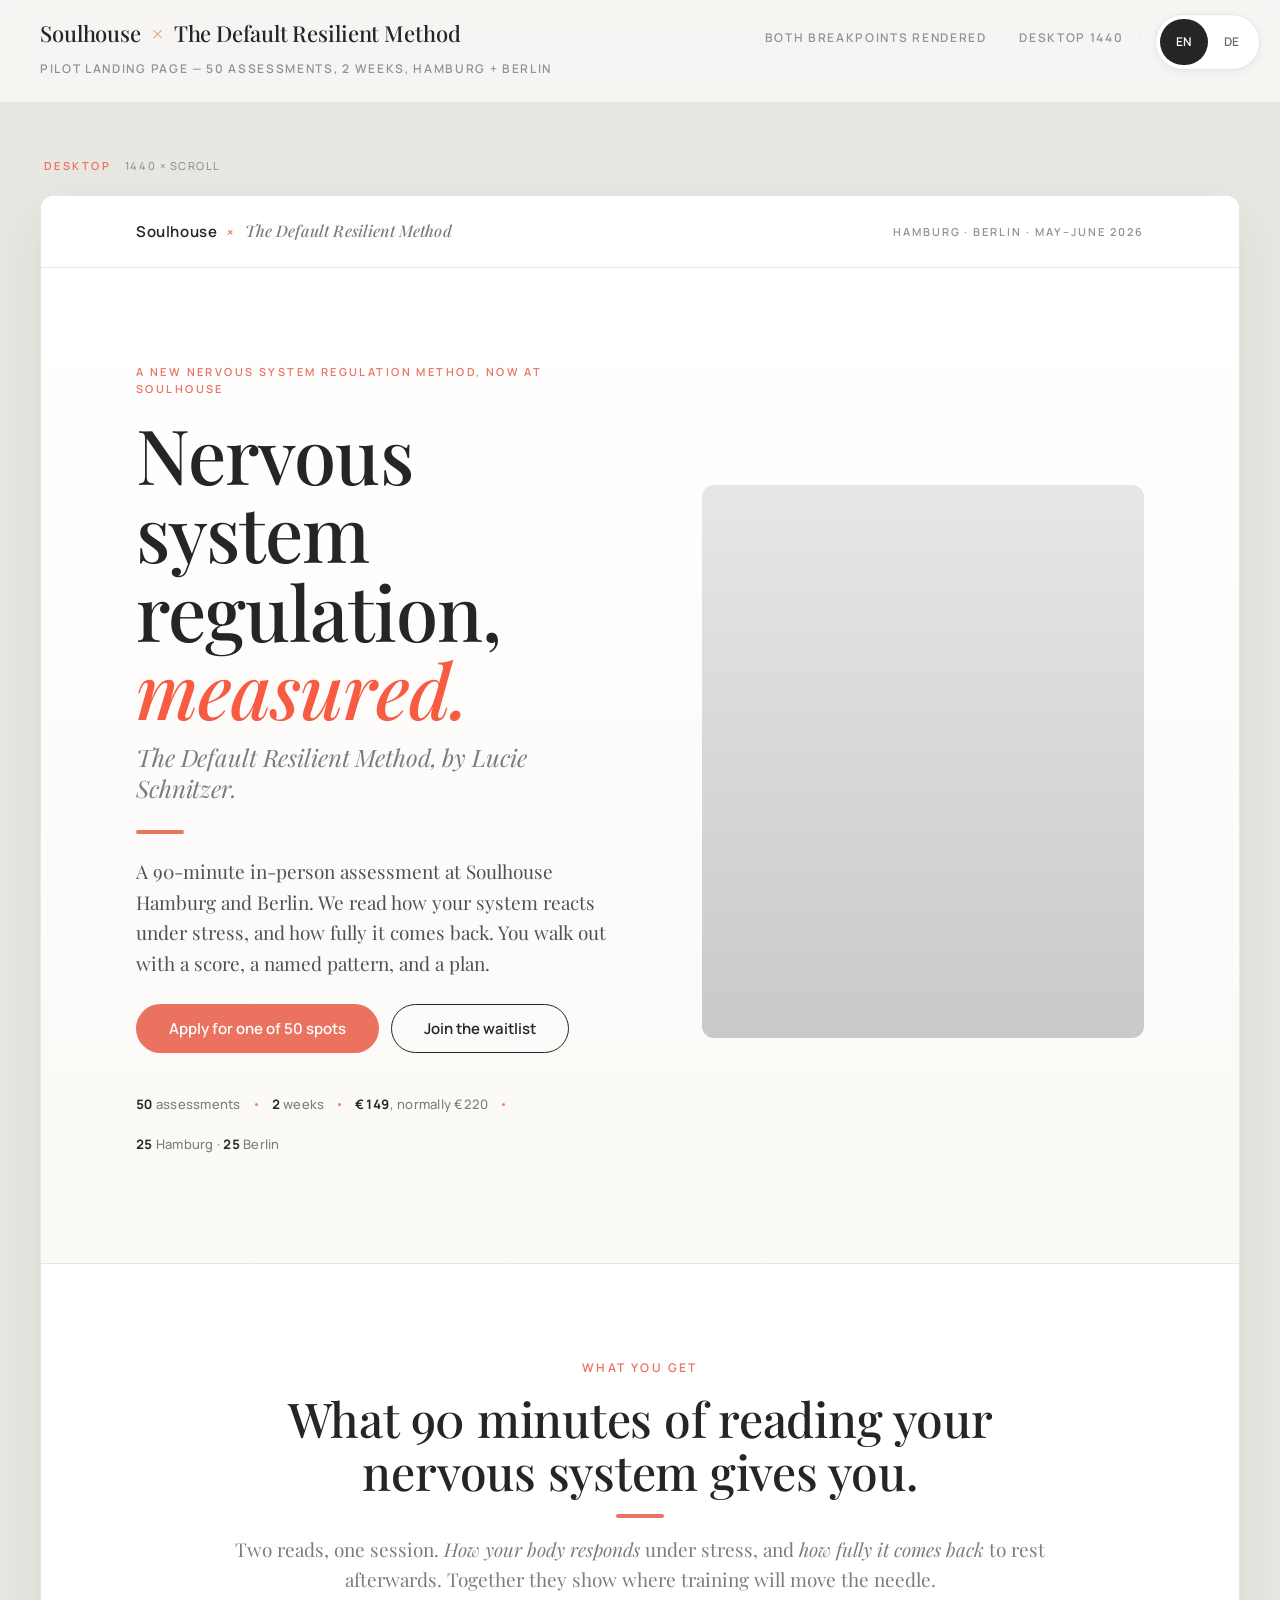
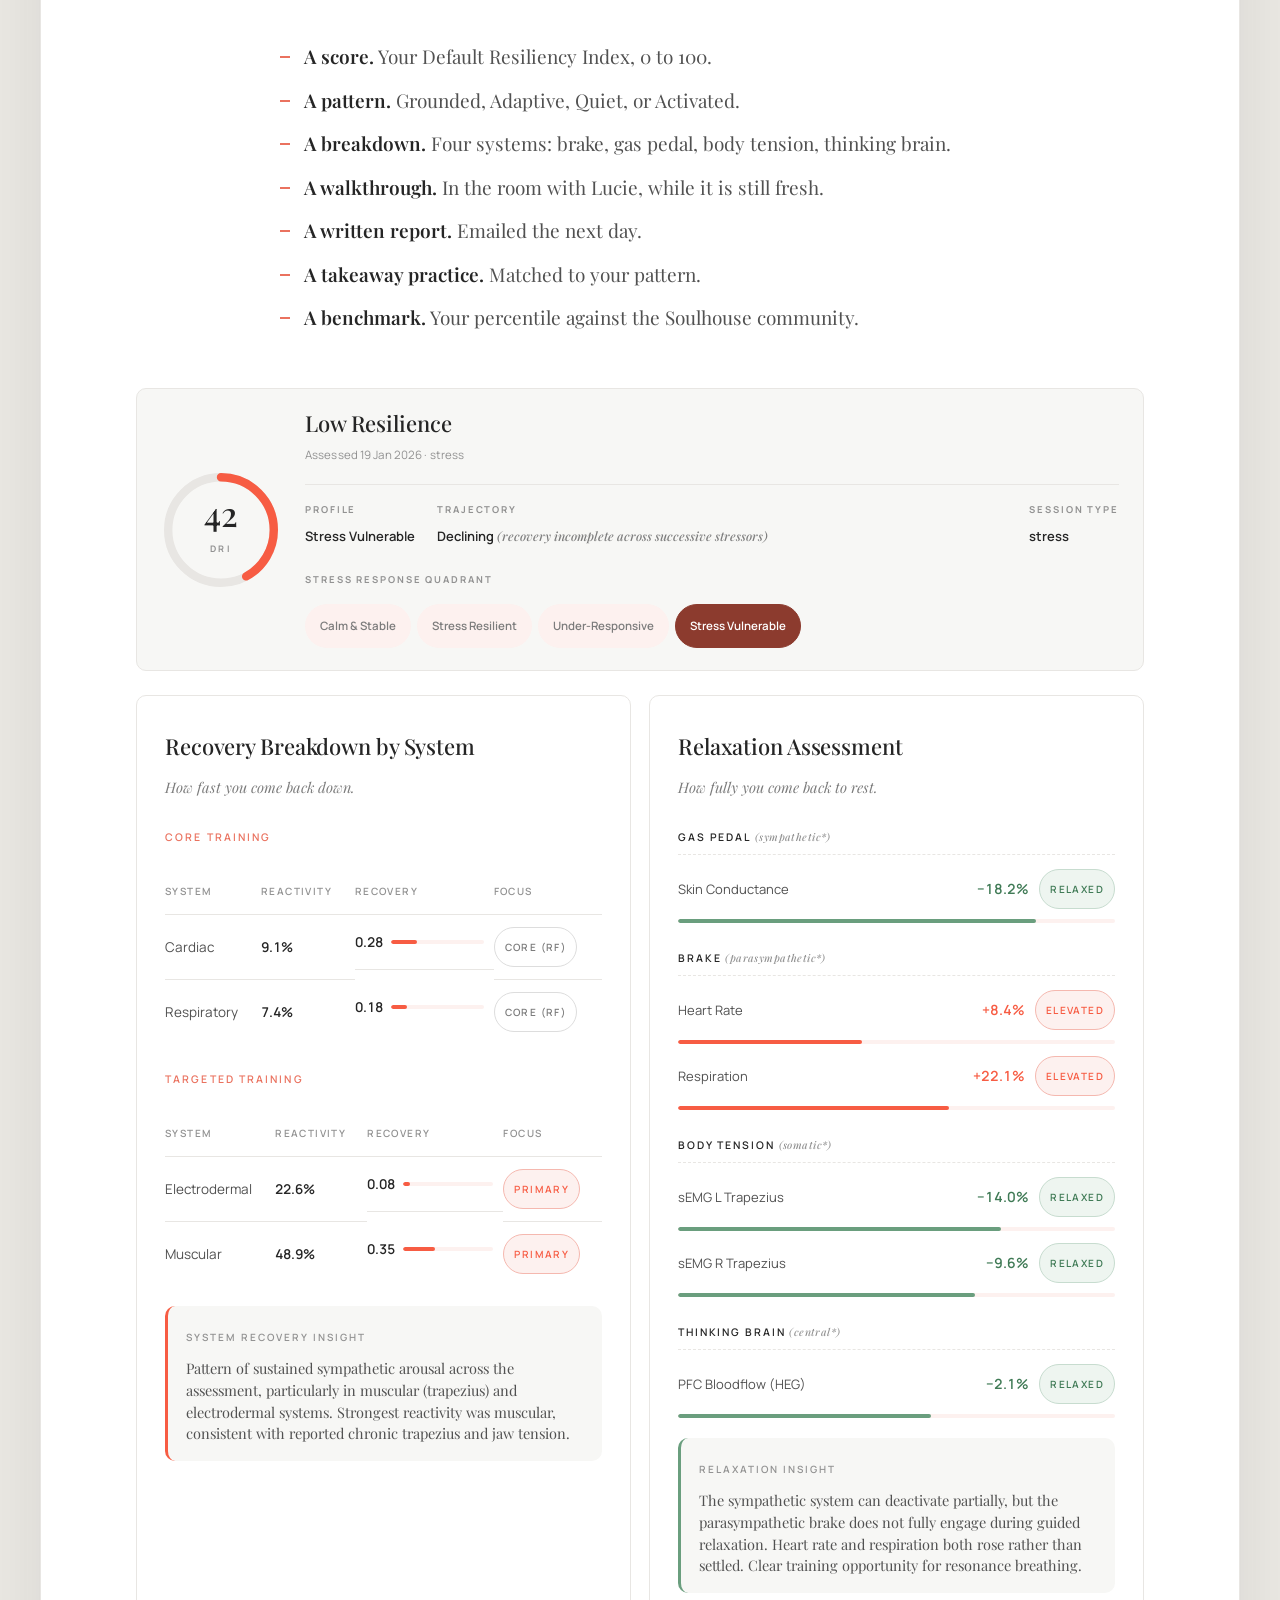
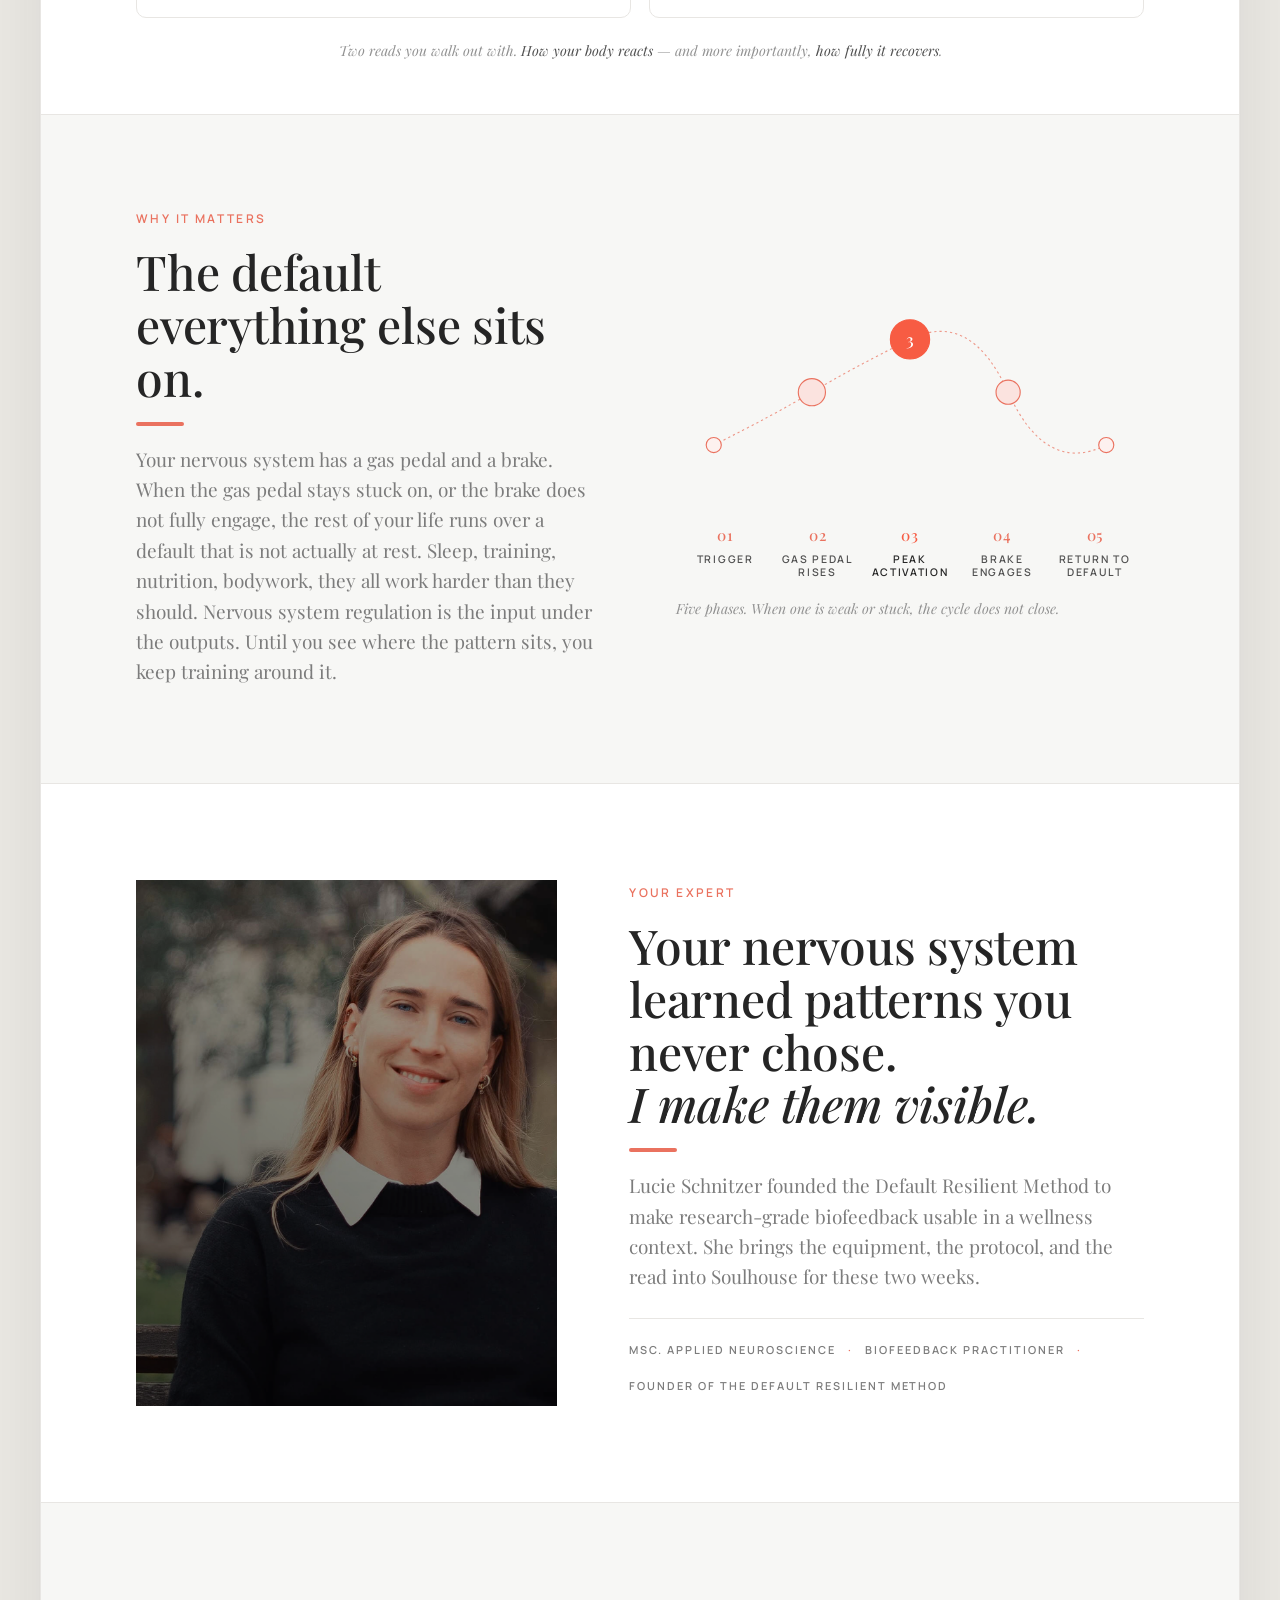
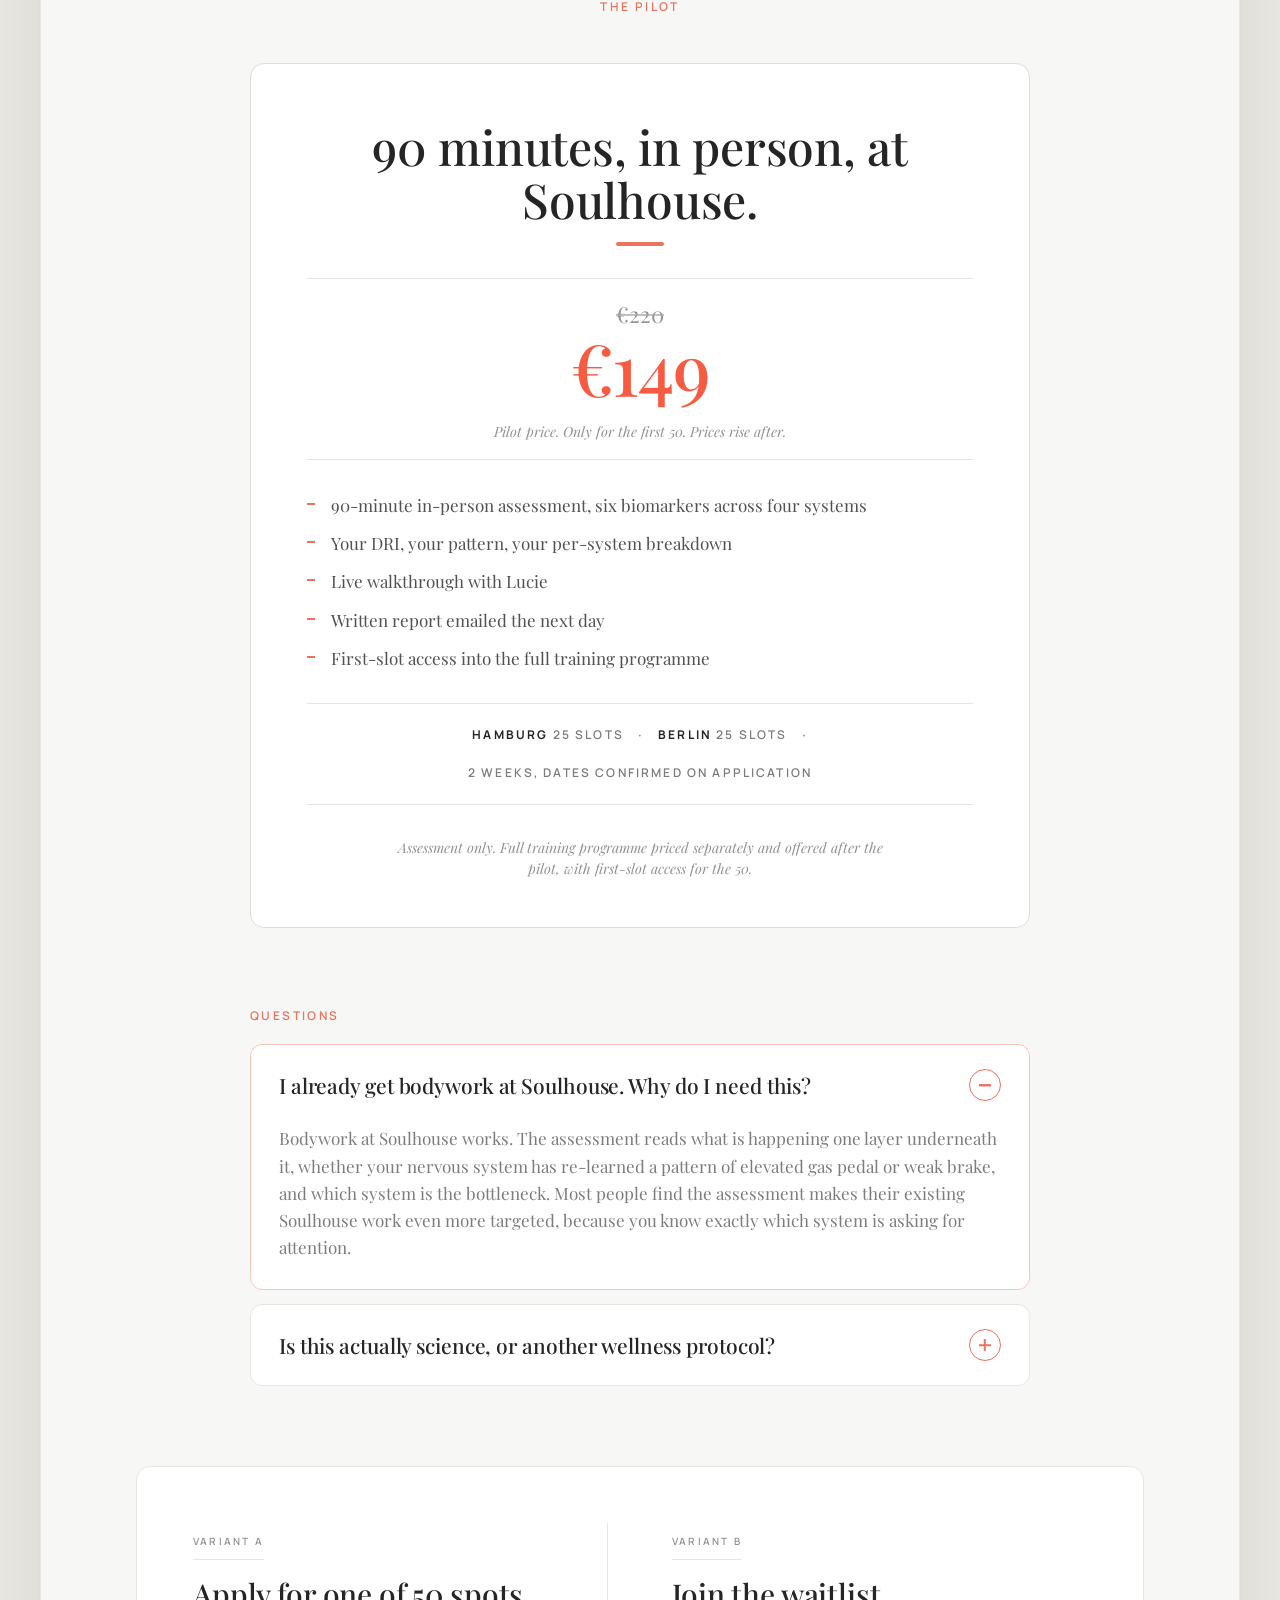
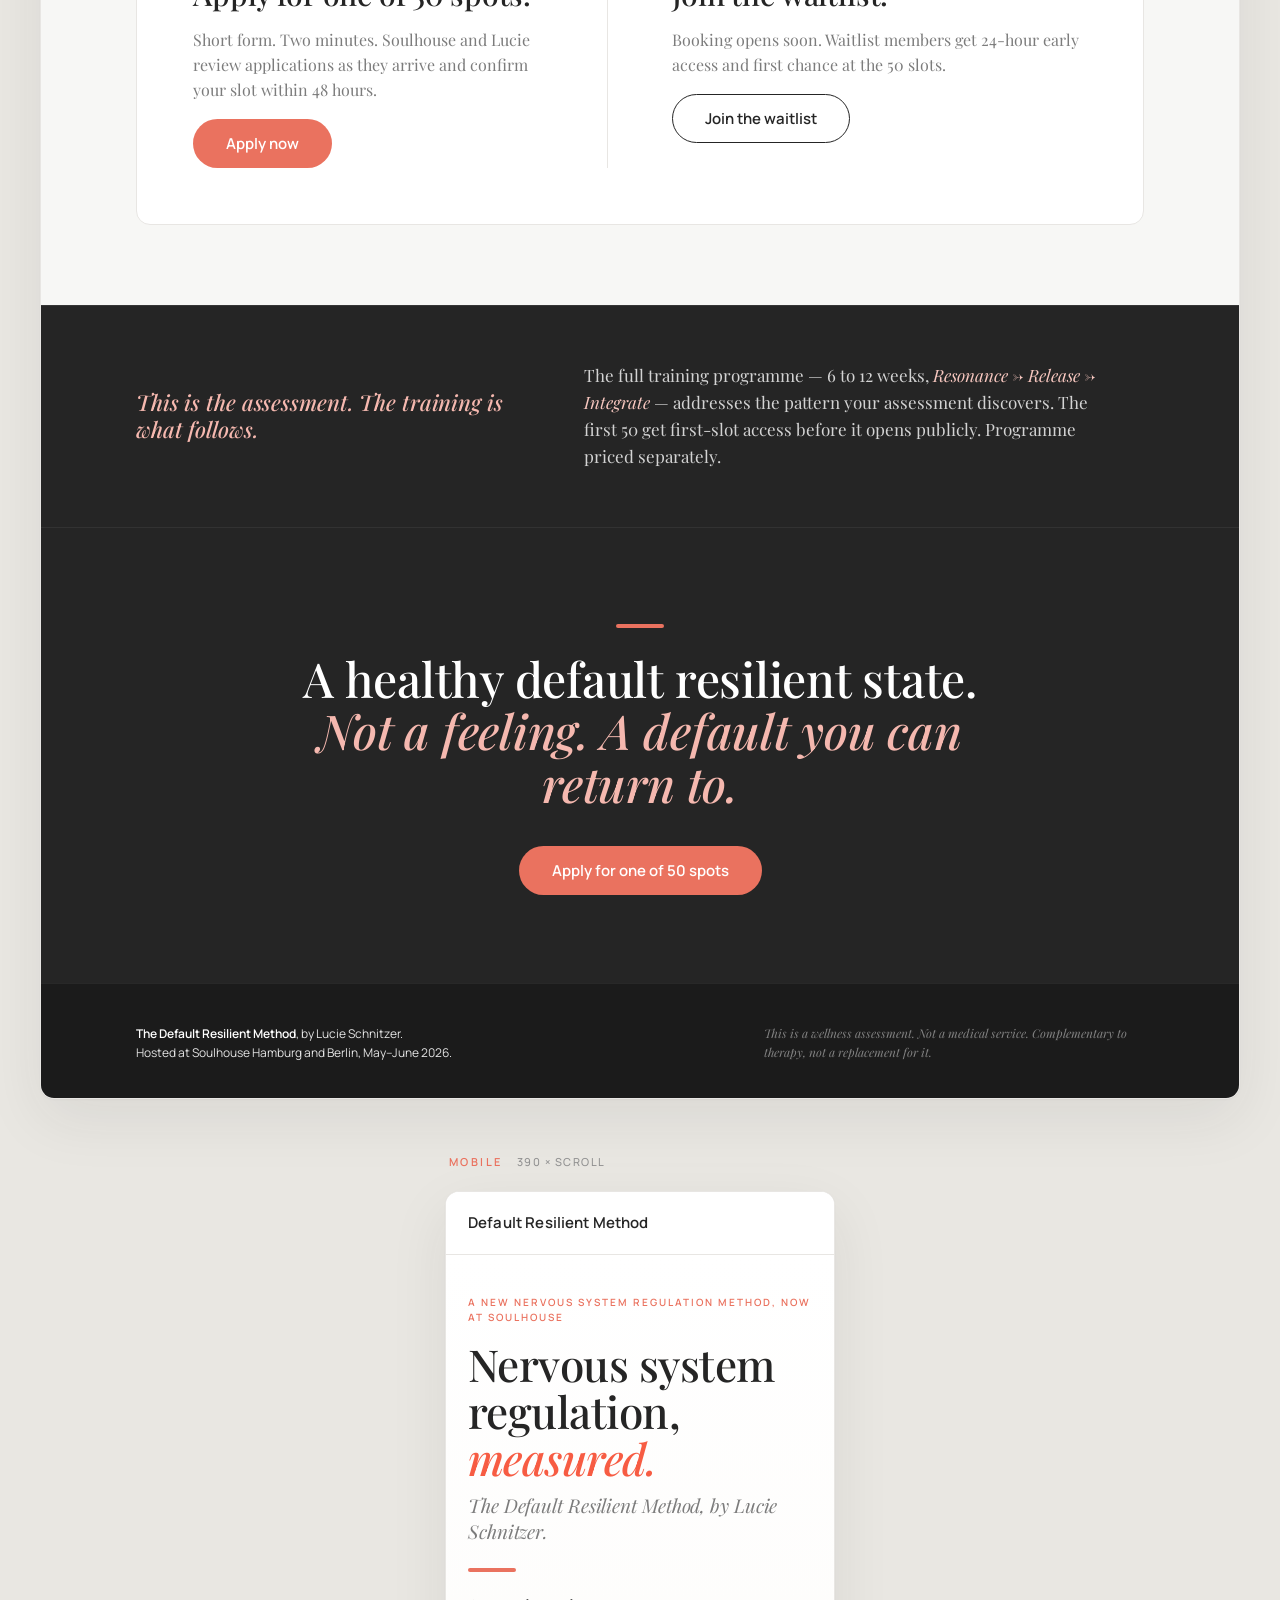
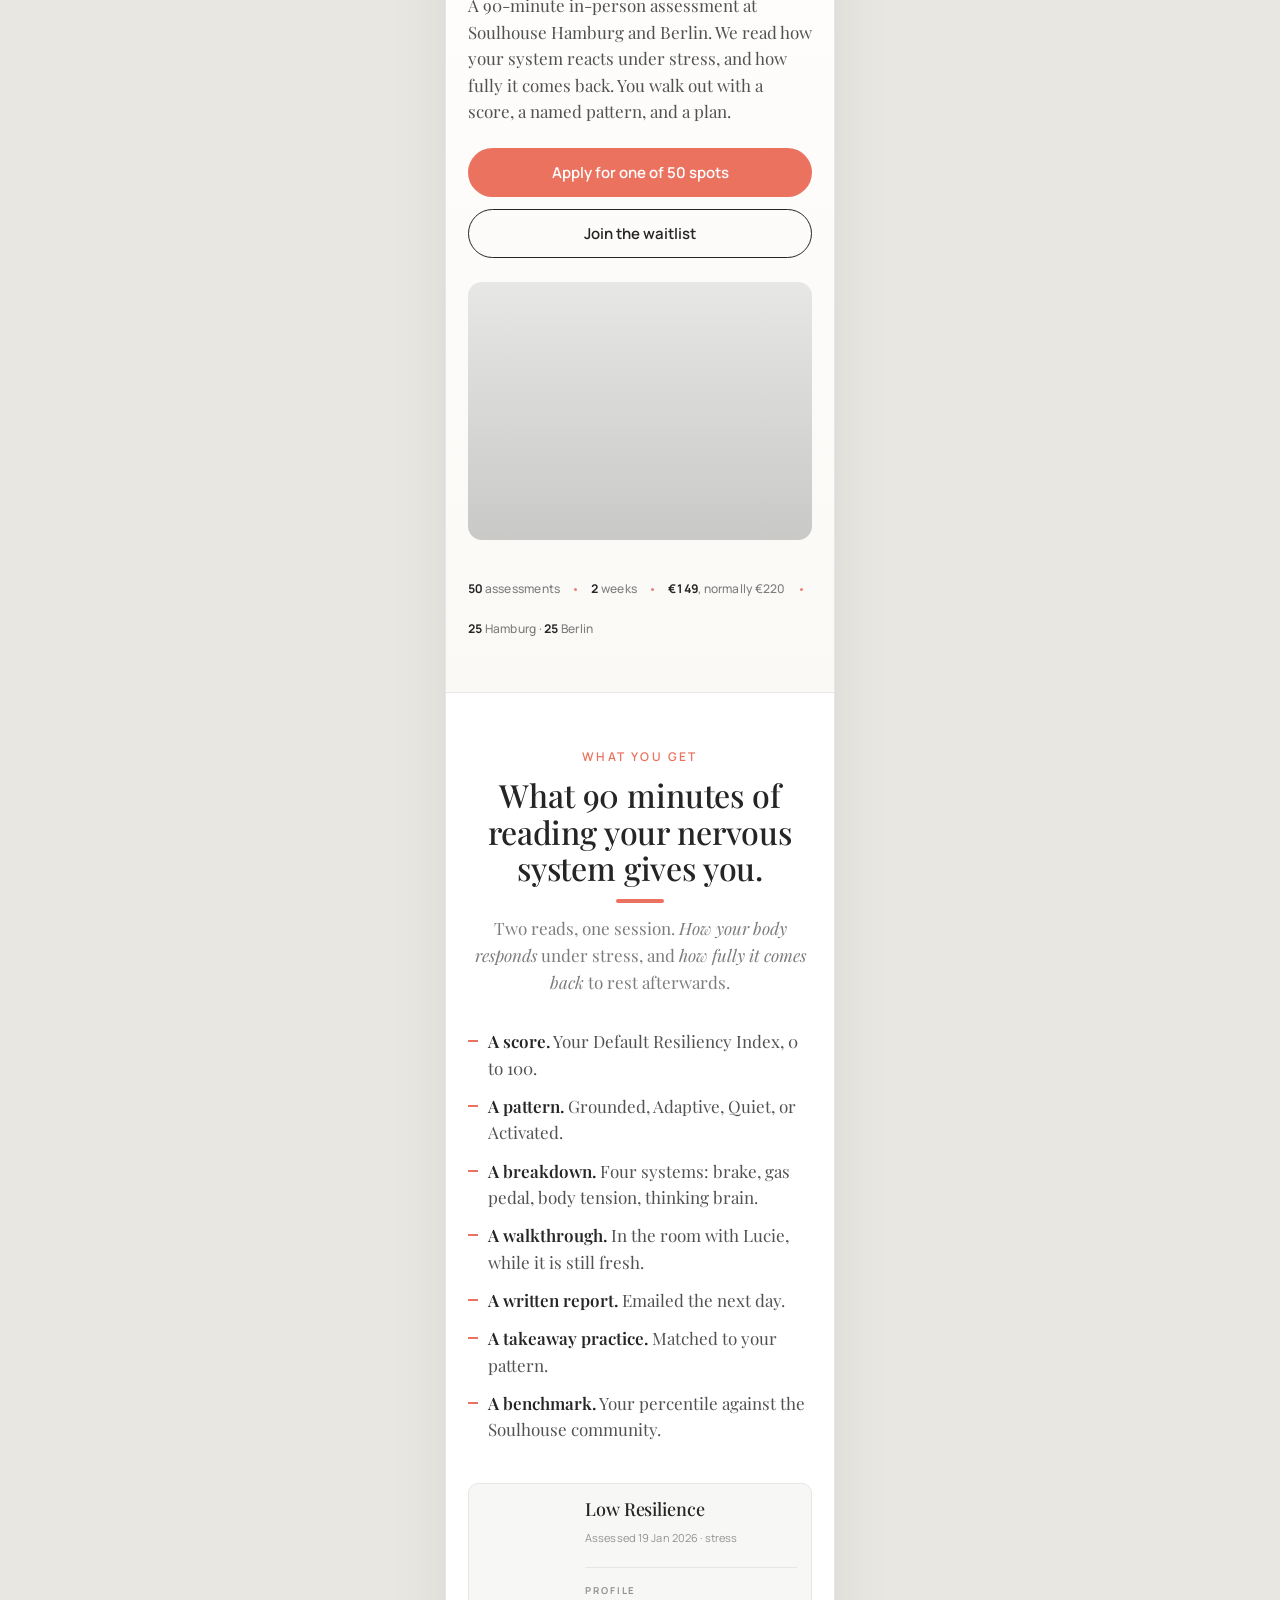
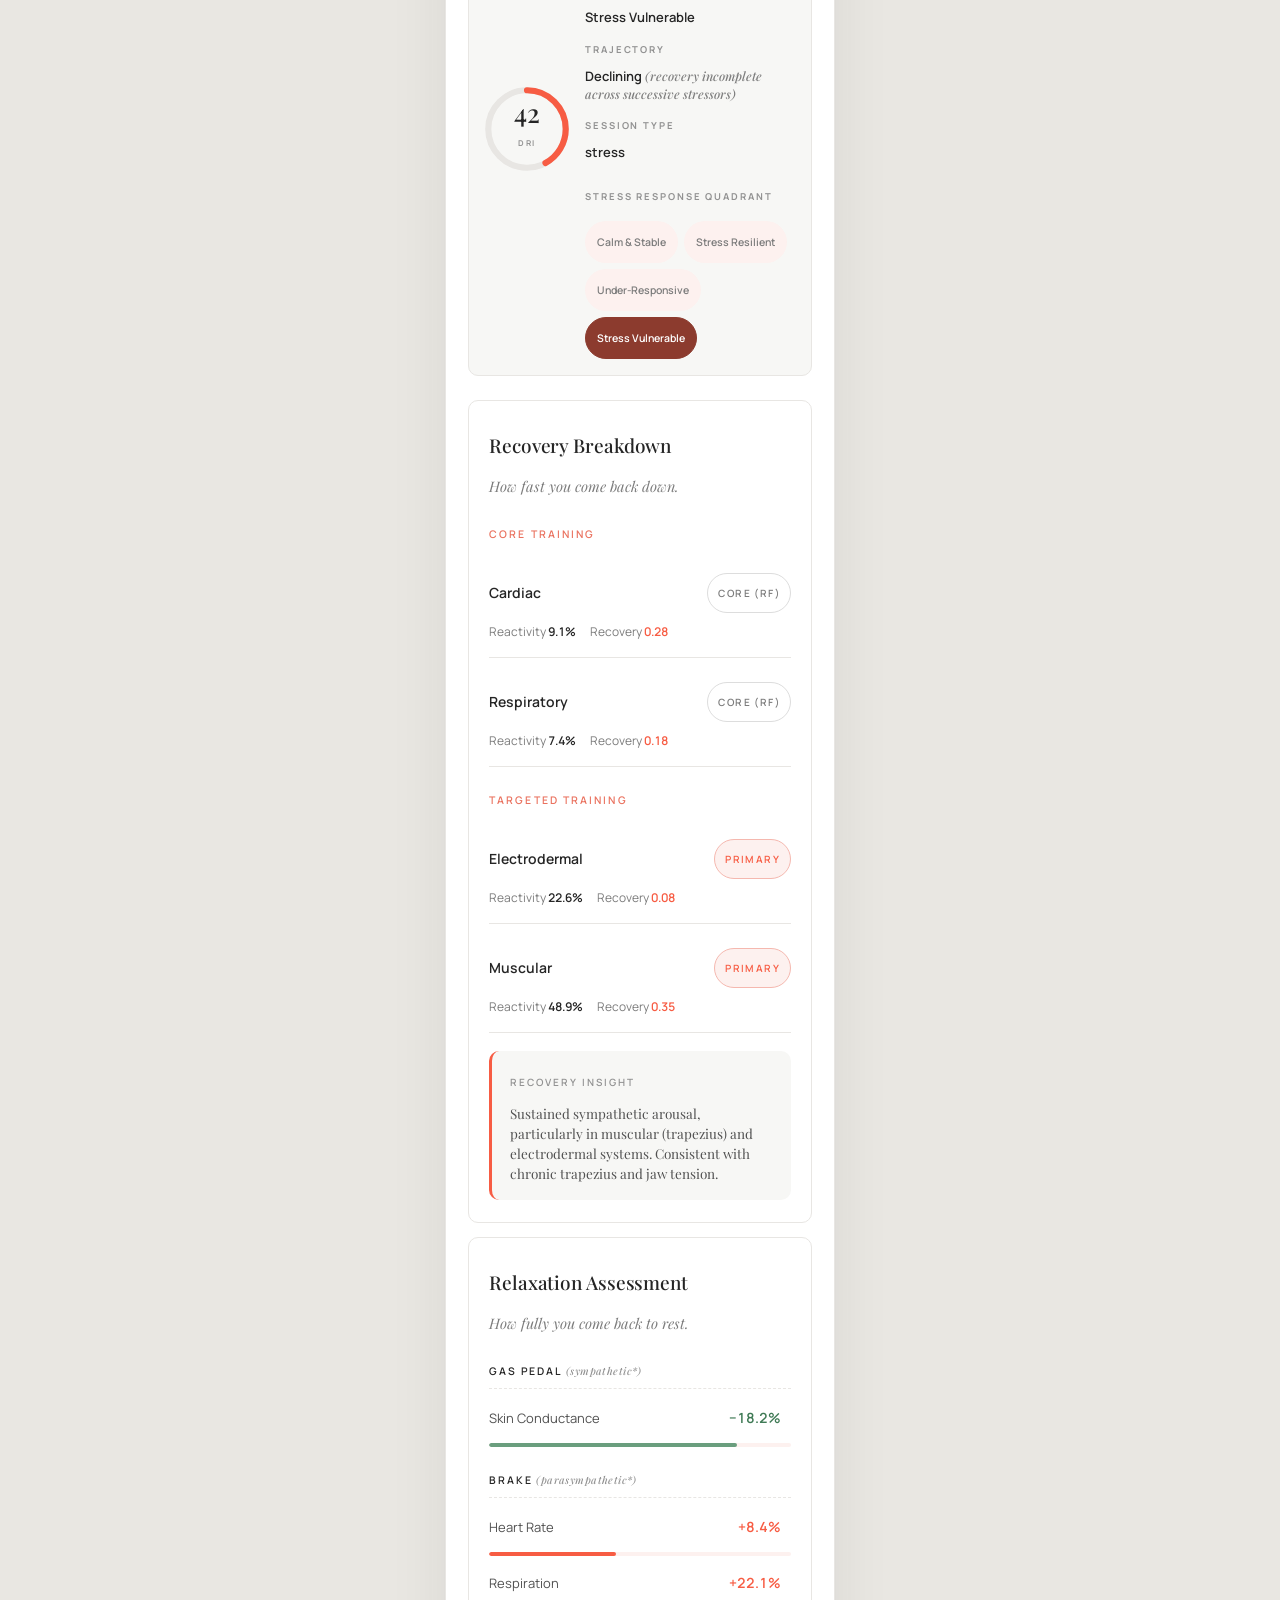
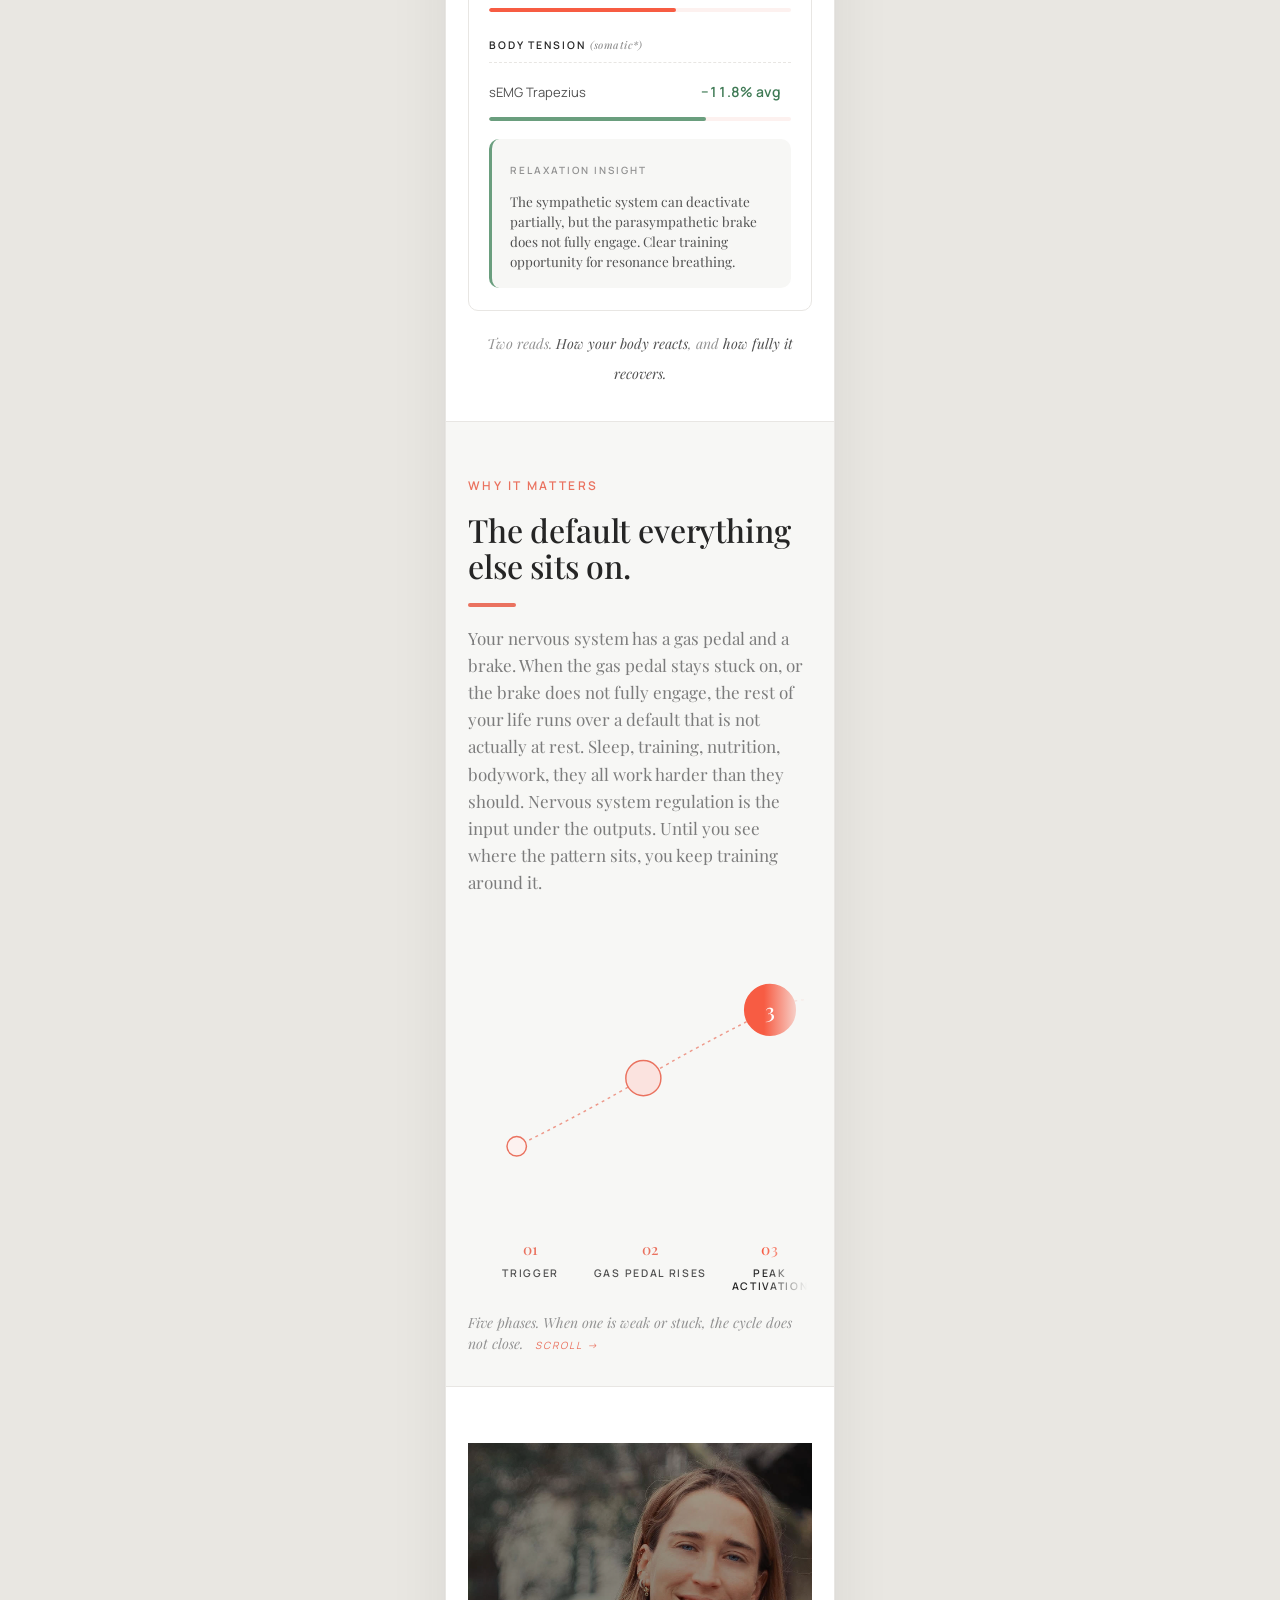
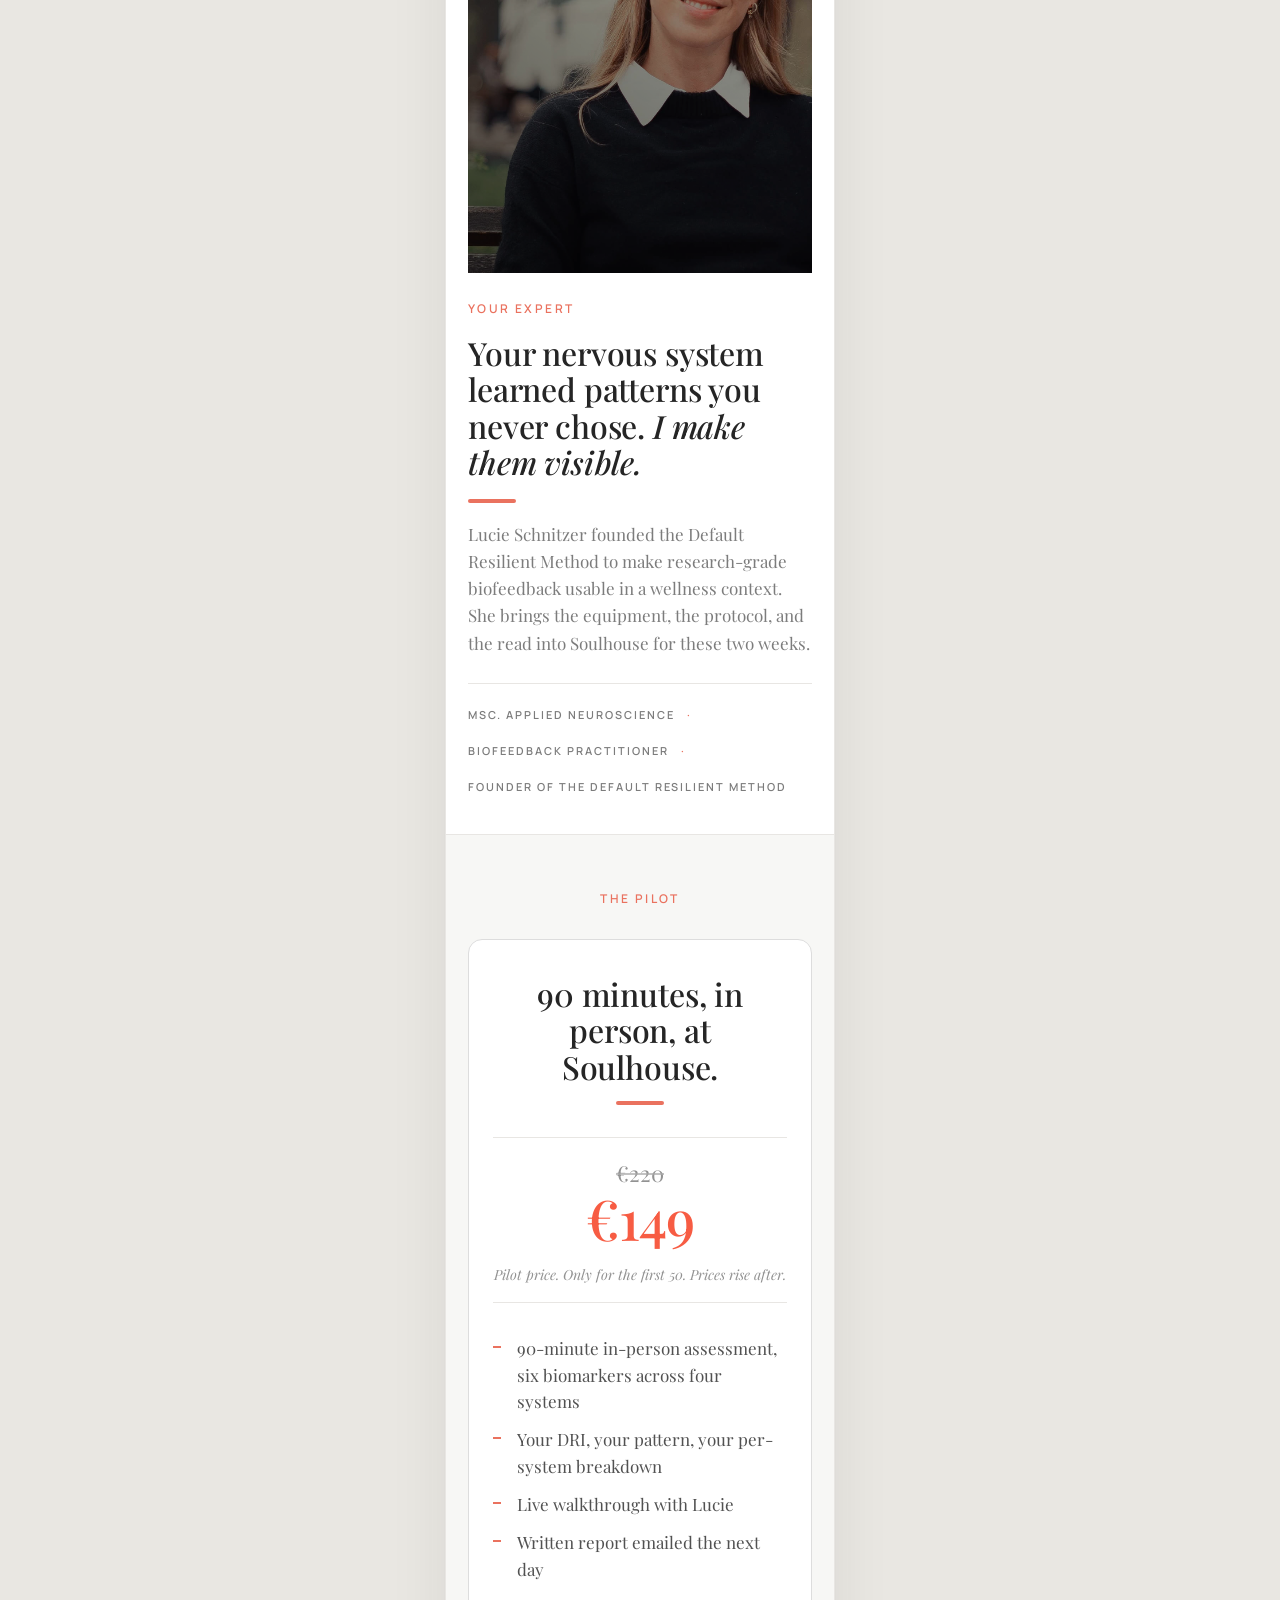
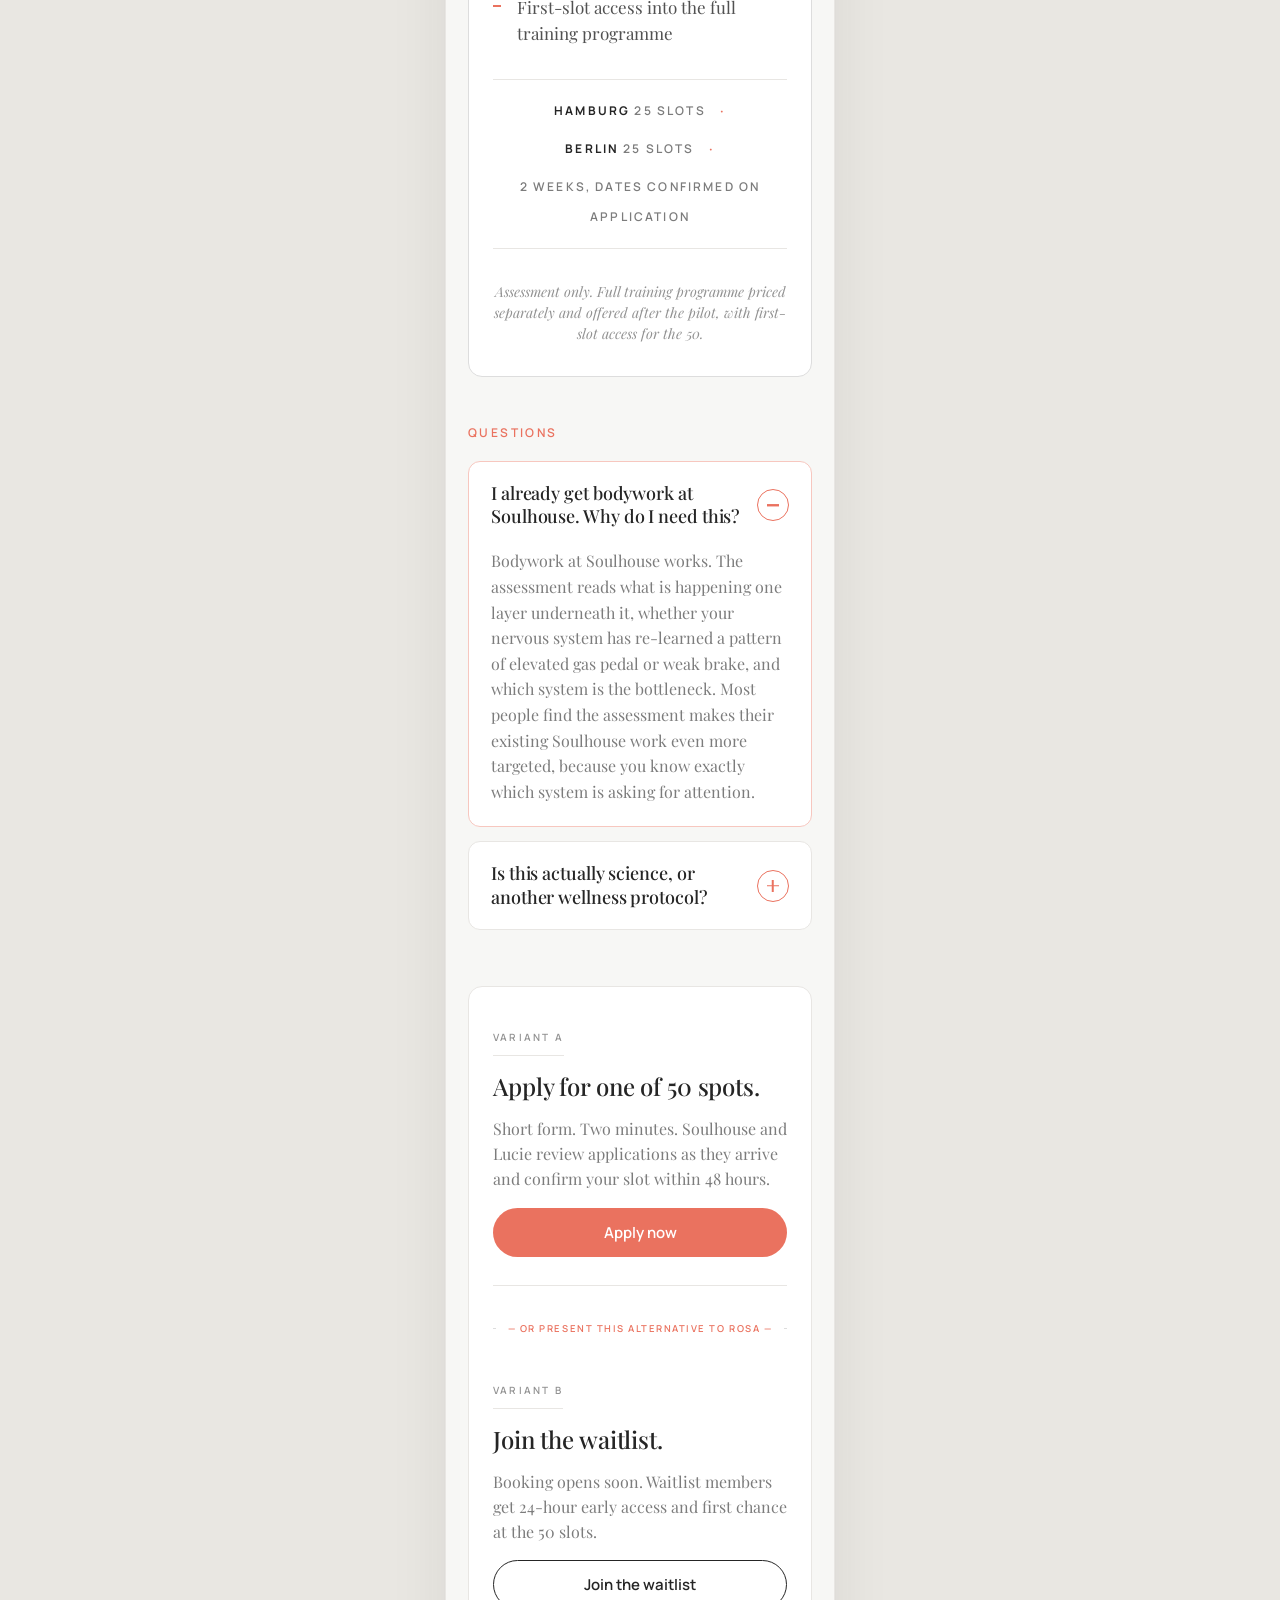
==== index.html @ 7f006f0c "Initial commit: Soulhouse pilot landing page (EN + DE) Static site exported from Claude Design. EN a" ====
<!DOCTYPE html>
<html lang="en">
<head>
<meta charset="UTF-8" />
<meta name="viewport" content="width=device-width, initial-scale=1.0" />
<title>Soulhouse × Default Resilient Method — Pilot</title>
<link rel="stylesheet" href="assets/colors_and_type.css" />
<link rel="stylesheet" href="assets/_base.css" />
<link rel="stylesheet" href="sh.css" />
<link rel="stylesheet" href="sh-additions.css" />
</head>
<body class="reviewer">
<div style="position:fixed;top:14px;right:20px;z-index:100;background:#fff;border:1px solid #E8E6E3;border-radius:53px;padding:4px;display:inline-flex;font-family:'Manrope',sans-serif;font-size:12px;font-weight:600;letter-spacing:0.02em;box-shadow:0 2px 8px rgba(0,0,0,0.06)">
<a href="./" style="padding:8px 16px;border-radius:53px;background:#252525;color:#fff;text-decoration:none">EN</a>
<a href="./de.html" style="padding:8px 16px;border-radius:53px;color:#6B6B6B;text-decoration:none">DE</a>
</div>

<!-- Reviewer chrome — just a scaffold so Rosa can see both views at once. Not part of the page. -->
  <header class="rv-top">
    <div class="rv-top-inner">
      <div class="rv-title">
        <div class="rv-mark">Soulhouse<span> × </span>The Default Resilient Method</div>
        <div class="rv-sub">Pilot landing page — 50 assessments, 2 weeks, Hamburg + Berlin</div>
      </div>
      <div class="rv-legend">
        <span>Both breakpoints rendered</span>
        <span class="rv-dot">·</span>
        <span>Desktop 1440</span>
        <span class="rv-dot">·</span>
        <span>Mobile 390</span>
      </div>
    </div>
  </header>

  <!-- "What you get" tweak strip — three visual versions -->
  <div class="rv-tweakbar" style="display:none">
    <div class="rv-tweakbar-inner">
      <span class="rv-tweakbar-label">What you get — visual</span>
      <div class="rv-tweakbar-opts" role="tablist" aria-label="What you get versions">
        <button class="rv-tab is-active" data-whatyouget="v1">V1 · Two cards: Recovery + Relaxation</button>
        <button class="rv-tab" data-whatyouget="v2">V2 · Quadrant map</button>
        <button class="rv-tab" data-whatyouget="v3">V3 · Recovery trajectory table</button>
      </div>
    </div>
  </div>

  <div class="rv-stage">

    <!-- ================= DESKTOP FRAME ================= -->
    <section class="rv-frame rv-frame--desktop">
      <div class="rv-frame-label">
        <span class="rv-frame-label-kind">Desktop</span>
        <span class="rv-frame-label-size">1440 × scroll</span>
      </div>
      <div class="rv-frame-body rv-frame-body--desktop">
        <div class="sh sh--desktop">

          <div class="sh-topbar">
            <div class="sh-topbar-inner">
              <div class="sh-cobrand">
                <span class="sh-cobrand-soul">Soulhouse</span>
                <span class="sh-cobrand-x">×</span>
                <span class="sh-cobrand-drm">The Default Resilient Method</span>
              </div>
              <div class="sh-topbar-meta">Hamburg · Berlin · May–June 2026</div>
            </div>
          </div>

          <!-- ==================== HERO ==================== -->
          <section class="sh-hero">
            <div class="sh-hero-inner">
              <div class="sh-hero-copy">
                <div class="sh-anchor">A new nervous system regulation method, now at Soulhouse</div>
                <h1 class="sh-h1">Nervous system regulation,<br/><em>measured.</em></h1>
                <div class="sh-brandline">The Default Resilient Method, by Lucie Schnitzer.</div>
                <span class="dr-rule sh-rule"></span>
                <p class="sh-sub">A 90-minute in-person assessment at Soulhouse Hamburg and Berlin. We read how your system reacts under stress, and how fully it comes back. You walk out with a score, a named pattern, and a plan.</p>
                <div class="sh-cta-row">
                  <button class="dr-btn dr-btn-primary">Apply for one of 50 spots</button>
                  <button class="dr-btn dr-btn-secondary">Join the waitlist</button>
                </div>
                <div class="sh-framing-strip">
                  <span class="sh-framing-item"><b>50</b> assessments</span>
                  <span class="sh-framing-sep"></span>
                  <span class="sh-framing-item"><b>2</b> weeks</span>
                  <span class="sh-framing-sep"></span>
                  <span class="sh-framing-item"><b>€149</b>, normally €220</span>
                  <span class="sh-framing-sep"></span>
                  <span class="sh-framing-item"><b>25</b> Hamburg · <b>25</b> Berlin</span>
                </div>
              </div>
              <figure class="sh-hero-image">
                <video class="sh-hero-video" src="assets/hero-video.mp4" autoplay muted loop playsinline preload="auto"></video>
                <div class="sh-hero-video-tint"></div>
              </figure>
            </div>
          </section>

          <!-- ================ WHAT YOU GET ================ -->
          <section class="sh-walkout">
            <div class="sh-container">
              <div class="sh-sec-head sh-sec-head--center">
                <span class="dr-section-label">What you get</span>
                <h2 class="sh-h2">What 90 minutes of reading your nervous system gives you.</h2>
                <span class="dr-rule"></span>
                <p class="sh-body sh-walkout-lede">
                  Two reads, one session. <em>How your body responds</em> under stress, and <em>how fully it comes back</em> to rest afterwards. Together they show where training will move the needle.
                </p>
              </div>

              <ul class="sh-deliverables">
                <li><b>A score.</b> Your Default Resiliency Index, 0 to 100.</li>
                <li><b>A pattern.</b> Grounded, Adaptive, Quiet, or Activated.</li>
                <li><b>A breakdown.</b> Four systems: brake, gas pedal, body tension, thinking brain.</li>
                <li><b>A walkthrough.</b> In the room with Lucie, while it is still fresh.</li>
                <li><b>A written report.</b> Emailed the next day.</li>
                <li><b>A takeaway practice.</b> Matched to your pattern.</li>
                <li><b>A benchmark.</b> Your percentile against the Soulhouse community.</li>
              </ul>

              <!-- =========== VERSION 1 — RECOVERY + RELAXATION CARDS =========== -->
              <div class="sh-whatyouget sh-whatyouget--v1 is-active">
                <!-- DRI summary strip — lifted from PatternSense dashboard -->
                <div class="sh-dristrip">
                  <div class="sh-dristrip-ring" aria-hidden="true">
                    <svg viewBox="0 0 100 100" class="sh-dristrip-svg">
                      <circle cx="50" cy="50" r="44" fill="none" stroke="var(--border)" stroke-width="7"/>
                      <circle cx="50" cy="50" r="44" fill="none" stroke="var(--accent-strong)" stroke-width="7" stroke-linecap="round" stroke-dasharray="276.46" stroke-dashoffset="160.35" transform="rotate(-90 50 50)"/>
                    </svg>
                    <div class="sh-dristrip-ring-text">
                      <span class="sh-dristrip-ring-num">42</span>
                      <span class="sh-dristrip-ring-lbl">DRI</span>
                    </div>
                  </div>
                  <div class="sh-dristrip-body">
                    <div class="sh-dristrip-title">Low Resilience</div>
                    <div class="sh-dristrip-meta">Assessed 19 Jan 2026 · stress</div>
                    <div class="sh-dristrip-grid">
                      <div class="sh-dristrip-cell">
                        <div class="sh-dristrip-cell-lbl">Profile</div>
                        <div class="sh-dristrip-cell-val">Stress Vulnerable</div>
                      </div>
                      <div class="sh-dristrip-cell">
                        <div class="sh-dristrip-cell-lbl">Trajectory</div>
                        <div class="sh-dristrip-cell-val">Declining <span class="muted">(recovery incomplete across successive stressors)</span></div>
                      </div>
                      <div class="sh-dristrip-cell">
                        <div class="sh-dristrip-cell-lbl">Session type</div>
                        <div class="sh-dristrip-cell-val">stress</div>
                      </div>
                    </div>
                    <div class="sh-dristrip-quadrow">
                      <div class="sh-dristrip-cell-lbl">Stress response quadrant</div>
                      <div class="sh-dristrip-chips">
                        <span class="sh-dristrip-chip">Calm &amp; Stable</span>
                        <span class="sh-dristrip-chip">Stress Resilient</span>
                        <span class="sh-dristrip-chip">Under-Responsive</span>
                        <span class="sh-dristrip-chip is-active">Stress Vulnerable</span>
                      </div>
                    </div>
                  </div>
                </div>

                <div class="sh-wyg-grid">

                  <!-- Recovery Breakdown -->
                  <div class="sh-wyg-card">
                    <div class="sh-wyg-card-head">
                      <h3 class="sh-wyg-title">Recovery Breakdown by System</h3>
                      <span class="sh-wyg-kicker">How fast you come back down.</span>
                    </div>

                    <div class="sh-wyg-subhead">Core training</div>
                    <table class="sh-wyg-table">
                      <thead><tr><th>System</th><th>Reactivity</th><th>Recovery</th><th>Focus</th></tr></thead>
                      <tbody>
                        <tr>
                          <td>Cardiac</td>
                          <td class="num">9.1%</td>
                          <td class="num recov"><span>0.28</span><span class="bar"><span class="bar-fill" style="width:28%"></span></span></td>
                          <td><span class="sh-tag sh-tag--neutral">Core (RF)</span></td>
                        </tr>
                        <tr>
                          <td>Respiratory</td>
                          <td class="num">7.4%</td>
                          <td class="num recov"><span>0.18</span><span class="bar"><span class="bar-fill" style="width:18%"></span></span></td>
                          <td><span class="sh-tag sh-tag--neutral">Core (RF)</span></td>
                        </tr>
                      </tbody>
                    </table>

                    <div class="sh-wyg-subhead">Targeted training</div>
                    <table class="sh-wyg-table">
                      <thead><tr><th>System</th><th>Reactivity</th><th>Recovery</th><th>Focus</th></tr></thead>
                      <tbody>
                        <tr>
                          <td>Electrodermal</td>
                          <td class="num">22.6%</td>
                          <td class="num recov"><span>0.08</span><span class="bar"><span class="bar-fill" style="width:8%"></span></span></td>
                          <td><span class="sh-tag sh-tag--primary">Primary</span></td>
                        </tr>
                        <tr>
                          <td>Muscular</td>
                          <td class="num">48.9%</td>
                          <td class="num recov"><span>0.35</span><span class="bar"><span class="bar-fill" style="width:35%"></span></span></td>
                          <td><span class="sh-tag sh-tag--primary">Primary</span></td>
                        </tr>
                      </tbody>
                    </table>

                    <div class="sh-insight sh-insight--warn">
                      <span class="sh-insight-label">System recovery insight</span>
                      <p>Pattern of sustained sympathetic arousal across the assessment, particularly in muscular (trapezius) and electrodermal systems. Strongest reactivity was muscular, consistent with reported chronic trapezius and jaw tension.</p>
                    </div>
                  </div>

                  <!-- Relaxation Assessment -->
                  <div class="sh-wyg-card">
                    <div class="sh-wyg-card-head">
                      <h3 class="sh-wyg-title">Relaxation Assessment</h3>
                      <span class="sh-wyg-kicker">How fully you come back to rest.</span>
                    </div>

                    <div class="sh-relax-group">
                      <div class="sh-relax-label">Gas pedal <span class="muted">(sympathetic*)</span></div>
                      <div class="sh-relax-row">
                        <div class="sh-relax-metric">Skin Conductance</div>
                        <div class="sh-relax-val sh-relax-val--good">−18.2%</div>
                        <span class="sh-tag sh-tag--good">Relaxed</span>
                      </div>
                      <div class="sh-relax-bar"><span class="sh-relax-bar-fill good" style="width:82%"></span></div>
                    </div>

                    <div class="sh-relax-group">
                      <div class="sh-relax-label">Brake <span class="muted">(parasympathetic*)</span></div>
                      <div class="sh-relax-row">
                        <div class="sh-relax-metric">Heart Rate</div>
                        <div class="sh-relax-val sh-relax-val--warn">+8.4%</div>
                        <span class="sh-tag sh-tag--warn">Elevated</span>
                      </div>
                      <div class="sh-relax-bar"><span class="sh-relax-bar-fill warn" style="width:42%"></span></div>

                      <div class="sh-relax-row">
                        <div class="sh-relax-metric">Respiration</div>
                        <div class="sh-relax-val sh-relax-val--warn">+22.1%</div>
                        <span class="sh-tag sh-tag--warn">Elevated</span>
                      </div>
                      <div class="sh-relax-bar"><span class="sh-relax-bar-fill warn" style="width:62%"></span></div>
                    </div>

                    <div class="sh-relax-group">
                      <div class="sh-relax-label">Body tension <span class="muted">(somatic*)</span></div>
                      <div class="sh-relax-row">
                        <div class="sh-relax-metric">sEMG L Trapezius</div>
                        <div class="sh-relax-val sh-relax-val--good">−14.0%</div>
                        <span class="sh-tag sh-tag--good">Relaxed</span>
                      </div>
                      <div class="sh-relax-bar"><span class="sh-relax-bar-fill good" style="width:74%"></span></div>

                      <div class="sh-relax-row">
                        <div class="sh-relax-metric">sEMG R Trapezius</div>
                        <div class="sh-relax-val sh-relax-val--good">−9.6%</div>
                        <span class="sh-tag sh-tag--good">Relaxed</span>
                      </div>
                      <div class="sh-relax-bar"><span class="sh-relax-bar-fill good" style="width:68%"></span></div>
                    </div>

                    <div class="sh-relax-group">
                      <div class="sh-relax-label">Thinking brain <span class="muted">(central*)</span></div>
                      <div class="sh-relax-row">
                        <div class="sh-relax-metric">PFC Bloodflow (HEG)</div>
                        <div class="sh-relax-val sh-relax-val--good">−2.1%</div>
                        <span class="sh-tag sh-tag--good">Relaxed</span>
                      </div>
                      <div class="sh-relax-bar"><span class="sh-relax-bar-fill good" style="width:58%"></span></div>
                    </div>

                    <div class="sh-insight sh-insight--good">
                      <span class="sh-insight-label">Relaxation insight</span>
                      <p>The sympathetic system can deactivate partially, but the parasympathetic brake does not fully engage during guided relaxation. Heart rate and respiration both rose rather than settled. Clear training opportunity for resonance breathing.</p>
                    </div>
                  </div>
                </div>

                <div class="sh-wyg-caption">
                  Two reads you walk out with. <em>How your body reacts</em> — and more importantly, <em>how fully it recovers</em>.
                </div>
              </div>

              <!-- =========== VERSION 2 — QUADRANT MAP =========== -->
              <div class="sh-whatyouget sh-whatyouget--v2">
                <div class="sh-quadrant">
                  <div class="sh-quadrant-head">
                    <h3 class="sh-wyg-title">Your Stress-Recovery Quadrant</h3>
                    <p class="sh-wyg-kicker">Two axes. One position. One named pattern. Four maps for training.</p>
                  </div>

                  <div class="sh-quadrant-frame">
                    <!-- Y axis label -->
                    <div class="sh-quad-axis sh-quad-axis--y"><span>Recovery · high</span><span>Recovery · low</span></div>

                    <div class="sh-quad-grid">
                      <div class="sh-quad-cell sh-quad-q1">
                        <span class="sh-quad-name">Grounded</span>
                        <span class="sh-quad-desc">Low reactivity, fast recovery.</span>
                      </div>
                      <div class="sh-quad-cell sh-quad-q2 is-you">
                        <span class="sh-quad-badge">You</span>
                        <span class="sh-quad-name">Adaptive</span>
                        <span class="sh-quad-desc">High reactivity, but the brake engages.</span>
                      </div>
                      <div class="sh-quad-cell sh-quad-q3">
                        <span class="sh-quad-name">Quiet</span>
                        <span class="sh-quad-desc">Low reactivity, slow return.</span>
                      </div>
                      <div class="sh-quad-cell sh-quad-q4">
                        <span class="sh-quad-name">Activated</span>
                        <span class="sh-quad-desc">High reactivity, slow return.</span>
                      </div>
                      <!-- crosshair -->
                      <div class="sh-quad-cross" aria-hidden="true"></div>
                      <!-- your dot position (upper right: Adaptive) -->
                      <div class="sh-quad-dot" aria-hidden="true"></div>
                    </div>

                    <!-- X axis label -->
                    <div class="sh-quad-axis sh-quad-axis--x"><span>Reactivity · low</span><span>Reactivity · high</span></div>
                  </div>

                  <div class="sh-quad-legend">
                    <div class="sh-quad-legend-item">
                      <span class="sh-quad-legend-dot"></span>
                      <div>
                        <b>Your position: Adaptive.</b>
                        <span>Your system responds strongly, and your brake engages when it should. Training focus is tuning response size, not teaching recovery.</span>
                      </div>
                    </div>
                  </div>
                </div>
              </div>

              <!-- =========== VERSION 3 — TRAJECTORY TABLE =========== -->
              <div class="sh-whatyouget sh-whatyouget--v3">
                <div class="sh-wyg-card sh-wyg-card--full">
                  <div class="sh-wyg-card-head">
                    <h3 class="sh-wyg-title">Recovery Trajectory Across the Session</h3>
                    <p class="sh-wyg-kicker">Five stressors. Five recovery curves. The shape tells the story.</p>
                  </div>

                  <table class="sh-wyg-table sh-wyg-table--wide">
                    <thead>
                      <tr>
                        <th style="width:42px">#</th>
                        <th>Stressor</th>
                        <th>Type</th>
                        <th>Reactivity</th>
                        <th>Recovery</th>
                        <th>Trend</th>
                      </tr>
                    </thead>
                    <tbody>
                      <tr>
                        <td class="num">1</td>
                        <td>Stroop Color Word</td>
                        <td>Cognitive</td>
                        <td class="num">72.4%</td>
                        <td class="num recov"><span>0.15</span><span class="bar"><span class="bar-fill" style="width:15%"></span></span></td>
                        <td class="trend">—</td>
                      </tr>
                      <tr>
                        <td class="num">2</td>
                        <td>Mental Arithmetic</td>
                        <td>Cognitive</td>
                        <td class="num">38.2%</td>
                        <td class="num recov"><span>0.21</span><span class="bar"><span class="bar-fill" style="width:21%"></span></span></td>
                        <td class="trend trend--up">↑ Improving</td>
                      </tr>
                      <tr>
                        <td class="num">3</td>
                        <td>Rapid Decision Making</td>
                        <td>Social evaluative</td>
                        <td class="num">28.7%</td>
                        <td class="num recov"><span>0.12</span><span class="bar"><span class="bar-fill" style="width:12%"></span></span></td>
                        <td class="trend trend--down">↓ Declining</td>
                      </tr>
                      <tr>
                        <td class="num">4</td>
                        <td>Positive Memory</td>
                        <td>Emotional</td>
                        <td class="num">18.5%</td>
                        <td class="num recov"><span>0.30</span><span class="bar"><span class="bar-fill" style="width:30%"></span></span></td>
                        <td class="trend trend--up">↑ Improving</td>
                      </tr>
                      <tr>
                        <td class="num">5</td>
                        <td>Negative Memory</td>
                        <td>Emotional</td>
                        <td class="num">12.1%</td>
                        <td class="num recov"><span>0.18</span><span class="bar"><span class="bar-fill" style="width:18%"></span></span></td>
                        <td class="trend trend--down">↓ Declining</td>
                      </tr>
                    </tbody>
                  </table>

                  <div class="sh-insight sh-insight--warn">
                    <span class="sh-insight-label">Stressor-type insight</span>
                    <p>Reactivity builds across the session rather than attenuating. Cognitive and social-evaluative stressors produce progressively poorer recovery. Suggests depleted autonomic flexibility and anticipatory load.</p>
                  </div>
                </div>
              </div>
            </div>
          </section>

          <!-- ============ WHY IT MATTERS + DIAGRAM ============ -->
          <section class="sh-why">
            <div class="sh-container sh-why-inner">
              <div class="sh-why-copy">
                <span class="dr-section-label">Why it matters</span>
                <h2 class="sh-h2">The default everything else sits on.</h2>
                <span class="dr-rule"></span>
                <p class="sh-body">
                  Your nervous system has a gas pedal and a brake. When the gas pedal stays stuck on, or the brake does not fully engage, the rest of your life runs over a default that is not actually at rest. Sleep, training, nutrition, bodywork, they all work harder than they should. Nervous system regulation is the input under the outputs. Until you see where the pattern sits, you keep training around it.
                </p>
              </div>

              <figure class="sh-cycle">
                <svg viewBox="0 0 620 300" class="sh-cycle-svg" aria-hidden="true">
                  <path d="M 50 220 Q 130 180, 180 150 T 310 80 T 440 150 T 570 220"
                        fill="none" stroke="#EA725F" stroke-width="1.5" stroke-dasharray="3 4" opacity="0.7"/>
                  <circle cx="50"  cy="220" r="10" fill="#FDF1EF" stroke="#EA725F" stroke-width="1.5"/>
                  <circle cx="180" cy="150" r="18" fill="#FBE3DF" stroke="#EA725F" stroke-width="1.5"/>
                  <circle cx="310" cy="80"  r="26" fill="#F75C43" stroke="#F75C43" stroke-width="1.5"/>
                  <circle cx="440" cy="150" r="16" fill="#FBE3DF" stroke="#EA725F" stroke-width="1.5"/>
                  <circle cx="570" cy="220" r="10" fill="#FDF1EF" stroke="#EA725F" stroke-width="1.5"/>
                  <text x="310" y="80" text-anchor="middle" dominant-baseline="central"
                        font-family="Playfair Display" font-size="22" font-weight="500" fill="#fff">3</text>
                </svg>
                <div class="sh-cycle-labels">
                  <div class="sh-cycle-step"><div class="sh-cycle-n">01</div><div class="sh-cycle-t">Trigger</div></div>
                  <div class="sh-cycle-step"><div class="sh-cycle-n">02</div><div class="sh-cycle-t">Gas pedal rises</div></div>
                  <div class="sh-cycle-step sh-cycle-step--peak"><div class="sh-cycle-n">03</div><div class="sh-cycle-t">Peak activation</div></div>
                  <div class="sh-cycle-step"><div class="sh-cycle-n">04</div><div class="sh-cycle-t">Brake engages</div></div>
                  <div class="sh-cycle-step"><div class="sh-cycle-n">05</div><div class="sh-cycle-t">Return to default</div></div>
                </div>
                <figcaption class="sh-cycle-caption">Five phases. When one is weak or stuck, the cycle does not close.</figcaption>
              </figure>
            </div>
          </section>

          <!-- ================= YOUR EXPERT ================= -->
          <section class="sh-expert">
            <div class="sh-container sh-expert-inner">
              <figure class="sh-expert-portrait">
                <img src="assets/lucie-portrait.png" alt="Lucie Schnitzer" />
              </figure>
              <div class="sh-expert-copy">
                <span class="dr-section-label">Your expert</span>
                <h2 class="sh-h2">Your nervous system learned patterns you never chose.<br/><em>I make them visible.</em></h2>
                <span class="dr-rule"></span>
                <p class="sh-body">
                  Lucie Schnitzer founded the Default Resilient Method to make research-grade biofeedback usable in a wellness context. She brings the equipment, the protocol, and the read into Soulhouse for these two weeks.
                </p>
                <div class="sh-cred">
                  <span>MSc. Applied Neuroscience</span>
                  <span class="sh-cred-dot">·</span>
                  <span>Biofeedback Practitioner</span>
                  <span class="sh-cred-dot">·</span>
                  <span>Founder of the Default Resilient Method</span>
                </div>
              </div>
            </div>
          </section>

          <!-- =============== PILOT + FAQ + CLOSE =============== -->
          <section class="sh-pilot">
            <div class="sh-container">

              <div class="sh-sec-head sh-sec-head--center">
                <span class="dr-section-label">The pilot</span>
              </div>

              <div class="sh-panel">
                <div class="sh-panel-head">
                  <h2 class="sh-h2 sh-h2--center">90 minutes, in person, at Soulhouse.</h2>
                  <span class="dr-rule sh-rule--center"></span>
                </div>

                <div class="sh-price">
                  <div class="sh-price-was">€220</div>
                  <div class="sh-price-now">€149</div>
                  <div class="sh-price-note">Pilot price. Only for the first 50. Prices rise after.</div>
                </div>

                <ul class="sh-recap">
                  <li>90-minute in-person assessment, six biomarkers across four systems</li>
                  <li>Your DRI, your pattern, your per-system breakdown</li>
                  <li>Live walkthrough with Lucie</li>
                  <li>Written report emailed the next day</li>
                  <li>First-slot access into the full training programme</li>
                </ul>

                <div class="sh-locstrip">
                  <span><b>Hamburg</b> 25 slots</span>
                  <span class="sh-locstrip-dot">·</span>
                  <span><b>Berlin</b> 25 slots</span>
                  <span class="sh-locstrip-dot">·</span>
                  <span>2 weeks, dates confirmed on application</span>
                </div>

                <div class="sh-panel-footnote">
                  Assessment only. Full training programme priced separately and offered after the pilot, with first-slot access for the 50.
                </div>
              </div>

              <!-- FAQ -->
              <div class="sh-faq">
                <span class="dr-section-label">Questions</span>

                <details class="sh-faq-item" open>
                  <summary>
                    <span class="sh-faq-q">I already get bodywork at Soulhouse. Why do I need this?</span>
                    <span class="sh-faq-icon" aria-hidden="true"></span>
                  </summary>
                  <div class="sh-faq-a">
                    Bodywork at Soulhouse works. The assessment reads what is happening one layer underneath it, whether your nervous system has re-learned a pattern of elevated gas pedal or weak brake, and which system is the bottleneck. Most people find the assessment makes their existing Soulhouse work even more targeted, because you know exactly which system is asking for attention.
                  </div>
                </details>

                <details class="sh-faq-item">
                  <summary>
                    <span class="sh-faq-q">Is this actually science, or another wellness protocol?</span>
                    <span class="sh-faq-icon" aria-hidden="true"></span>
                  </summary>
                  <div class="sh-faq-a">
                    The method uses research-grade biofeedback equipment reading six biomarkers across four physiological systems: cardiac, respiratory, electrodermal, muscular, and prefrontal. The Default Resiliency Index is a composite score built from those readings. It is a wellness application of tools that sit on peer-reviewed physiological research. Complementary to therapy, not a replacement for it. Does not diagnose or treat any medical condition.
                  </div>
                </details>
              </div>

              <!-- Dual CTA -->
              <div class="sh-dualcta">
                <div class="sh-dualcta-col">
                  <span class="sh-dualcta-tag">Variant A</span>
                  <h3 class="sh-h3">Apply for one of 50 spots.</h3>
                  <p class="sh-body-sm">Short form. Two minutes. Soulhouse and Lucie review applications as they arrive and confirm your slot within 48 hours.</p>
                  <button class="dr-btn dr-btn-primary">Apply now</button>
                </div>

                

                <div class="sh-dualcta-col">
                  <span class="sh-dualcta-tag">Variant B</span>
                  <h3 class="sh-h3">Join the waitlist.</h3>
                  <p class="sh-body-sm">Booking opens soon. Waitlist members get 24-hour early access and first chance at the 50 slots.</p>
                  <button class="dr-btn dr-btn-secondary">Join the waitlist</button>
                </div>
              </div>
            </div>

            <!-- "This is the assessment. The training is what follows." — moved here, just before the close -->
            <div class="sh-followstrip">
              <div class="sh-container sh-followstrip-inner">
                <span class="dr-section-label sh-followstrip-label">This is the assessment. The training is what follows.</span>
                <p class="sh-followstrip-body">
                  The full training programme — 6 to 12 weeks, <em>Resonance → Release → Integrate</em> — addresses the pattern your assessment discovers. The first 50 get first-slot access before it opens publicly. Programme priced separately.
                </p>
              </div>
            </div>

            <!-- Closing band -->
            <div class="sh-close">
              <div class="sh-container sh-close-inner">
                <span class="dr-rule sh-rule--center"></span>
                <h2 class="sh-h2 sh-h2--close">A healthy default resilient state.<br/><em>Not a feeling. A default you can return to.</em></h2>
                <button class="dr-btn dr-btn-primary sh-close-btn">Apply for one of 50 spots</button>
              </div>
            </div>

            <!-- Footer -->
            <footer class="sh-foot">
              <div class="sh-container sh-foot-inner">
                <div class="sh-foot-brand">
                  <b>The Default Resilient Method</b>, by Lucie Schnitzer.<br/>
                  Hosted at Soulhouse Hamburg and Berlin, May–June 2026.
                </div>
                <div class="sh-foot-small">
                  This is a wellness assessment. Not a medical service. Complementary to therapy, not a replacement for it.
                </div>
              </div>
            </footer>
          </section>
        </div>
      </div>
    </section>


    <!-- ================= MOBILE FRAME ================= -->
    <section class="rv-frame rv-frame--mobile">
      <div class="rv-frame-label">
        <span class="rv-frame-label-kind">Mobile</span>
        <span class="rv-frame-label-size">390 × scroll</span>
      </div>
      <div class="rv-frame-body rv-frame-body--mobile">
        <div class="sh sh--mobile">

          <div class="sh-topbar">
            <div class="sh-topbar-inner">
              <div class="sh-cobrand sh-cobrand--mobile">
                <span class="sh-cobrand-drm sh-cobrand-drm--solo">Default Resilient Method</span>
              </div>
            </div>
          </div>

          <!-- HERO -->
          <section class="sh-hero">
            <div class="sh-hero-inner">
              <div class="sh-hero-copy">
                <div class="sh-anchor">A new nervous system regulation method, now at Soulhouse</div>
                <h1 class="sh-h1">Nervous system regulation, <em>measured.</em></h1>
                <div class="sh-brandline">The Default Resilient Method, by Lucie Schnitzer.</div>
                <span class="dr-rule sh-rule"></span>
                <p class="sh-sub">A 90-minute in-person assessment at Soulhouse Hamburg and Berlin. We read how your system reacts under stress, and how fully it comes back. You walk out with a score, a named pattern, and a plan.</p>
                <div class="sh-cta-row">
                  <button class="dr-btn dr-btn-primary">Apply for one of 50 spots</button>
                  <button class="dr-btn dr-btn-secondary">Join the waitlist</button>
                </div>
                <figure class="sh-hero-image">
                  <video class="sh-hero-video" src="assets/hero-video.mp4" autoplay muted loop playsinline preload="auto"></video>
                  <div class="sh-hero-video-tint"></div>
                </figure>
                <div class="sh-framing-strip">
                  <span class="sh-framing-item"><b>50</b> assessments</span>
                  <span class="sh-framing-sep"></span>
                  <span class="sh-framing-item"><b>2</b> weeks</span>
                  <span class="sh-framing-sep"></span>
                  <span class="sh-framing-item"><b>€149</b>, normally €220</span>
                  <span class="sh-framing-sep"></span>
                  <span class="sh-framing-item"><b>25</b> Hamburg · <b>25</b> Berlin</span>
                </div>
              </div>
            </div>
          </section>

          <!-- WHAT YOU GET -->
          <section class="sh-walkout">
            <div class="sh-container">
              <div class="sh-sec-head sh-sec-head--center">
                <span class="dr-section-label">What you get</span>
                <h2 class="sh-h2">What 90 minutes of reading your nervous system gives you.</h2>
                <span class="dr-rule"></span>
                <p class="sh-body sh-walkout-lede">
                  Two reads, one session. <em>How your body responds</em> under stress, and <em>how fully it comes back</em> to rest afterwards.
                </p>
              </div>

              <ul class="sh-deliverables">
                <li><b>A score.</b> Your Default Resiliency Index, 0 to 100.</li>
                <li><b>A pattern.</b> Grounded, Adaptive, Quiet, or Activated.</li>
                <li><b>A breakdown.</b> Four systems: brake, gas pedal, body tension, thinking brain.</li>
                <li><b>A walkthrough.</b> In the room with Lucie, while it is still fresh.</li>
                <li><b>A written report.</b> Emailed the next day.</li>
                <li><b>A takeaway practice.</b> Matched to your pattern.</li>
                <li><b>A benchmark.</b> Your percentile against the Soulhouse community.</li>
              </ul>

              <!-- V1 on mobile -->
              <div class="sh-whatyouget sh-whatyouget--v1 is-active">
                <!-- DRI summary strip — lifted from PatternSense dashboard -->
                <div class="sh-dristrip">
                  <div class="sh-dristrip-ring" aria-hidden="true">
                    <svg viewBox="0 0 100 100" class="sh-dristrip-svg">
                      <circle cx="50" cy="50" r="44" fill="none" stroke="var(--border)" stroke-width="7"/>
                      <circle cx="50" cy="50" r="44" fill="none" stroke="var(--accent-strong)" stroke-width="7" stroke-linecap="round" stroke-dasharray="276.46" stroke-dashoffset="160.35" transform="rotate(-90 50 50)"/>
                    </svg>
                    <div class="sh-dristrip-ring-text">
                      <span class="sh-dristrip-ring-num">42</span>
                      <span class="sh-dristrip-ring-lbl">DRI</span>
                    </div>
                  </div>
                  <div class="sh-dristrip-body">
                    <div class="sh-dristrip-title">Low Resilience</div>
                    <div class="sh-dristrip-meta">Assessed 19 Jan 2026 · stress</div>
                    <div class="sh-dristrip-grid">
                      <div class="sh-dristrip-cell">
                        <div class="sh-dristrip-cell-lbl">Profile</div>
                        <div class="sh-dristrip-cell-val">Stress Vulnerable</div>
                      </div>
                      <div class="sh-dristrip-cell">
                        <div class="sh-dristrip-cell-lbl">Trajectory</div>
                        <div class="sh-dristrip-cell-val">Declining <span class="muted">(recovery incomplete across successive stressors)</span></div>
                      </div>
                      <div class="sh-dristrip-cell">
                        <div class="sh-dristrip-cell-lbl">Session type</div>
                        <div class="sh-dristrip-cell-val">stress</div>
                      </div>
                    </div>
                    <div class="sh-dristrip-quadrow">
                      <div class="sh-dristrip-cell-lbl">Stress response quadrant</div>
                      <div class="sh-dristrip-chips">
                        <span class="sh-dristrip-chip">Calm &amp; Stable</span>
                        <span class="sh-dristrip-chip">Stress Resilient</span>
                        <span class="sh-dristrip-chip">Under-Responsive</span>
                        <span class="sh-dristrip-chip is-active">Stress Vulnerable</span>
                      </div>
                    </div>
                  </div>
                </div>

                <div class="sh-wyg-grid sh-wyg-grid--mobile">

                  <div class="sh-wyg-card">
                    <div class="sh-wyg-card-head">
                      <h3 class="sh-wyg-title">Recovery Breakdown</h3>
                      <span class="sh-wyg-kicker">How fast you come back down.</span>
                    </div>
                    <div class="sh-wyg-subhead">Core training</div>
                    <div class="sh-wyg-row">
                      <div class="sh-wyg-row-main"><span class="sh-wyg-row-name">Cardiac</span><span class="sh-tag sh-tag--neutral">Core (RF)</span></div>
                      <div class="sh-wyg-row-nums"><span>Reactivity <b>9.1%</b></span><span class="recov">Recovery <b>0.28</b></span></div>
                    </div>
                    <div class="sh-wyg-row">
                      <div class="sh-wyg-row-main"><span class="sh-wyg-row-name">Respiratory</span><span class="sh-tag sh-tag--neutral">Core (RF)</span></div>
                      <div class="sh-wyg-row-nums"><span>Reactivity <b>7.4%</b></span><span class="recov">Recovery <b>0.18</b></span></div>
                    </div>

                    <div class="sh-wyg-subhead">Targeted training</div>
                    <div class="sh-wyg-row">
                      <div class="sh-wyg-row-main"><span class="sh-wyg-row-name">Electrodermal</span><span class="sh-tag sh-tag--primary">Primary</span></div>
                      <div class="sh-wyg-row-nums"><span>Reactivity <b>22.6%</b></span><span class="recov">Recovery <b>0.08</b></span></div>
                    </div>
                    <div class="sh-wyg-row">
                      <div class="sh-wyg-row-main"><span class="sh-wyg-row-name">Muscular</span><span class="sh-tag sh-tag--primary">Primary</span></div>
                      <div class="sh-wyg-row-nums"><span>Reactivity <b>48.9%</b></span><span class="recov">Recovery <b>0.35</b></span></div>
                    </div>

                    <div class="sh-insight sh-insight--warn">
                      <span class="sh-insight-label">Recovery insight</span>
                      <p>Sustained sympathetic arousal, particularly in muscular (trapezius) and electrodermal systems. Consistent with chronic trapezius and jaw tension.</p>
                    </div>
                  </div>

                  <div class="sh-wyg-card">
                    <div class="sh-wyg-card-head">
                      <h3 class="sh-wyg-title">Relaxation Assessment</h3>
                      <span class="sh-wyg-kicker">How fully you come back to rest.</span>
                    </div>

                    <div class="sh-relax-group">
                      <div class="sh-relax-label">Gas pedal <span class="muted">(sympathetic*)</span></div>
                      <div class="sh-relax-row">
                        <div class="sh-relax-metric">Skin Conductance</div>
                        <div class="sh-relax-val sh-relax-val--good">−18.2%</div>
                      </div>
                      <div class="sh-relax-bar"><span class="sh-relax-bar-fill good" style="width:82%"></span></div>
                    </div>
                    <div class="sh-relax-group">
                      <div class="sh-relax-label">Brake <span class="muted">(parasympathetic*)</span></div>
                      <div class="sh-relax-row">
                        <div class="sh-relax-metric">Heart Rate</div>
                        <div class="sh-relax-val sh-relax-val--warn">+8.4%</div>
                      </div>
                      <div class="sh-relax-bar"><span class="sh-relax-bar-fill warn" style="width:42%"></span></div>
                      <div class="sh-relax-row">
                        <div class="sh-relax-metric">Respiration</div>
                        <div class="sh-relax-val sh-relax-val--warn">+22.1%</div>
                      </div>
                      <div class="sh-relax-bar"><span class="sh-relax-bar-fill warn" style="width:62%"></span></div>
                    </div>
                    <div class="sh-relax-group">
                      <div class="sh-relax-label">Body tension <span class="muted">(somatic*)</span></div>
                      <div class="sh-relax-row">
                        <div class="sh-relax-metric">sEMG Trapezius</div>
                        <div class="sh-relax-val sh-relax-val--good">−11.8% avg</div>
                      </div>
                      <div class="sh-relax-bar"><span class="sh-relax-bar-fill good" style="width:72%"></span></div>
                    </div>
                    <div class="sh-insight sh-insight--good">
                      <span class="sh-insight-label">Relaxation insight</span>
                      <p>The sympathetic system can deactivate partially, but the parasympathetic brake does not fully engage. Clear training opportunity for resonance breathing.</p>
                    </div>
                  </div>
                </div>
                <div class="sh-wyg-caption">
                  Two reads. <em>How your body reacts</em>, and <em>how fully it recovers.</em>
                </div>
              </div>

              <!-- V2 on mobile — quadrant -->
              <div class="sh-whatyouget sh-whatyouget--v2">
                <div class="sh-quadrant">
                  <div class="sh-quadrant-head">
                    <h3 class="sh-wyg-title">Your Stress-Recovery Quadrant</h3>
                    <p class="sh-wyg-kicker">Two axes. One position. Four named patterns.</p>
                  </div>

                  <div class="sh-quadrant-frame">
                    <div class="sh-quad-axis sh-quad-axis--y"><span>Recovery · high</span><span>Recovery · low</span></div>
                    <div class="sh-quad-grid">
                      <div class="sh-quad-cell sh-quad-q1">
                        <span class="sh-quad-name">Grounded</span>
                        <span class="sh-quad-desc">Low reactivity, fast recovery.</span>
                      </div>
                      <div class="sh-quad-cell sh-quad-q2 is-you">
                        <span class="sh-quad-badge">You</span>
                        <span class="sh-quad-name">Adaptive</span>
                        <span class="sh-quad-desc">High reactivity, brake engages.</span>
                      </div>
                      <div class="sh-quad-cell sh-quad-q3">
                        <span class="sh-quad-name">Quiet</span>
                        <span class="sh-quad-desc">Low reactivity, slow return.</span>
                      </div>
                      <div class="sh-quad-cell sh-quad-q4">
                        <span class="sh-quad-name">Activated</span>
                        <span class="sh-quad-desc">High reactivity, slow return.</span>
                      </div>
                      <div class="sh-quad-cross" aria-hidden="true"></div>
                      <div class="sh-quad-dot" aria-hidden="true"></div>
                    </div>
                    <div class="sh-quad-axis sh-quad-axis--x"><span>Reactivity · low</span><span>Reactivity · high</span></div>
                  </div>

                  <div class="sh-quad-legend">
                    <div class="sh-quad-legend-item">
                      <span class="sh-quad-legend-dot"></span>
                      <div>
                        <b>Your position: Adaptive.</b>
                        <span>Training focus is tuning response size, not teaching recovery.</span>
                      </div>
                    </div>
                  </div>
                </div>
              </div>

              <!-- V3 on mobile — trajectory -->
              <div class="sh-whatyouget sh-whatyouget--v3">
                <div class="sh-wyg-card">
                  <div class="sh-wyg-card-head">
                    <h3 class="sh-wyg-title">Recovery Trajectory</h3>
                    <p class="sh-wyg-kicker">Five stressors. Five recovery curves.</p>
                  </div>

                  <ul class="sh-traj-list">
                    <li>
                      <div class="sh-traj-head"><span class="sh-traj-n">1</span><span class="sh-traj-name">Stroop Color Word</span><span class="sh-traj-type">Cognitive</span></div>
                      <div class="sh-traj-meta"><span>Reactivity <b>72.4%</b></span><span class="recov">Recovery <b>0.15</b></span></div>
                    </li>
                    <li>
                      <div class="sh-traj-head"><span class="sh-traj-n">2</span><span class="sh-traj-name">Mental Arithmetic</span><span class="sh-traj-type">Cognitive</span></div>
                      <div class="sh-traj-meta"><span>Reactivity <b>38.2%</b></span><span class="recov">Recovery <b>0.21</b></span><span class="trend trend--up">↑ Improving</span></div>
                    </li>
                    <li>
                      <div class="sh-traj-head"><span class="sh-traj-n">3</span><span class="sh-traj-name">Rapid Decision Making</span><span class="sh-traj-type">Social evaluative</span></div>
                      <div class="sh-traj-meta"><span>Reactivity <b>28.7%</b></span><span class="recov">Recovery <b>0.12</b></span><span class="trend trend--down">↓ Declining</span></div>
                    </li>
                    <li>
                      <div class="sh-traj-head"><span class="sh-traj-n">4</span><span class="sh-traj-name">Positive Memory</span><span class="sh-traj-type">Emotional</span></div>
                      <div class="sh-traj-meta"><span>Reactivity <b>18.5%</b></span><span class="recov">Recovery <b>0.30</b></span><span class="trend trend--up">↑ Improving</span></div>
                    </li>
                    <li>
                      <div class="sh-traj-head"><span class="sh-traj-n">5</span><span class="sh-traj-name">Negative Memory</span><span class="sh-traj-type">Emotional</span></div>
                      <div class="sh-traj-meta"><span>Reactivity <b>12.1%</b></span><span class="recov">Recovery <b>0.18</b></span><span class="trend trend--down">↓ Declining</span></div>
                    </li>
                  </ul>
                  <div class="sh-insight sh-insight--warn">
                    <span class="sh-insight-label">Stressor-type insight</span>
                    <p>Reactivity builds rather than attenuates across the session. Suggests depleted autonomic flexibility and anticipatory load.</p>
                  </div>
                </div>
              </div>
            </div>
          </section>

          <!-- WHY IT MATTERS -->
          <section class="sh-why">
            <div class="sh-container sh-why-inner">
              <div class="sh-why-copy">
                <span class="dr-section-label">Why it matters</span>
                <h2 class="sh-h2">The default everything else sits on.</h2>
                <span class="dr-rule"></span>
                <p class="sh-body">
                  Your nervous system has a gas pedal and a brake. When the gas pedal stays stuck on, or the brake does not fully engage, the rest of your life runs over a default that is not actually at rest. Sleep, training, nutrition, bodywork, they all work harder than they should. Nervous system regulation is the input under the outputs. Until you see where the pattern sits, you keep training around it.
                </p>
              </div>

              <figure class="sh-cycle sh-cycle--mobile">
                <div class="sh-cycle-scroll">
                  <div class="sh-cycle-scroll-inner">
                    <svg viewBox="0 0 620 300" class="sh-cycle-svg" aria-hidden="true" preserveAspectRatio="xMidYMid meet">
                      <path d="M 50 220 Q 130 180, 180 150 T 310 80 T 440 150 T 570 220"
                            fill="none" stroke="#EA725F" stroke-width="1.5" stroke-dasharray="3 4" opacity="0.7"/>
                      <circle cx="50"  cy="220" r="10" fill="#FDF1EF" stroke="#EA725F" stroke-width="1.5"/>
                      <circle cx="180" cy="150" r="18" fill="#FBE3DF" stroke="#EA725F" stroke-width="1.5"/>
                      <circle cx="310" cy="80"  r="26" fill="#F75C43" stroke="#F75C43" stroke-width="1.5"/>
                      <circle cx="440" cy="150" r="16" fill="#FBE3DF" stroke="#EA725F" stroke-width="1.5"/>
                      <circle cx="570" cy="220" r="10" fill="#FDF1EF" stroke="#EA725F" stroke-width="1.5"/>
                      <text x="310" y="80" text-anchor="middle" dominant-baseline="central"
                            font-family="Playfair Display" font-size="22" font-weight="500" fill="#fff">3</text>
                    </svg>
                    <div class="sh-cycle-labels">
                      <div class="sh-cycle-step"><div class="sh-cycle-n">01</div><div class="sh-cycle-t">Trigger</div></div>
                      <div class="sh-cycle-step"><div class="sh-cycle-n">02</div><div class="sh-cycle-t">Gas pedal rises</div></div>
                      <div class="sh-cycle-step sh-cycle-step--peak"><div class="sh-cycle-n">03</div><div class="sh-cycle-t">Peak activation</div></div>
                      <div class="sh-cycle-step"><div class="sh-cycle-n">04</div><div class="sh-cycle-t">Brake engages</div></div>
                      <div class="sh-cycle-step"><div class="sh-cycle-n">05</div><div class="sh-cycle-t">Return to default</div></div>
                    </div>
                  </div>
                </div>
                <div class="sh-cycle-fade sh-cycle-fade--right" aria-hidden="true"></div>
                <figcaption class="sh-cycle-caption">Five phases. When one is weak or stuck, the cycle does not close. <span class="sh-cycle-scroll-hint">Scroll →</span></figcaption>
              </figure>
            </div>
          </section>

          <!-- YOUR EXPERT -->
          <section class="sh-expert">
            <div class="sh-container sh-expert-inner">
              <figure class="sh-expert-portrait">
                <img src="assets/lucie-portrait.png" alt="Lucie Schnitzer" />
              </figure>
              <div class="sh-expert-copy">
                <span class="dr-section-label">Your expert</span>
                <h2 class="sh-h2">Your nervous system learned patterns you never chose. <em>I make them visible.</em></h2>
                <span class="dr-rule"></span>
                <p class="sh-body">
                  Lucie Schnitzer founded the Default Resilient Method to make research-grade biofeedback usable in a wellness context. She brings the equipment, the protocol, and the read into Soulhouse for these two weeks.
                </p>
                <div class="sh-cred">
                  <span>MSc. Applied Neuroscience</span>
                  <span class="sh-cred-dot">·</span>
                  <span>Biofeedback Practitioner</span>
                  <span class="sh-cred-dot">·</span>
                  <span>Founder of the Default Resilient Method</span>
                </div>
              </div>
            </div>
          </section>

          <!-- PILOT + FAQ + CLOSE -->
          <section class="sh-pilot">
            <div class="sh-container">
              <div class="sh-sec-head sh-sec-head--center">
                <span class="dr-section-label">The pilot</span>
              </div>

              <div class="sh-panel">
                <div class="sh-panel-head">
                  <h2 class="sh-h2 sh-h2--center">90 minutes, in person, at Soulhouse.</h2>
                  <span class="dr-rule sh-rule--center"></span>
                </div>
                <div class="sh-price">
                  <div class="sh-price-was">€220</div>
                  <div class="sh-price-now">€149</div>
                  <div class="sh-price-note">Pilot price. Only for the first 50. Prices rise after.</div>
                </div>
                <ul class="sh-recap">
                  <li>90-minute in-person assessment, six biomarkers across four systems</li>
                  <li>Your DRI, your pattern, your per-system breakdown</li>
                  <li>Live walkthrough with Lucie</li>
                  <li>Written report emailed the next day</li>
                  <li>First-slot access into the full training programme</li>
                </ul>
                <div class="sh-locstrip">
                  <span><b>Hamburg</b> 25 slots</span>
                  <span class="sh-locstrip-dot">·</span>
                  <span><b>Berlin</b> 25 slots</span>
                  <span class="sh-locstrip-dot">·</span>
                  <span>2 weeks, dates confirmed on application</span>
                </div>
                <div class="sh-panel-footnote">
                  Assessment only. Full training programme priced separately and offered after the pilot, with first-slot access for the 50.
                </div>
              </div>

              <div class="sh-faq">
                <span class="dr-section-label">Questions</span>
                <details class="sh-faq-item" open>
                  <summary>
                    <span class="sh-faq-q">I already get bodywork at Soulhouse. Why do I need this?</span>
                    <span class="sh-faq-icon" aria-hidden="true"></span>
                  </summary>
                  <div class="sh-faq-a">
                    Bodywork at Soulhouse works. The assessment reads what is happening one layer underneath it, whether your nervous system has re-learned a pattern of elevated gas pedal or weak brake, and which system is the bottleneck. Most people find the assessment makes their existing Soulhouse work even more targeted, because you know exactly which system is asking for attention.
                  </div>
                </details>
                <details class="sh-faq-item">
                  <summary>
                    <span class="sh-faq-q">Is this actually science, or another wellness protocol?</span>
                    <span class="sh-faq-icon" aria-hidden="true"></span>
                  </summary>
                  <div class="sh-faq-a">
                    The method uses research-grade biofeedback equipment reading six biomarkers across four physiological systems: cardiac, respiratory, electrodermal, muscular, and prefrontal. The Default Resiliency Index is a composite score built from those readings. It is a wellness application of tools that sit on peer-reviewed physiological research. Complementary to therapy, not a replacement for it. Does not diagnose or treat any medical condition.
                  </div>
                </details>
              </div>

              <div class="sh-dualcta sh-dualcta--mobile">
                <div class="sh-dualcta-col">
                  <span class="sh-dualcta-tag">Variant A</span>
                  <h3 class="sh-h3">Apply for one of 50 spots.</h3>
                  <p class="sh-body-sm">Short form. Two minutes. Soulhouse and Lucie review applications as they arrive and confirm your slot within 48 hours.</p>
                  <button class="dr-btn dr-btn-primary">Apply now</button>
                </div>
                <div class="sh-dualcta-divider sh-dualcta-divider--mobile">
                  <span class="sh-dualcta-divider-line"></span>
                  <span class="sh-dualcta-divider-label">— or present this alternative to Rosa —</span>
                  <span class="sh-dualcta-divider-line"></span>
                </div>
                <div class="sh-dualcta-col">
                  <span class="sh-dualcta-tag">Variant B</span>
                  <h3 class="sh-h3">Join the waitlist.</h3>
                  <p class="sh-body-sm">Booking opens soon. Waitlist members get 24-hour early access and first chance at the 50 slots.</p>
                  <button class="dr-btn dr-btn-secondary">Join the waitlist</button>
                </div>
              </div>
            </div>

            <!-- "This is the assessment. The training is what follows." — moved to just before the close -->
            <div class="sh-followstrip">
              <div class="sh-container sh-followstrip-inner">
                <span class="dr-section-label sh-followstrip-label">This is the assessment. The training is what follows.</span>
                <p class="sh-followstrip-body">
                  The full training programme — 6 to 12 weeks, <em>Resonance → Release → Integrate</em> — addresses the pattern your assessment discovers. The first 50 get first-slot access before it opens publicly. Programme priced separately.
                </p>
              </div>
            </div>

            <div class="sh-close">
              <div class="sh-container sh-close-inner">
                <span class="dr-rule sh-rule--center"></span>
                <h2 class="sh-h2 sh-h2--close">A healthy default resilient state. <em>Not a feeling. A default you can return to.</em></h2>
                <button class="dr-btn dr-btn-primary sh-close-btn">Apply for one of 50 spots</button>
              </div>
            </div>

            <footer class="sh-foot">
              <div class="sh-container sh-foot-inner">
                <div class="sh-foot-brand">
                  <b>The Default Resilient Method</b>, by Lucie Schnitzer.<br/>
                  Hosted at Soulhouse Hamburg and Berlin, May–June 2026.
                </div>
                <div class="sh-foot-small">
                  This is a wellness assessment. Not a medical service. Complementary to therapy, not a replacement for it.
                </div>
              </div>
            </footer>
          </section>
        </div>
      </div>
    </section>

  </div>

  <script>
    // Tab switch — swaps version across ALL frames in sync.
    document.querySelectorAll('.rv-tab').forEach(btn => {
      btn.addEventListener('click', () => {
        const v = btn.dataset.whatyouget;
        document.querySelectorAll('.rv-tab').forEach(b => b.classList.toggle('is-active', b.dataset.whatyouget === v));
        document.querySelectorAll('.sh-whatyouget').forEach(el => {
          el.classList.toggle('is-active', el.classList.contains('sh-whatyouget--' + v));
        });
      });
    });
  </script>
</body>
</html>
---- assets/colors_and_type.css ----
/* ============================================================
   THE DEFAULT RESILIENT METHOD — design tokens
   by Lucie Schnitzer

   Fonts: Playfair Display (display/body-serif) + Manrope (UI/body-sans)
   Palette: coral primary, warm greys, soft paper neutrals
   ============================================================ */

/* --- Fonts from Google Fonts (matches brand spec) ------------ */
@import url('https://fonts.googleapis.com/css2?family=Playfair+Display:ital,wght@0,400;0,500;0,600;0,700;0,800;0,900;1,400;1,500&family=Manrope:wght@200;300;400;500;600;700;800&display=swap');

:root {
  /* ---------- Colour: Primary (coral) scale ---------- */
  --primary-10: #FDF1EF;   /* softest tint, section bg */
  --primary-20: #FBE3DF;
  --primary-30: #F7C7BF;
  --primary-40: #F5B8AF;
  --primary-60: #EE8E7F;
  --primary-80: #EA725F;   /* MAIN — use for CTAs, accents, section labels */
  --primary-100: #F75C43;  /* deepest coral, active / pressed */

  /* ---------- Colour: Text / Neutrals (warm grey) ---------- */
  --text-5:   #E9E9E9;    /* borders in dark surfaces */
  --text-10:  #D3D3D3;    /* disabled, hairline */
  --text-20:  #A8A8A8;    /* meta, caption */
  --text-40:  #929292;    /* tertiary copy */
  --text-60:  #7C7C7C;    /* secondary copy */
  --text-80:  #515151;    /* body default */
  --text-100: #252525;    /* headings, high emphasis, dark surfaces */

  /* ---------- Colour: Backgrounds ---------- */
  --bg-white: #FFFFFF;    /* pure canvas */
  --bg-paper: #F7F7F5;    /* warm neutral — section alternation */
  --bg-dark:  #252525;    /* inverse surface — testimonials, footer */

  /* ---------- Semantic aliases ---------- */
  --fg-1: var(--text-100);     /* headline, highest emphasis */
  --fg-2: var(--text-80);      /* body copy */
  --fg-3: var(--text-60);      /* secondary body (often serif on light) */
  --fg-4: var(--text-40);      /* muted / meta */
  --fg-5: var(--text-20);      /* placeholder, footnote */
  --fg-on-dark: #FFFFFF;
  --fg-on-dark-2: rgba(255, 255, 255, 0.7);
  --fg-on-dark-3: rgba(255, 255, 255, 0.45);

  --accent: var(--primary-80);          /* default coral accent */
  --accent-strong: var(--primary-100);  /* active, deep accent (step numbers) */
  --accent-soft:   var(--primary-10);   /* tinted bg panels */

  --surface: var(--bg-white);
  --surface-alt: var(--bg-paper);
  --surface-inverse: var(--bg-dark);

  --border: #E8E6E3;          /* hairline on paper */
  --border-strong: #DDDDDD;   /* inputs, dividers */
  --border-inverse: rgba(255, 255, 255, 0.15);

  /* ---------- Type: families ---------- */
  --font-display: 'Playfair Display', 'Times New Roman', Georgia, serif;
  --font-serif:   'Playfair Display', 'Times New Roman', Georgia, serif;
  --font-sans:    'Manrope', -apple-system, BlinkMacSystemFont, 'Segoe UI', sans-serif;

  /* ---------- Type: scale (desktop defaults) ----------
     Spec lives in Typography_Lucie_S.png.
     Headings use Playfair Display Medium.
     Body copy uses Playfair Display Regular (long-form) OR Manrope (UI/nav/buttons).
  -----------------------------------------------------*/
  --fs-h1: 74px;   --lh-h1: 88px;    --fw-h1: 500;   /* Playfair 500 */
  --fs-h2: 58px;   --lh-h2: 68px;    --fw-h2: 500;
  --fs-h3: 36px;   --lh-h3: 44px;    --fw-h3: 700;
  --fs-h4: 28px;   --lh-h4: 36px;    --fw-h4: 700;
  --fs-h5: 22px;   --lh-h5: 28px;    --fw-h5: 700;
  --fs-h6: 18px;   --lh-h6: 24px;    --fw-h6: 700;
  --fs-h7: 16px;   --lh-h7: 20px;    --fw-h7: 700;

  --fs-body-lg:      22px;  --lh-body-lg:      34px;   /* Playfair regular — hero lede */
  --fs-body-md:      20px;  --lh-body-md:      30px;   /* Playfair regular — long-form */
  --fs-body-default: 18px;  --lh-body-default: 30px;   /* Playfair regular — default */
  --fs-body-sm:      16px;  --lh-body-sm:      26px;
  --fs-body-xs:      13px;  --lh-body-xs:      24px;

  --fs-btn-lg: 15px;   --lh-btn-lg: 20px;   --fw-btn: 600;   /* Manrope semi */
  --fs-btn-sm: 13px;   --lh-btn-sm: 18px;
  --fs-label:  12px;   --lh-label:  16px;                    /* uppercase section label */
  --ls-label:  0.2em;

  /* ---------- Radius / shadows / elevation ---------- */
  --radius-sm: 6px;
  --radius-md: 10px;
  --radius-lg: 12px;
  --radius-pill: 999px;      /* buttons are capsule-shaped */

  --shadow-none: none;
  --shadow-subtle: 0 1px 2px rgba(37, 37, 37, 0.04);
  --shadow-card:   0 4px 12px rgba(37, 37, 37, 0.06);

  /* ---------- Spacing (8-pt base) ---------- */
  --space-1: 4px;
  --space-2: 8px;
  --space-3: 12px;
  --space-4: 16px;
  --space-5: 20px;
  --space-6: 24px;
  --space-8: 32px;
  --space-10: 40px;
  --space-12: 48px;
  --space-14: 56px;
  --space-16: 64px;
  --space-20: 80px;
  --space-24: 96px;   /* section rhythm */

  /* ---------- Motion ---------- */
  --ease-standard: cubic-bezier(0.22, 0.61, 0.36, 1);
  --dur-fast: 150ms;
  --dur-base: 240ms;
  --dur-slow: 480ms;
}

/* =============== Base reset + typography ====================== */
*, *::before, *::after { box-sizing: border-box; }
html { -webkit-text-size-adjust: 100%; }

body {
  margin: 0;
  background: var(--surface);
  color: var(--fg-2);
  font-family: var(--font-sans);
  font-size: var(--fs-body-default);
  line-height: var(--lh-body-default);
  font-weight: 400;
  -webkit-font-smoothing: antialiased;
  -moz-osx-font-smoothing: grayscale;
}

/* Headings use Playfair Display — the editorial serif spine of the brand */
h1, h2, h3, h4, h5, h6 {
  font-family: var(--font-display);
  color: var(--fg-1);
  margin: 0;
}
h1 { font-size: var(--fs-h1); line-height: var(--lh-h1); font-weight: var(--fw-h1); letter-spacing: -0.01em; }
h2 { font-size: var(--fs-h2); line-height: var(--lh-h2); font-weight: var(--fw-h2); letter-spacing: -0.005em; }
h3 { font-size: var(--fs-h3); line-height: var(--lh-h3); font-weight: var(--fw-h3); }
h4 { font-size: var(--fs-h4); line-height: var(--lh-h4); font-weight: var(--fw-h4); }
h5 { font-size: var(--fs-h5); line-height: var(--lh-h5); font-weight: var(--fw-h5); }
h6 { font-size: var(--fs-h6); line-height: var(--lh-h6); font-weight: var(--fw-h6); }

p { margin: 0 0 1em; text-wrap: pretty; }
strong { color: var(--fg-1); font-weight: 600; }
a { color: inherit; text-decoration-thickness: 1px; text-underline-offset: 3px; }

/* =============== Semantic utility classes ==================== */

/* Section label — uppercase tracked, coral. Used above every H2 unit. */
.dr-section-label {
  font-family: var(--font-sans);
  font-size: var(--fs-label);
  line-height: var(--lh-label);
  font-weight: 600;
  letter-spacing: var(--ls-label);
  text-transform: uppercase;
  color: var(--accent);
}

/* Long-form body set in Playfair — the "editorial" voice */
.dr-body-lg  { font-family: var(--font-serif); font-size: var(--fs-body-lg); line-height: var(--lh-body-lg); color: var(--fg-3); }
.dr-body-md  { font-family: var(--font-serif); font-size: var(--fs-body-md); line-height: var(--lh-body-md); color: var(--fg-3); }
.dr-body     { font-family: var(--font-serif); font-size: var(--fs-body-default); line-height: var(--lh-body-default); color: var(--fg-3); }

/* UI text — Manrope. Used in buttons, nav, meta, small labels. */
.dr-ui       { font-family: var(--font-sans); font-size: var(--fs-body-sm); line-height: var(--lh-body-sm); color: var(--fg-2); }
.dr-ui-sm    { font-family: var(--font-sans); font-size: var(--fs-body-xs); line-height: var(--lh-body-xs); color: var(--fg-4); }

/* Coral accent underline rule — a 48×4 rule used under eyebrow + H1 on editorial pages */
.dr-coral-rule {
  display: block;
  width: 48px;
  height: 4px;
  background: var(--accent);
  border-radius: 2px;
}
---- assets/_base.css ----
/* Shared UI kit base — imports tokens + sets up viewport */
@import url('./colors_and_type.css');
html, body { margin: 0; }
body { background: var(--surface); color: var(--fg-2); font-family: var(--font-serif); font-size: 18px; line-height: 30px; }

/* ---- Shared primitives used across every kit ---- */
.dr-btn { display: inline-flex; align-items: center; justify-content: center; gap: 8px; font-family: var(--font-sans); font-weight: 600; font-size: 15px; line-height: 1; padding: 16px 32px; border-radius: 999px; border: 1.5px solid transparent; cursor: pointer; transition: all 240ms var(--ease-standard); text-decoration: none; white-space: nowrap; }
.dr-btn-primary { background: var(--accent); color: #fff; }
.dr-btn-primary:hover { background: var(--accent-strong); }
.dr-btn-primary:active { transform: scale(0.98); }
.dr-btn-secondary { background: transparent; color: var(--fg-1); border-color: var(--fg-1); }
.dr-btn-secondary:hover { border-width: 2.5px; padding: 14.5px 30.5px; }
.dr-btn-inverse { background: #fff; color: var(--fg-1); }
.dr-btn-ghost { background: transparent; color: var(--fg-1); padding: 16px 4px; border-radius: 0; border-bottom: 1.5px solid var(--fg-1); }

.dr-input { font-family: var(--font-sans); font-size: 15px; color: var(--fg-1); padding: 16px 26px; border: 1.5px solid var(--border-strong); border-radius: 999px; background: #fff; outline: none; width: 100%; box-sizing: border-box; transition: all 180ms var(--ease-standard); }
.dr-input:focus { border-color: var(--accent); box-shadow: 0 0 0 3px rgba(234,114,95,0.15); }
.dr-input::placeholder { color: var(--fg-5); }

.dr-eyebrow { font-family: var(--font-sans); font-size: 12px; font-weight: 600; text-transform: uppercase; letter-spacing: 0.2em; color: var(--accent); }
.dr-rule { display: block; width: 48px; height: 4px; background: var(--accent); border-radius: 2px; }

/* Container */
.dr-container { max-width: 1200px; margin: 0 auto; padding: 0 40px; }
.dr-measure { max-width: 820px; }

/* Section rhythm */
.dr-section { padding: 96px 0; }
.dr-section-sm { padding: 64px 0; }
.dr-section--paper { background: var(--surface-alt); }
.dr-section--dark { background: var(--surface-inverse); color: #fff; }
.dr-section--dark h1, .dr-section--dark h2, .dr-section--dark h3 { color: #fff; }

/* Shared nav */
.dr-nav { display: flex; align-items: center; justify-content: space-between; padding: 22px 40px; border-bottom: 1px solid var(--border); background: var(--surface); }
.dr-nav-mark { font-family: var(--font-sans); font-weight: 600; font-size: 18px; color: var(--fg-1); letter-spacing: -0.005em; text-decoration: none; }
.dr-nav-mark em { font-style: normal; color: var(--accent); }
.dr-nav-links { display: flex; gap: 28px; }
.dr-nav-links a { font-family: var(--font-sans); font-size: 14px; color: var(--fg-2); text-decoration: none; font-weight: 500; transition: color 180ms var(--ease-standard); cursor: pointer; white-space: nowrap; }
.dr-nav-links a:hover { color: var(--accent); }
.dr-nav-links a.active { color: var(--accent); }

/* Footer */
.dr-footer { background: var(--surface-inverse); color: rgba(255,255,255,.7); padding: 56px 40px 32px; font-family: var(--font-sans); }
.dr-footer-grid { max-width: 1200px; margin: 0 auto; display: grid; grid-template-columns: 2fr 1fr 1fr 1fr; gap: 40px; padding-bottom: 40px; border-bottom: 1px solid rgba(255,255,255,0.1); }
.dr-footer h5 { font-family: var(--font-sans); font-size: 11px; letter-spacing: 0.2em; text-transform: uppercase; color: rgba(255,255,255,.5); margin-bottom: 16px; font-weight: 600; }
.dr-footer a { display: block; color: rgba(255,255,255,.8); text-decoration: none; padding: 6px 0; font-size: 14px; }
.dr-footer a:hover { color: var(--accent); }
.dr-footer-bottom { max-width: 1200px; margin: 24px auto 0; display: flex; justify-content: space-between; font-size: 12px; color: rgba(255,255,255,.4); }
---- sh.css ----
/* ============================================================
   SOULHOUSE PILOT LANDING — page-specific styles
   Built on colors_and_type.css + _base.css (design system)
   Both desktop and mobile views rendered in one document.
============================================================ */

/* ---------- Reviewer scaffold (not part of page) ---------- */
body.reviewer {
  margin: 0;
  background: #E9E7E2;
  font-family: var(--font-sans);
  color: var(--fg-2);
}

.rv-top { position: sticky; top: 0; z-index: 50; background: rgba(247,247,245,0.92); backdrop-filter: blur(8px); border-bottom: 1px solid var(--border); }
.rv-top-inner { max-width: 1760px; margin: 0 auto; padding: 18px 40px; display: flex; align-items: baseline; justify-content: space-between; gap: 40px; }
.rv-mark { font-family: var(--font-serif); font-size: 22px; font-weight: 500; color: var(--fg-1); letter-spacing: -0.005em; }
.rv-mark span { color: var(--accent); margin: 0 6px; }
.rv-sub { font-family: var(--font-sans); font-size: 12px; letter-spacing: 0.14em; text-transform: uppercase; color: var(--fg-4); margin-top: 6px; font-weight: 600; }
.rv-legend { font-family: var(--font-sans); font-size: 12px; letter-spacing: 0.14em; text-transform: uppercase; color: var(--fg-4); font-weight: 600; display: flex; gap: 14px; align-items: center; }
.rv-legend .rv-dot { color: var(--border-strong); }

.rv-stage {
  display: grid;
  grid-template-columns: 1fr 430px;
  gap: 48px;
  max-width: 1920px;
  margin: 0 auto;
  padding: 48px 40px 96px;
  align-items: flex-start;
}
@media (max-width: 1500px) {
  .rv-stage { grid-template-columns: 1fr; }
}

.rv-frame { display: flex; flex-direction: column; gap: 14px; }
.rv-frame-label { display: flex; align-items: baseline; gap: 14px; padding-left: 4px; }
.rv-frame-label-kind { font-family: var(--font-sans); font-size: 11px; font-weight: 600; letter-spacing: 0.22em; text-transform: uppercase; color: var(--accent); }
.rv-frame-label-size { font-family: var(--font-sans); font-size: 11px; letter-spacing: 0.14em; color: var(--fg-4); text-transform: uppercase; font-weight: 500; }

.rv-frame-body { background: #fff; border: 1px solid var(--border); border-radius: 14px; overflow: hidden; box-shadow: 0 1px 2px rgba(37,37,37,0.03), 0 20px 60px rgba(37,37,37,0.08); }
.rv-frame-body--desktop { width: 100%; max-width: 1440px; }
.rv-frame-body--mobile { width: 390px; }

@media (max-width: 1500px) {
  .rv-frame--mobile { justify-self: center; }
}

/* ---------- Page root ---------- */
.sh { background: var(--surface); color: var(--fg-2); }
.sh--desktop { font-size: 17px; }
.sh--mobile { font-size: 16px; }

.sh-container { max-width: 1120px; margin: 0 auto; padding: 0 56px; }
.sh--mobile .sh-container { padding: 0 22px; }

/* ---------- Topbar ---------- */
.sh-topbar { border-bottom: 1px solid var(--border); background: #fff; }
.sh-topbar-inner { max-width: 1120px; margin: 0 auto; padding: 20px 56px; display: flex; justify-content: space-between; align-items: center; }
.sh--mobile .sh-topbar-inner { padding: 16px 22px; }
.sh-cobrand { display: inline-flex; align-items: baseline; gap: 10px; font-family: var(--font-sans); font-size: 15px; font-weight: 600; color: var(--fg-1); letter-spacing: 0.01em; }
.sh-cobrand-soul { letter-spacing: 0.04em; }
.sh-cobrand-x { color: var(--accent); font-size: 13px; }
.sh-cobrand-drm { color: var(--fg-3); font-weight: 500; font-family: var(--font-serif); font-size: 16px; font-style: italic; }
.sh-topbar-meta { font-family: var(--font-sans); font-size: 11px; font-weight: 600; letter-spacing: 0.18em; text-transform: uppercase; color: var(--fg-4); }
.sh--mobile .sh-topbar-meta { display: none; }

/* ============================================================
   HEADING TYPE — tuned per breakpoint for dense landing
============================================================ */
.sh-h1 {
  font-family: var(--font-serif);
  font-weight: 500;
  color: var(--fg-1);
  letter-spacing: -0.012em;
  margin: 0;
}
.sh-h1 em { font-style: italic; color: var(--accent-strong); }

.sh--desktop .sh-h1 { font-size: 76px; line-height: 1.03; }
.sh--mobile .sh-h1 { font-size: 44px; line-height: 1.06; }

.sh-h2 {
  font-family: var(--font-serif);
  font-weight: 500;
  color: var(--fg-1);
  letter-spacing: -0.005em;
  margin: 0;
}
.sh-h2 em { font-style: italic; color: var(--fg-1); }
.sh-h2--center { text-align: center; }
.sh-h2--close em { color: var(--accent-strong); }

.sh--desktop .sh-h2 { font-size: 48px; line-height: 1.1; }
.sh--mobile .sh-h2 { font-size: 32px; line-height: 1.14; }

.sh-h3 {
  font-family: var(--font-serif); font-weight: 500; color: var(--fg-1);
  margin: 0; letter-spacing: -0.005em;
}
.sh--desktop .sh-h3 { font-size: 30px; line-height: 1.2; }
.sh--mobile .sh-h3 { font-size: 24px; line-height: 1.22; }

.sh-body {
  font-family: var(--font-serif); color: var(--fg-3); margin: 0;
}
.sh--desktop .sh-body { font-size: 19px; line-height: 1.6; }
.sh--mobile .sh-body { font-size: 17px; line-height: 1.6; }

.sh-body-sm {
  font-family: var(--font-serif); color: var(--fg-3); margin: 0;
  font-size: 16px; line-height: 1.55;
}

/* ---------- Section rhythm ---------- */
.sh--desktop .sh-hero,
.sh--desktop .sh-walkout,
.sh--desktop .sh-why,
.sh--desktop .sh-expert,
.sh--desktop .sh-pilot { padding: 0; }

.sh--desktop .sh-walkout > .sh-container { padding-top: 96px; padding-bottom: 48px; }
.sh--desktop .sh-why-inner { padding-top: 96px; padding-bottom: 96px; }
.sh--desktop .sh-expert-inner { padding-top: 96px; padding-bottom: 96px; }
.sh--desktop .sh-pilot > .sh-container { padding-top: 96px; padding-bottom: 48px; }

.sh--mobile .sh-walkout > .sh-container,
.sh--mobile .sh-why-inner,
.sh--mobile .sh-expert-inner,
.sh--mobile .sh-pilot > .sh-container { padding-top: 56px; padding-bottom: 32px; }

/* Section head centered */
.sh-sec-head { display: flex; flex-direction: column; gap: 16px; max-width: 820px; margin: 0 auto 48px; }
.sh-sec-head--center { align-items: center; text-align: center; }
.sh--mobile .sh-sec-head { margin-bottom: 32px; gap: 12px; }

.sh-rule { margin: 8px 0 4px; }
.sh-rule--center { margin: 0 auto; }

/* ============================================================
   HERO
============================================================ */
.sh-hero {
  background: linear-gradient(180deg, #fff 0%, #FBF9F6 100%);
  border-bottom: 1px solid var(--border);
}
.sh--desktop .sh-hero-inner {
  max-width: 1120px;
  margin: 0 auto;
  padding: 96px 56px 104px;
  display: grid;
  grid-template-columns: minmax(0, 1.1fr) minmax(0, 1fr);
  gap: 80px;
  align-items: center;
}
.sh--mobile .sh-hero-inner {
  padding: 40px 22px 48px;
}

.sh-hero-copy { display: flex; flex-direction: column; gap: 18px; align-items: flex-start; }
.sh--mobile .sh-hero-copy { gap: 16px; }

.sh-anchor {
  font-family: var(--font-sans);
  font-size: 11px;
  font-weight: 600;
  letter-spacing: 0.22em;
  text-transform: uppercase;
  color: var(--accent);
  line-height: 1.5;
  max-width: 520px;
}
.sh--mobile .sh-anchor { font-size: 10px; letter-spacing: 0.2em; }

.sh-brandline {
  font-family: var(--font-serif);
  font-style: italic;
  font-weight: 400;
  color: var(--fg-3);
  letter-spacing: -0.005em;
  margin-top: -4px;
}
.sh--desktop .sh-brandline { font-size: 24px; line-height: 1.3; }
.sh--mobile .sh-brandline { font-size: 19px; line-height: 1.35; }

.sh-sub {
  font-family: var(--font-serif);
  color: var(--fg-2);
  margin: 0;
  max-width: 62ch;
}
.sh--desktop .sh-sub { font-size: 19px; line-height: 1.6; }
.sh--mobile .sh-sub { font-size: 17px; line-height: 1.55; }

.sh-cta-row { display: flex; gap: 12px; flex-wrap: wrap; margin-top: 8px; }
.sh--mobile .sh-cta-row { width: 100%; flex-direction: column; }
.sh--mobile .sh-cta-row .dr-btn { width: 100%; }

.sh-framing-strip {
  margin-top: 18px;
  display: flex;
  flex-wrap: wrap;
  align-items: center;
  gap: 10px 14px;
  font-family: var(--font-sans);
  font-size: 13px;
  color: var(--fg-3);
  letter-spacing: 0.02em;
}
.sh-framing-item { font-weight: 500; }
.sh-framing-item b { color: var(--fg-1); font-weight: 700; font-feature-settings: 'tnum'; }
.sh-framing-sep {
  width: 3px; height: 3px; border-radius: 50%;
  background: var(--accent); opacity: 0.9;
  display: inline-block;
}
.sh--mobile .sh-framing-strip { font-size: 12px; }

/* Hero image placeholder */
.sh-hero-image {
  margin: 0;
  aspect-ratio: 4 / 5;
  border-radius: 12px;
  position: relative;
}
.sh--mobile .sh-hero-image { aspect-ratio: 4/3; width: 100%; margin-top: 8px; }

/* ============================================================
   IMAGE PLACEHOLDERS — editorial, no AI slop, clearly labelled
============================================================ */
.sh-placeholder {
  background:
    linear-gradient(135deg, rgba(234,114,95,0.10) 0%, rgba(234,114,95,0.03) 60%, rgba(37,37,37,0.04) 100%),
    repeating-linear-gradient(-35deg, transparent 0 22px, rgba(37,37,37,0.04) 22px 23px),
    var(--surface-alt);
  border: 1px dashed rgba(37,37,37,0.22);
  border-radius: 12px;
  position: relative;
  overflow: hidden;
  display: flex;
  align-items: flex-end;
  padding: 22px;
}
.sh-placeholder::before {
  content: ""; position: absolute; top: 22px; right: 22px;
  width: 42px; height: 42px; border-radius: 50%;
  border: 1px solid rgba(37,37,37,0.22);
  background:
    radial-gradient(circle at 32% 32%, rgba(234,114,95,0.35) 0 6px, transparent 7px),
    radial-gradient(circle at 64% 58%, rgba(37,37,37,0.15) 0 4px, transparent 5px);
}
.sh-placeholder-tag {
  position: absolute; top: 22px; left: 22px;
  font-family: var(--font-sans); font-size: 10px;
  letter-spacing: 0.22em; text-transform: uppercase;
  color: var(--fg-4); font-weight: 600;
  background: rgba(255,255,255,0.86);
  padding: 4px 10px; border-radius: 999px;
  border: 1px solid var(--border);
}
.sh-placeholder-body {
  display: flex; flex-direction: column; gap: 6px;
  background: rgba(255,255,255,0.88);
  padding: 16px 18px;
  border-radius: 8px;
  max-width: 340px;
  backdrop-filter: blur(3px);
}
.sh-placeholder-kind {
  font-family: var(--font-serif); font-size: 20px; font-weight: 500; color: var(--fg-1);
  letter-spacing: -0.005em; line-height: 1.2;
}
.sh-placeholder-desc {
  font-family: var(--font-sans); font-size: 12px; line-height: 1.5; color: var(--fg-3);
}

/* ============================================================
   SECTION 1 — WHAT YOU GET
============================================================ */
.sh-walkout { background: #fff; border-bottom: 1px solid var(--border); }

.sh-deliverables {
  list-style: none; padding: 0; margin: 0 auto 56px;
  max-width: 720px;
  display: flex; flex-direction: column;
  gap: 14px;
  font-family: var(--font-serif);
}
.sh--mobile .sh-deliverables { margin-bottom: 40px; gap: 12px; }

.sh-deliverables li {
  position: relative;
  padding-left: 24px;
  color: var(--fg-2);
  font-size: 19px;
  line-height: 1.55;
  text-align: left;
}
.sh--mobile .sh-deliverables li { font-size: 17px; padding-left: 20px; }
.sh-deliverables li::before {
  content: "";
  position: absolute;
  left: 0; top: 14px;
  width: 10px; height: 2px;
  background: var(--accent);
}
.sh--mobile .sh-deliverables li::before { top: 12px; }
.sh-deliverables li b { color: var(--fg-1); font-weight: 600; font-family: var(--font-serif); }

/* Visual strip */
.sh-visual-strip {
  display: grid;
  grid-template-columns: minmax(0, 1fr) minmax(0, 1.2fr) minmax(0, 1fr);
  gap: 28px;
  padding: 36px;
  background: var(--surface-alt);
  border: 1px solid var(--border);
  border-radius: 14px;
  max-width: 980px;
  margin: 0 auto;
  align-items: center;
}
.sh-visual-strip--mobile {
  grid-template-columns: 1fr;
  padding: 24px 20px;
  gap: 28px;
}

.sh-viz { display: flex; flex-direction: column; align-items: center; gap: 14px; text-align: center; }
.sh-viz-tag {
  font-family: var(--font-sans); font-size: 10px; letter-spacing: 0.22em;
  text-transform: uppercase; color: var(--fg-4); font-weight: 600;
}

/* DRI ring */
.sh-dri-ring { display: block; }

/* Meter */
.sh-meter {
  display: grid; grid-template-columns: repeat(4, 1fr); gap: 10px;
  align-items: end;
  width: 100%;
  max-width: 320px;
}
.sh-meter-col { display: flex; flex-direction: column; gap: 6px; align-items: center; }
.sh-meter-track {
  width: 100%; height: 110px;
  background: rgba(234,114,95,0.1);
  border-radius: 6px;
  position: relative;
  display: flex; align-items: flex-end;
  overflow: hidden;
}
.sh-meter-fill {
  width: 100%; display: block;
  background: var(--accent-strong);
  border-radius: 6px 6px 4px 4px;
  min-height: 8px;
}
.sh-meter-fill--warn { background: var(--primary-60); }
.sh-meter-val {
  font-family: var(--font-serif); font-size: 18px; font-weight: 500; color: var(--fg-1);
  font-feature-settings: 'tnum';
  line-height: 1;
}
.sh-meter-key {
  font-family: var(--font-sans); font-size: 9.5px; font-weight: 600;
  letter-spacing: 0.14em; text-transform: uppercase; color: var(--fg-3);
  line-height: 1.3;
  min-height: 2.6em;
}

/* Chips */
.sh-chips { display: flex; gap: 8px; flex-wrap: wrap; justify-content: center; }
.sh-chips--2x2 { max-width: 240px; }
.sh-chips-caption {
  font-family: var(--font-sans); font-size: 11px; color: var(--fg-4);
  letter-spacing: 0.1em; text-transform: uppercase; font-weight: 500;
  margin-top: 4px;
}
.sh-chip {
  display: inline-flex; align-items: center;
  padding: 7px 14px;
  border-radius: 999px;
  background: #fff;
  border: 1px solid var(--border-strong);
  font-family: var(--font-sans);
  font-size: 12px; font-weight: 600;
  letter-spacing: 0.14em; text-transform: uppercase;
  color: var(--fg-2);
}
.sh-chip--adaptive { border-color: var(--primary-40); color: var(--accent-strong); background: var(--primary-10); }
.sh-chip--active { background: var(--accent); color: #fff; border-color: var(--accent); }

.sh-visual-caption {
  margin: 20px auto 0;
  max-width: 720px;
  text-align: center;
  font-family: var(--font-serif);
  font-style: italic;
  font-size: 15px;
  color: var(--fg-4);
  line-height: 1.5;
}

/* Followstrip — assessment vs training */
.sh-followstrip {
  margin-top: 64px;
  background: var(--surface-inverse);
  color: #fff;
  border-top: 1px solid rgba(255,255,255,0.08);
}
.sh--mobile .sh-followstrip { margin-top: 40px; }
.sh-followstrip-inner {
  padding: 56px 56px;
  display: grid;
  grid-template-columns: minmax(0, 1fr) minmax(0, 1.4fr);
  gap: 48px;
  align-items: center;
}
.sh--mobile .sh-followstrip-inner {
  grid-template-columns: 1fr;
  padding: 40px 22px;
  gap: 16px;
}
.sh-followstrip-label {
  color: var(--primary-40) !important;
  font-family: var(--font-serif) !important;
  font-style: italic;
  font-size: 22px !important;
  font-weight: 500 !important;
  letter-spacing: -0.005em !important;
  text-transform: none !important;
  line-height: 1.25 !important;
}
.sh--mobile .sh-followstrip-label { font-size: 19px !important; }
.sh-followstrip-body {
  font-family: var(--font-serif);
  font-size: 17px;
  line-height: 1.6;
  color: rgba(255,255,255,0.8);
  margin: 0;
}
.sh-followstrip-body em { color: var(--primary-30); font-style: italic; }

/* ============================================================
   SECTION 2 — WHY IT MATTERS + 5-PHASE DIAGRAM
============================================================ */
.sh-why { background: var(--surface-alt); border-bottom: 1px solid var(--border); }
.sh-why-inner {
  display: grid;
  grid-template-columns: minmax(0, 1fr) minmax(0, 1fr);
  gap: 72px;
  align-items: center;
}
.sh--mobile .sh-why-inner {
  grid-template-columns: 1fr;
  gap: 36px;
}
.sh-why-copy { display: flex; flex-direction: column; gap: 18px; align-items: flex-start; }

.sh-cycle { margin: 0; display: flex; flex-direction: column; gap: 14px; }
.sh-cycle-svg { width: 100%; height: auto; max-width: 620px; }
.sh-cycle-labels {
  display: grid; grid-template-columns: repeat(5, 1fr);
  gap: 6px;
  padding: 0 6px;
}
.sh-cycle-step {
  display: flex; flex-direction: column; gap: 3px; align-items: center; text-align: center;
}
.sh-cycle-n {
  font-family: var(--font-serif);
  font-size: 15px; font-weight: 500;
  color: var(--accent);
  font-feature-settings: 'tnum';
  letter-spacing: 0.04em;
}
.sh-cycle-step--peak .sh-cycle-n { color: var(--accent-strong); }
.sh-cycle-t {
  font-family: var(--font-sans);
  font-size: 10.5px; font-weight: 600;
  letter-spacing: 0.16em; text-transform: uppercase;
  color: var(--fg-2);
  line-height: 1.3;
}
.sh-cycle-step--peak .sh-cycle-t { color: var(--fg-1); }

.sh-cycle-caption {
  font-family: var(--font-serif); font-style: italic;
  font-size: 14px; color: var(--fg-4); line-height: 1.5;
  margin-top: 4px;
}

/* Mobile: horizontal scroll with fade edge */
.sh-cycle--mobile { position: relative; min-width: 0; max-width: 100%; overflow: hidden; }
.sh--mobile .sh-why-inner > * { min-width: 0; }
.sh-cycle-scroll {
  overflow-x: auto; overflow-y: hidden;
  -webkit-overflow-scrolling: touch;
  scrollbar-width: thin;
}
.sh-cycle-scroll-inner { width: 620px; padding-right: 16px; }
.sh-cycle-fade--right {
  position: absolute; top: 0; right: 0; bottom: 40px;
  width: 48px;
  background: linear-gradient(90deg, rgba(247,247,245,0) 0%, var(--surface-alt) 90%);
  pointer-events: none;
}
.sh-cycle-scroll-hint {
  font-family: var(--font-sans); font-size: 10px; letter-spacing: 0.2em;
  text-transform: uppercase; color: var(--accent);
  margin-left: 8px;
}

/* ============================================================
   SECTION 3 — YOUR EXPERT
============================================================ */
.sh-expert { background: #fff; border-bottom: 1px solid var(--border); }
.sh-expert-inner {
  display: grid;
  grid-template-columns: minmax(0, 0.9fr) minmax(0, 1.1fr);
  gap: 72px;
  align-items: center;
}
.sh--mobile .sh-expert-inner {
  grid-template-columns: 1fr;
  gap: 28px;
}

.sh-expert-portrait {
  margin: 0;
  aspect-ratio: 4/5;
  min-height: 440px;
  border-radius: 12px;
}
.sh--mobile .sh-expert-portrait { min-height: 0; aspect-ratio: 4/5; }

.sh-expert-copy { display: flex; flex-direction: column; gap: 18px; align-items: flex-start; }

.sh-cred {
  display: flex; flex-wrap: wrap; align-items: center;
  gap: 6px 12px;
  margin-top: 8px;
  font-family: var(--font-sans);
  font-size: 11px; font-weight: 600;
  letter-spacing: 0.18em; text-transform: uppercase;
  color: var(--fg-3);
  padding-top: 16px;
  border-top: 1px solid var(--border);
  width: 100%;
}
.sh-cred-dot { color: var(--accent); }

/* ============================================================
   SECTION 4 — PILOT PANEL + FAQ + CTA + CLOSE
============================================================ */
.sh-pilot { background: var(--surface-alt); }
.sh--desktop .sh-pilot > .sh-container { padding-bottom: 0; }

/* Bordered panel */
.sh-panel {
  max-width: 780px;
  margin: 0 auto 80px;
  background: #fff;
  border: 1.5px solid var(--border-strong);
  border-radius: 14px;
  padding: 56px 56px 48px;
  display: flex; flex-direction: column; gap: 32px;
  position: relative;
}
.sh--mobile .sh-panel { padding: 36px 24px 32px; margin-bottom: 48px; }

.sh-panel-head { display: flex; flex-direction: column; align-items: center; gap: 16px; text-align: center; }

.sh-price {
  display: flex; flex-direction: column; align-items: center; gap: 4px;
  padding: 24px 0 12px;
  border-top: 1px solid var(--border);
  border-bottom: 1px solid var(--border);
}
.sh-price-was {
  font-family: var(--font-serif);
  font-size: 22px;
  color: var(--fg-4);
  text-decoration: line-through;
  text-decoration-color: rgba(168,168,168,0.7);
  text-decoration-thickness: 1.5px;
  font-feature-settings: 'tnum';
  line-height: 1;
}
.sh-price-now {
  font-family: var(--font-serif);
  font-size: 72px; font-weight: 500;
  color: var(--accent-strong);
  line-height: 1;
  letter-spacing: -0.02em;
  font-feature-settings: 'tnum';
  margin-top: 2px;
}
.sh--mobile .sh-price-now { font-size: 56px; }
.sh-price-note {
  font-family: var(--font-serif); font-style: italic;
  font-size: 14px; color: var(--fg-4);
  margin-top: 10px;
  text-align: center;
}

.sh-recap {
  list-style: none; padding: 0; margin: 0;
  display: flex; flex-direction: column; gap: 12px;
  font-family: var(--font-serif);
}
.sh-recap li {
  position: relative;
  padding-left: 24px;
  font-size: 17px;
  line-height: 1.55;
  color: var(--fg-2);
}
.sh-recap li::before {
  content: "";
  position: absolute; left: 0; top: 11px;
  width: 8px; height: 2px;
  background: var(--accent);
}

.sh-locstrip {
  display: flex; flex-wrap: wrap; justify-content: center; align-items: center;
  gap: 8px 14px;
  font-family: var(--font-sans);
  font-size: 12px; font-weight: 600;
  letter-spacing: 0.18em; text-transform: uppercase;
  color: var(--fg-3);
  padding: 16px 0;
  border-top: 1px solid var(--border);
  border-bottom: 1px solid var(--border);
  text-align: center;
}
.sh-locstrip b { color: var(--fg-1); }
.sh-locstrip-dot { color: var(--accent); font-size: 14px; }

.sh-panel-footnote {
  font-family: var(--font-serif); font-style: italic;
  font-size: 14px; color: var(--fg-4); line-height: 1.5;
  text-align: center;
  max-width: 520px;
  margin: 0 auto;
}

/* FAQ */
.sh-faq {
  max-width: 780px;
  margin: 0 auto 80px;
  display: flex; flex-direction: column; gap: 14px;
}
.sh--mobile .sh-faq { margin-bottom: 56px; }

.sh-faq > .dr-section-label { margin-bottom: 6px; }

.sh-faq-item {
  background: #fff;
  border: 1px solid var(--border);
  border-radius: 12px;
  overflow: hidden;
  transition: border-color 240ms var(--ease-standard);
}
.sh-faq-item[open] { border-color: var(--primary-30); }
.sh-faq-item summary {
  list-style: none;
  cursor: pointer;
  padding: 24px 28px;
  display: flex; align-items: center; justify-content: space-between;
  gap: 20px;
}
.sh-faq-item summary::-webkit-details-marker { display: none; }
.sh-faq-q {
  font-family: var(--font-serif);
  font-size: 21px; line-height: 1.3; font-weight: 500;
  color: var(--fg-1);
  letter-spacing: -0.005em;
}
.sh--mobile .sh-faq-q { font-size: 18px; }

.sh-faq-icon {
  flex-shrink: 0;
  width: 32px; height: 32px;
  border-radius: 50%;
  border: 1.5px solid var(--accent);
  position: relative;
  transition: all 240ms var(--ease-standard);
}
.sh-faq-icon::before,
.sh-faq-icon::after {
  content: "";
  position: absolute; top: 50%; left: 50%;
  width: 12px; height: 1.5px;
  background: var(--accent);
  transform: translate(-50%, -50%);
  transition: transform 240ms var(--ease-standard);
}
.sh-faq-icon::after { transform: translate(-50%, -50%) rotate(90deg); }
.sh-faq-item[open] .sh-faq-icon::after { transform: translate(-50%, -50%) rotate(0); }

.sh-faq-a {
  padding: 0 28px 28px;
  font-family: var(--font-serif);
  font-size: 17px; line-height: 1.6;
  color: var(--fg-3);
}
.sh--mobile .sh-faq-item summary { padding: 20px 22px; gap: 14px; }
.sh--mobile .sh-faq-a { padding: 0 22px 22px; font-size: 16px; }

/* Dual CTA band */
.sh-dualcta {
  max-width: 1080px;
  margin: 0 auto 80px;
  background: #fff;
  border: 1px solid var(--border);
  border-radius: 14px;
  padding: 56px;
  display: grid;
  grid-template-columns: minmax(0, 1fr) minmax(0, 1fr);
  gap: 64px;
  align-items: stretch;
}
.sh-dualcta > .sh-dualcta-col:first-of-type {
  padding-right: 64px;
  border-right: 1px solid var(--border);
}
.sh--mobile .sh-dualcta > .sh-dualcta-col:first-of-type {
  padding-right: 0;
  border-right: 0;
  border-bottom: 1px solid var(--border);
  padding-bottom: 28px;
}
.sh-dualcta--mobile {
  grid-template-columns: 1fr;
  padding: 32px 24px;
  gap: 28px;
  margin-bottom: 56px;
}

.sh-dualcta-col {
  display: flex; flex-direction: column; gap: 16px; align-items: flex-start;
}
.sh-dualcta-tag {
  font-family: var(--font-sans);
  font-size: 10px; font-weight: 600;
  letter-spacing: 0.22em; text-transform: uppercase;
  color: var(--fg-4);
  padding: 3px 0;
  border-bottom: 1px solid var(--border);
  align-self: flex-start;
}

.sh-dualcta-divider {
  display: flex; flex-direction: column; align-items: center; gap: 14px;
  min-width: 80px;
}
.sh-dualcta-divider-line {
  flex: 1; width: 1px; min-height: 60px;
  background: var(--border-strong);
  display: block;
}
.sh-dualcta-divider-label {
  font-family: var(--font-sans);
  font-size: 10px; font-weight: 600;
  letter-spacing: 0.18em; text-transform: uppercase;
  color: var(--accent);
  writing-mode: vertical-rl;
  transform: rotate(180deg);
  white-space: nowrap;
}
.sh-dualcta-divider--mobile { flex-direction: row; min-width: 0; gap: 12px; }
.sh-dualcta-divider--mobile .sh-dualcta-divider-line { width: auto; height: 1px; min-height: 0; flex: 1; }
.sh-dualcta-divider--mobile .sh-dualcta-divider-label { writing-mode: horizontal-tb; transform: none; font-size: 9.5px; letter-spacing: 0.16em; }

.sh--mobile .sh-dualcta .dr-btn { width: 100%; }

/* Closing band — dark, quiet, one CTA */
.sh-close {
  background: var(--surface-inverse);
  color: #fff;
  border-top: 1px solid rgba(255,255,255,0.06);
}
.sh-close-inner {
  padding: 96px 56px 88px;
  display: flex; flex-direction: column; align-items: center; gap: 24px; text-align: center;
}
.sh--mobile .sh-close-inner { padding: 56px 22px 48px; gap: 18px; }

.sh-h2--close {
  color: #fff;
  max-width: 780px;
}
.sh-h2--close em { color: var(--primary-40); }

.sh-close-btn { margin-top: 12px; }

/* Footer */
.sh-foot {
  background: #1b1b1b;
  color: rgba(255,255,255,0.7);
  padding: 40px 0 36px;
  border-top: 1px solid rgba(255,255,255,0.06);
}
.sh-foot-inner {
  display: flex; justify-content: space-between; gap: 40px; flex-wrap: wrap;
  font-family: var(--font-sans);
  font-size: 12px;
  line-height: 1.6;
}
.sh-foot-brand { color: rgba(255,255,255,0.88); max-width: 420px; }
.sh-foot-brand b { color: #fff; font-weight: 600; }
.sh-foot-small {
  color: rgba(255,255,255,0.45);
  font-style: italic;
  font-family: var(--font-serif);
  max-width: 380px;
}
.sh--mobile .sh-foot-inner { flex-direction: column; gap: 16px; }

/* ---------- Button sizing tweak on mobile to ensure hit target ---------- */
.sh--mobile .dr-btn { padding: 16px 28px; min-height: 48px; }
---- sh-additions.css ----
/* ============================================================
   SOULHOUSE — additional styles for hero video, tweak bar,
   "What You Get" V1/V2/V3, quadrant, trajectory, insight, tags
============================================================ */

/* ---------- Reviewer tweak bar ---------- */
.rv-tweakbar {
  position: sticky;
  top: 72px;
  z-index: 40;
  background: rgba(255,255,255,0.94);
  backdrop-filter: blur(8px);
  border-bottom: 1px solid var(--border);
}
.rv-tweakbar-inner {
  max-width: 1760px;
  margin: 0 auto;
  padding: 14px 40px;
  display: flex;
  align-items: center;
  gap: 18px;
  flex-wrap: wrap;
}
.rv-tweakbar-label {
  font-family: var(--font-sans);
  font-size: 11px;
  font-weight: 600;
  letter-spacing: 0.2em;
  text-transform: uppercase;
  color: var(--accent);
}
.rv-tweakbar-opts {
  display: inline-flex;
  gap: 0;
  background: var(--surface-alt);
  border: 1px solid var(--border);
  border-radius: 53px;
  padding: 4px;
}
.rv-tab {
  appearance: none;
  border: 0;
  background: transparent;
  font-family: var(--font-sans);
  font-size: 12px;
  font-weight: 600;
  letter-spacing: 0.02em;
  color: var(--fg-3);
  padding: 9px 18px;
  border-radius: 53px;
  cursor: pointer;
  transition: all 180ms cubic-bezier(0.22, 0.61, 0.36, 1);
}
.rv-tab:hover { color: var(--fg-1); }
.rv-tab.is-active {
  background: var(--fg-1);
  color: #fff;
  box-shadow: 0 1px 2px rgba(37,37,37,0.15);
}

/* ---------- Hero video ---------- */
.sh-hero-image {
  overflow: hidden;
  position: relative;
}
.sh-hero-video {
  width: 100%;
  height: 100%;
  position: absolute;
  inset: 0;
  object-fit: cover;
  display: block;
  background: var(--surface-alt);
}
.sh-hero-video-tint {
  position: absolute;
  inset: 0;
  background: linear-gradient(180deg, rgba(37,37,37,0.08) 0%, rgba(37,37,37,0.22) 100%);
  pointer-events: none;
}
.sh--mobile .sh-hero-image { border-radius: 14px; }

/* ---------- Expert portrait (img) ---------- */
.sh-expert-portrait img {
  width: 100%;
  height: 100%;
  object-fit: cover;
  object-position: 50% 5%;
  display: block;
}

/* ============================================================
   "WHAT YOU GET" — three versions
============================================================ */
.sh-whatyouget { display: none; margin-top: 44px; }
.sh-whatyouget.is-active { display: block; }
.sh--mobile .sh-whatyouget { margin-top: 28px; }

/* ---- Shared card ---- */
.sh-wyg-grid {
  display: grid;
  grid-template-columns: 1fr 1fr;
  gap: 18px;
}
.sh-wyg-grid--mobile { grid-template-columns: 1fr; gap: 14px; }

.sh-wyg-card {
  background: #fff;
  border: 1px solid var(--border);
  border-radius: 10px;
  padding: 28px 28px 24px;
  display: flex;
  flex-direction: column;
  gap: 16px;
}
.sh-wyg-card--full { grid-column: 1 / -1; }
.sh--mobile .sh-wyg-card { padding: 22px 20px; gap: 14px; }

.sh-wyg-card-head { display: flex; flex-direction: column; gap: 4px; }
.sh-wyg-title {
  font-family: var(--font-serif);
  font-size: 22px;
  font-weight: 500;
  color: var(--fg-1);
  margin: 0;
  letter-spacing: -0.005em;
}
.sh--mobile .sh-wyg-title { font-size: 19px; }
.sh-wyg-kicker {
  font-family: var(--font-serif);
  font-style: italic;
  font-size: 14.5px;
  color: var(--fg-3);
}
.sh-wyg-subhead {
  font-family: var(--font-sans);
  font-size: 10.5px;
  font-weight: 600;
  letter-spacing: 0.2em;
  text-transform: uppercase;
  color: var(--accent);
  padding-top: 4px;
}

.sh-wyg-caption {
  margin-top: 18px;
  text-align: center;
  font-family: var(--font-serif);
  font-size: 14px;
  color: var(--fg-4);
  font-style: italic;
}
.sh-wyg-caption em { color: var(--fg-2); font-style: italic; }

/* ---- Table ---- */
.sh-wyg-table {
  width: 100%;
  border-collapse: collapse;
  font-family: var(--font-sans);
  font-size: 13.5px;
}
.sh-wyg-table thead th {
  text-align: left;
  font-size: 10px;
  font-weight: 600;
  letter-spacing: 0.14em;
  text-transform: uppercase;
  color: var(--fg-4);
  padding: 8px 10px 8px 0;
  border-bottom: 1px solid var(--border);
}
.sh-wyg-table tbody td {
  padding: 12px 10px 12px 0;
  border-bottom: 1px solid var(--border);
  color: var(--fg-2);
  vertical-align: middle;
}
.sh-wyg-table tbody tr:last-child td { border-bottom: 0; }
.sh-wyg-table td.num {
  font-feature-settings: 'tnum';
  font-variant-numeric: tabular-nums;
  color: var(--fg-1);
  font-weight: 600;
  white-space: nowrap;
}
.sh-wyg-table td.recov {
  display: flex;
  align-items: center;
  gap: 8px;
  min-width: 120px;
}
.sh-wyg-table td.recov .bar {
  flex: 1;
  height: 4px;
  background: var(--primary-10);
  border-radius: 2px;
  overflow: hidden;
  min-width: 50px;
}
.sh-wyg-table td.recov .bar-fill {
  display: block;
  height: 100%;
  background: var(--accent-strong);
  border-radius: 2px;
}

.sh-wyg-table--wide tbody td { font-size: 14px; }

.trend {
  font-family: var(--font-sans);
  font-size: 11.5px;
  font-weight: 600;
  letter-spacing: 0.04em;
  color: var(--fg-4);
  white-space: nowrap;
}
.trend--up { color: #3f7a55; }
.trend--down { color: var(--accent-strong); }

/* ---- Tag ---- */
.sh-tag {
  display: inline-flex;
  align-items: center;
  font-family: var(--font-sans);
  font-size: 10px;
  font-weight: 600;
  letter-spacing: 0.14em;
  text-transform: uppercase;
  padding: 4px 10px;
  border-radius: 53px;
  border: 1px solid var(--border);
  background: #fff;
  white-space: nowrap;
}
.sh-tag--neutral { color: var(--fg-3); border-color: var(--border-strong); }
.sh-tag--primary { color: var(--accent-strong); border-color: var(--primary-40); background: var(--primary-10); }
.sh-tag--good    { color: #3f7a55; border-color: #c7dccf; background: #eef5f0; }
.sh-tag--warn    { color: var(--accent-strong); border-color: var(--primary-40); background: var(--primary-10); }

/* ---- Insight callout ---- */
.sh-insight {
  margin-top: 4px;
  padding: 16px 18px;
  border-radius: 10px;
  background: var(--surface-alt);
  border-left: 3px solid var(--accent);
  display: flex;
  flex-direction: column;
  gap: 6px;
}
.sh-insight--warn { border-left-color: var(--accent-strong); }
.sh-insight--good { border-left-color: #6a9e7e; }
.sh-insight-label {
  font-family: var(--font-sans);
  font-size: 10px;
  font-weight: 600;
  letter-spacing: 0.2em;
  text-transform: uppercase;
  color: var(--fg-4);
}
.sh-insight p {
  margin: 0;
  font-family: var(--font-serif);
  font-size: 14.5px;
  line-height: 1.5;
  color: var(--fg-2);
}
.sh--mobile .sh-insight p { font-size: 13.5px; }

/* ---- Relaxation rows ---- */
.sh-relax-group { display: flex; flex-direction: column; gap: 6px; padding-top: 4px; }
.sh-relax-label {
  font-family: var(--font-sans);
  font-size: 10.5px;
  font-weight: 600;
  letter-spacing: 0.18em;
  text-transform: uppercase;
  color: var(--fg-1);
  padding-bottom: 2px;
  border-bottom: 1px dashed var(--border);
  margin-bottom: 2px;
}
.sh-relax-label .muted {
  font-weight: 500;
  letter-spacing: 0.04em;
  text-transform: none;
  color: var(--fg-4);
  font-family: var(--font-serif);
  font-style: italic;
}
.sh-relax-row {
  display: grid;
  grid-template-columns: 1fr auto auto;
  gap: 10px;
  align-items: center;
  padding-top: 6px;
}
.sh-relax-metric {
  font-family: var(--font-sans);
  font-size: 13px;
  color: var(--fg-2);
}
.sh-relax-val {
  font-family: var(--font-sans);
  font-size: 14px;
  font-weight: 600;
  font-variant-numeric: tabular-nums;
  font-feature-settings: 'tnum';
}
.sh-relax-val--good { color: #3f7a55; }
.sh-relax-val--warn { color: var(--accent-strong); }

.sh-relax-bar {
  height: 4px;
  background: var(--primary-10);
  border-radius: 2px;
  overflow: hidden;
  margin-top: 4px;
}
.sh-relax-bar-fill {
  display: block;
  height: 100%;
  border-radius: 2px;
}
.sh-relax-bar-fill.good { background: #6a9e7e; }
.sh-relax-bar-fill.warn { background: var(--accent-strong); }

/* ---- Mobile row format for V1 ---- */
.sh-wyg-row {
  display: flex;
  flex-direction: column;
  gap: 4px;
  padding: 10px 0;
  border-bottom: 1px solid var(--border);
}
.sh-wyg-row:last-of-type { border-bottom: 0; }
.sh-wyg-row-main {
  display: flex;
  align-items: center;
  gap: 10px;
  justify-content: space-between;
}
.sh-wyg-row-name {
  font-family: var(--font-sans);
  font-size: 14px;
  font-weight: 600;
  color: var(--fg-1);
}
.sh-wyg-row-nums {
  display: flex;
  gap: 14px;
  font-family: var(--font-sans);
  font-size: 12px;
  color: var(--fg-3);
}
.sh-wyg-row-nums b {
  color: var(--fg-1);
  font-weight: 600;
  font-variant-numeric: tabular-nums;
}
.sh-wyg-row-nums .recov b { color: var(--accent-strong); }

/* ============================================================
   V2 — QUADRANT
============================================================ */
.sh-quadrant {
  background: #fff;
  border: 1px solid var(--border);
  border-radius: 10px;
  padding: 32px 32px 28px;
  display: flex;
  flex-direction: column;
  gap: 20px;
}
.sh--mobile .sh-quadrant { padding: 22px 18px 22px; }

.sh-quadrant-head { display: flex; flex-direction: column; gap: 4px; align-items: flex-start; }

.sh-quadrant-frame {
  display: grid;
  grid-template-columns: 40px 1fr;
  grid-template-rows: 1fr 40px;
  gap: 8px;
}
.sh--mobile .sh-quadrant-frame { grid-template-columns: 28px 1fr; }

.sh-quad-axis {
  display: flex;
  font-family: var(--font-sans);
  font-size: 10px;
  font-weight: 600;
  letter-spacing: 0.16em;
  text-transform: uppercase;
  color: var(--fg-4);
  justify-content: space-between;
}
.sh-quad-axis--y {
  flex-direction: column;
  writing-mode: vertical-rl;
  transform: rotate(180deg);
  align-items: center;
  padding: 8px 0;
  grid-row: 1;
  grid-column: 1;
}
.sh-quad-axis--x {
  grid-row: 2;
  grid-column: 2;
  padding: 12px 4px 0;
  align-items: baseline;
}

.sh-quad-grid {
  grid-row: 1;
  grid-column: 2;
  position: relative;
  display: grid;
  grid-template-columns: 1fr 1fr;
  grid-template-rows: 1fr 1fr;
  gap: 0;
  aspect-ratio: 16/11;
  border: 1px solid var(--border);
  border-radius: 6px;
  overflow: hidden;
  background: var(--surface-alt);
}
.sh--mobile .sh-quad-grid { aspect-ratio: 1/1; }

.sh-quad-cell {
  position: relative;
  padding: 16px 18px;
  display: flex;
  flex-direction: column;
  justify-content: flex-end;
  gap: 4px;
  border-right: 1px dashed var(--border-strong);
  border-bottom: 1px dashed var(--border-strong);
  background: #fff;
}
.sh--mobile .sh-quad-cell { padding: 12px; }
.sh-quad-cell:nth-child(2), .sh-quad-cell:nth-child(4) { border-right: 0; }
.sh-quad-cell:nth-child(3), .sh-quad-cell:nth-child(4) { border-bottom: 0; }

/* Q1 grounded top-left, Q2 adaptive top-right, Q3 quiet bottom-left, Q4 activated bottom-right */
.sh-quad-q2.is-you {
  background: var(--primary-10);
}

.sh-quad-badge {
  position: absolute;
  top: 10px;
  right: 10px;
  font-family: var(--font-sans);
  font-size: 9.5px;
  font-weight: 700;
  letter-spacing: 0.2em;
  text-transform: uppercase;
  color: #fff;
  background: var(--accent-strong);
  padding: 3px 10px;
  border-radius: 53px;
}
.sh-quad-name {
  font-family: var(--font-serif);
  font-size: 20px;
  font-weight: 500;
  color: var(--fg-1);
  letter-spacing: -0.005em;
}
.sh--mobile .sh-quad-name { font-size: 17px; }
.sh-quad-desc {
  font-family: var(--font-serif);
  font-style: italic;
  font-size: 13px;
  color: var(--fg-3);
  line-height: 1.4;
}
.sh--mobile .sh-quad-desc { font-size: 12px; }

.sh-quad-cross {
  position: absolute;
  inset: 0;
  pointer-events: none;
}
.sh-quad-cross::before, .sh-quad-cross::after {
  content: '';
  position: absolute;
  background: var(--border-strong);
}
.sh-quad-cross::before { left: 0; right: 0; top: 50%; height: 1px; }
.sh-quad-cross::after { top: 0; bottom: 0; left: 50%; width: 1px; }

.sh-quad-dot {
  position: absolute;
  top: 26%;
  left: 74%;
  width: 14px;
  height: 14px;
  border-radius: 50%;
  background: var(--accent-strong);
  box-shadow: 0 0 0 4px rgba(247,92,67,0.18), 0 0 0 10px rgba(247,92,67,0.08);
  transform: translate(-50%, -50%);
  z-index: 2;
}

.sh-quad-legend {
  padding: 16px 18px;
  background: var(--surface-alt);
  border-radius: 10px;
  border-left: 3px solid var(--accent-strong);
}
.sh-quad-legend-item {
  display: flex;
  gap: 12px;
  align-items: flex-start;
  font-family: var(--font-serif);
  font-size: 14.5px;
  line-height: 1.5;
  color: var(--fg-2);
}
.sh-quad-legend-item b { color: var(--fg-1); font-weight: 600; display: block; margin-bottom: 2px; }
.sh-quad-legend-item span { display: block; font-style: italic; color: var(--fg-3); }
.sh-quad-legend-dot {
  flex-shrink: 0;
  width: 12px;
  height: 12px;
  border-radius: 50%;
  margin-top: 6px;
  background: var(--accent-strong);
  box-shadow: 0 0 0 3px rgba(247,92,67,0.18);
}

/* ============================================================
   V3 — TRAJECTORY MOBILE LIST
============================================================ */
.sh-traj-list { list-style: none; padding: 0; margin: 0; display: flex; flex-direction: column; gap: 0; }
.sh-traj-list li {
  padding: 12px 0;
  border-bottom: 1px solid var(--border);
  display: flex;
  flex-direction: column;
  gap: 6px;
}
.sh-traj-list li:last-child { border-bottom: 0; }
.sh-traj-head {
  display: flex;
  align-items: center;
  gap: 10px;
  flex-wrap: wrap;
}
.sh-traj-n {
  display: inline-flex;
  align-items: center;
  justify-content: center;
  width: 22px;
  height: 22px;
  border-radius: 50%;
  background: var(--primary-10);
  color: var(--accent-strong);
  font-family: var(--font-serif);
  font-size: 13px;
  font-weight: 500;
}
.sh-traj-name {
  font-family: var(--font-sans);
  font-size: 14px;
  font-weight: 600;
  color: var(--fg-1);
  flex: 1;
}
.sh-traj-type {
  font-family: var(--font-sans);
  font-size: 10px;
  font-weight: 600;
  letter-spacing: 0.14em;
  text-transform: uppercase;
  color: var(--fg-4);
}
.sh-traj-meta {
  display: flex;
  gap: 14px;
  font-family: var(--font-sans);
  font-size: 12px;
  color: var(--fg-3);
  flex-wrap: wrap;
}
.sh-traj-meta b {
  color: var(--fg-1);
  font-weight: 600;
  font-variant-numeric: tabular-nums;
}
.sh-traj-meta .recov b { color: var(--accent-strong); }


/* ============================================================
   DRI SUMMARY STRIP — above V1 "What You Get"
   Lifted from PatternSense dashboard header
============================================================ */
.sh-dristrip {
  background: var(--surface-alt);
  border: 1px solid var(--border);
  border-radius: 10px;
  padding: 22px 24px;
  display: grid;
  grid-template-columns: 120px 1fr;
  gap: 24px;
  align-items: center;
  margin-bottom: 24px;
}
.sh--mobile .sh-dristrip {
  grid-template-columns: 88px 1fr;
  gap: 14px;
  padding: 16px 14px;
}

.sh-dristrip-ring {
  position: relative;
  width: 120px;
  height: 120px;
}
.sh--mobile .sh-dristrip-ring { width: 88px; height: 88px; }
.sh-dristrip-svg { width: 100%; height: 100%; display: block; }
.sh-dristrip-ring-text {
  position: absolute;
  inset: 0;
  display: flex;
  flex-direction: column;
  align-items: center;
  justify-content: center;
  gap: 0;
}
.sh-dristrip-ring-num {
  font-family: var(--font-serif);
  font-size: 34px;
  font-weight: 500;
  color: var(--fg-1);
  line-height: 1;
  letter-spacing: -0.01em;
  font-variant-numeric: tabular-nums;
}
.sh--mobile .sh-dristrip-ring-num { font-size: 26px; }
.sh-dristrip-ring-lbl {
  font-family: var(--font-sans);
  font-size: 9px;
  font-weight: 700;
  letter-spacing: 0.24em;
  text-transform: uppercase;
  color: var(--fg-4);
  margin-top: 4px;
}
.sh--mobile .sh-dristrip-ring-lbl { font-size: 8px; margin-top: 2px; }

.sh-dristrip-body {
  display: flex;
  flex-direction: column;
  gap: 10px;
}
.sh-dristrip-title {
  font-family: var(--font-serif);
  font-size: 22px;
  font-weight: 500;
  color: var(--fg-1);
  line-height: 1.1;
  letter-spacing: -0.005em;
}
.sh--mobile .sh-dristrip-title { font-size: 18px; }
.sh-dristrip-meta {
  font-family: var(--font-sans);
  font-size: 11.5px;
  color: var(--fg-4);
  letter-spacing: 0.01em;
  margin-top: -6px;
}
.sh--mobile .sh-dristrip-meta { font-size: 11px; }

.sh-dristrip-grid {
  display: grid;
  grid-template-columns: auto 1fr auto;
  gap: 22px;
  padding: 6px 0 2px;
  border-top: 1px solid var(--border);
  margin-top: 4px;
  padding-top: 10px;
}
.sh--mobile .sh-dristrip-grid {
  grid-template-columns: 1fr;
  gap: 8px;
  padding-top: 8px;
}
.sh-dristrip-cell-lbl {
  font-family: var(--font-sans);
  font-size: 9.5px;
  font-weight: 700;
  letter-spacing: 0.2em;
  text-transform: uppercase;
  color: var(--fg-4);
  margin-bottom: 3px;
}
.sh-dristrip-cell-val {
  font-family: var(--font-sans);
  font-size: 13px;
  font-weight: 600;
  color: var(--fg-1);
  line-height: 1.35;
}
.sh-dristrip-cell-val .muted {
  color: var(--fg-3);
  font-weight: 500;
  font-family: var(--font-serif);
  font-style: italic;
  font-size: 12.5px;
}

.sh-dristrip-quadrow {
  padding-top: 8px;
  display: flex;
  flex-direction: column;
  gap: 6px;
}
.sh-dristrip-chips {
  display: flex;
  flex-wrap: wrap;
  gap: 6px;
}
.sh-dristrip-chip {
  font-family: var(--font-sans);
  font-size: 11.5px;
  font-weight: 600;
  color: var(--fg-3);
  background: var(--primary-10);
  border: 1px solid transparent;
  padding: 6px 14px;
  border-radius: 53px;
  white-space: nowrap;
}
.sh-dristrip-chip.is-active {
  background: #8C3B2E;
  color: #fff;
  border-color: #8C3B2E;
}
.sh--mobile .sh-dristrip-chip { font-size: 10.5px; padding: 5px 11px; }


/* ---------- Mobile-only cobrand (Default Resilient Method, solo) ---------- */
.sh-cobrand-drm--solo {
  color: var(--fg-1) !important;
  font-family: var(--font-sans) !important;
  font-style: normal !important;
  font-weight: 600 !important;
  font-size: 15px !important;
  letter-spacing: 0.01em;
}
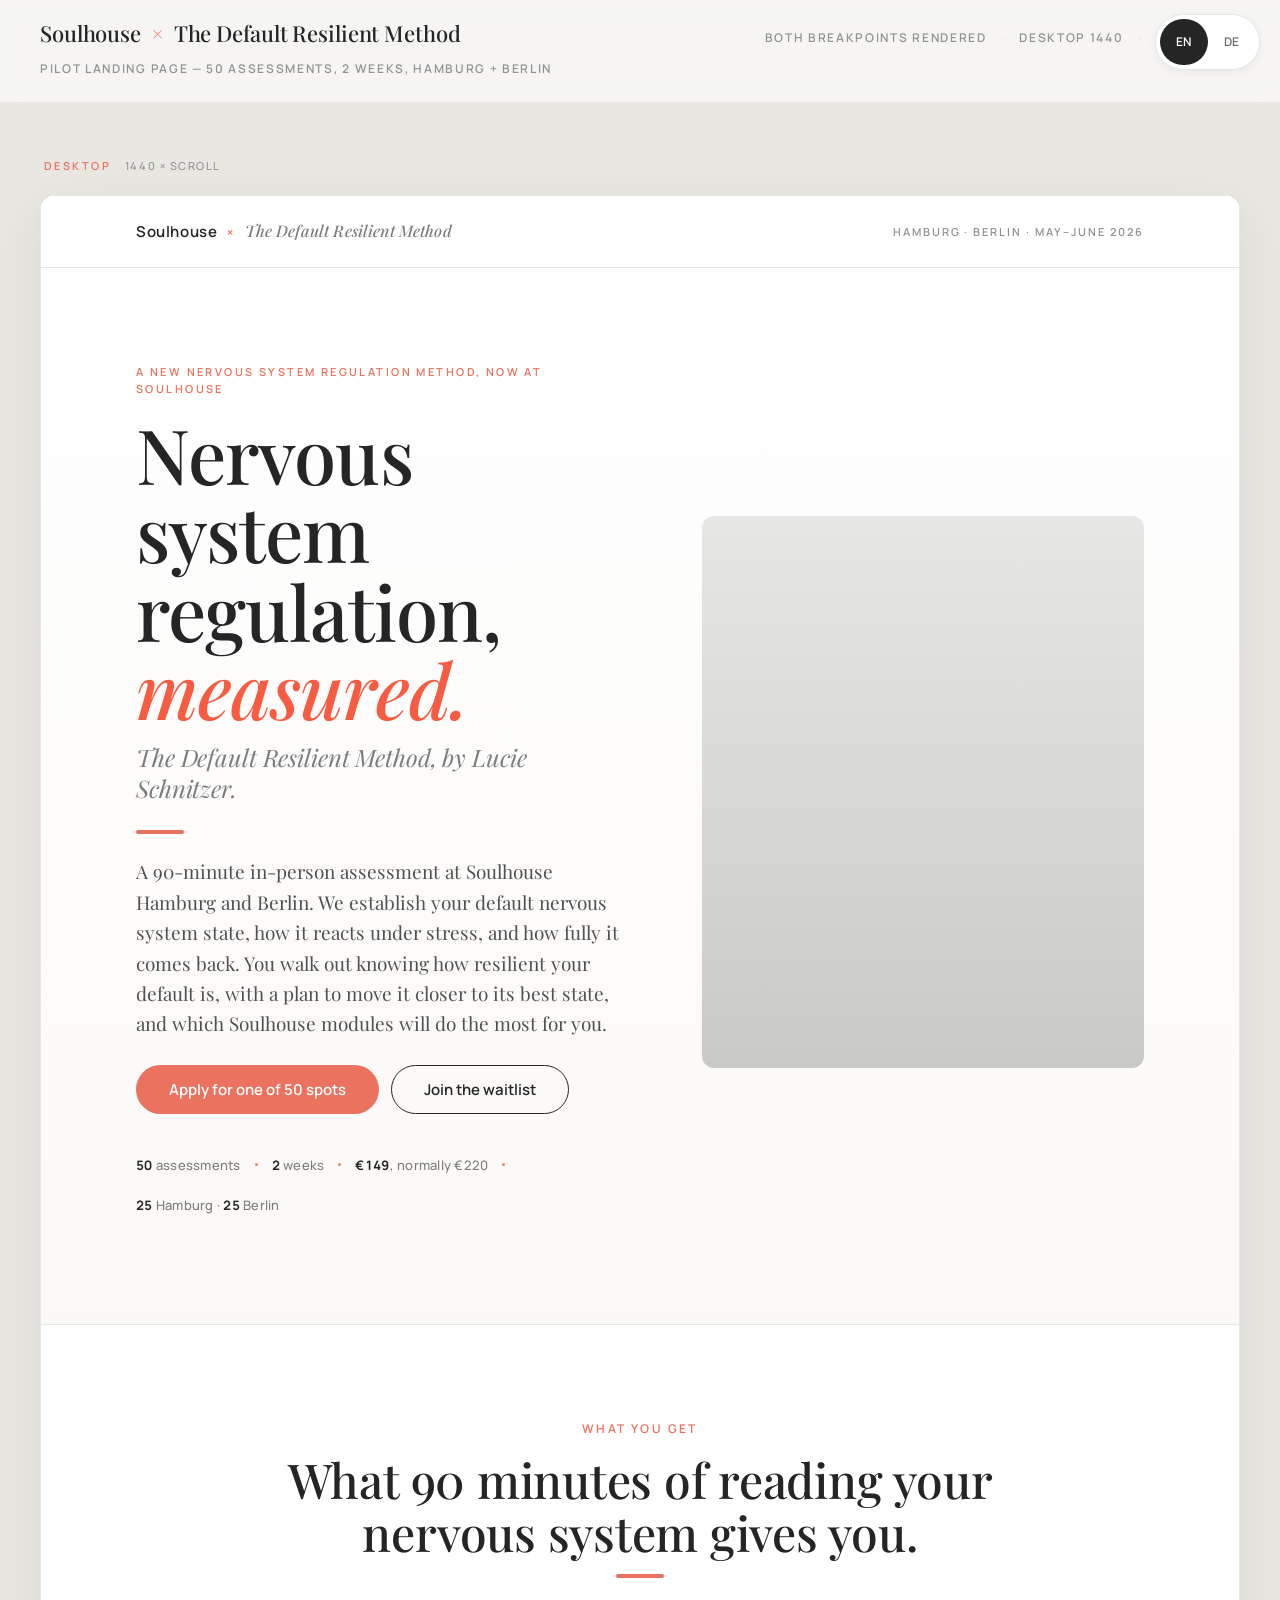
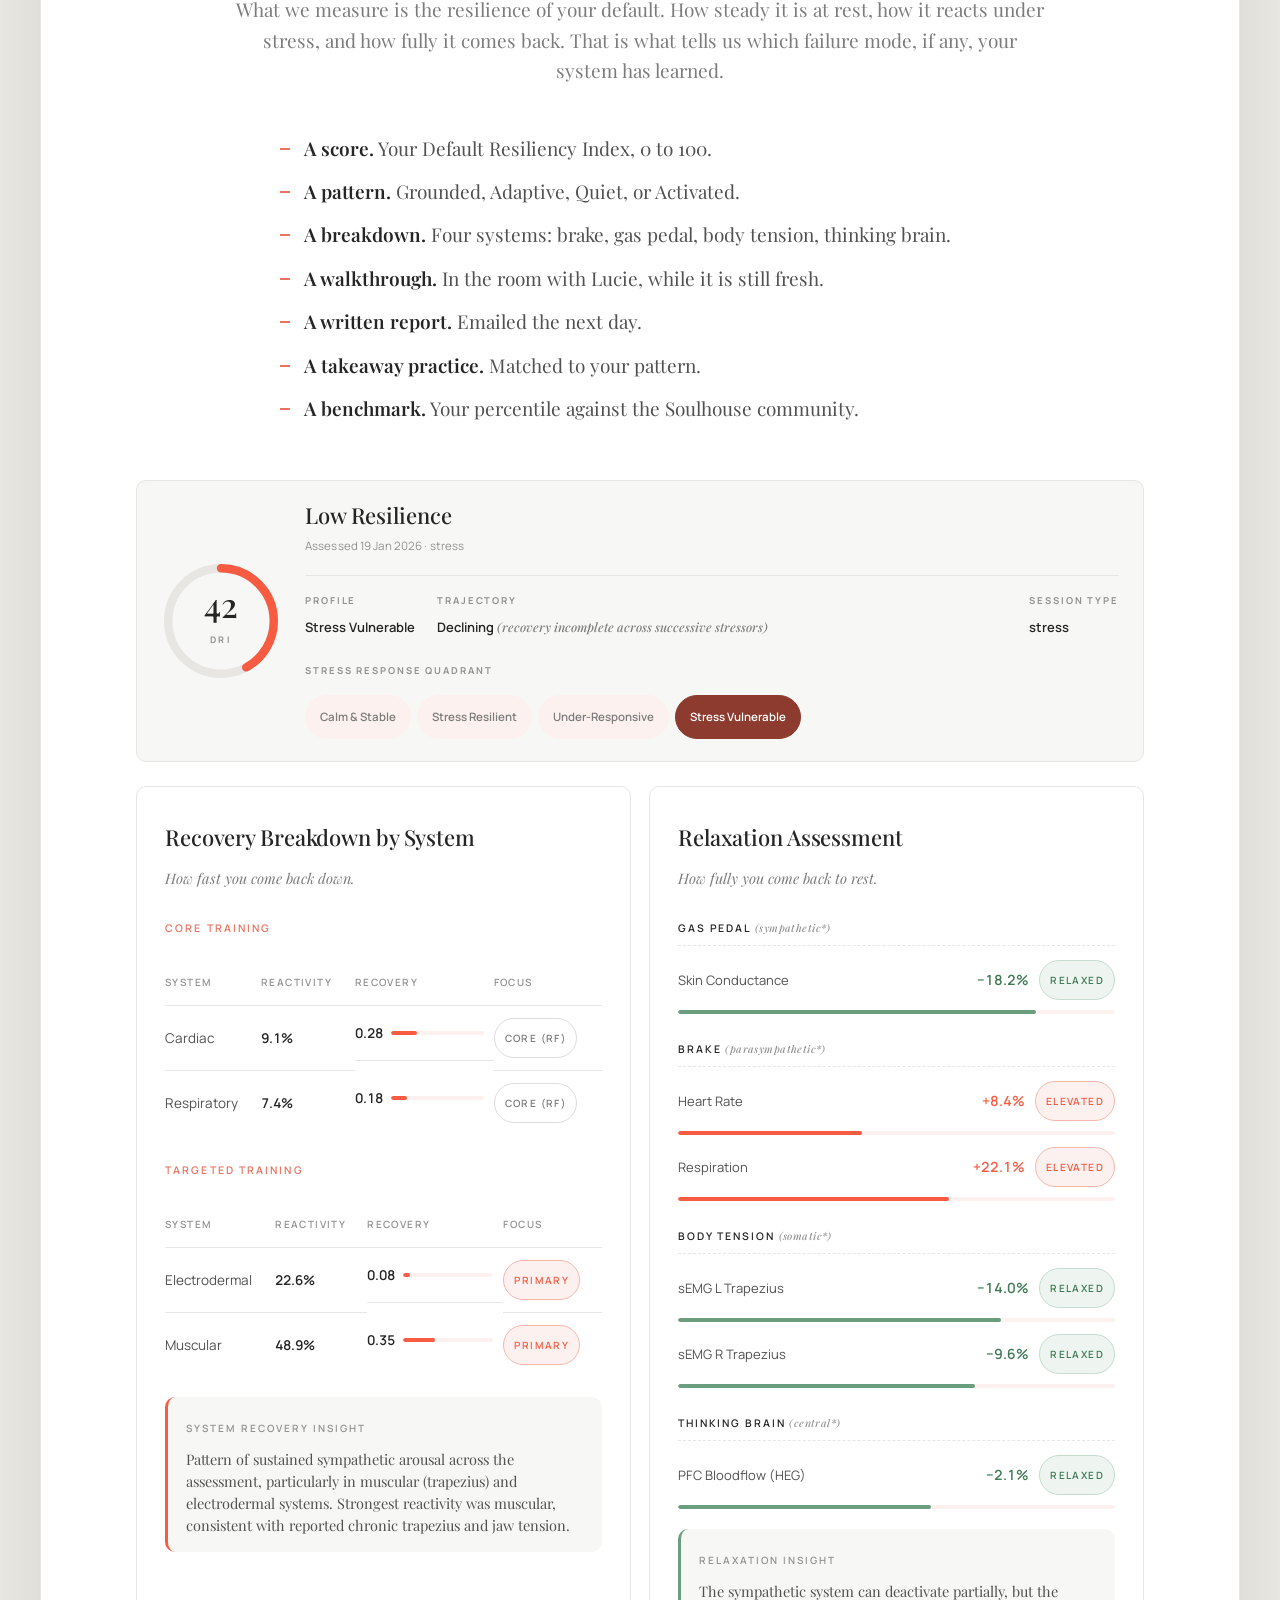
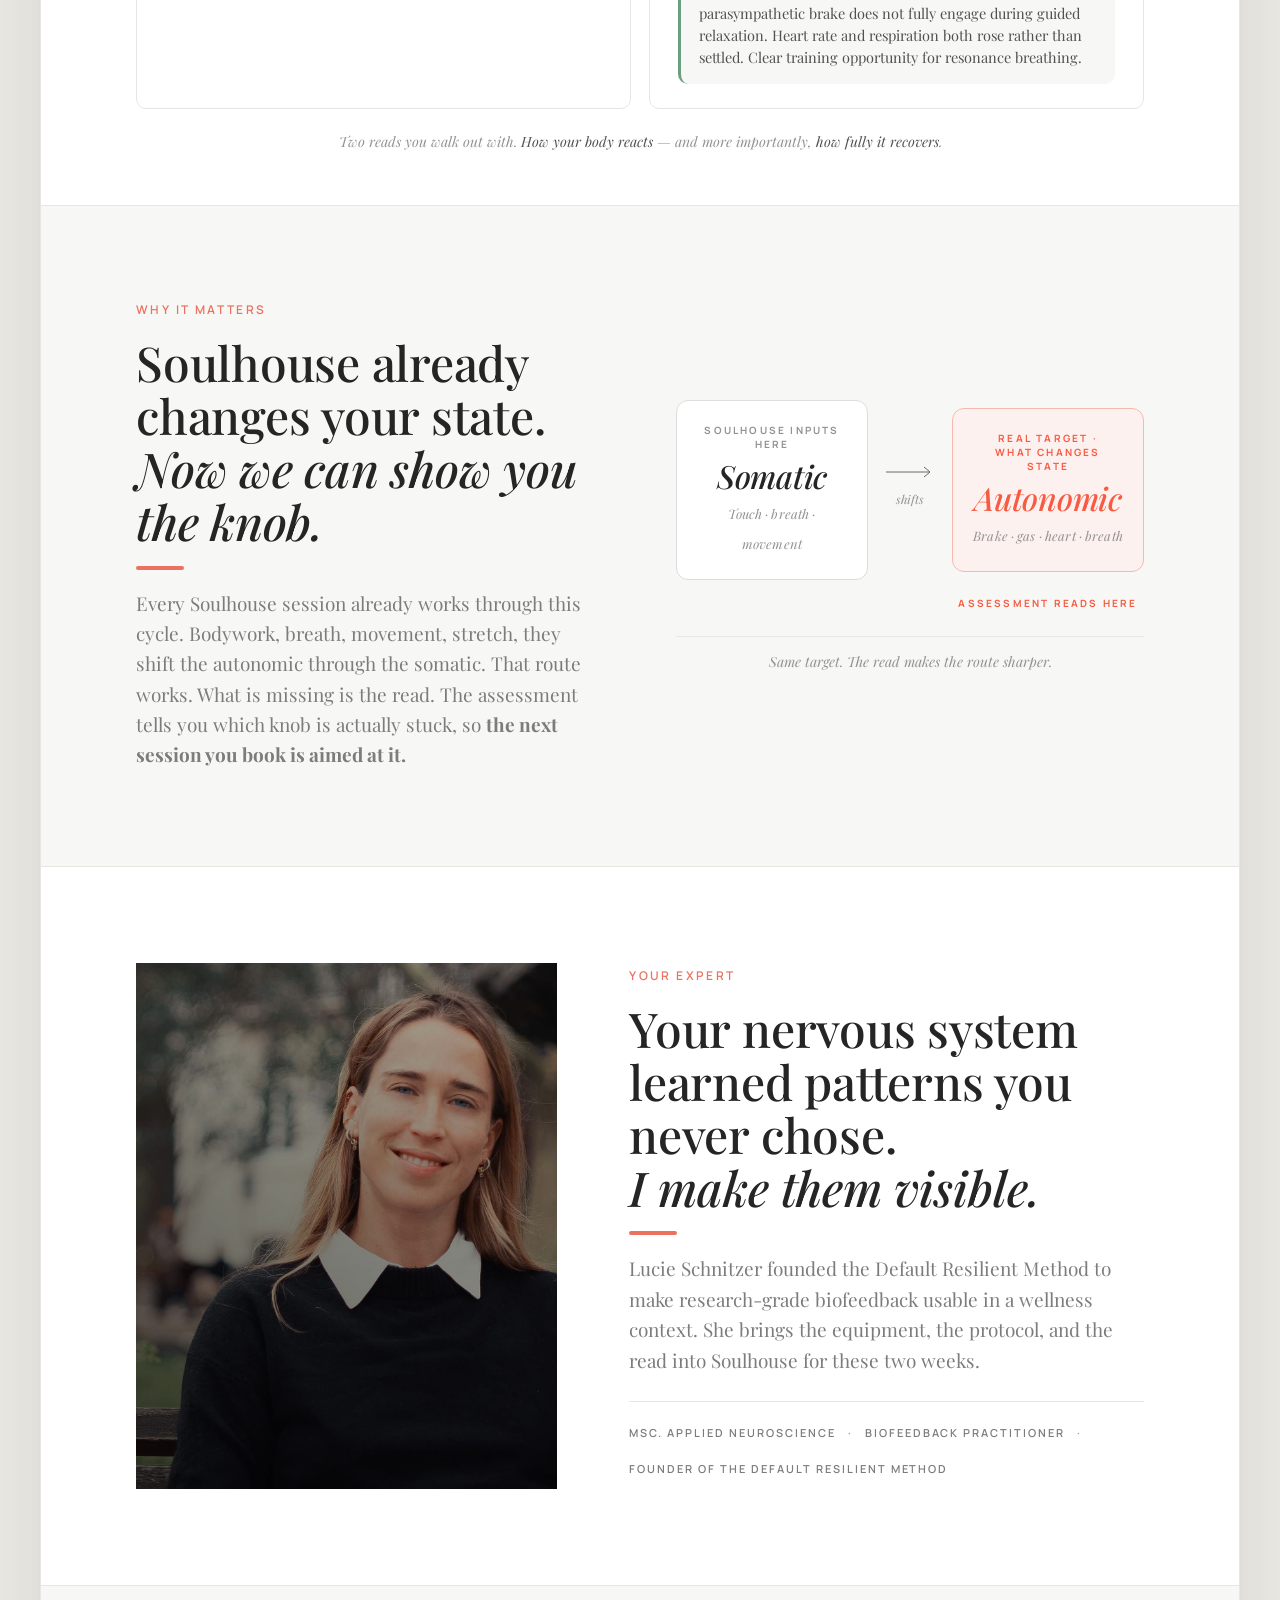
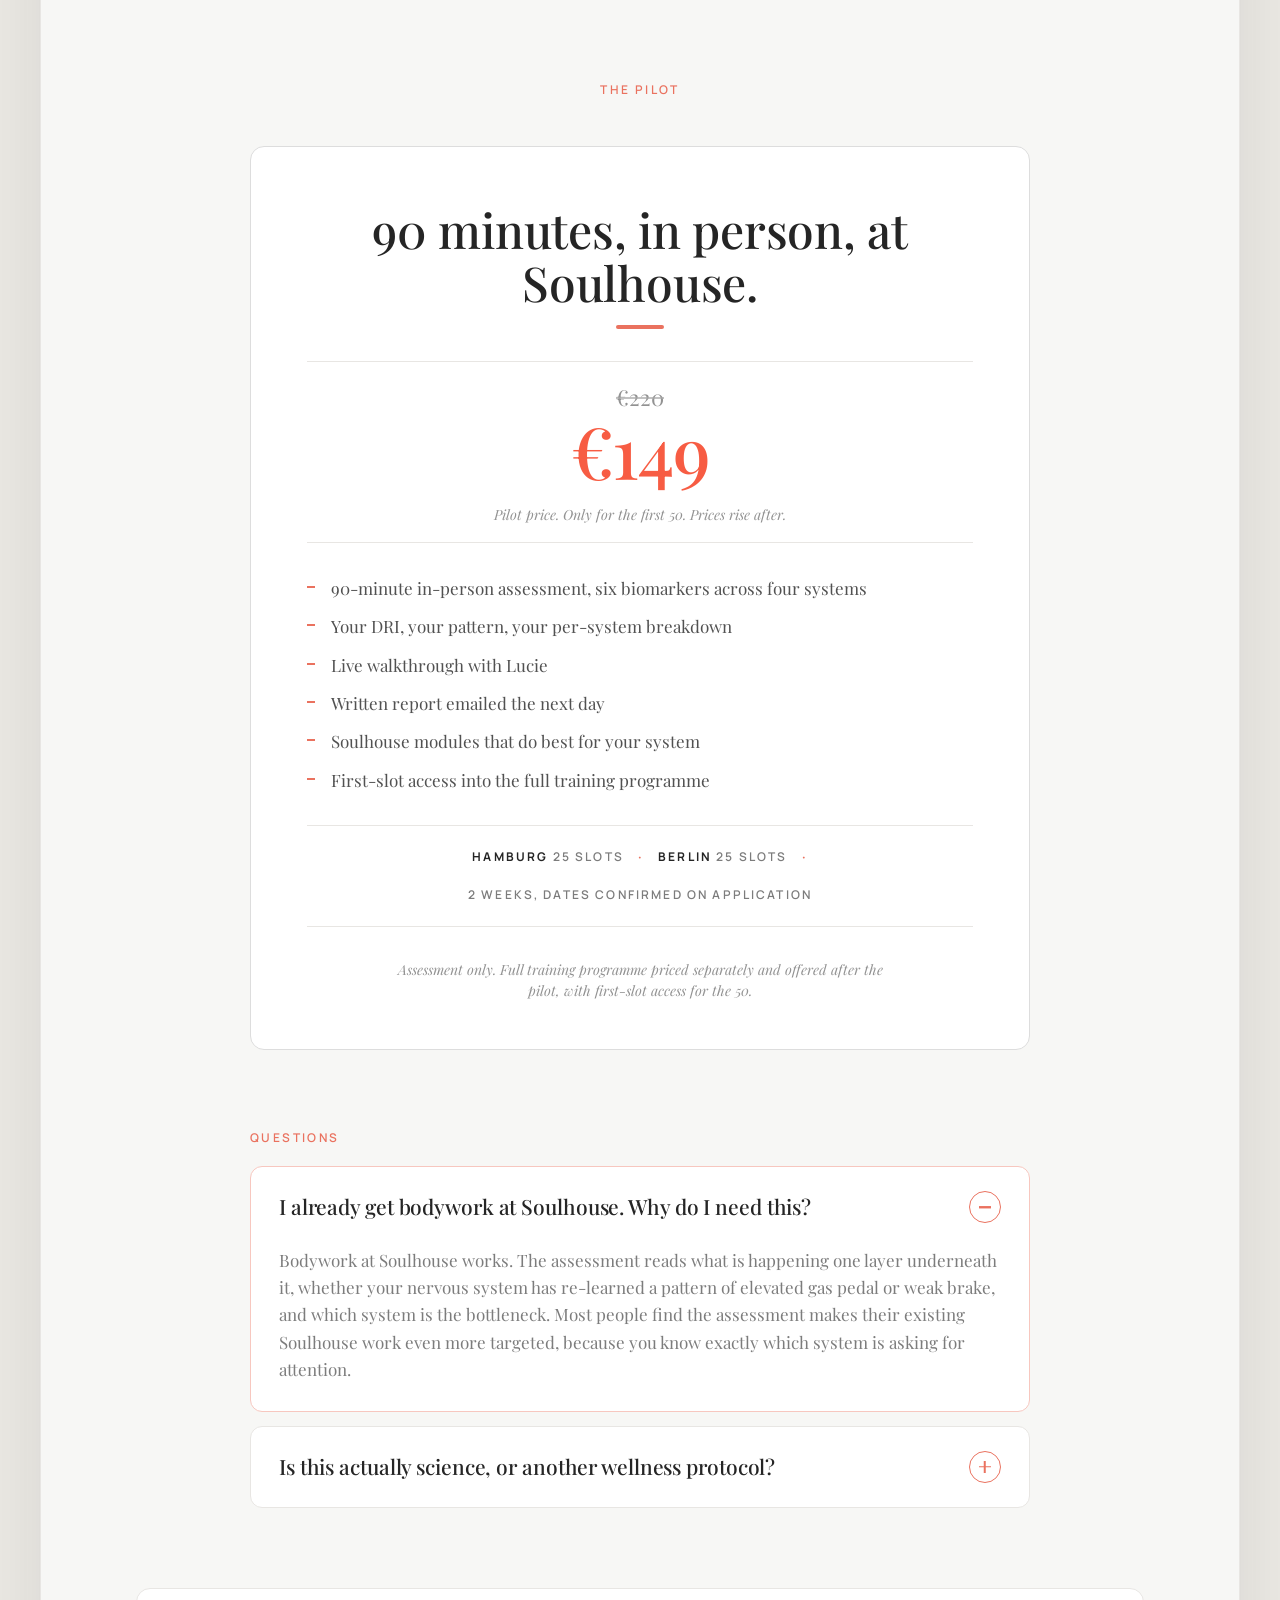
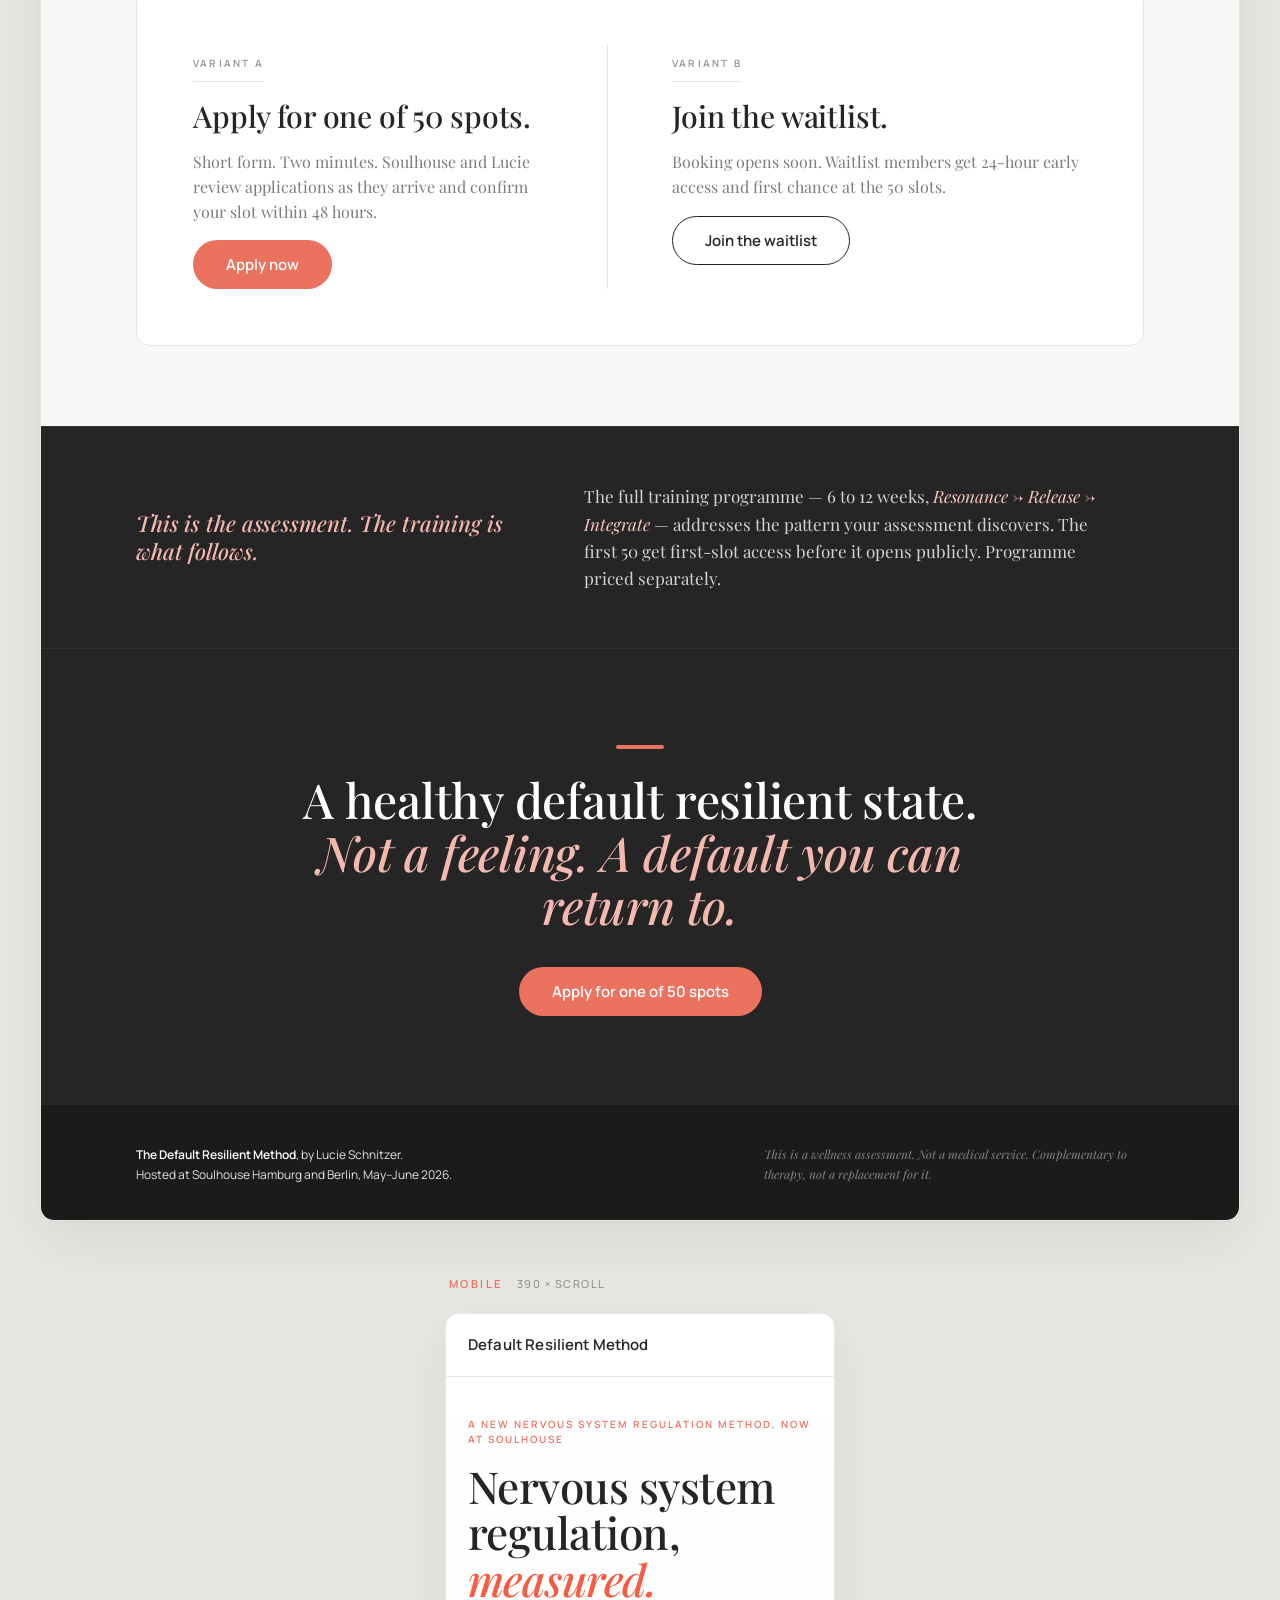
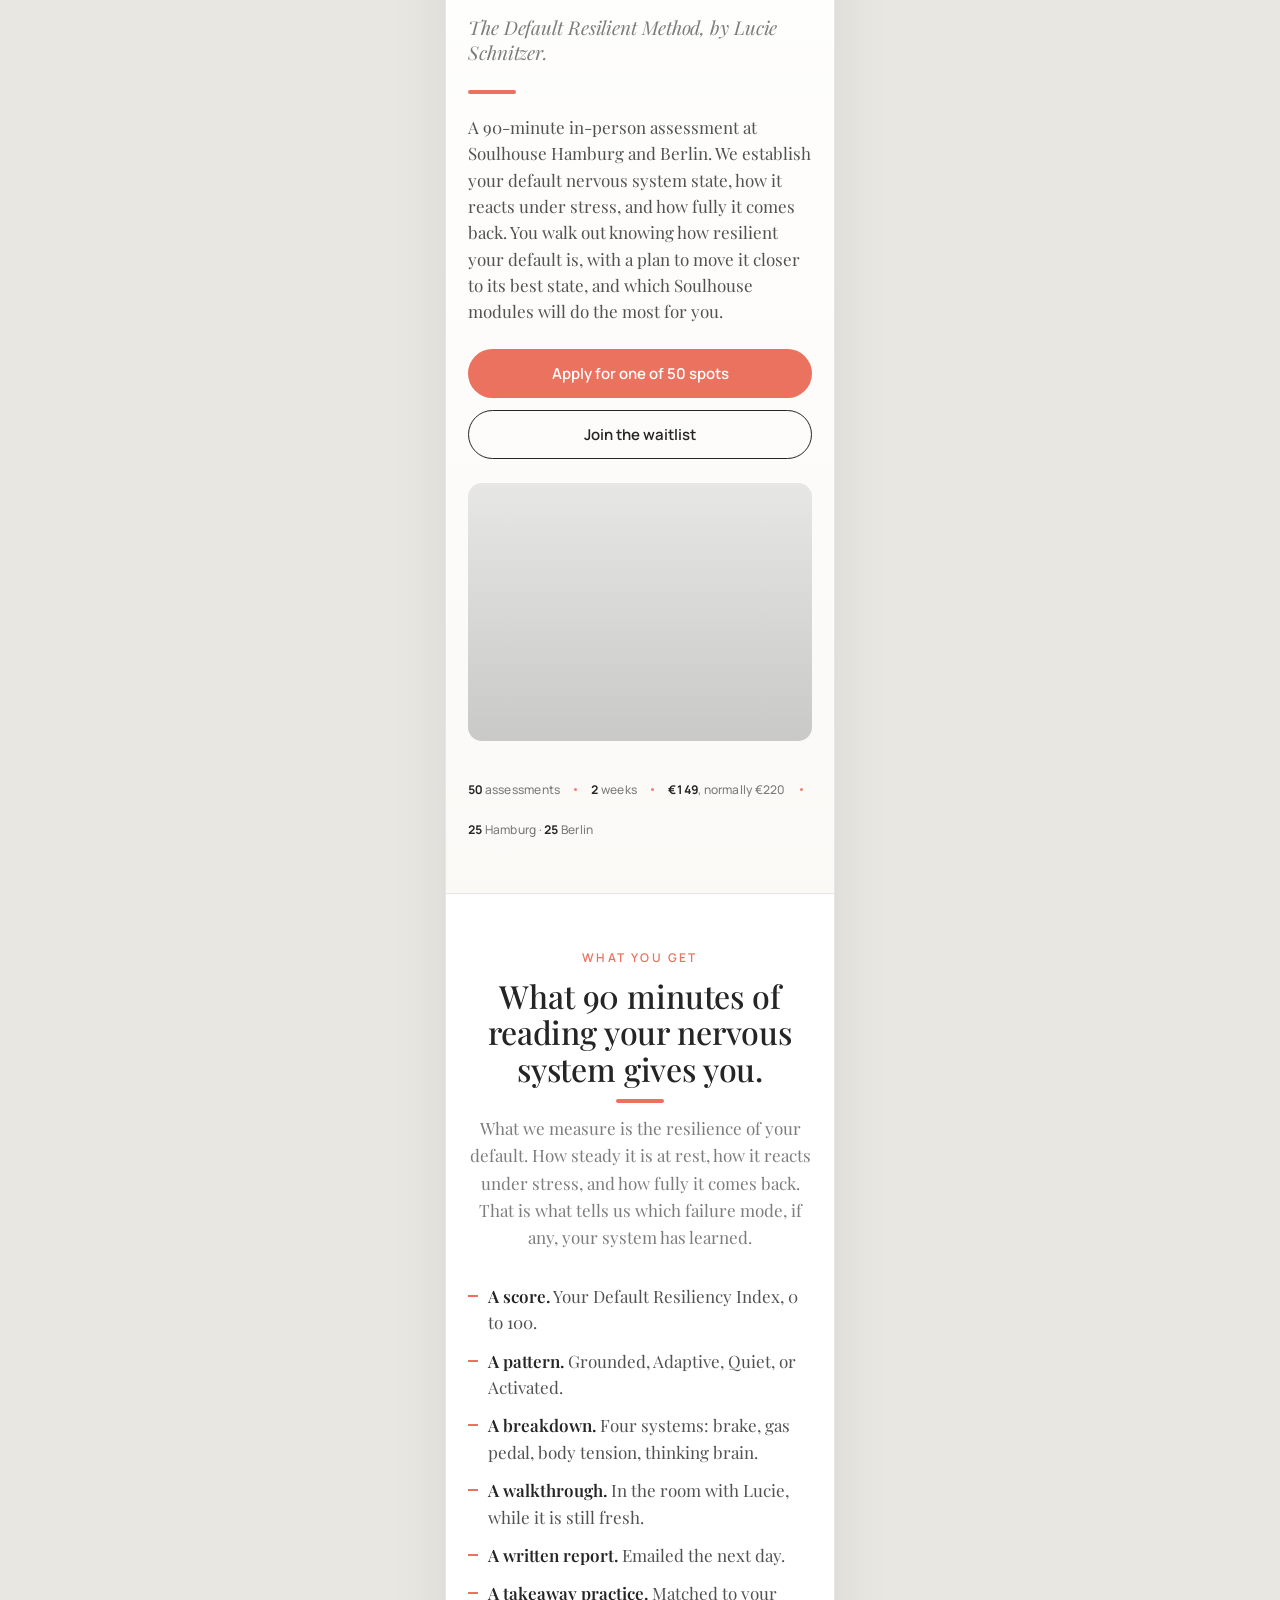
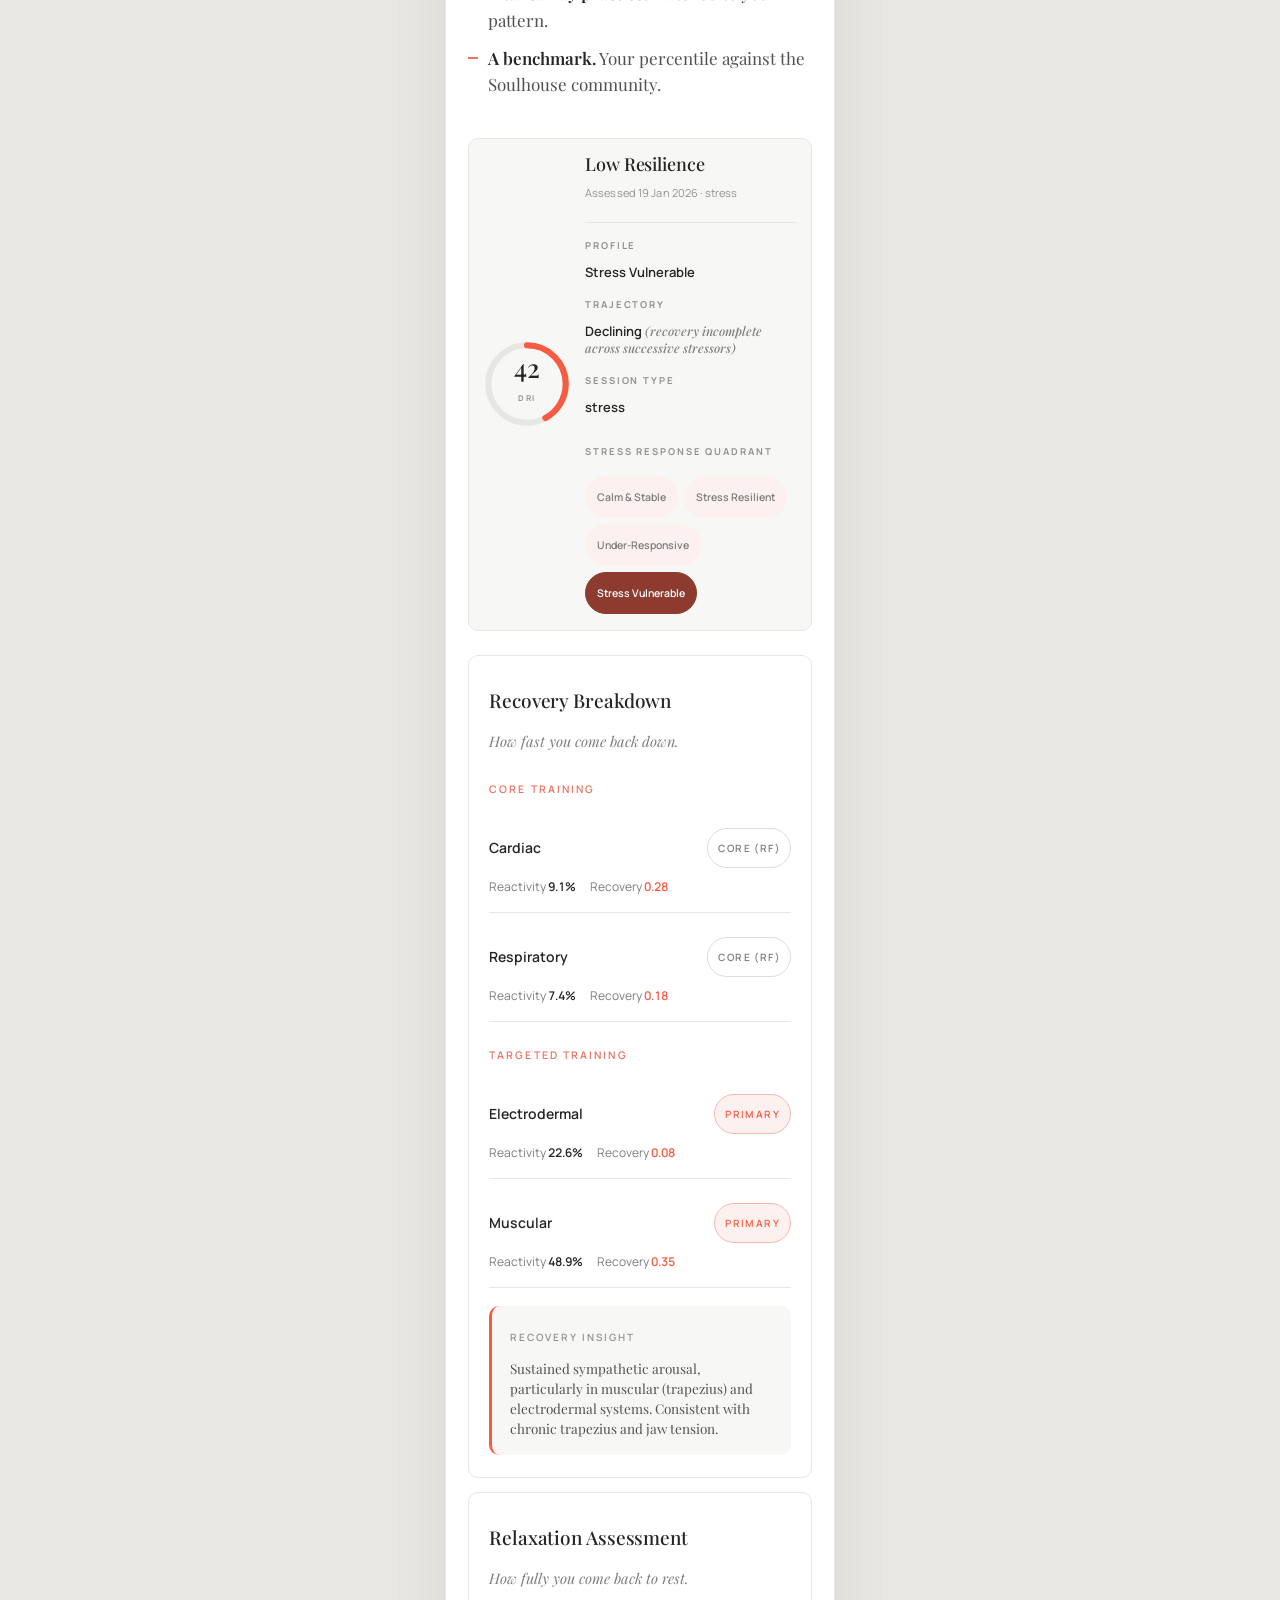
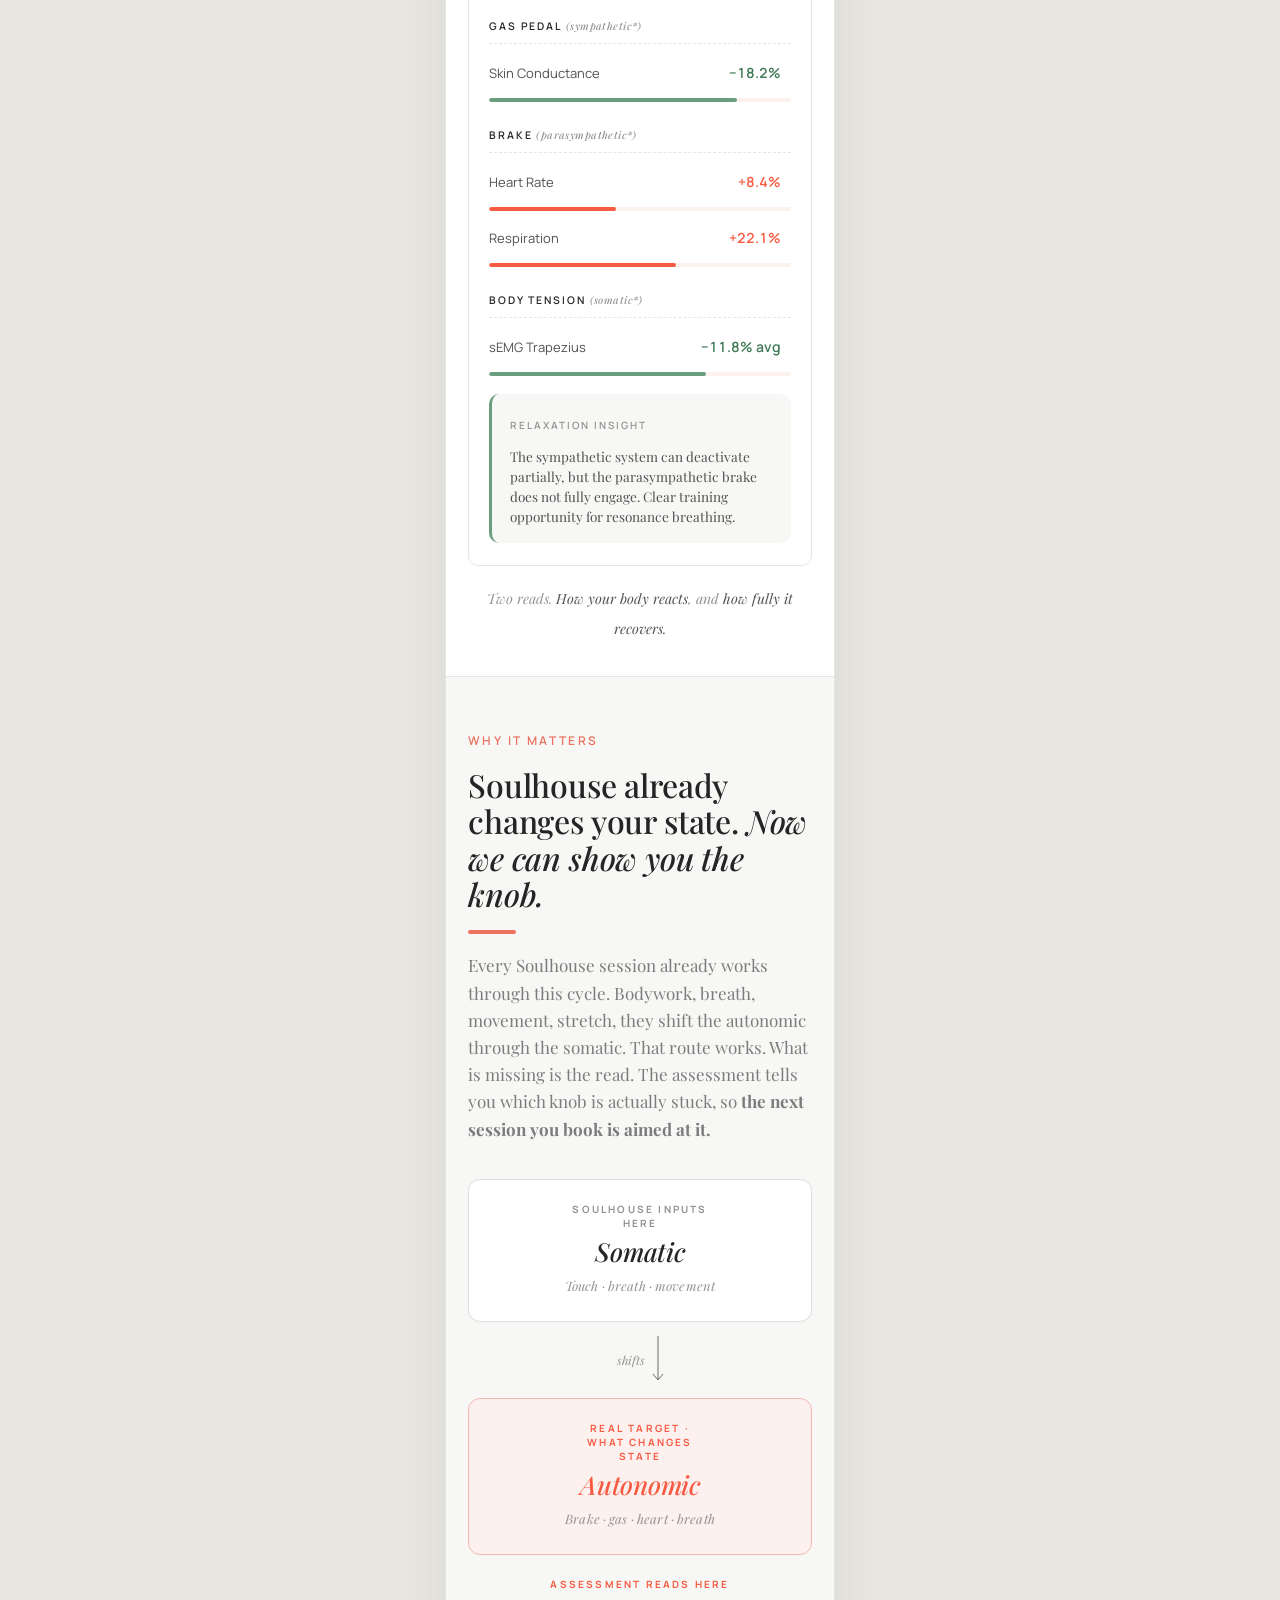
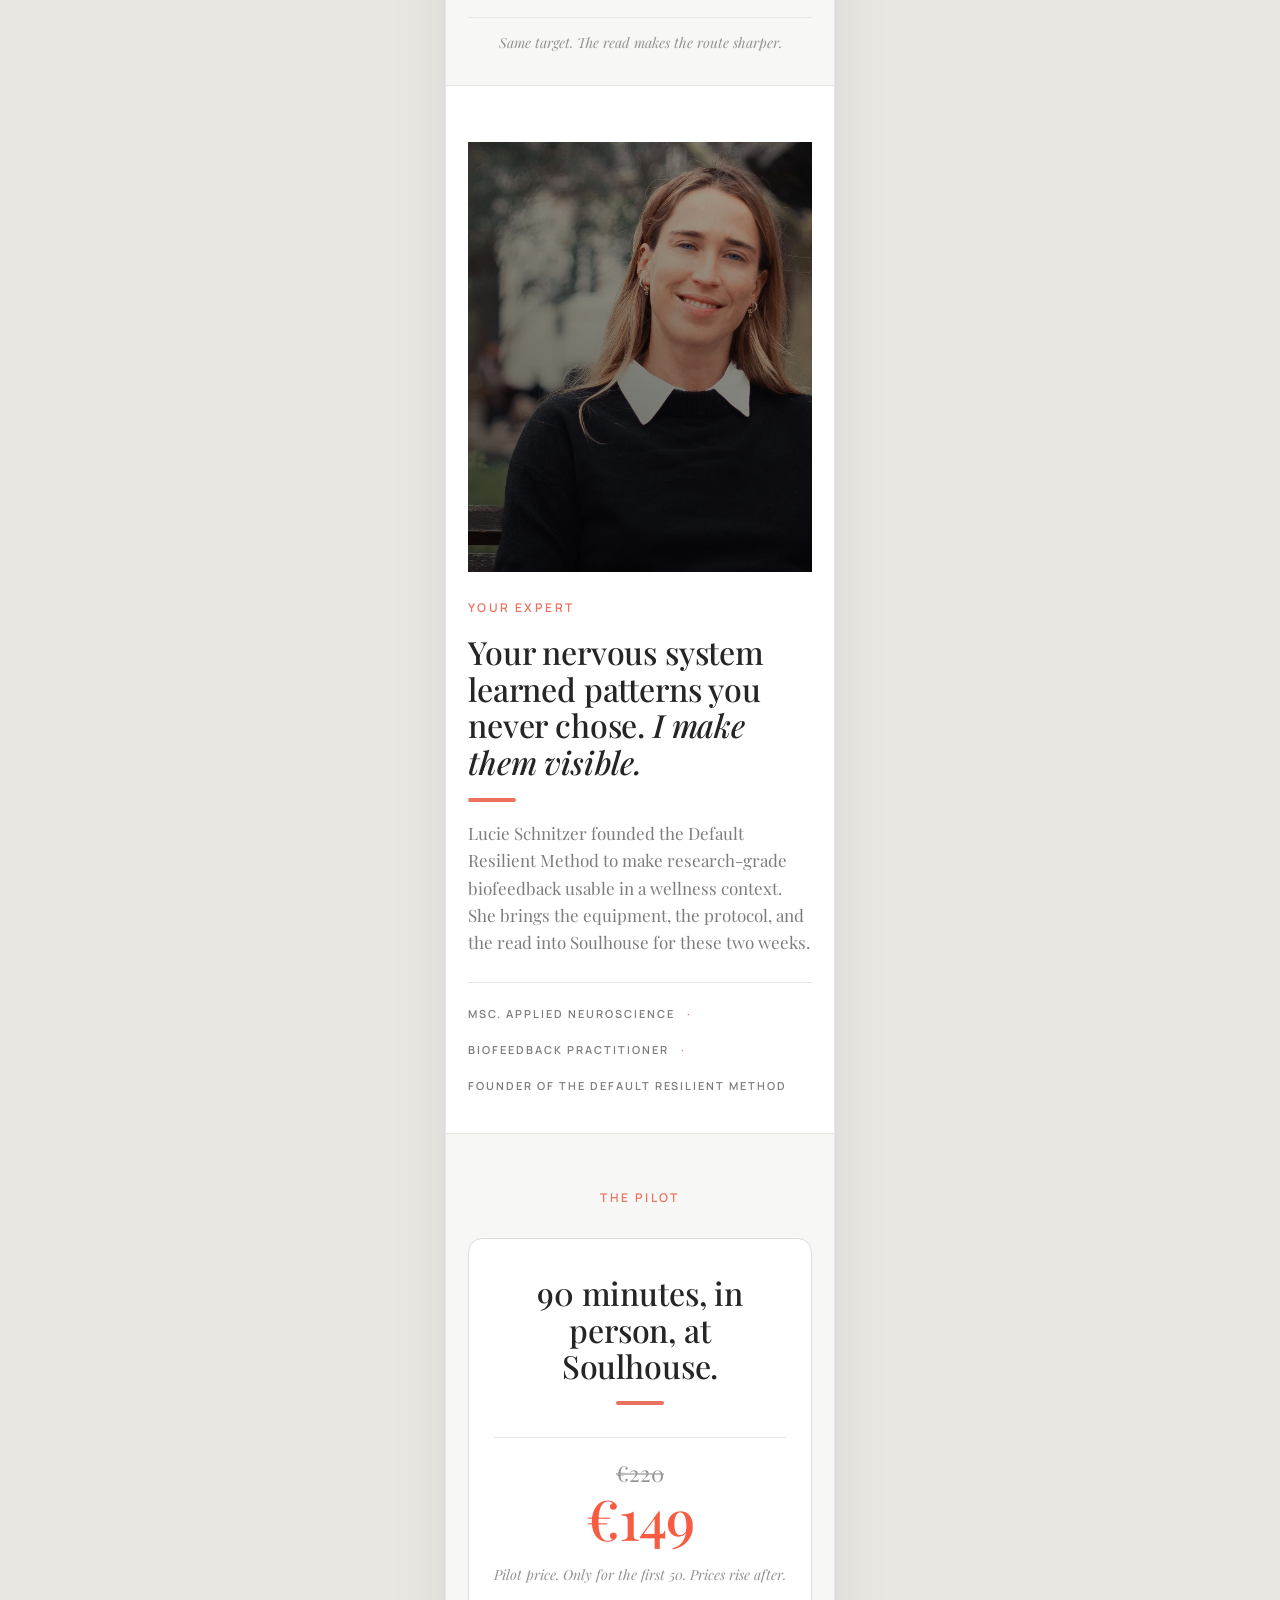
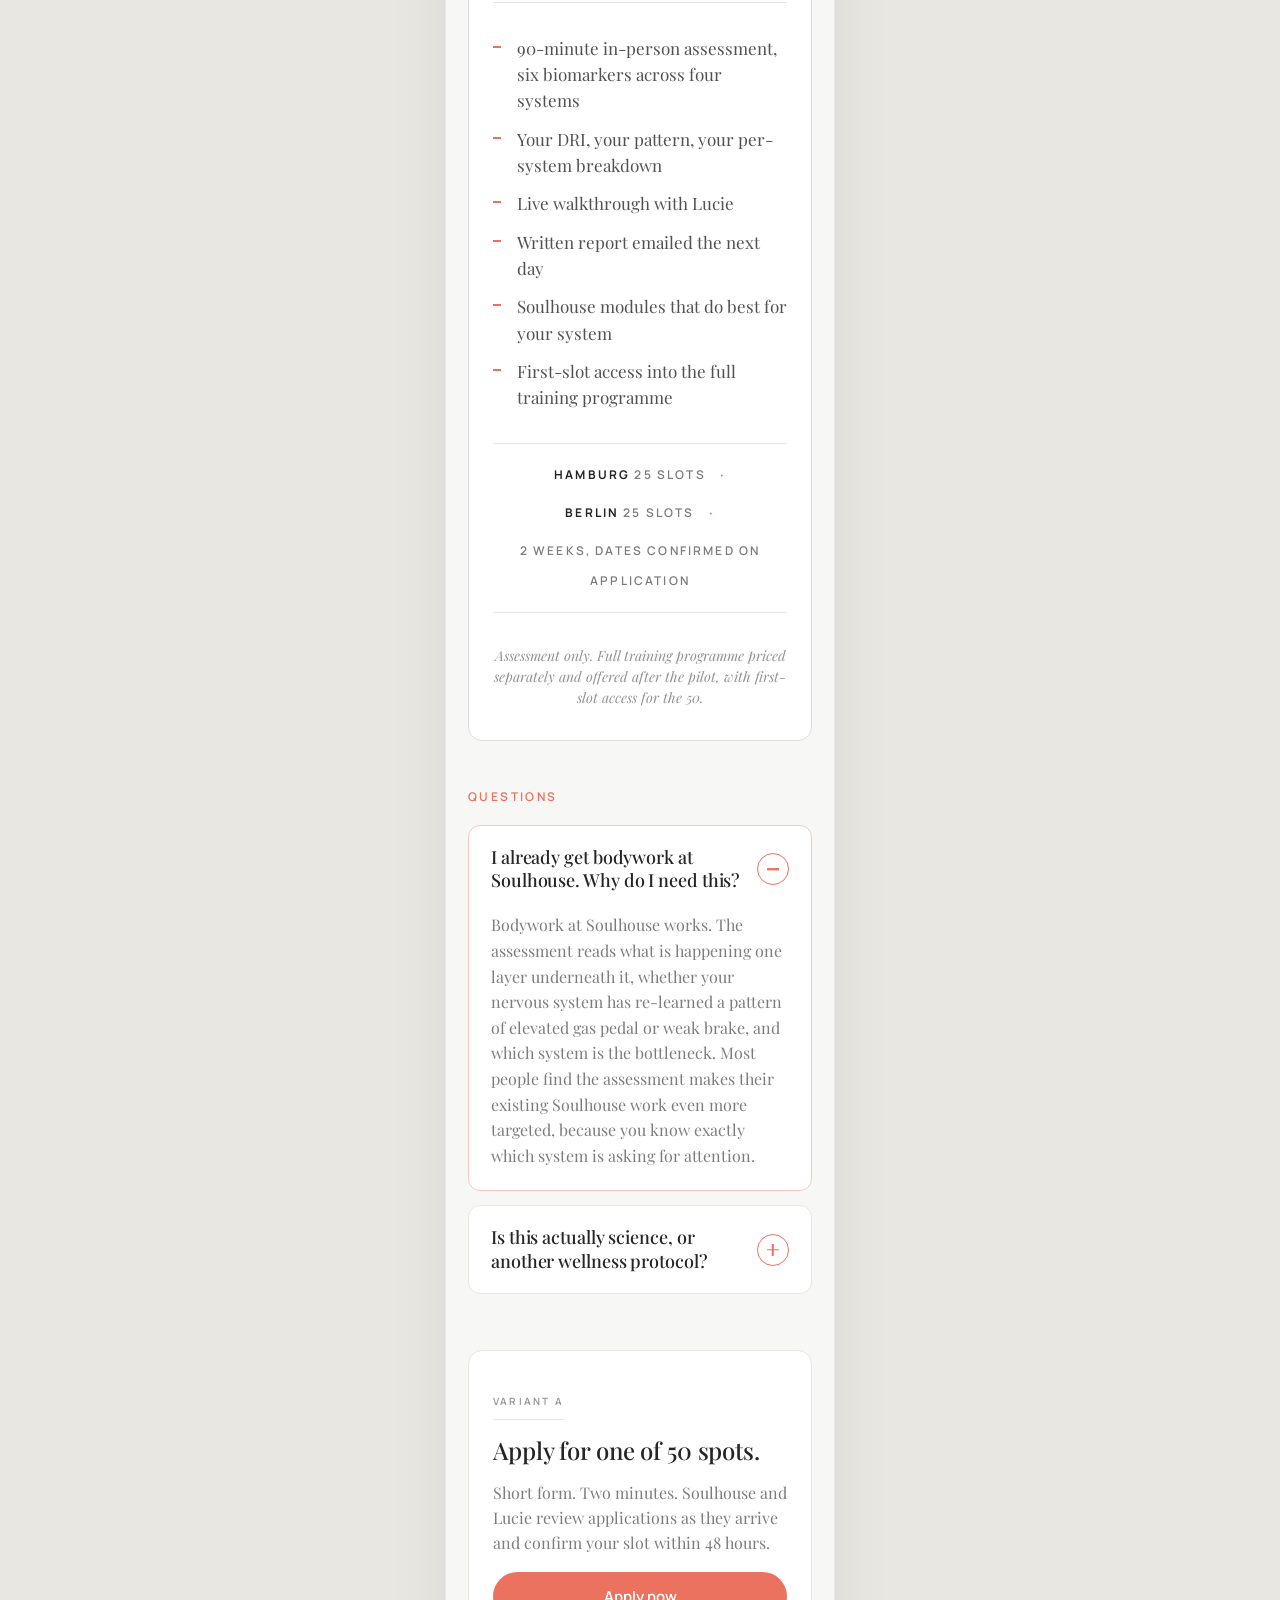
==== commit 7bbf88cc: "Update landing page: new headline, somatic/autonomic diagram, refined copy" ====
--- a/index.html
+++ b/index.html
@@ -74,7 +74,7 @@
                 <h1 class="sh-h1">Nervous system regulation,<br/><em>measured.</em></h1>
                 <div class="sh-brandline">The Default Resilient Method, by Lucie Schnitzer.</div>
                 <span class="dr-rule sh-rule"></span>
-                <p class="sh-sub">A 90-minute in-person assessment at Soulhouse Hamburg and Berlin. We read how your system reacts under stress, and how fully it comes back. You walk out with a score, a named pattern, and a plan.</p>
+                <p class="sh-sub">A 90-minute in-person assessment at Soulhouse Hamburg and Berlin. We establish your default nervous system state, how it reacts under stress, and how fully it comes back. You walk out knowing how resilient your default is, with a plan to move it closer to its best state, and which Soulhouse modules will do the most for you.</p>
                 <div class="sh-cta-row">
                   <button class="dr-btn dr-btn-primary">Apply for one of 50 spots</button>
                   <button class="dr-btn dr-btn-secondary">Join the waitlist</button>
@@ -104,7 +104,7 @@
                 <h2 class="sh-h2">What 90 minutes of reading your nervous system gives you.</h2>
                 <span class="dr-rule"></span>
                 <p class="sh-body sh-walkout-lede">
-                  Two reads, one session. <em>How your body responds</em> under stress, and <em>how fully it comes back</em> to rest afterwards. Together they show where training will move the needle.
+                  What we measure is the resilience of your default. How steady it is at rest, how it reacts under stress, and how fully it comes back. That is what tells us which failure mode, if any, your system has learned.
                 </p>
               </div>
 
@@ -416,33 +416,32 @@
             <div class="sh-container sh-why-inner">
               <div class="sh-why-copy">
                 <span class="dr-section-label">Why it matters</span>
-                <h2 class="sh-h2">The default everything else sits on.</h2>
+                <h2 class="sh-h2">Soulhouse already changes your state. <em>Now we can show you the knob.</em></h2>
                 <span class="dr-rule"></span>
                 <p class="sh-body">
-                  Your nervous system has a gas pedal and a brake. When the gas pedal stays stuck on, or the brake does not fully engage, the rest of your life runs over a default that is not actually at rest. Sleep, training, nutrition, bodywork, they all work harder than they should. Nervous system regulation is the input under the outputs. Until you see where the pattern sits, you keep training around it.
+                  Every Soulhouse session already works through this cycle. Bodywork, breath, movement, stretch, they shift the autonomic through the somatic. That route works. What is missing is the read. The assessment tells you which knob is actually stuck, so <b>the next session you book is aimed at it.</b>
                 </p>
               </div>
 
-              <figure class="sh-cycle">
-                <svg viewBox="0 0 620 300" class="sh-cycle-svg" aria-hidden="true">
-                  <path d="M 50 220 Q 130 180, 180 150 T 310 80 T 440 150 T 570 220"
-                        fill="none" stroke="#EA725F" stroke-width="1.5" stroke-dasharray="3 4" opacity="0.7"/>
-                  <circle cx="50"  cy="220" r="10" fill="#FDF1EF" stroke="#EA725F" stroke-width="1.5"/>
-                  <circle cx="180" cy="150" r="18" fill="#FBE3DF" stroke="#EA725F" stroke-width="1.5"/>
-                  <circle cx="310" cy="80"  r="26" fill="#F75C43" stroke="#F75C43" stroke-width="1.5"/>
-                  <circle cx="440" cy="150" r="16" fill="#FBE3DF" stroke="#EA725F" stroke-width="1.5"/>
-                  <circle cx="570" cy="220" r="10" fill="#FDF1EF" stroke="#EA725F" stroke-width="1.5"/>
-                  <text x="310" y="80" text-anchor="middle" dominant-baseline="central"
-                        font-family="Playfair Display" font-size="22" font-weight="500" fill="#fff">3</text>
-                </svg>
-                <div class="sh-cycle-labels">
-                  <div class="sh-cycle-step"><div class="sh-cycle-n">01</div><div class="sh-cycle-t">Trigger</div></div>
-                  <div class="sh-cycle-step"><div class="sh-cycle-n">02</div><div class="sh-cycle-t">Gas pedal rises</div></div>
-                  <div class="sh-cycle-step sh-cycle-step--peak"><div class="sh-cycle-n">03</div><div class="sh-cycle-t">Peak activation</div></div>
-                  <div class="sh-cycle-step"><div class="sh-cycle-n">04</div><div class="sh-cycle-t">Brake engages</div></div>
-                  <div class="sh-cycle-step"><div class="sh-cycle-n">05</div><div class="sh-cycle-t">Return to default</div></div>
-                </div>
-                <figcaption class="sh-cycle-caption">Five phases. When one is weak or stuck, the cycle does not close.</figcaption>
+              <figure class="sh-layers">
+                <div class="sh-layers-grid">
+                  <div class="sh-layer-box">
+                    <span class="sh-layer-kicker">Soulhouse inputs here</span>
+                    <span class="sh-layer-name">Somatic</span>
+                    <span class="sh-layer-sub">Touch &middot; breath &middot; movement</span>
+                  </div>
+                  <div class="sh-layer-arrow" aria-hidden="true">
+                    <svg width="48" height="12" viewBox="0 0 48 12" fill="none"><path d="M0 6h44M38 1l6 5-6 5" stroke="#6B6B6B" stroke-width="1" fill="none"/></svg>
+                    <span>shifts</span>
+                  </div>
+                  <div class="sh-layer-box sh-layer-box--target">
+                    <span class="sh-layer-kicker">Real target &middot; what changes state</span>
+                    <span class="sh-layer-name">Autonomic</span>
+                    <span class="sh-layer-sub">Brake &middot; gas &middot; heart &middot; breath</span>
+                  </div>
+                  <div class="sh-layer-reads">Assessment reads here</div>
+                </div>
+                <figcaption class="sh-layers-caption">Same target. The read makes the route sharper.</figcaption>
               </figure>
             </div>
           </section>
@@ -496,6 +495,7 @@
                   <li>Your DRI, your pattern, your per-system breakdown</li>
                   <li>Live walkthrough with Lucie</li>
                   <li>Written report emailed the next day</li>
+                  <li>Soulhouse modules that do best for your system</li>
                   <li>First-slot access into the full training programme</li>
                 </ul>
 
@@ -619,7 +619,7 @@
                 <h1 class="sh-h1">Nervous system regulation, <em>measured.</em></h1>
                 <div class="sh-brandline">The Default Resilient Method, by Lucie Schnitzer.</div>
                 <span class="dr-rule sh-rule"></span>
-                <p class="sh-sub">A 90-minute in-person assessment at Soulhouse Hamburg and Berlin. We read how your system reacts under stress, and how fully it comes back. You walk out with a score, a named pattern, and a plan.</p>
+                <p class="sh-sub">A 90-minute in-person assessment at Soulhouse Hamburg and Berlin. We establish your default nervous system state, how it reacts under stress, and how fully it comes back. You walk out knowing how resilient your default is, with a plan to move it closer to its best state, and which Soulhouse modules will do the most for you.</p>
                 <div class="sh-cta-row">
                   <button class="dr-btn dr-btn-primary">Apply for one of 50 spots</button>
                   <button class="dr-btn dr-btn-secondary">Join the waitlist</button>
@@ -649,7 +649,7 @@
                 <h2 class="sh-h2">What 90 minutes of reading your nervous system gives you.</h2>
                 <span class="dr-rule"></span>
                 <p class="sh-body sh-walkout-lede">
-                  Two reads, one session. <em>How your body responds</em> under stress, and <em>how fully it comes back</em> to rest afterwards.
+                  What we measure is the resilience of your default. How steady it is at rest, how it reacts under stress, and how fully it comes back. That is what tells us which failure mode, if any, your system has learned.
                 </p>
               </div>
 
@@ -875,38 +875,32 @@
             <div class="sh-container sh-why-inner">
               <div class="sh-why-copy">
                 <span class="dr-section-label">Why it matters</span>
-                <h2 class="sh-h2">The default everything else sits on.</h2>
+                <h2 class="sh-h2">Soulhouse already changes your state. <em>Now we can show you the knob.</em></h2>
                 <span class="dr-rule"></span>
                 <p class="sh-body">
-                  Your nervous system has a gas pedal and a brake. When the gas pedal stays stuck on, or the brake does not fully engage, the rest of your life runs over a default that is not actually at rest. Sleep, training, nutrition, bodywork, they all work harder than they should. Nervous system regulation is the input under the outputs. Until you see where the pattern sits, you keep training around it.
+                  Every Soulhouse session already works through this cycle. Bodywork, breath, movement, stretch, they shift the autonomic through the somatic. That route works. What is missing is the read. The assessment tells you which knob is actually stuck, so <b>the next session you book is aimed at it.</b>
                 </p>
               </div>
 
-              <figure class="sh-cycle sh-cycle--mobile">
-                <div class="sh-cycle-scroll">
-                  <div class="sh-cycle-scroll-inner">
-                    <svg viewBox="0 0 620 300" class="sh-cycle-svg" aria-hidden="true" preserveAspectRatio="xMidYMid meet">
-                      <path d="M 50 220 Q 130 180, 180 150 T 310 80 T 440 150 T 570 220"
-                            fill="none" stroke="#EA725F" stroke-width="1.5" stroke-dasharray="3 4" opacity="0.7"/>
-                      <circle cx="50"  cy="220" r="10" fill="#FDF1EF" stroke="#EA725F" stroke-width="1.5"/>
-                      <circle cx="180" cy="150" r="18" fill="#FBE3DF" stroke="#EA725F" stroke-width="1.5"/>
-                      <circle cx="310" cy="80"  r="26" fill="#F75C43" stroke="#F75C43" stroke-width="1.5"/>
-                      <circle cx="440" cy="150" r="16" fill="#FBE3DF" stroke="#EA725F" stroke-width="1.5"/>
-                      <circle cx="570" cy="220" r="10" fill="#FDF1EF" stroke="#EA725F" stroke-width="1.5"/>
-                      <text x="310" y="80" text-anchor="middle" dominant-baseline="central"
-                            font-family="Playfair Display" font-size="22" font-weight="500" fill="#fff">3</text>
-                    </svg>
-                    <div class="sh-cycle-labels">
-                      <div class="sh-cycle-step"><div class="sh-cycle-n">01</div><div class="sh-cycle-t">Trigger</div></div>
-                      <div class="sh-cycle-step"><div class="sh-cycle-n">02</div><div class="sh-cycle-t">Gas pedal rises</div></div>
-                      <div class="sh-cycle-step sh-cycle-step--peak"><div class="sh-cycle-n">03</div><div class="sh-cycle-t">Peak activation</div></div>
-                      <div class="sh-cycle-step"><div class="sh-cycle-n">04</div><div class="sh-cycle-t">Brake engages</div></div>
-                      <div class="sh-cycle-step"><div class="sh-cycle-n">05</div><div class="sh-cycle-t">Return to default</div></div>
-                    </div>
-                  </div>
-                </div>
-                <div class="sh-cycle-fade sh-cycle-fade--right" aria-hidden="true"></div>
-                <figcaption class="sh-cycle-caption">Five phases. When one is weak or stuck, the cycle does not close. <span class="sh-cycle-scroll-hint">Scroll →</span></figcaption>
+              <figure class="sh-layers">
+                <div class="sh-layers-grid">
+                  <div class="sh-layer-box">
+                    <span class="sh-layer-kicker">Soulhouse inputs here</span>
+                    <span class="sh-layer-name">Somatic</span>
+                    <span class="sh-layer-sub">Touch &middot; breath &middot; movement</span>
+                  </div>
+                  <div class="sh-layer-arrow" aria-hidden="true">
+                    <svg width="48" height="12" viewBox="0 0 48 12" fill="none"><path d="M0 6h44M38 1l6 5-6 5" stroke="#6B6B6B" stroke-width="1" fill="none"/></svg>
+                    <span>shifts</span>
+                  </div>
+                  <div class="sh-layer-box sh-layer-box--target">
+                    <span class="sh-layer-kicker">Real target &middot; what changes state</span>
+                    <span class="sh-layer-name">Autonomic</span>
+                    <span class="sh-layer-sub">Brake &middot; gas &middot; heart &middot; breath</span>
+                  </div>
+                  <div class="sh-layer-reads">Assessment reads here</div>
+                </div>
+                <figcaption class="sh-layers-caption">Same target. The read makes the route sharper.</figcaption>
               </figure>
             </div>
           </section>
@@ -957,6 +951,7 @@
                   <li>Your DRI, your pattern, your per-system breakdown</li>
                   <li>Live walkthrough with Lucie</li>
                   <li>Written report emailed the next day</li>
+                  <li>Soulhouse modules that do best for your system</li>
                   <li>First-slot access into the full training programme</li>
                 </ul>
                 <div class="sh-locstrip">
--- a/sh-additions.css
+++ b/sh-additions.css
@@ -750,3 +750,96 @@
   font-size: 15px !important;
   letter-spacing: 0.01em;
 }
+
+/* ============================================================
+   WHY IT MATTERS — Somatic → Autonomic two-layer diagram
+============================================================ */
+.sh-layers {
+  margin: 0;
+  display: flex;
+  flex-direction: column;
+  gap: 18px;
+  max-width: 620px;
+  width: 100%;
+}
+.sh-layers-grid {
+  display: grid;
+  grid-template-columns: 1fr auto 1fr;
+  grid-template-rows: auto auto;
+  gap: 16px 18px;
+  align-items: center;
+}
+.sh-layer-box {
+  background: #fff;
+  border: 1px solid var(--border-strong, #D9D7D2);
+  border-radius: 12px;
+  padding: 22px 20px 20px;
+  text-align: center;
+  display: flex;
+  flex-direction: column;
+  gap: 6px;
+  align-items: center;
+}
+.sh-layer-box--target {
+  background: #FDF1EF;
+  border-color: var(--primary-40, #F5B5A5);
+}
+.sh-layer-kicker {
+  font-family: var(--font-sans);
+  font-size: 10px; font-weight: 700; letter-spacing: 0.22em;
+  text-transform: uppercase; color: var(--fg-4);
+  line-height: 1.4;
+  max-width: 20ch;
+}
+.sh-layer-box--target .sh-layer-kicker { color: var(--accent-strong); }
+.sh-layer-name {
+  font-family: var(--font-serif);
+  font-size: 32px; font-style: italic; font-weight: 500;
+  color: var(--fg-1);
+  letter-spacing: -0.01em;
+  line-height: 1.05;
+  padding: 2px 0 0;
+}
+.sh-layer-box--target .sh-layer-name { color: var(--accent-strong); }
+.sh-layer-sub {
+  font-family: var(--font-serif);
+  font-size: 13px; color: var(--fg-4);
+  font-style: italic; letter-spacing: 0.01em;
+}
+.sh-layer-arrow {
+  display: flex; flex-direction: column; align-items: center; gap: 6px;
+  font-family: var(--font-serif); font-size: 12px; font-style: italic; color: var(--fg-4);
+}
+.sh-layer-arrow svg { display: block; }
+.sh-layer-reads {
+  grid-column: 3;
+  text-align: center;
+  font-family: var(--font-sans);
+  font-size: 10px; font-weight: 700; letter-spacing: 0.22em;
+  text-transform: uppercase; color: var(--accent-strong);
+  margin-top: -8px;
+}
+.sh-layers-caption {
+  font-family: var(--font-serif);
+  font-style: italic;
+  color: var(--fg-4);
+  font-size: 14px;
+  text-align: center;
+  padding-top: 14px;
+  border-top: 1px solid var(--border);
+  line-height: 1.5;
+}
+
+/* Mobile: stack and simplify */
+.sh--mobile .sh-layers-grid {
+  grid-template-columns: 1fr;
+  grid-template-rows: auto auto auto auto;
+  gap: 10px;
+}
+.sh--mobile .sh-layer-arrow { transform: rotate(90deg); padding: 4px 0; }
+.sh--mobile .sh-layer-arrow span { transform: rotate(-90deg); }
+.sh--mobile .sh-layer-reads {
+  grid-column: 1;
+  margin-top: 4px;
+}
+.sh--mobile .sh-layer-name { font-size: 26px; }
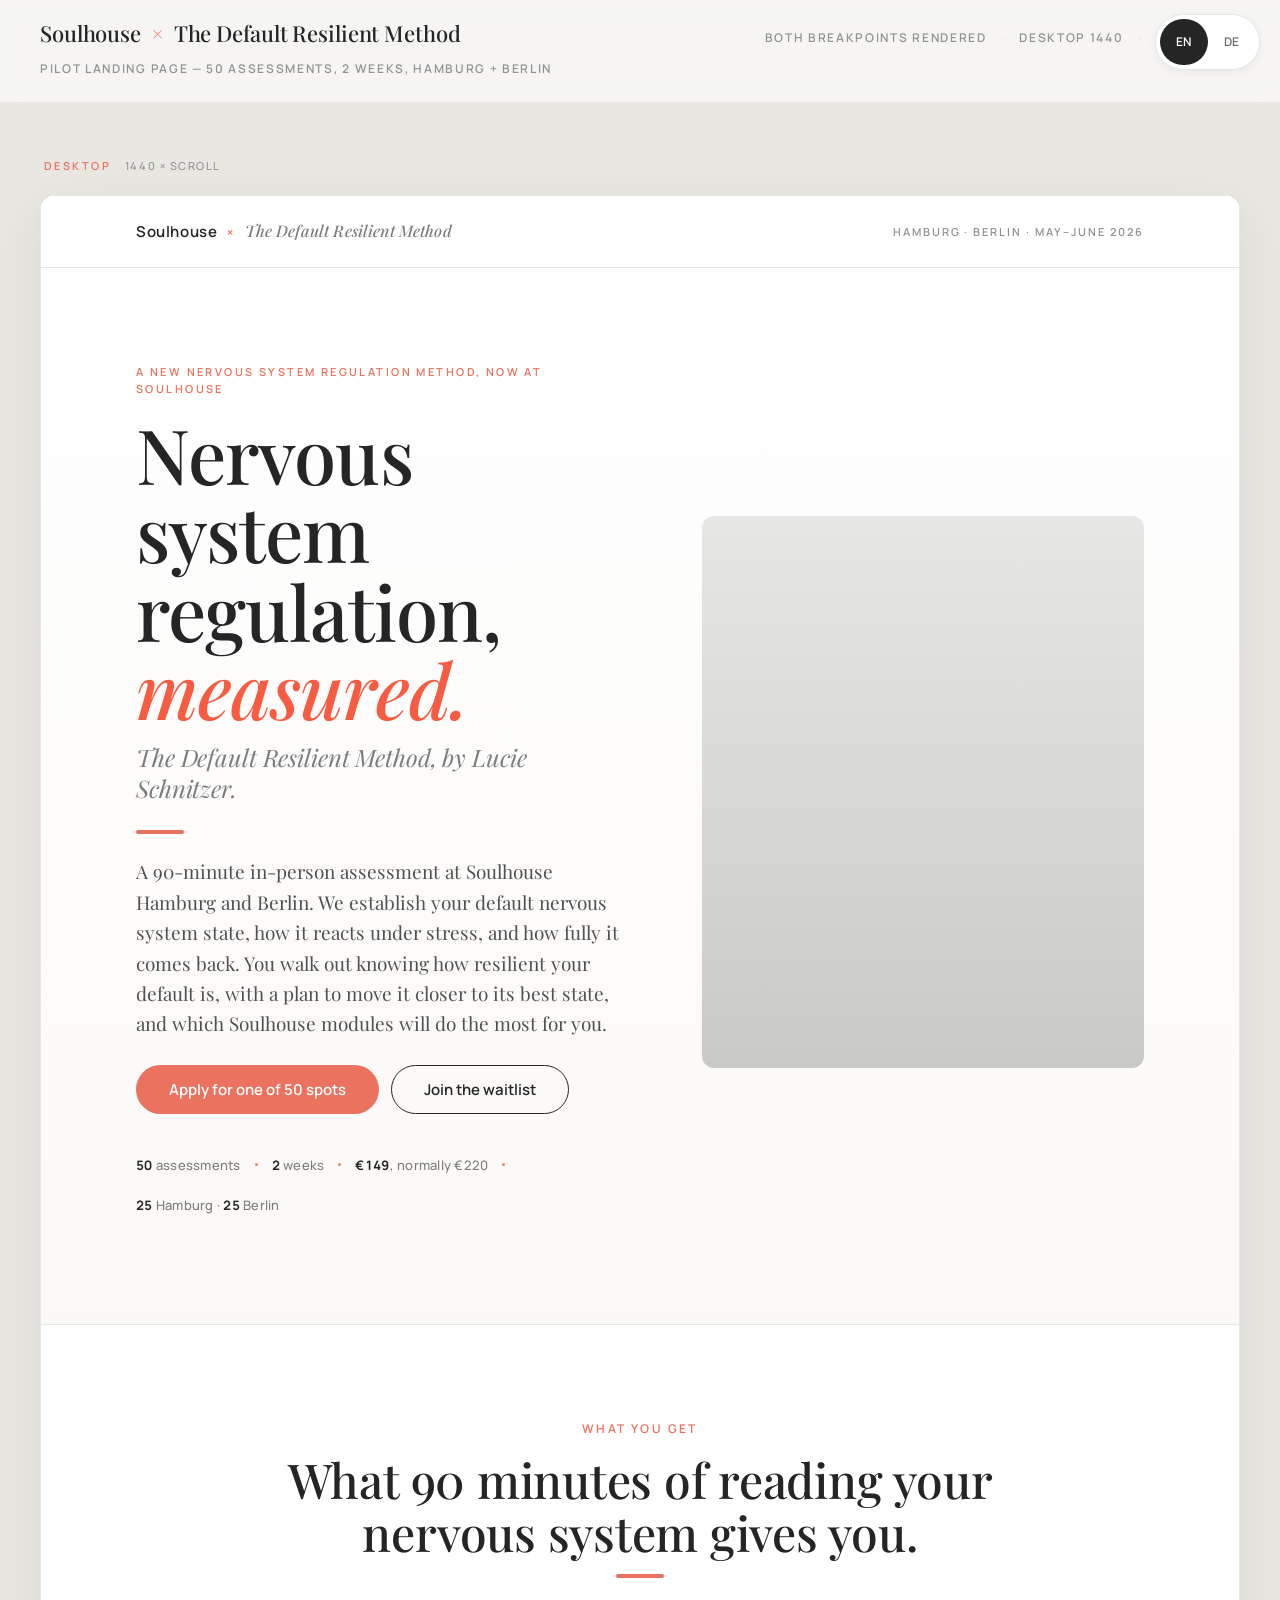
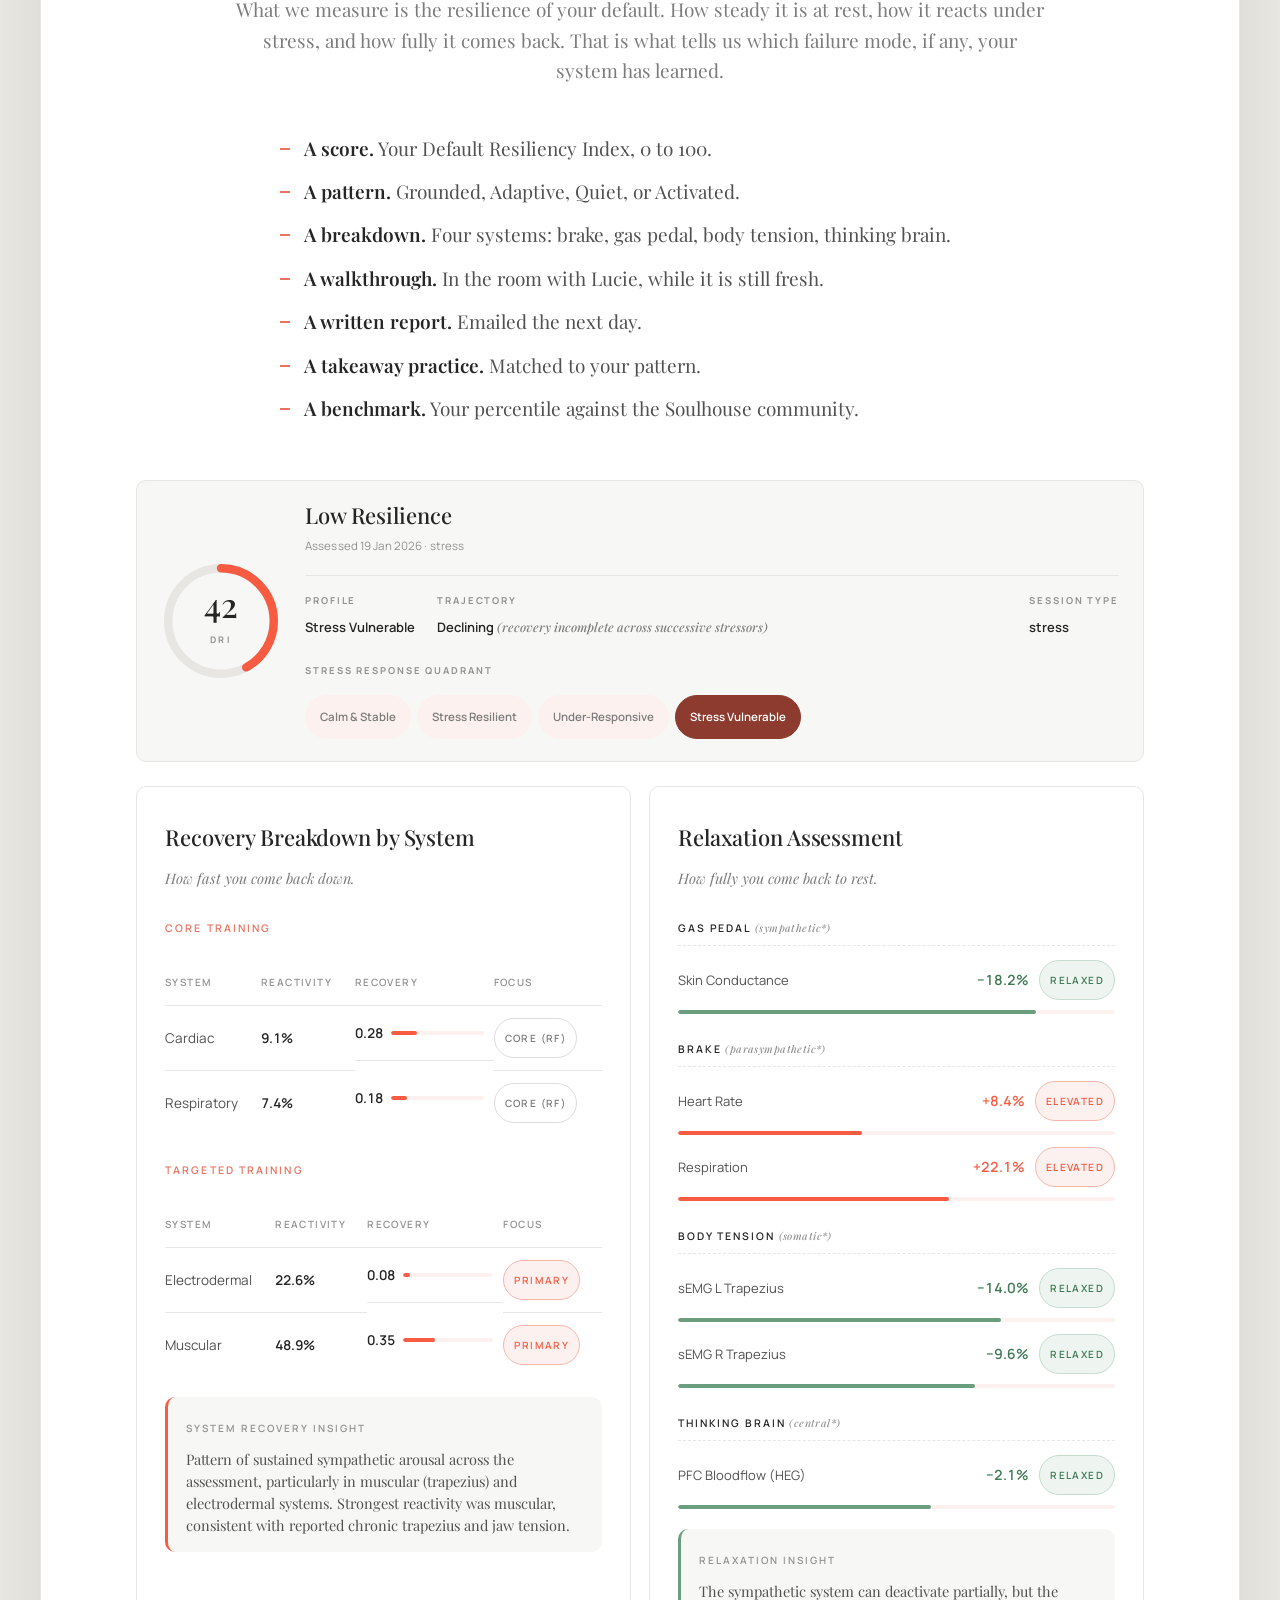
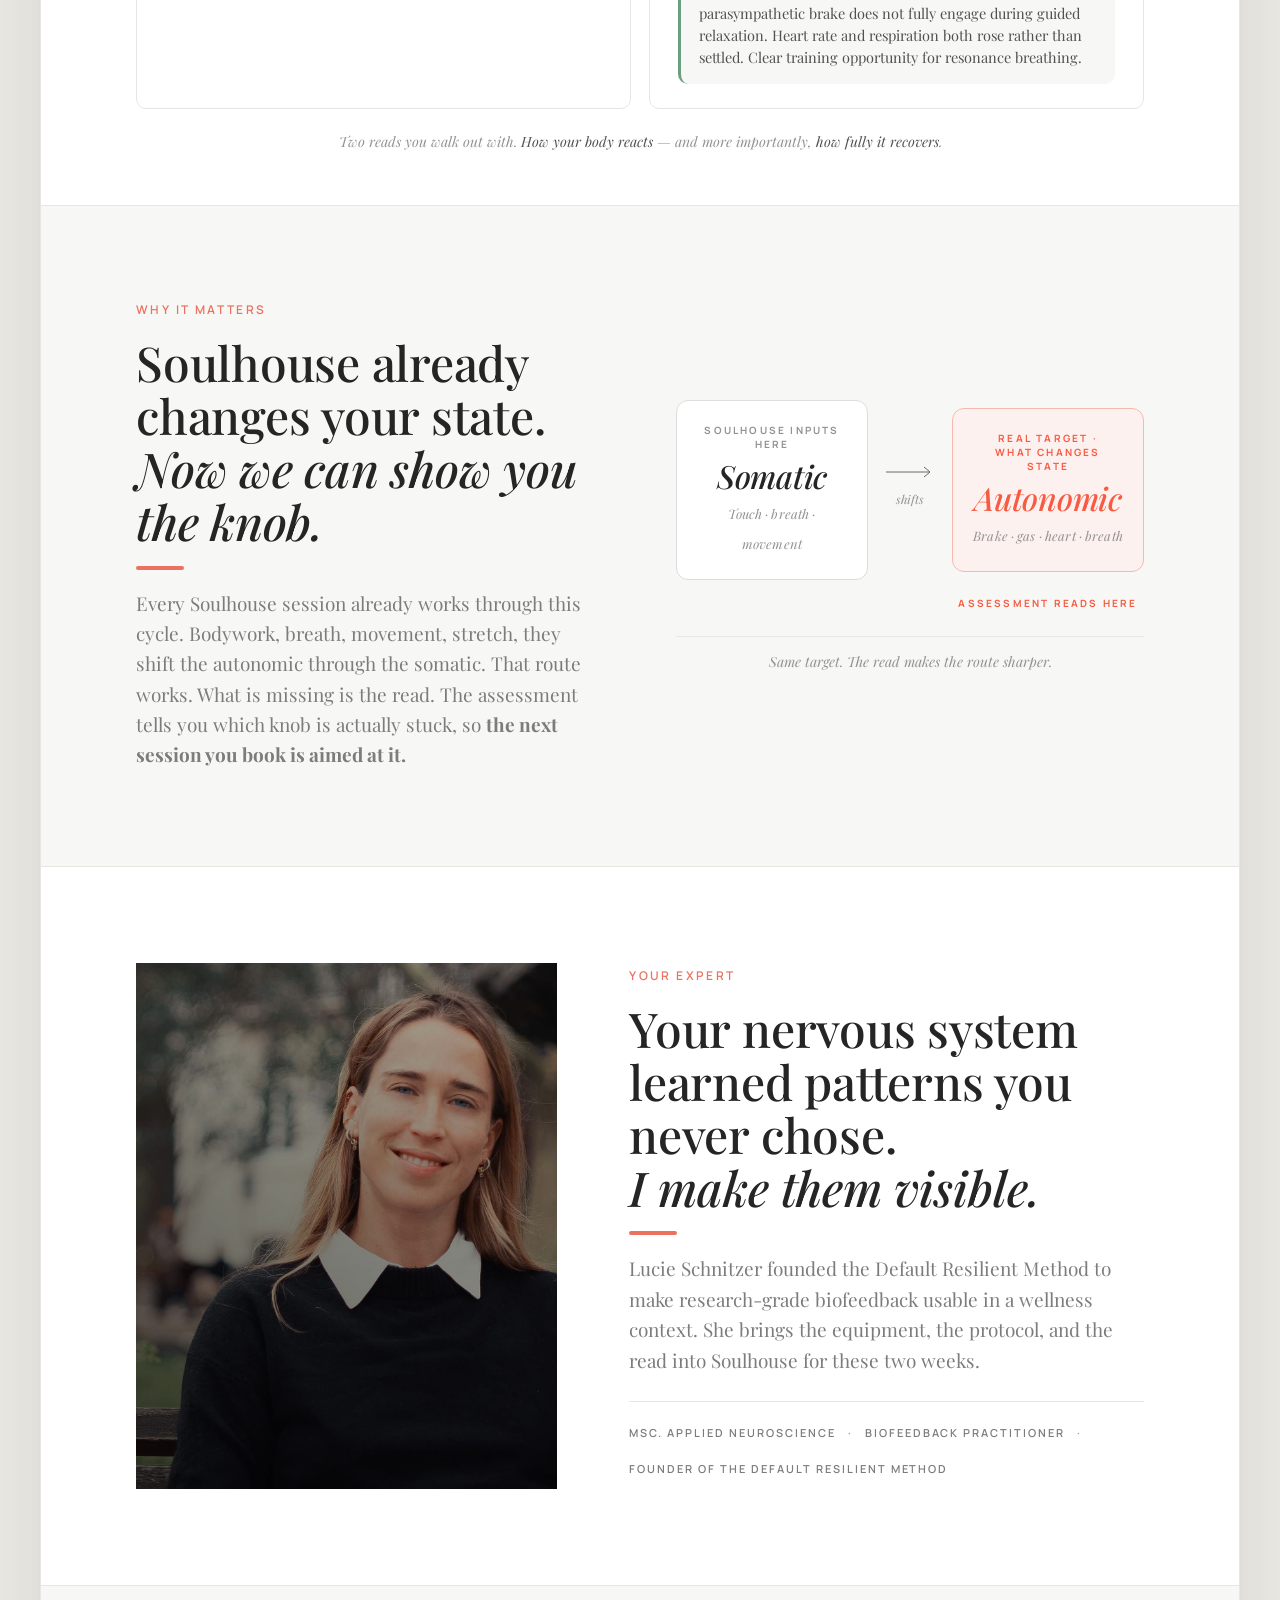
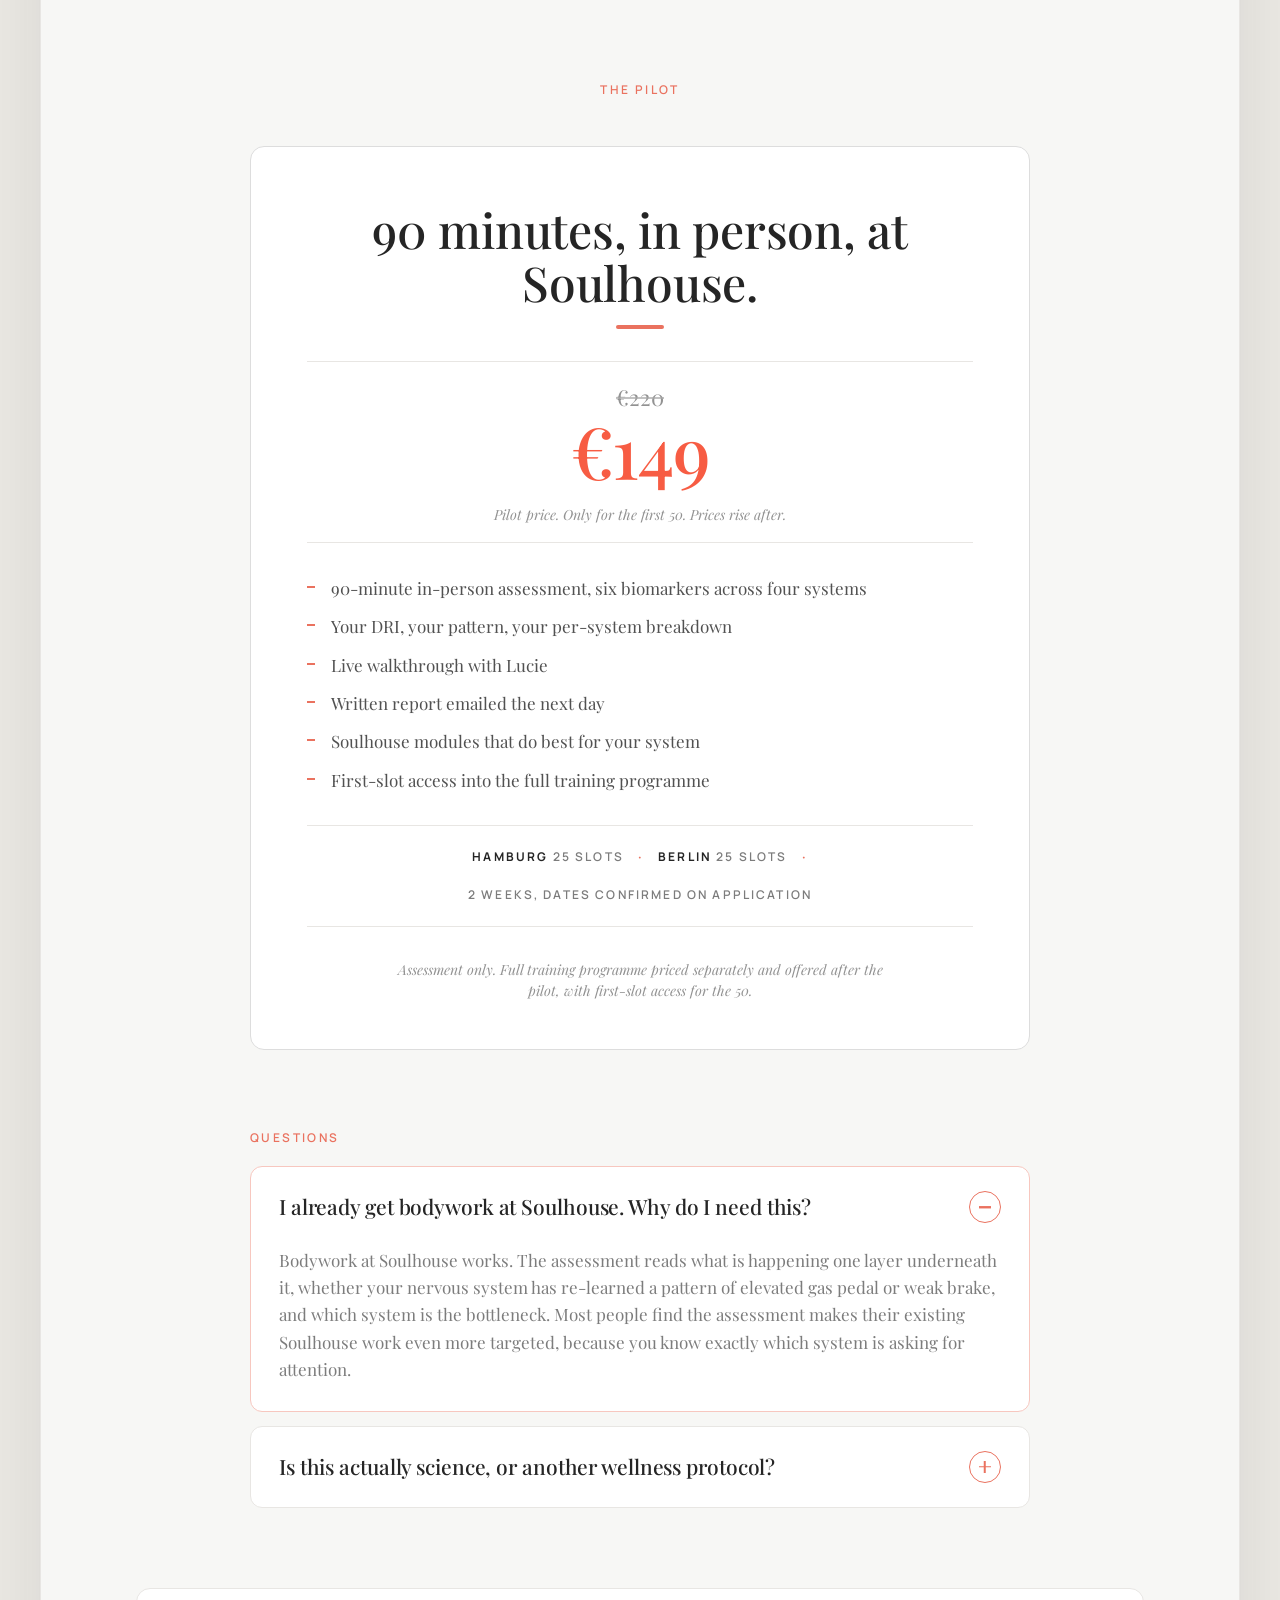
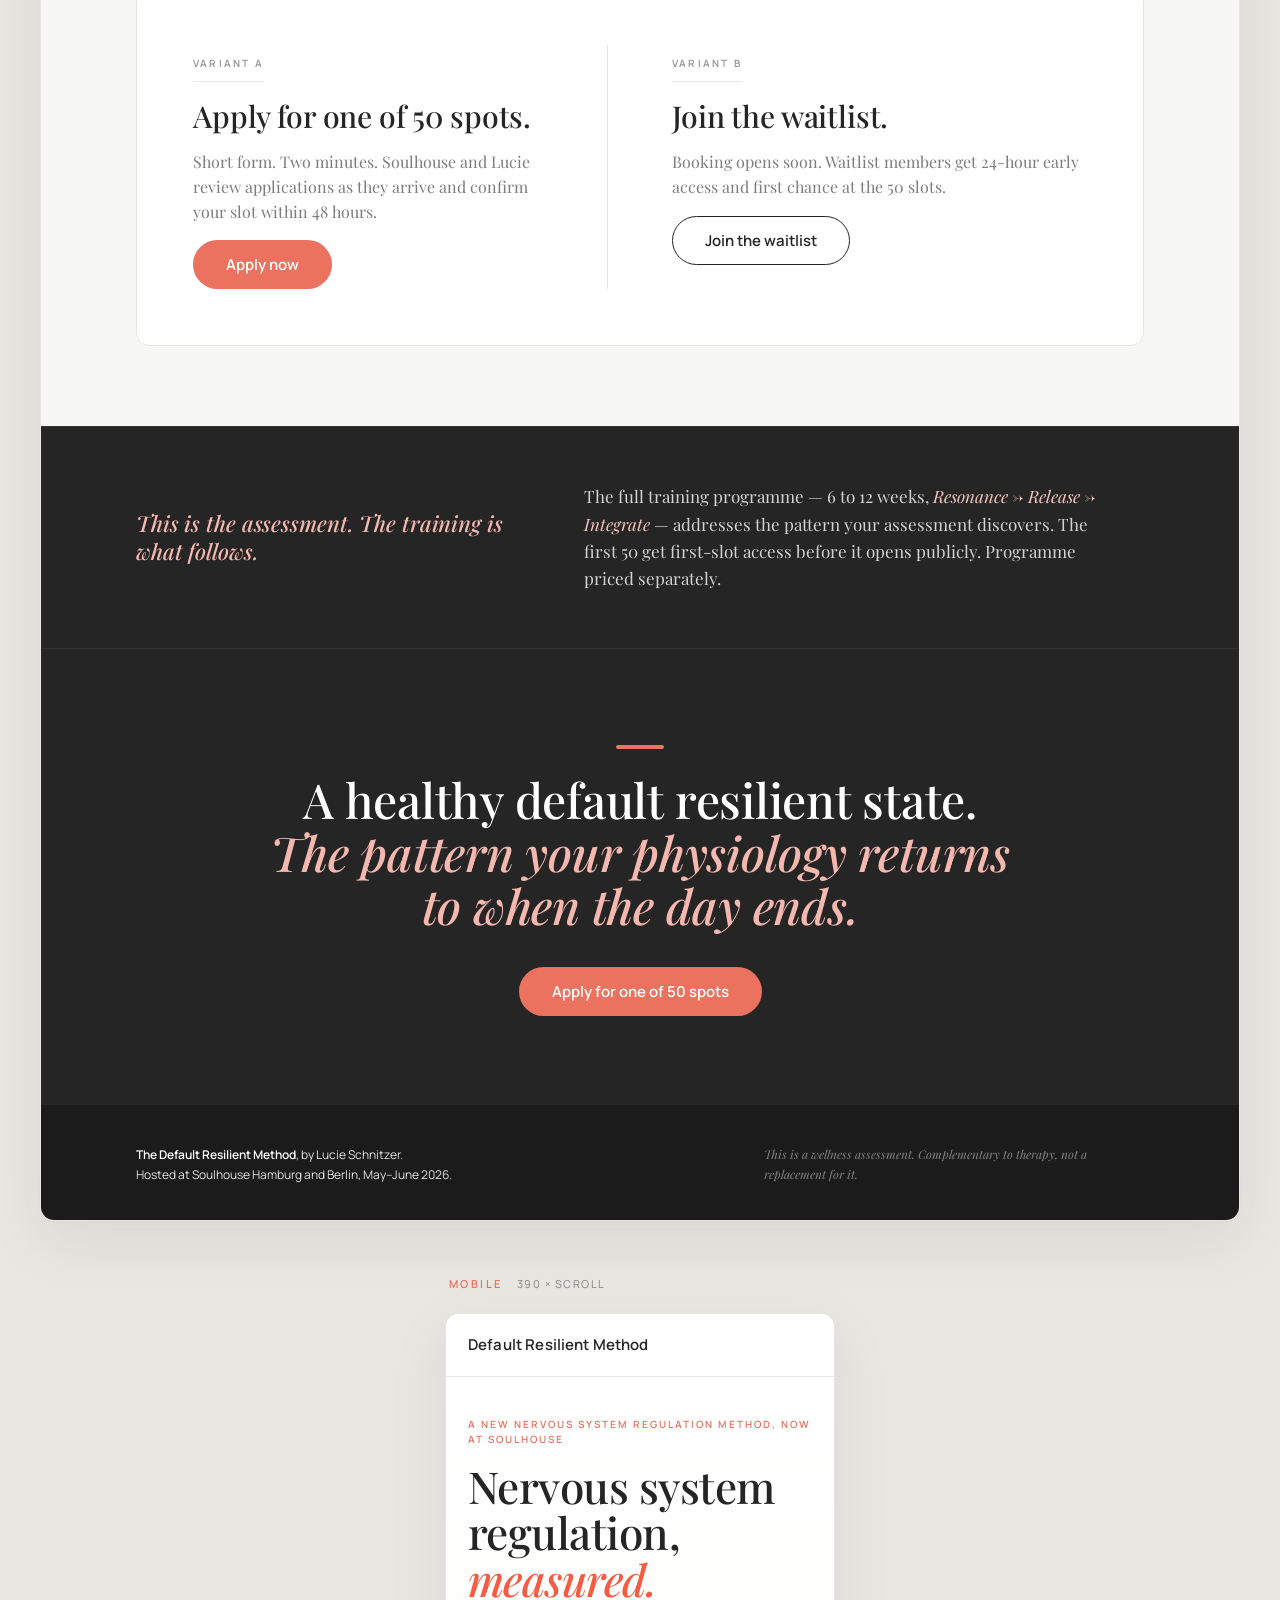
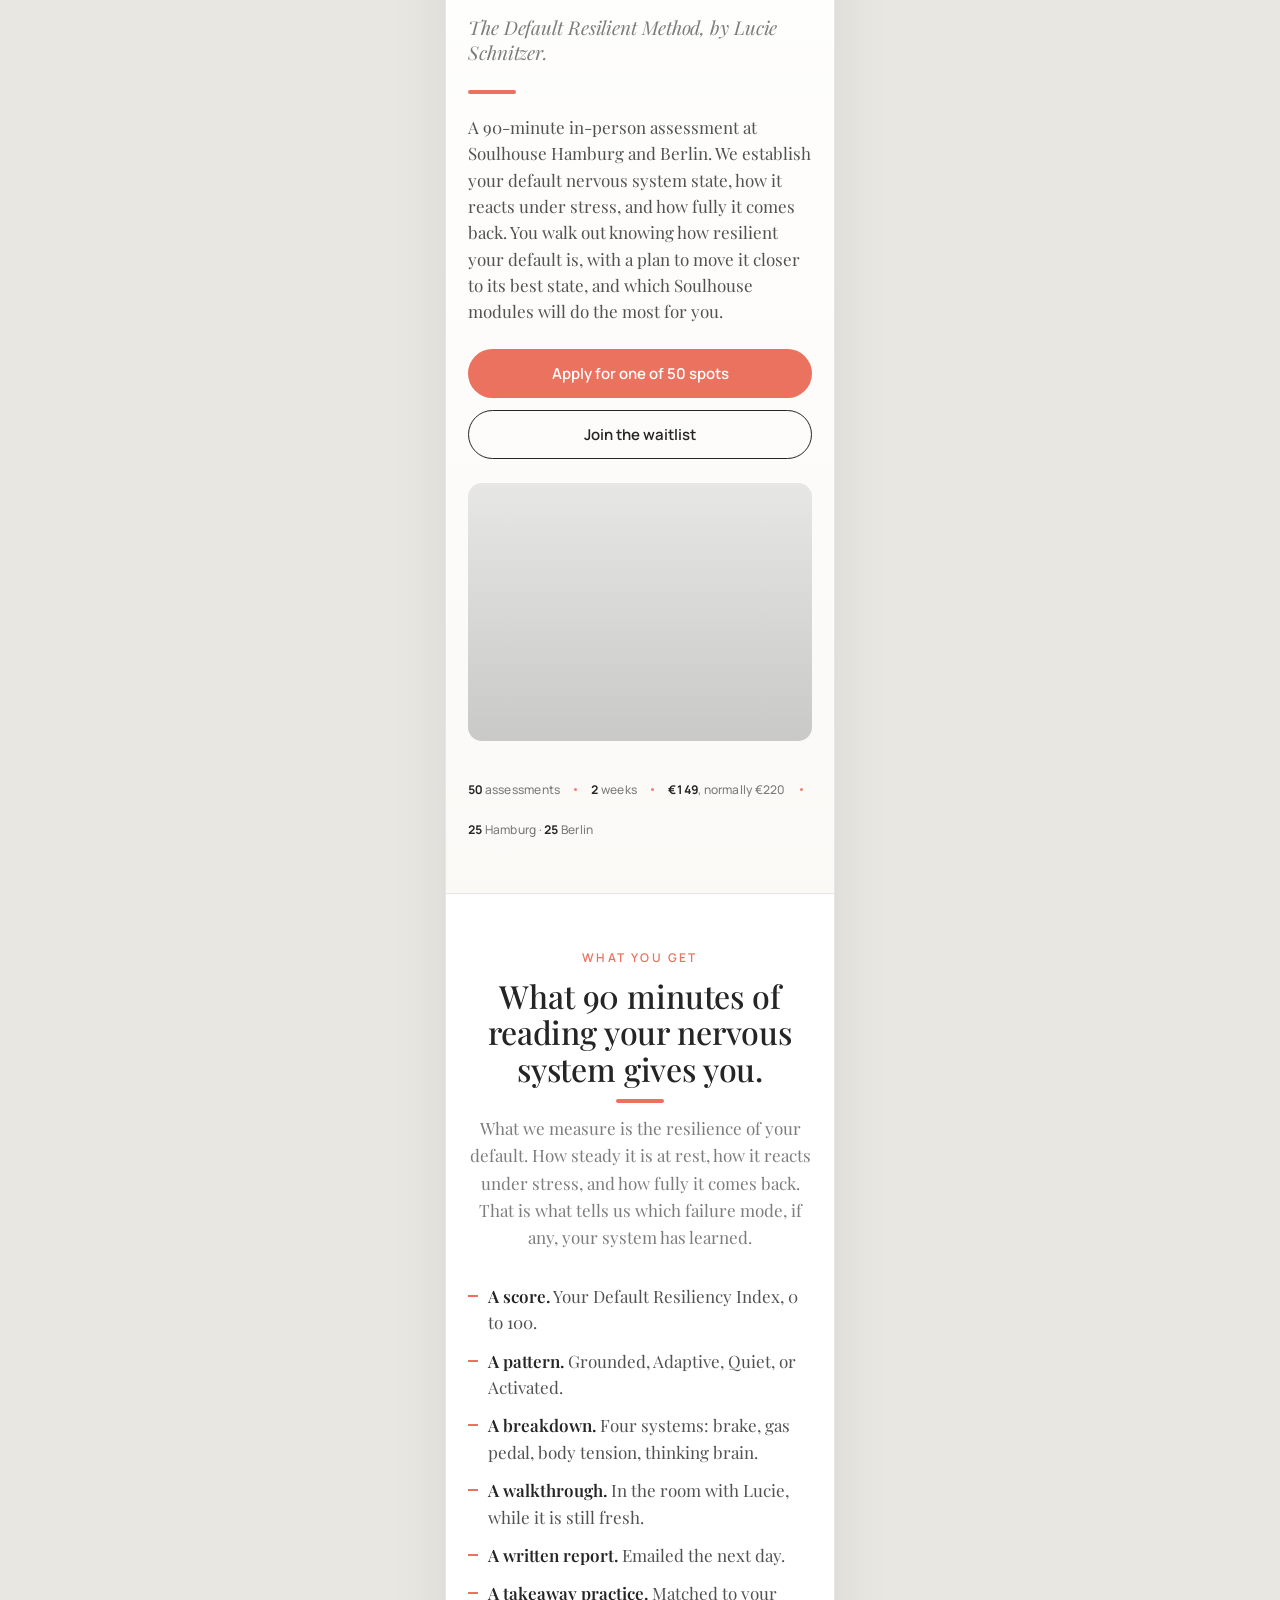
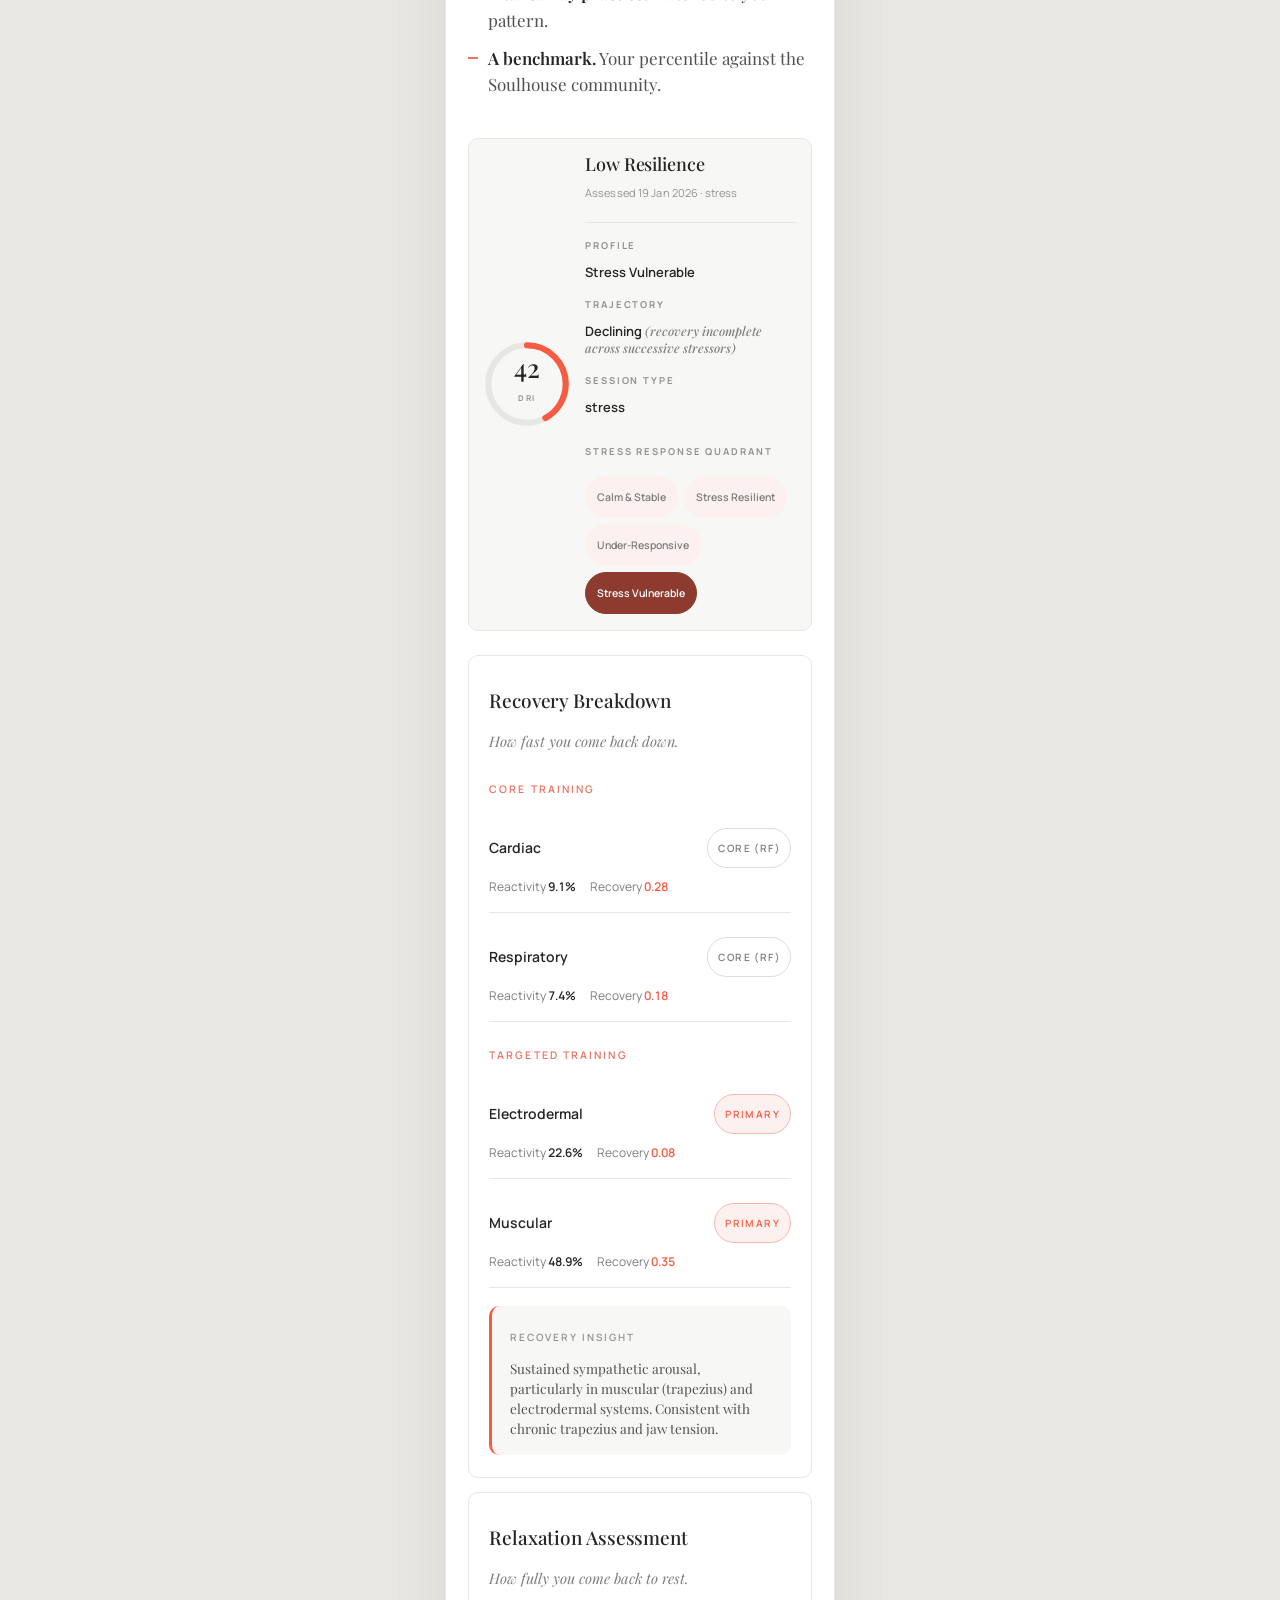
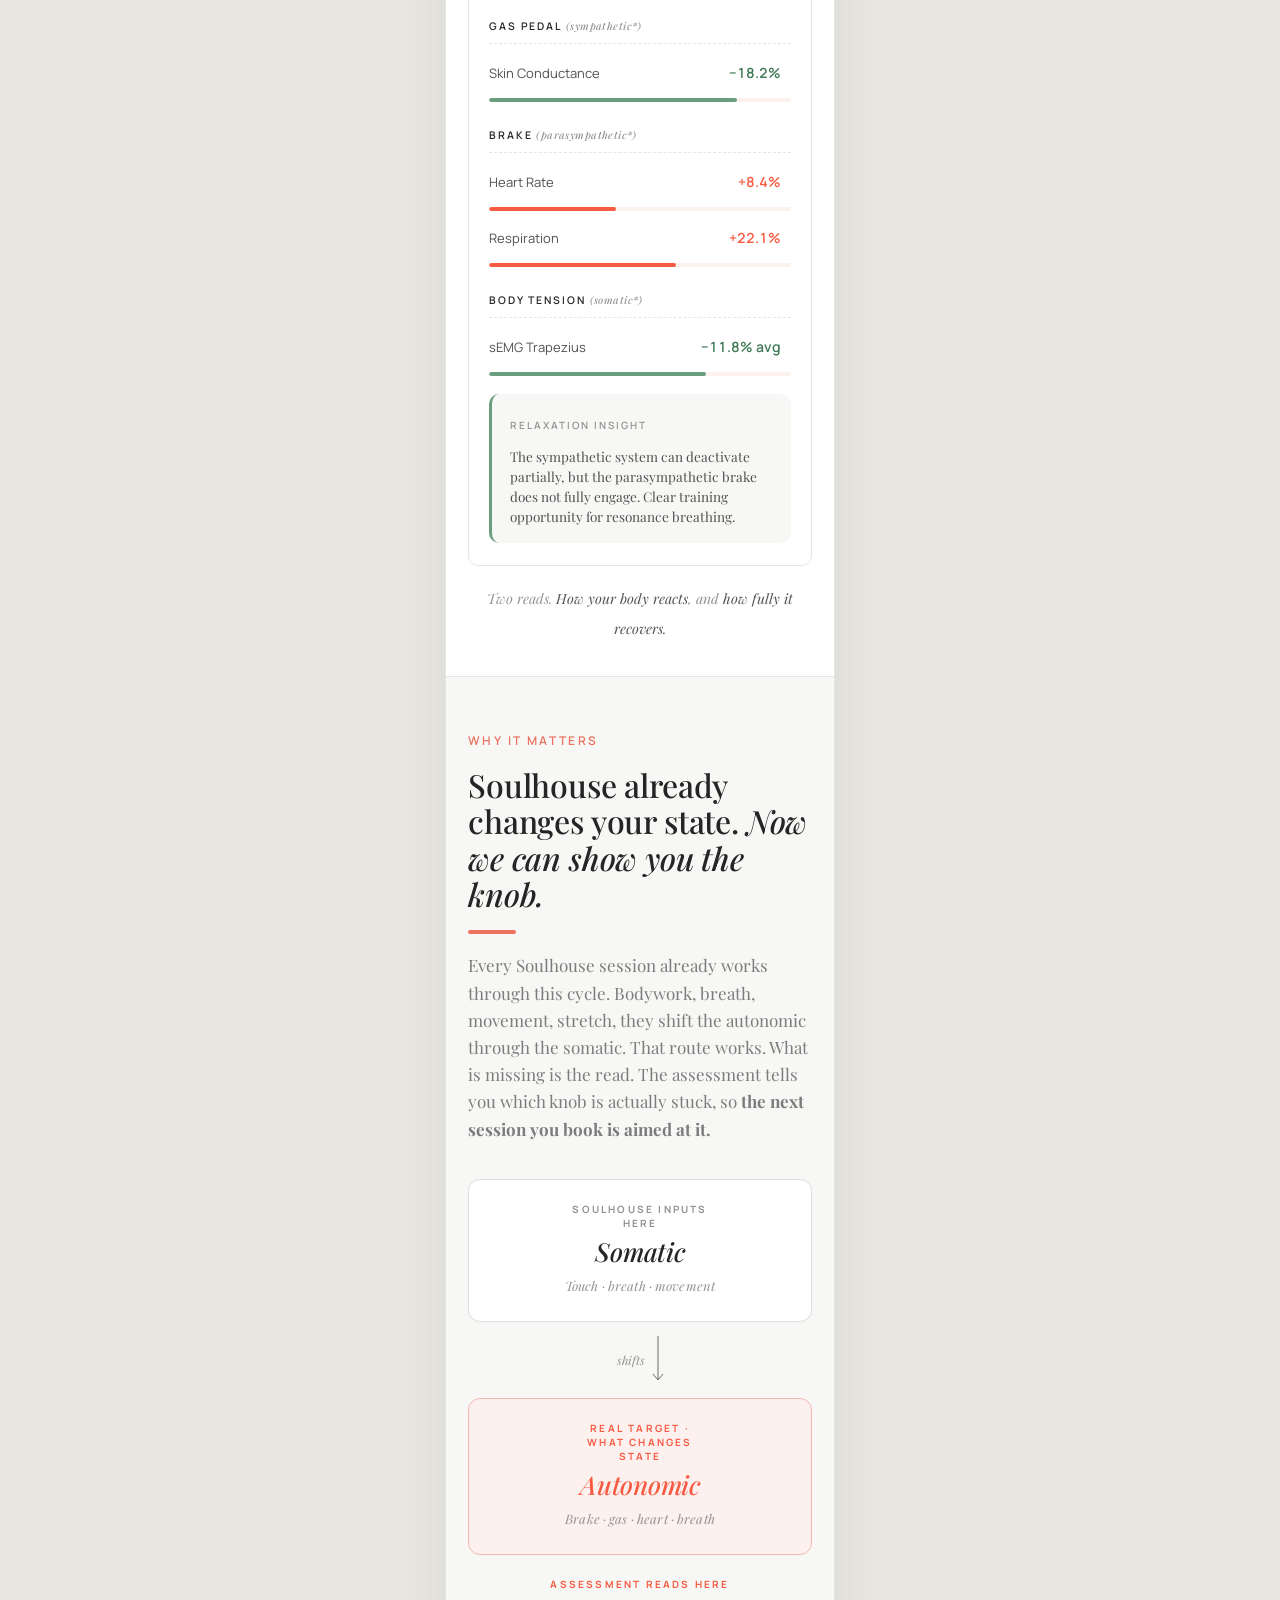
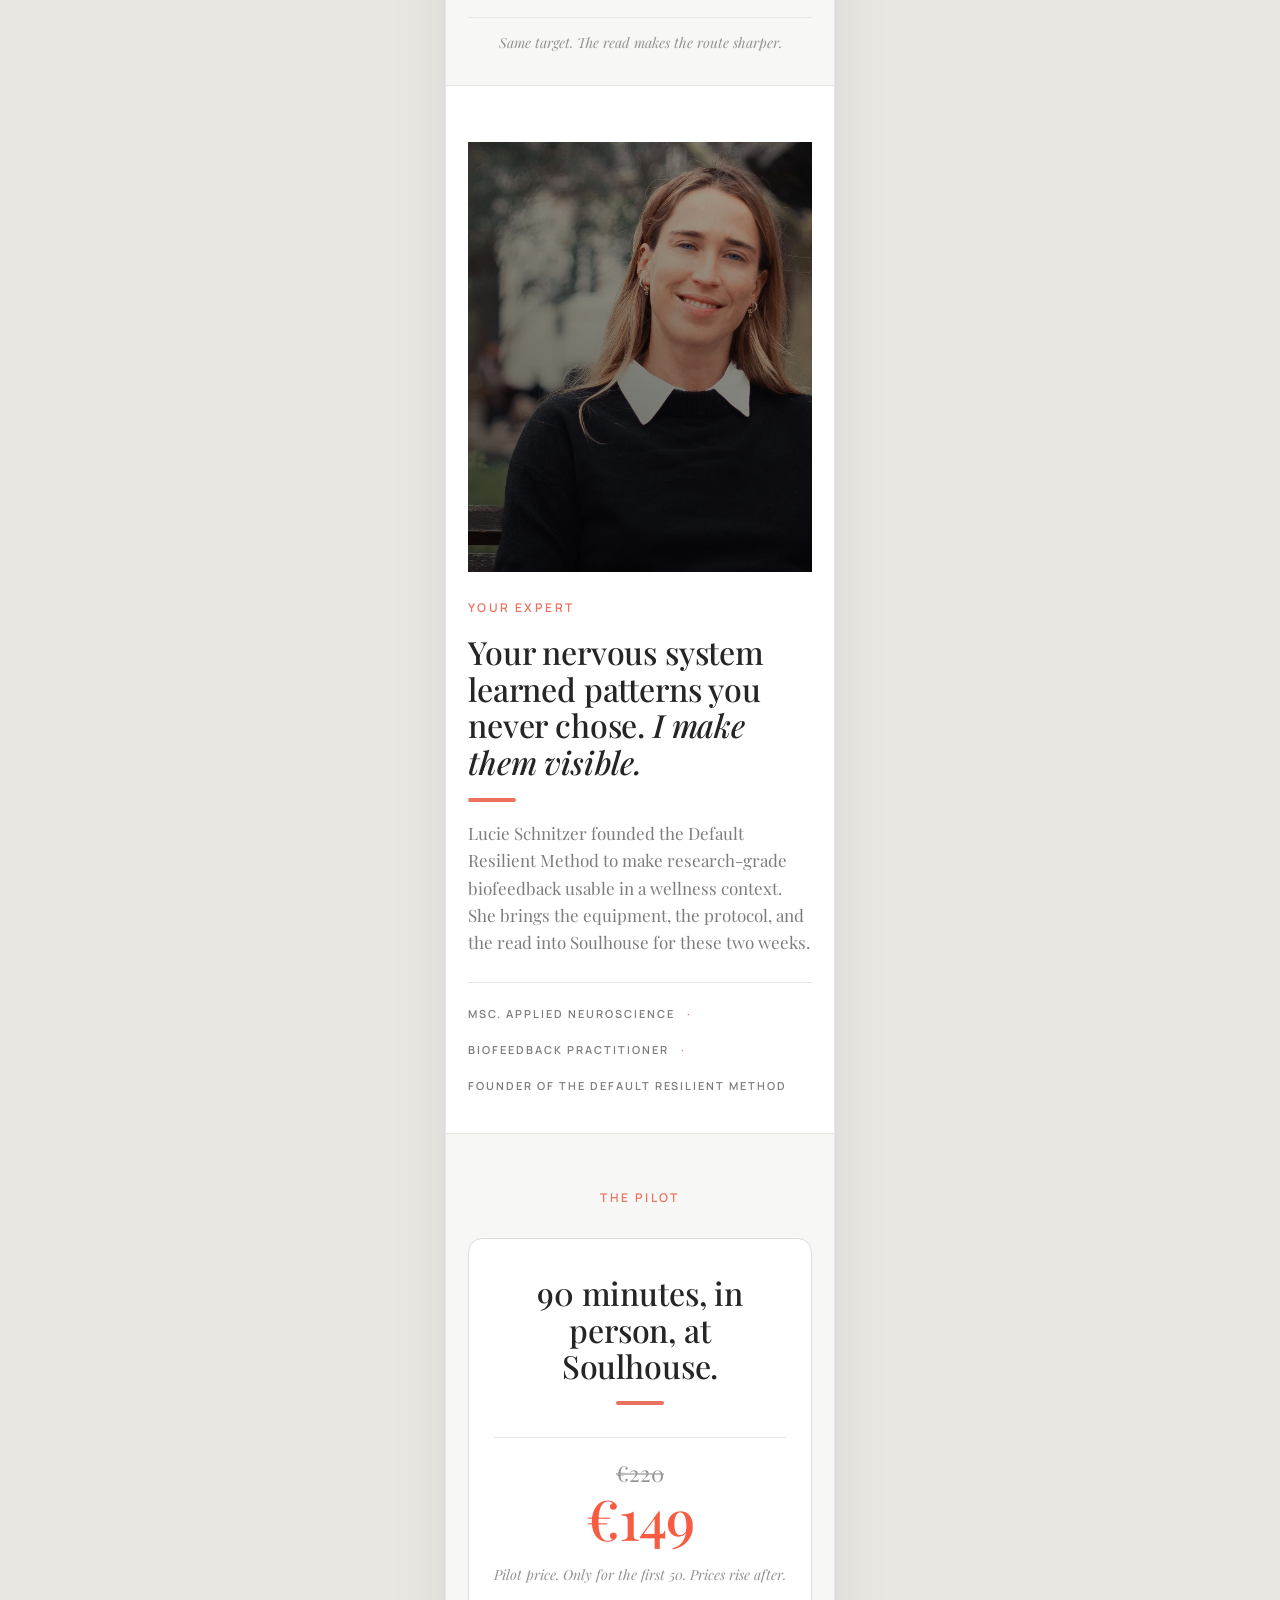
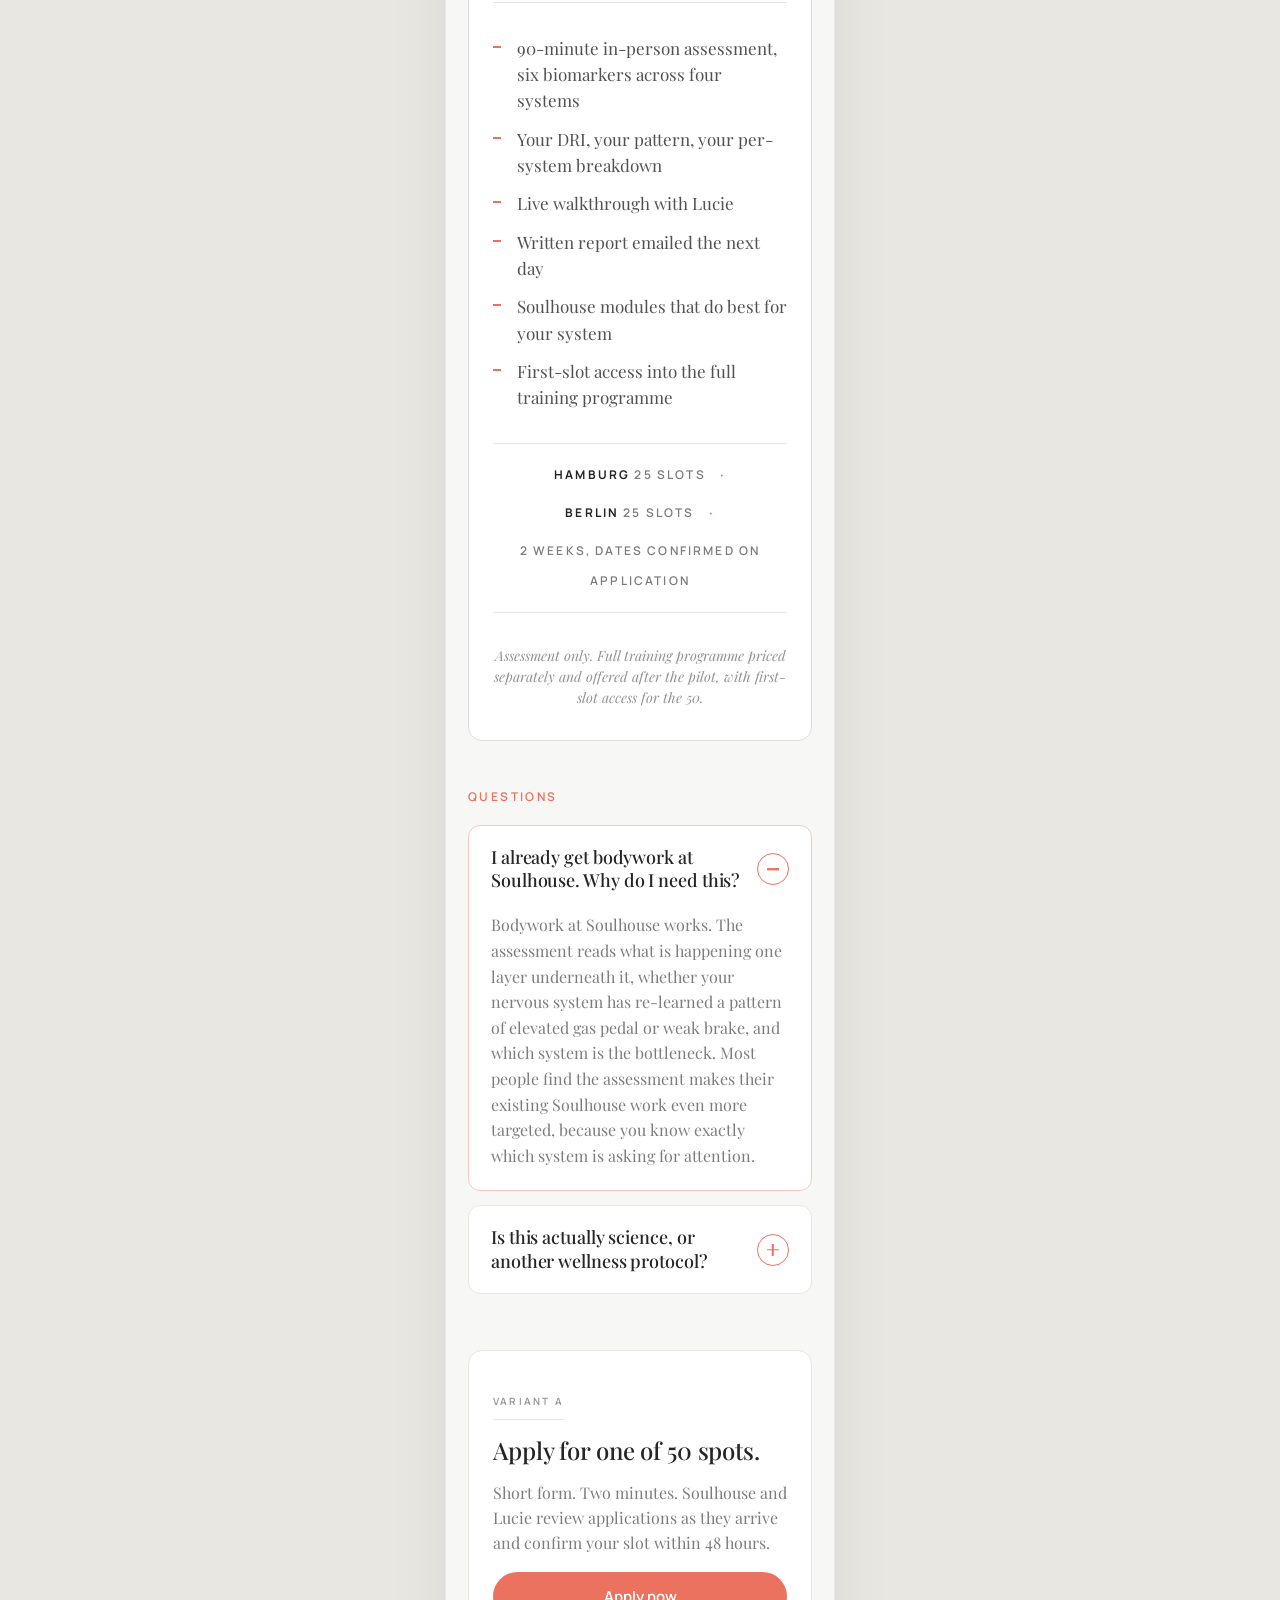
==== commit 7188e963: "Retire negation-first construction from hero and disclaimers Brand voice change 2026-04-29: the cons" ====
--- a/index.html
+++ b/index.html
@@ -7,7 +7,7 @@
 <link rel="stylesheet" href="assets/colors_and_type.css" />
 <link rel="stylesheet" href="assets/_base.css" />
 <link rel="stylesheet" href="sh.css" />
-<link rel="stylesheet" href="sh-additions.css" />
+<link rel="stylesheet" href="sh-additions.css?v=2" />
 </head>
 <body class="reviewer">
 <div style="position:fixed;top:14px;right:20px;z-index:100;background:#fff;border:1px solid #E8E6E3;border-radius:53px;padding:4px;display:inline-flex;font-family:'Manrope',sans-serif;font-size:12px;font-weight:600;letter-spacing:0.02em;box-shadow:0 2px 8px rgba(0,0,0,0.06)">
@@ -571,7 +571,7 @@
             <div class="sh-close">
               <div class="sh-container sh-close-inner">
                 <span class="dr-rule sh-rule--center"></span>
-                <h2 class="sh-h2 sh-h2--close">A healthy default resilient state.<br/><em>Not a feeling. A default you can return to.</em></h2>
+                <h2 class="sh-h2 sh-h2--close">A healthy default resilient state.<br/><em>The pattern your physiology returns to when the day ends.</em></h2>
                 <button class="dr-btn dr-btn-primary sh-close-btn">Apply for one of 50 spots</button>
               </div>
             </div>
@@ -584,7 +584,7 @@
                   Hosted at Soulhouse Hamburg and Berlin, May–June 2026.
                 </div>
                 <div class="sh-foot-small">
-                  This is a wellness assessment. Not a medical service. Complementary to therapy, not a replacement for it.
+                  This is a wellness assessment. Complementary to therapy, not a replacement for it.
                 </div>
               </div>
             </footer>
@@ -1022,7 +1022,7 @@
             <div class="sh-close">
               <div class="sh-container sh-close-inner">
                 <span class="dr-rule sh-rule--center"></span>
-                <h2 class="sh-h2 sh-h2--close">A healthy default resilient state. <em>Not a feeling. A default you can return to.</em></h2>
+                <h2 class="sh-h2 sh-h2--close">A healthy default resilient state. <em>The pattern your physiology returns to when the day ends.</em></h2>
                 <button class="dr-btn dr-btn-primary sh-close-btn">Apply for one of 50 spots</button>
               </div>
             </div>
@@ -1034,7 +1034,7 @@
                   Hosted at Soulhouse Hamburg and Berlin, May–June 2026.
                 </div>
                 <div class="sh-foot-small">
-                  This is a wellness assessment. Not a medical service. Complementary to therapy, not a replacement for it.
+                  This is a wellness assessment. Complementary to therapy, not a replacement for it.
                 </div>
               </div>
             </footer>
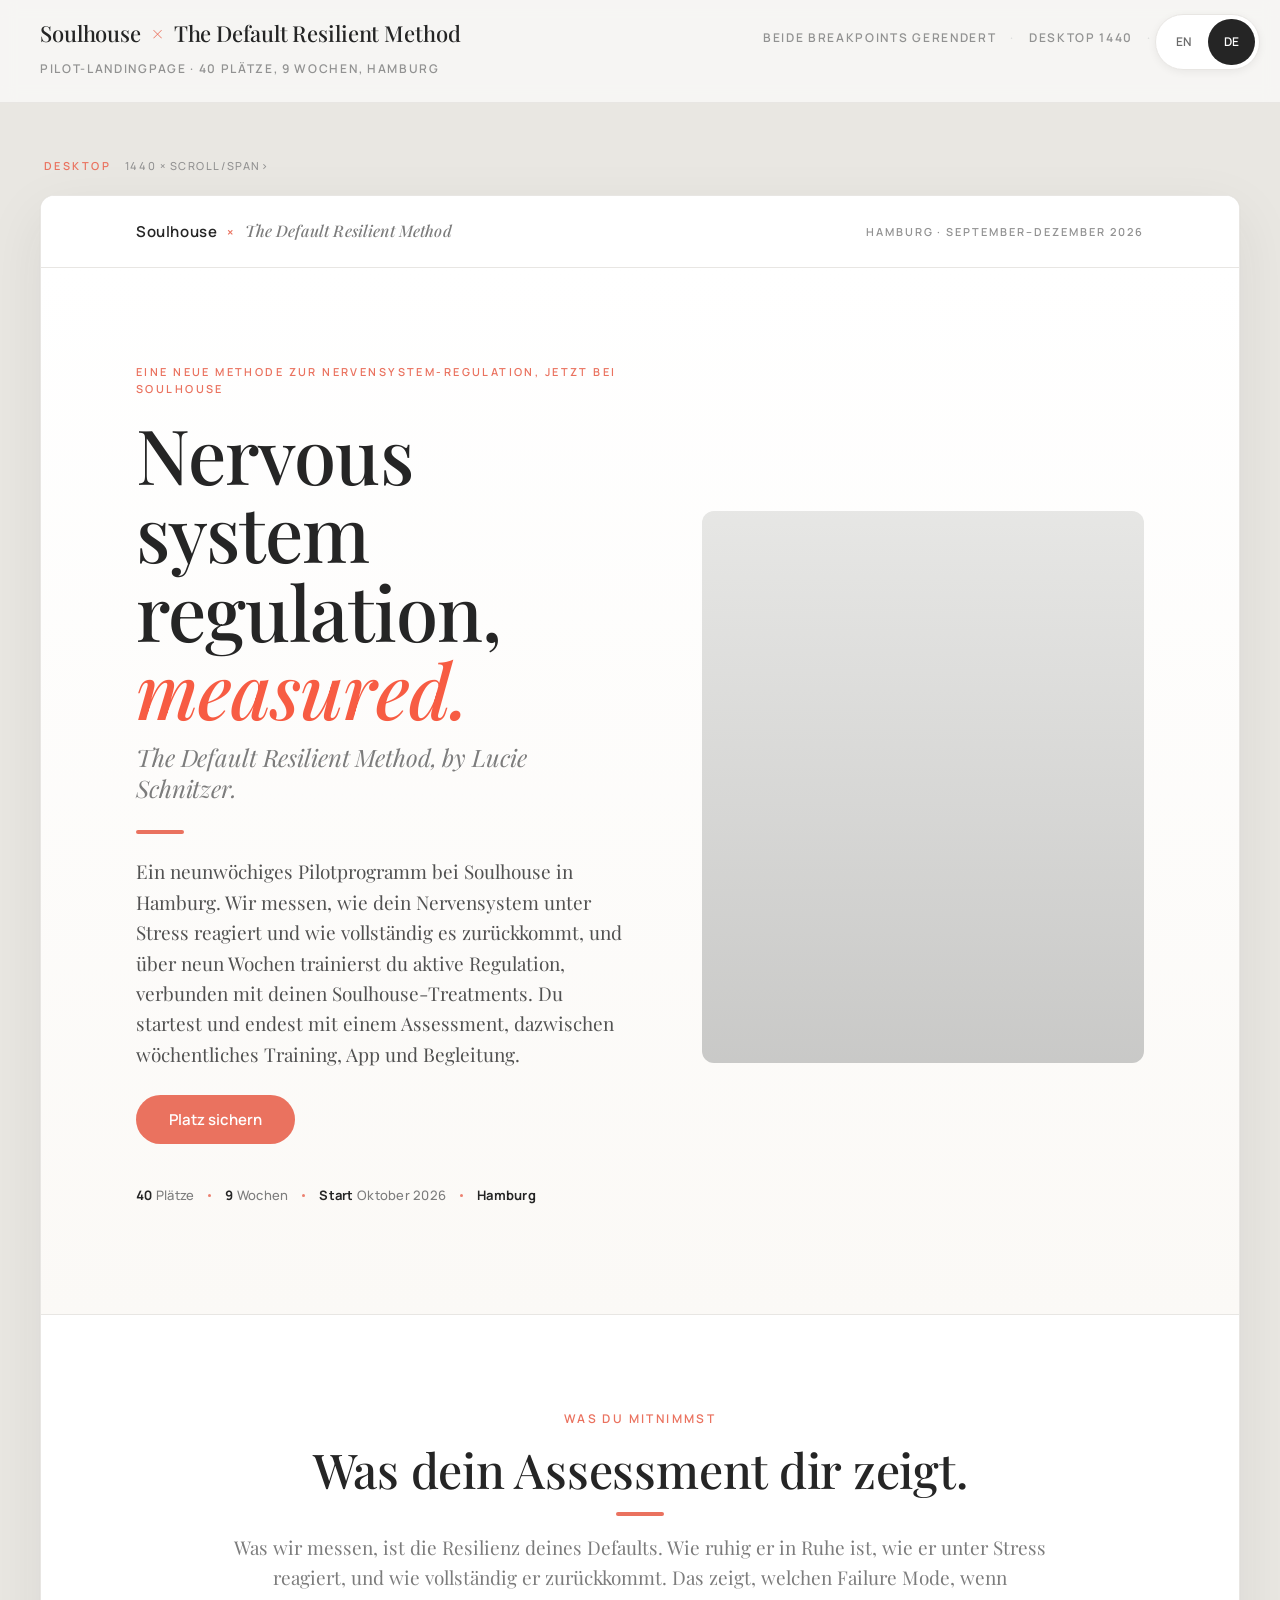
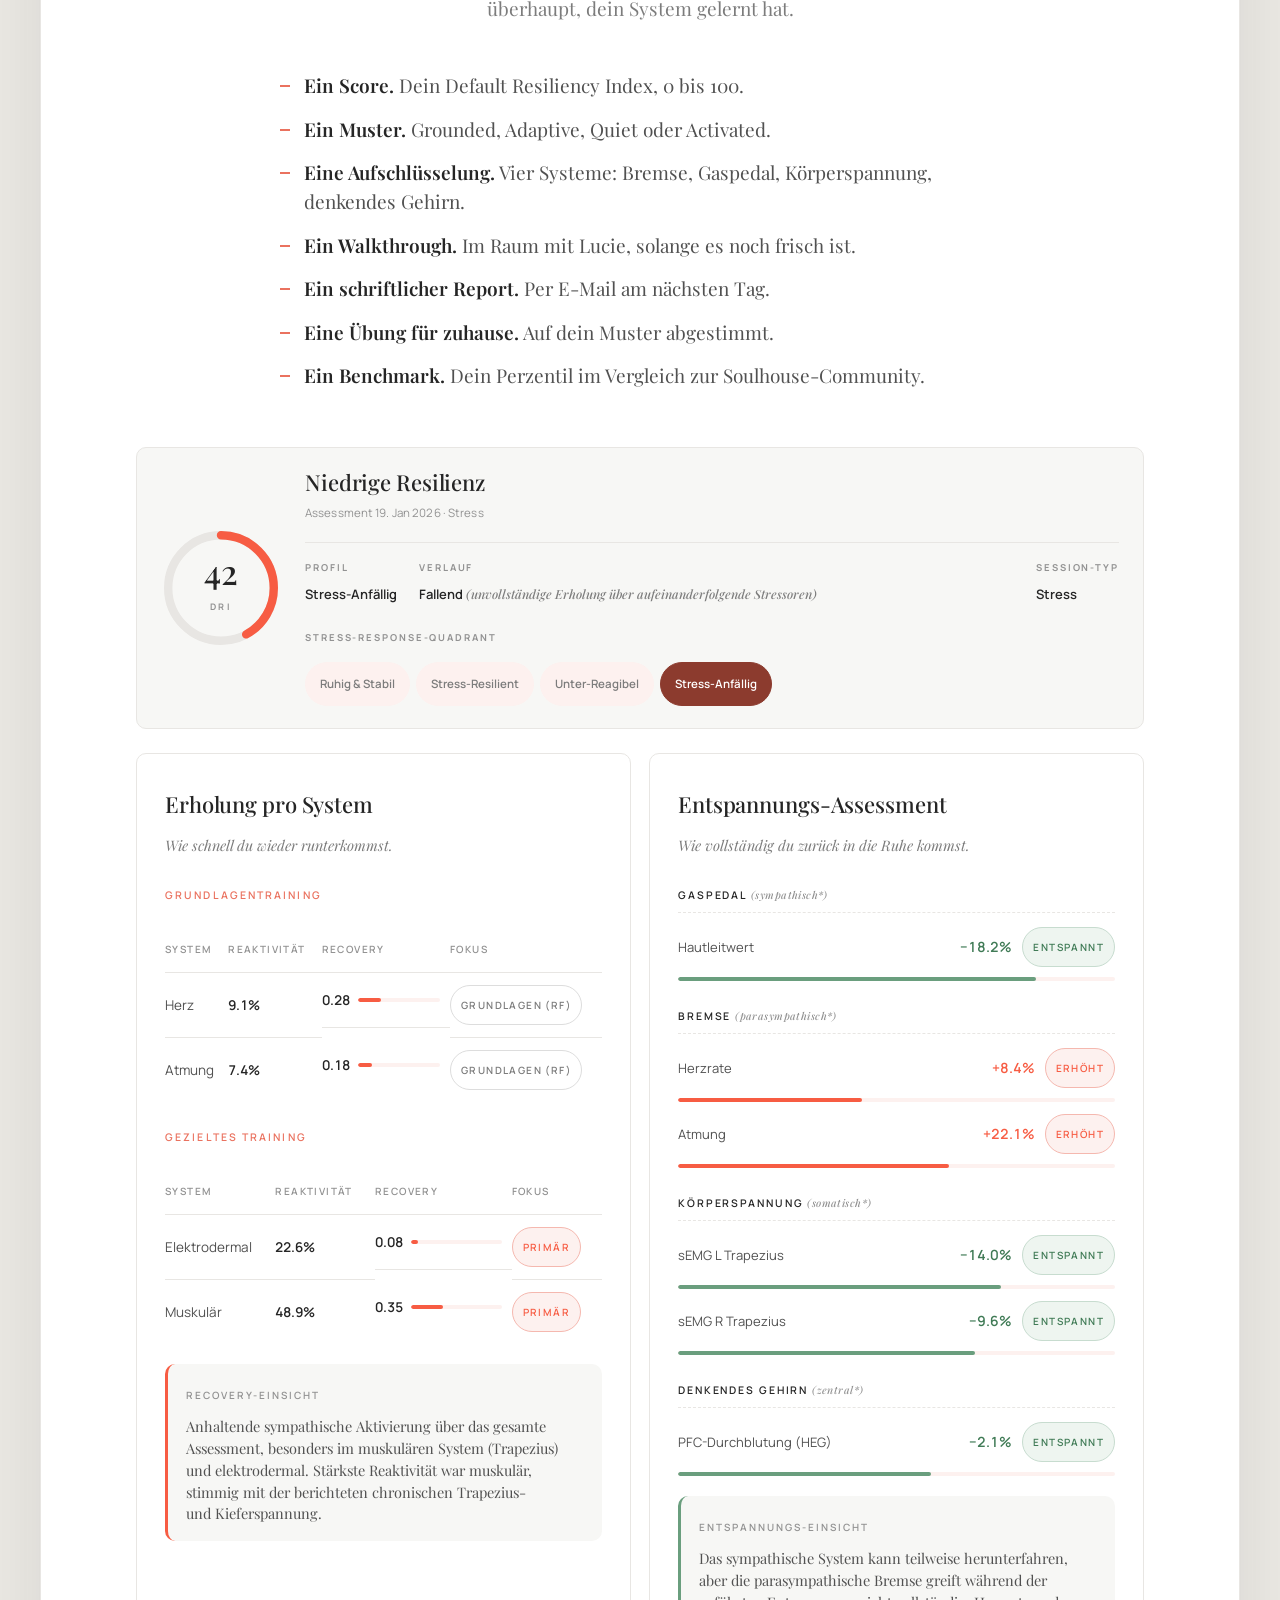
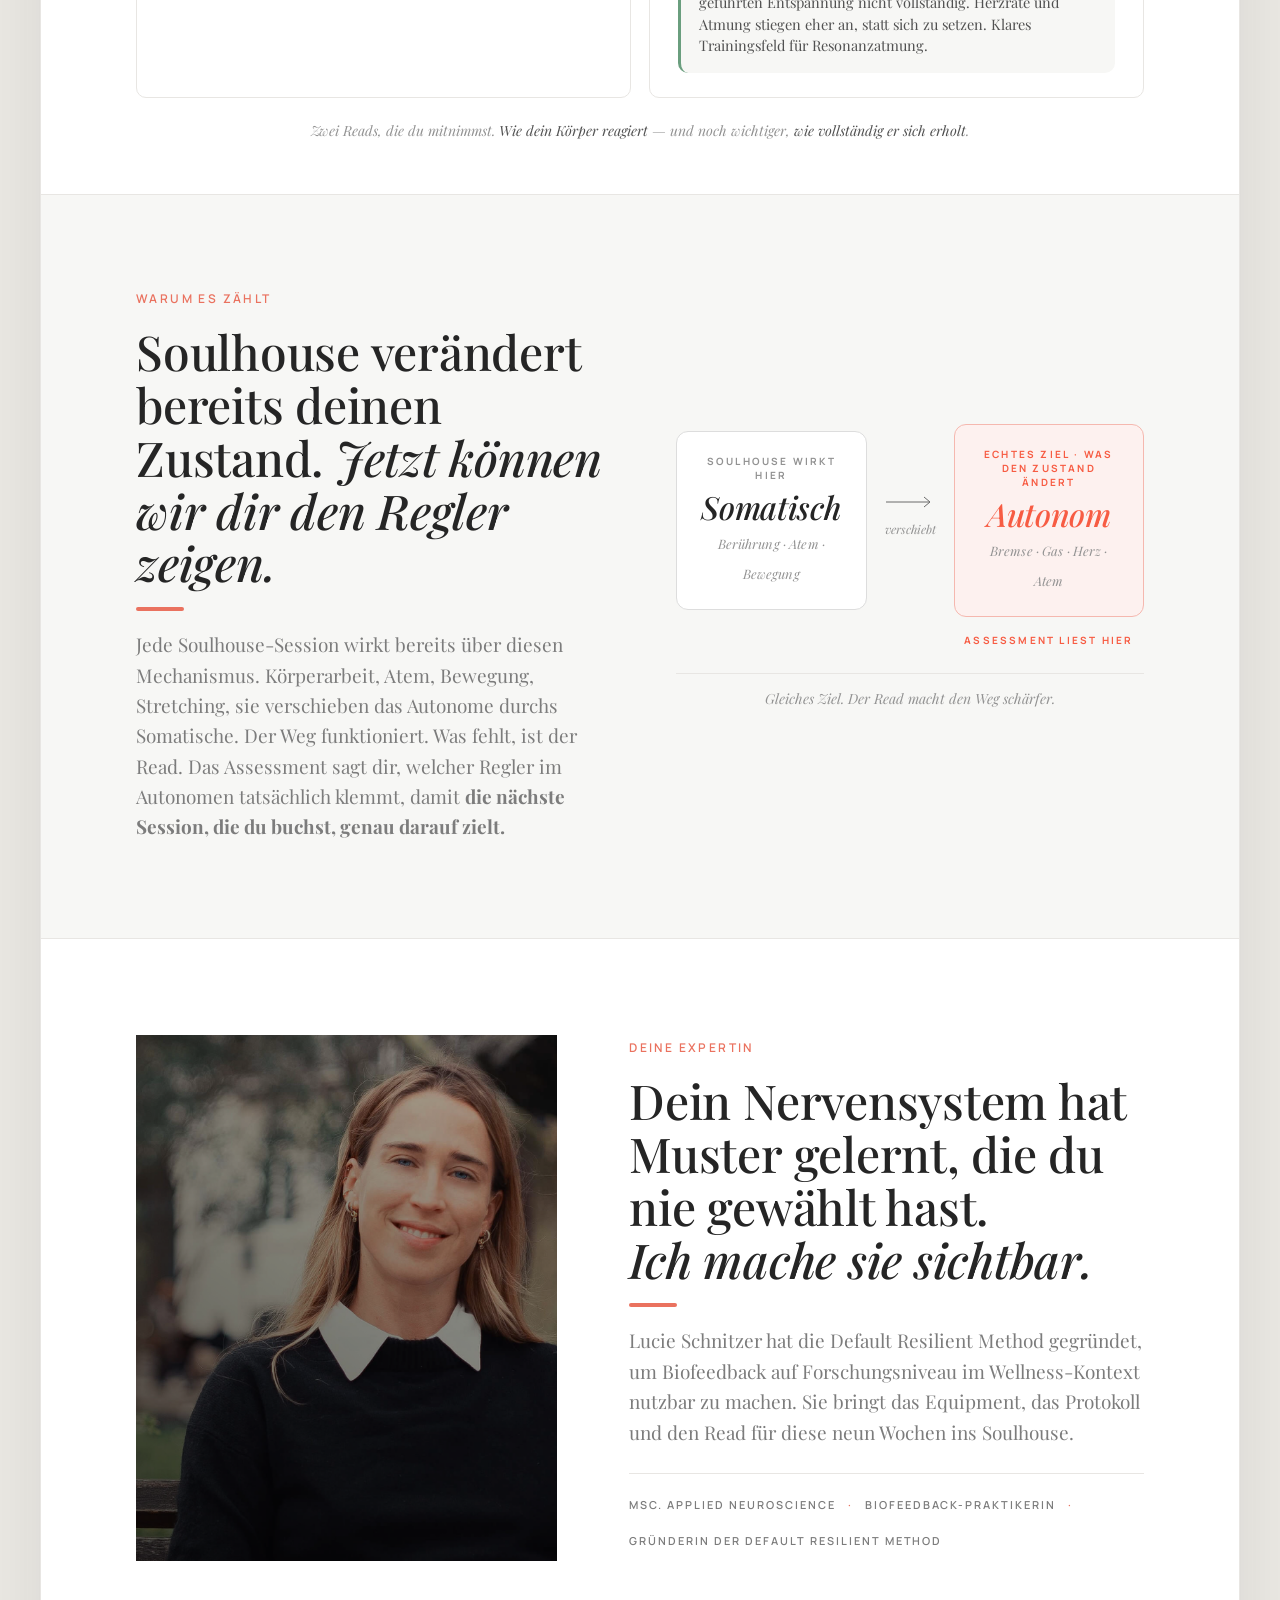
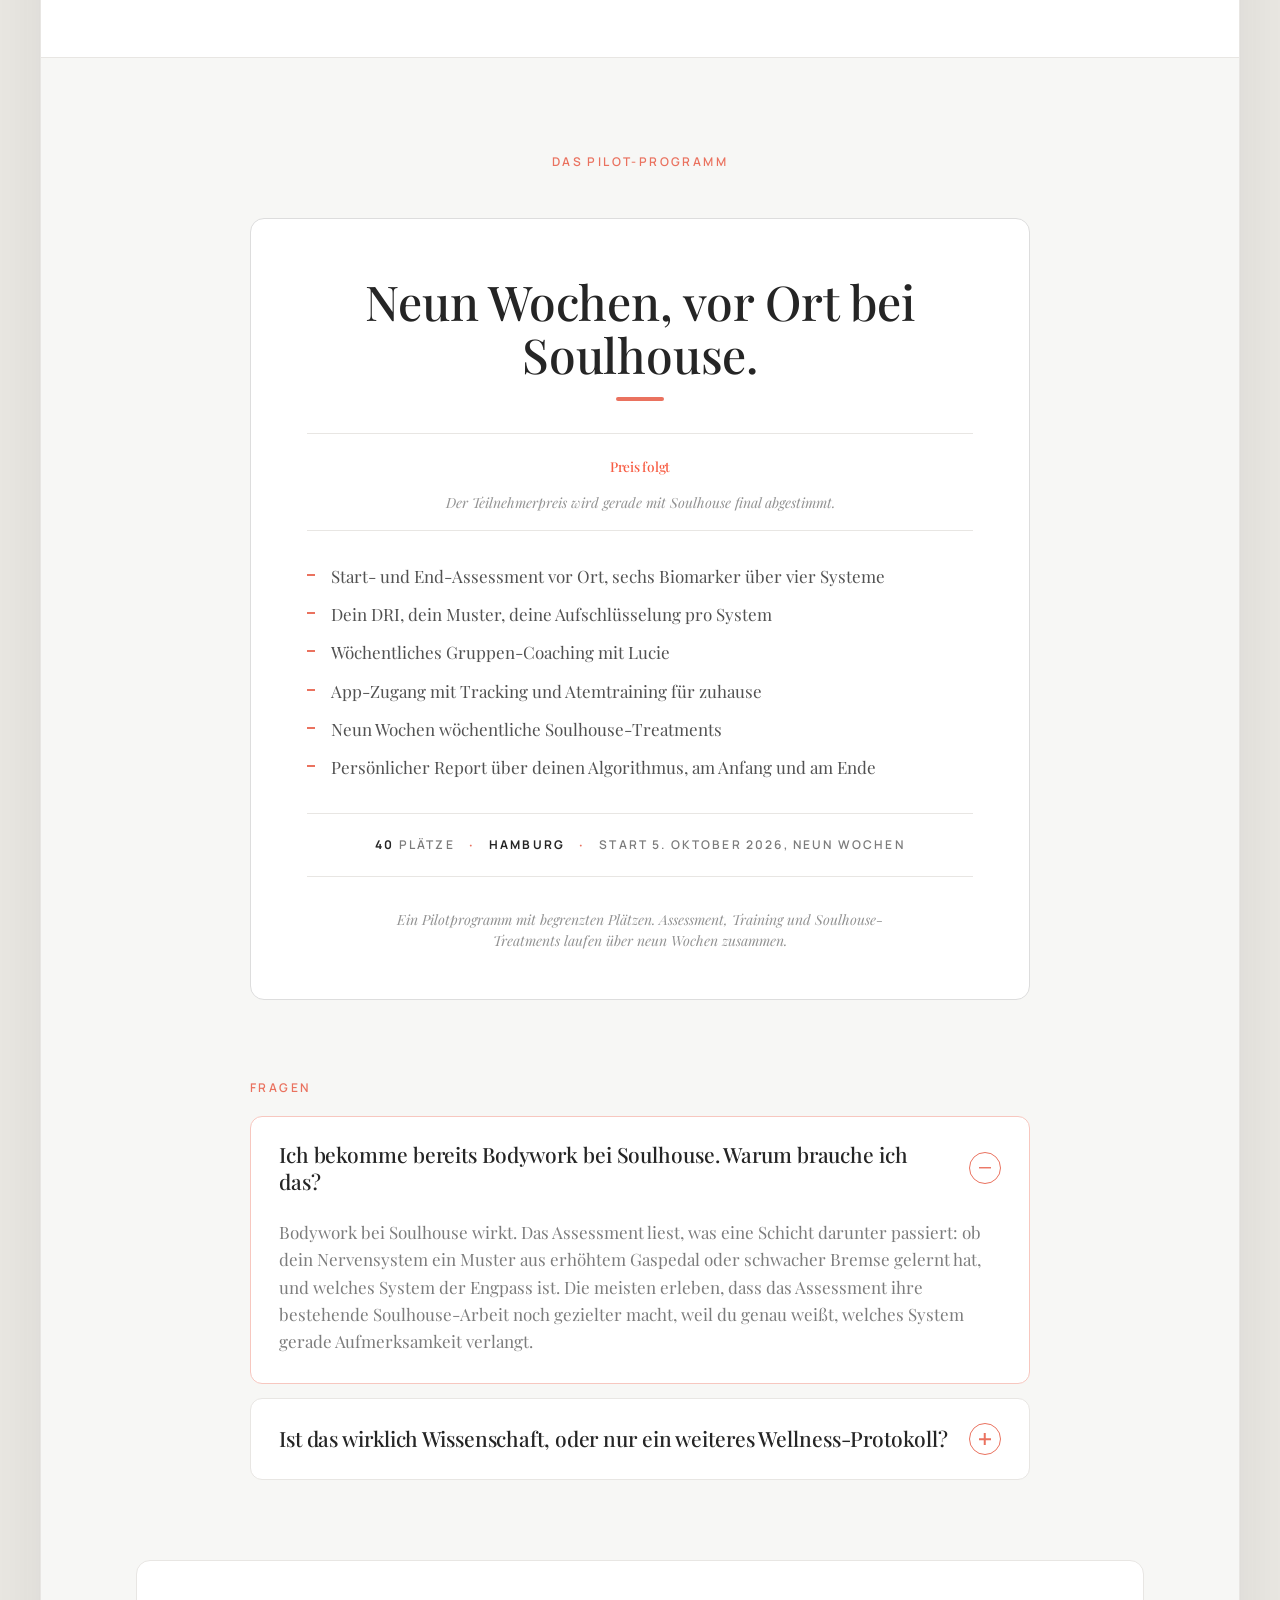
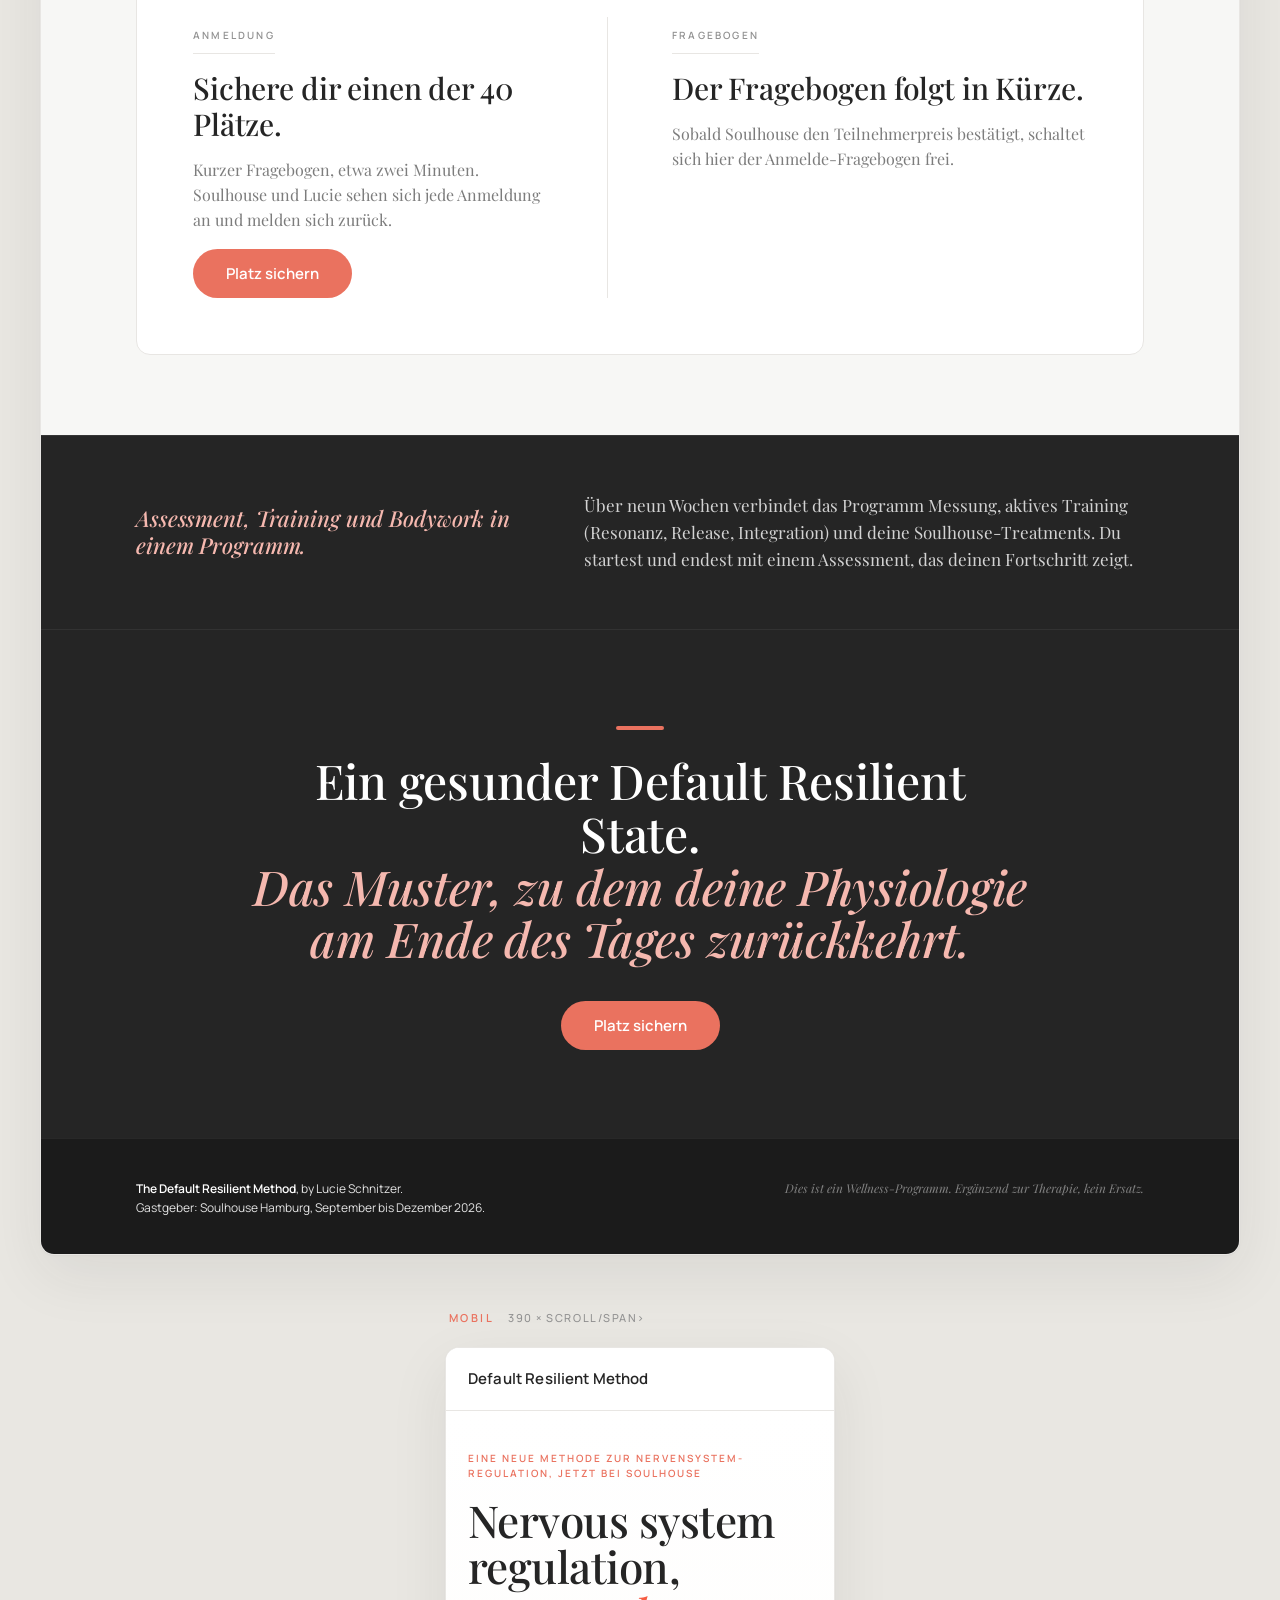
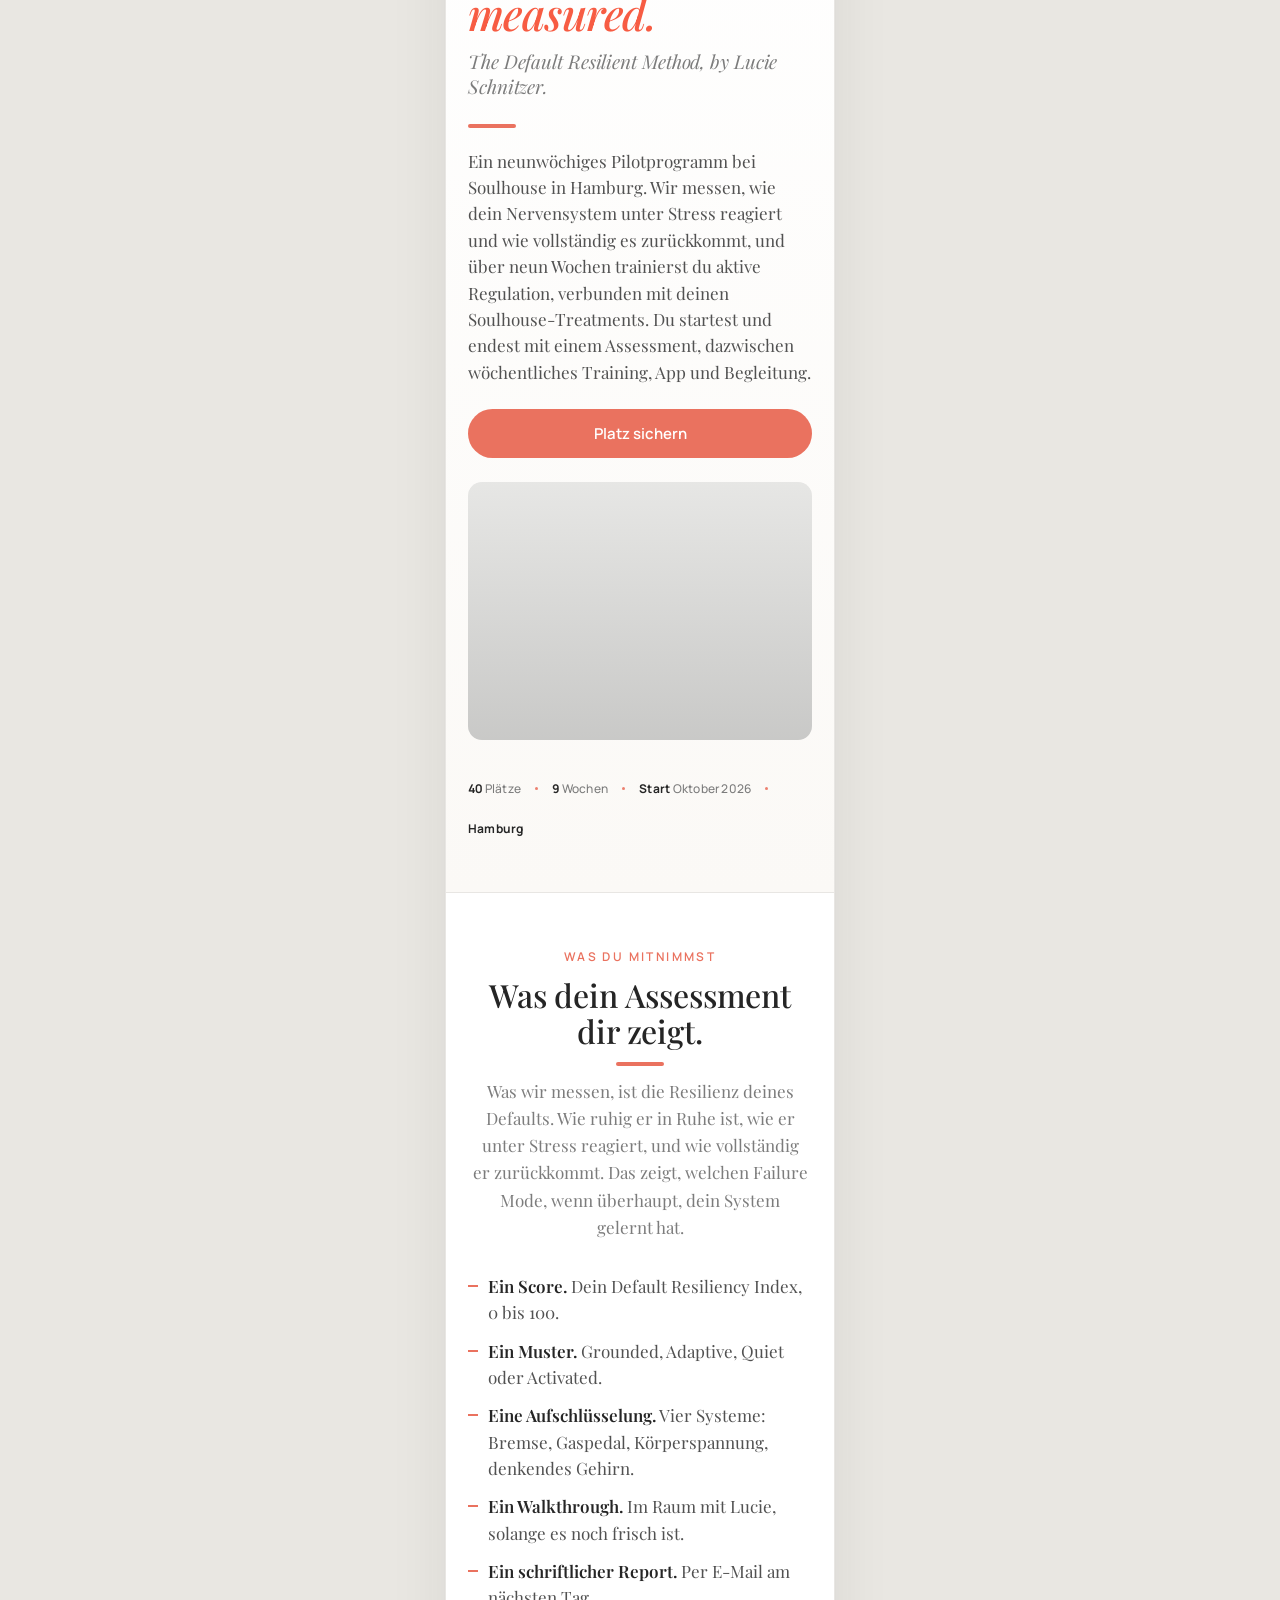
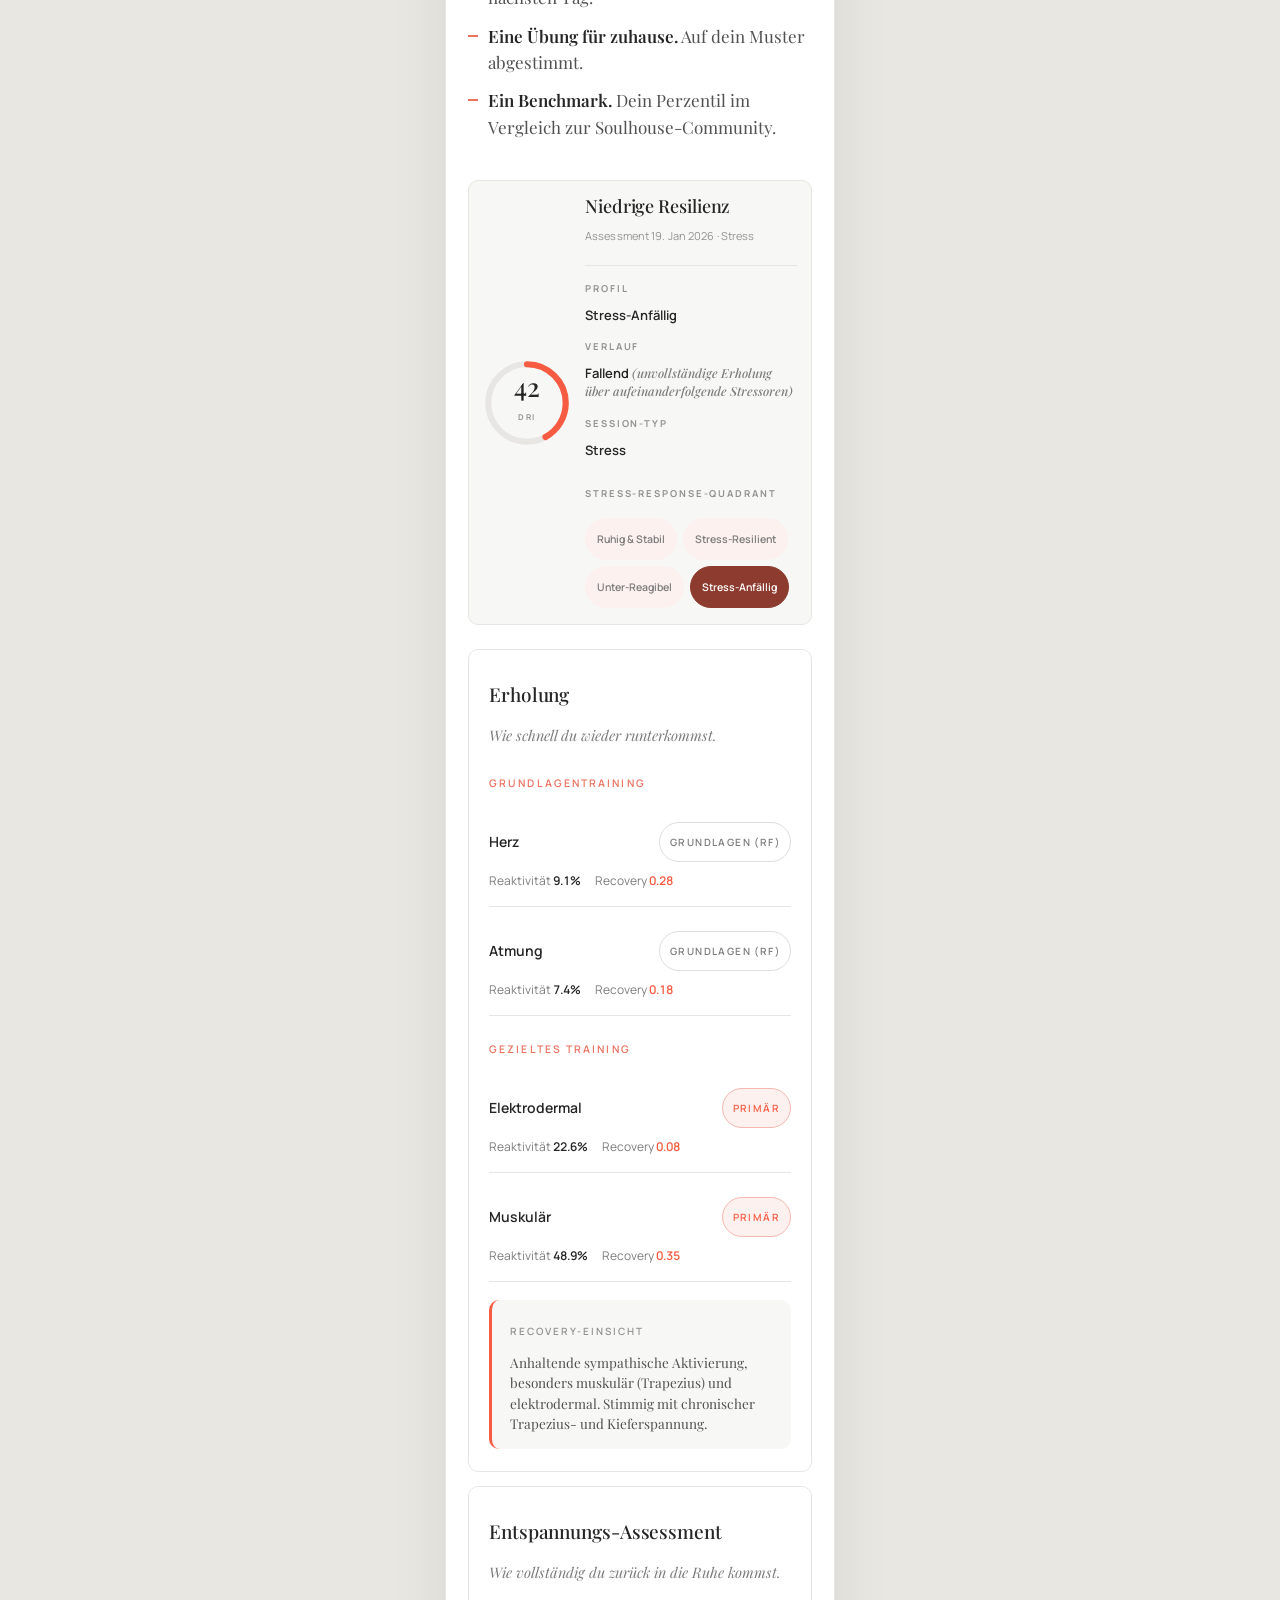
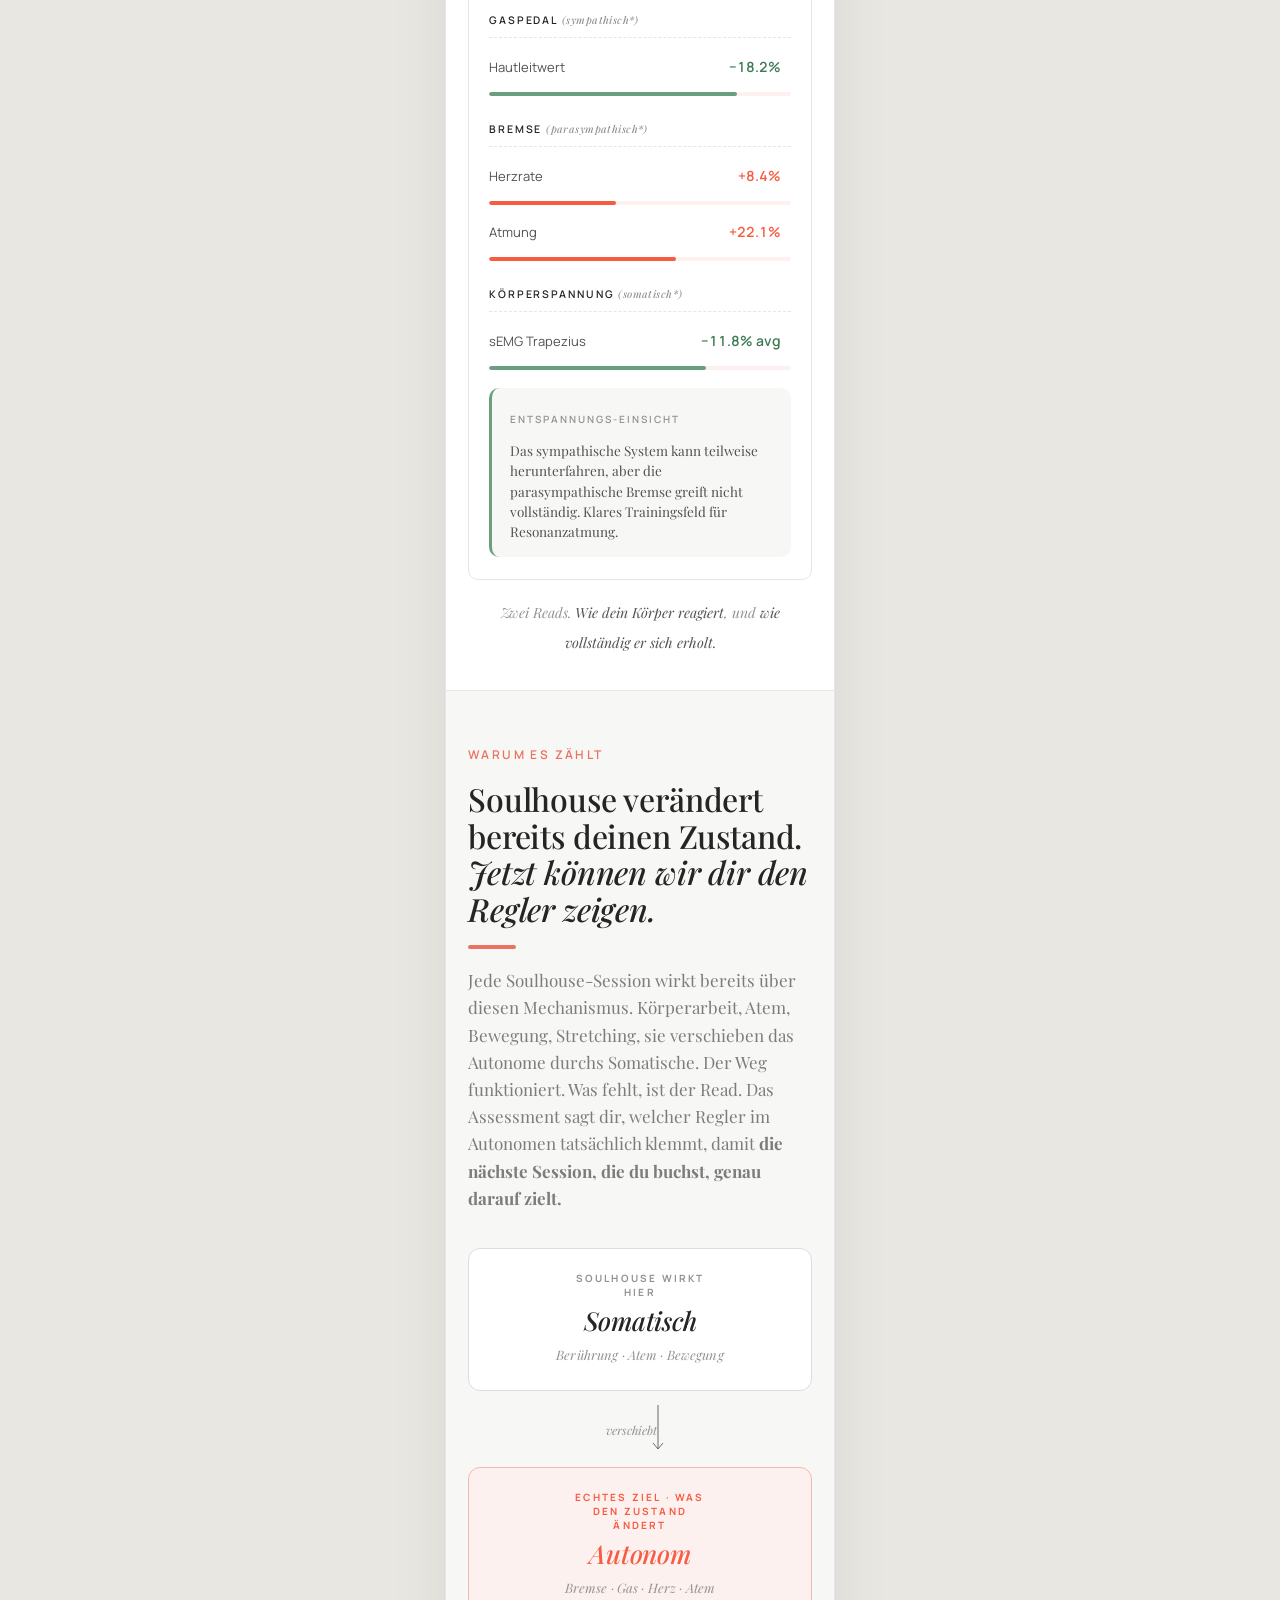
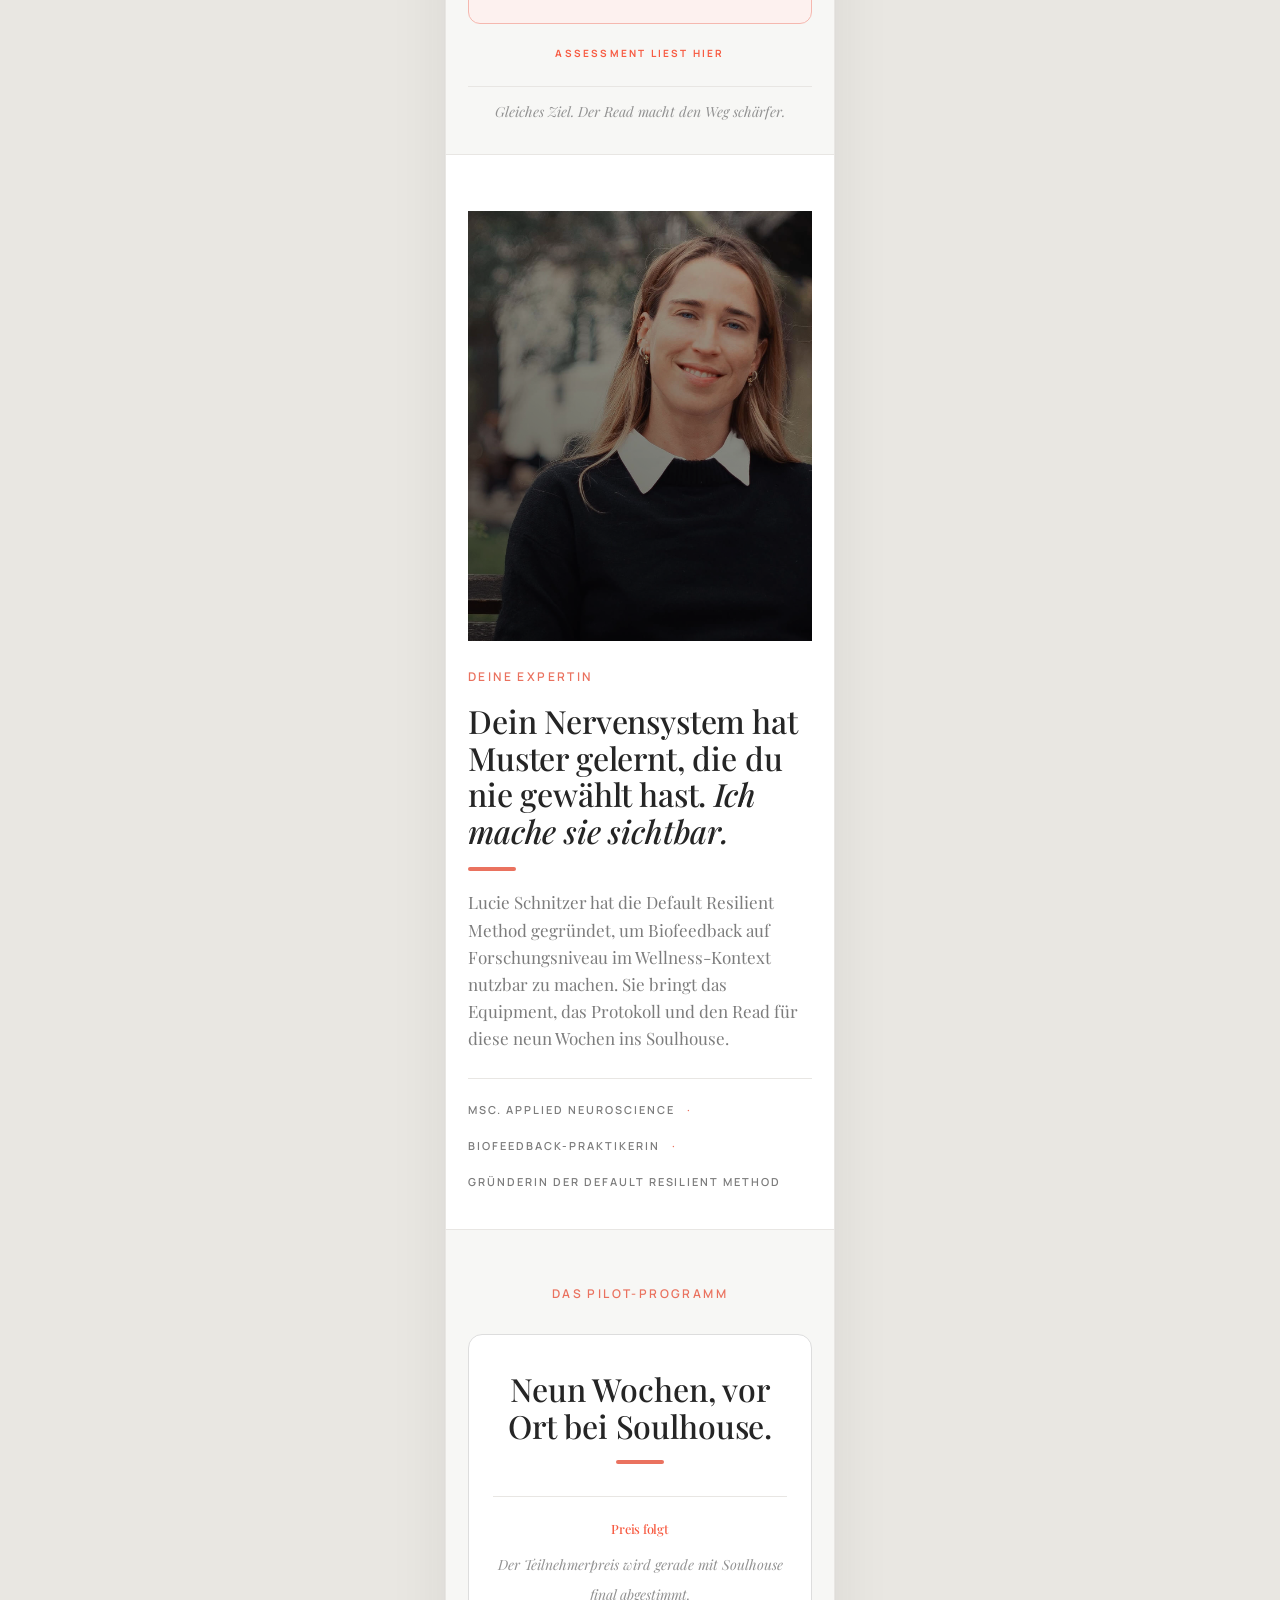
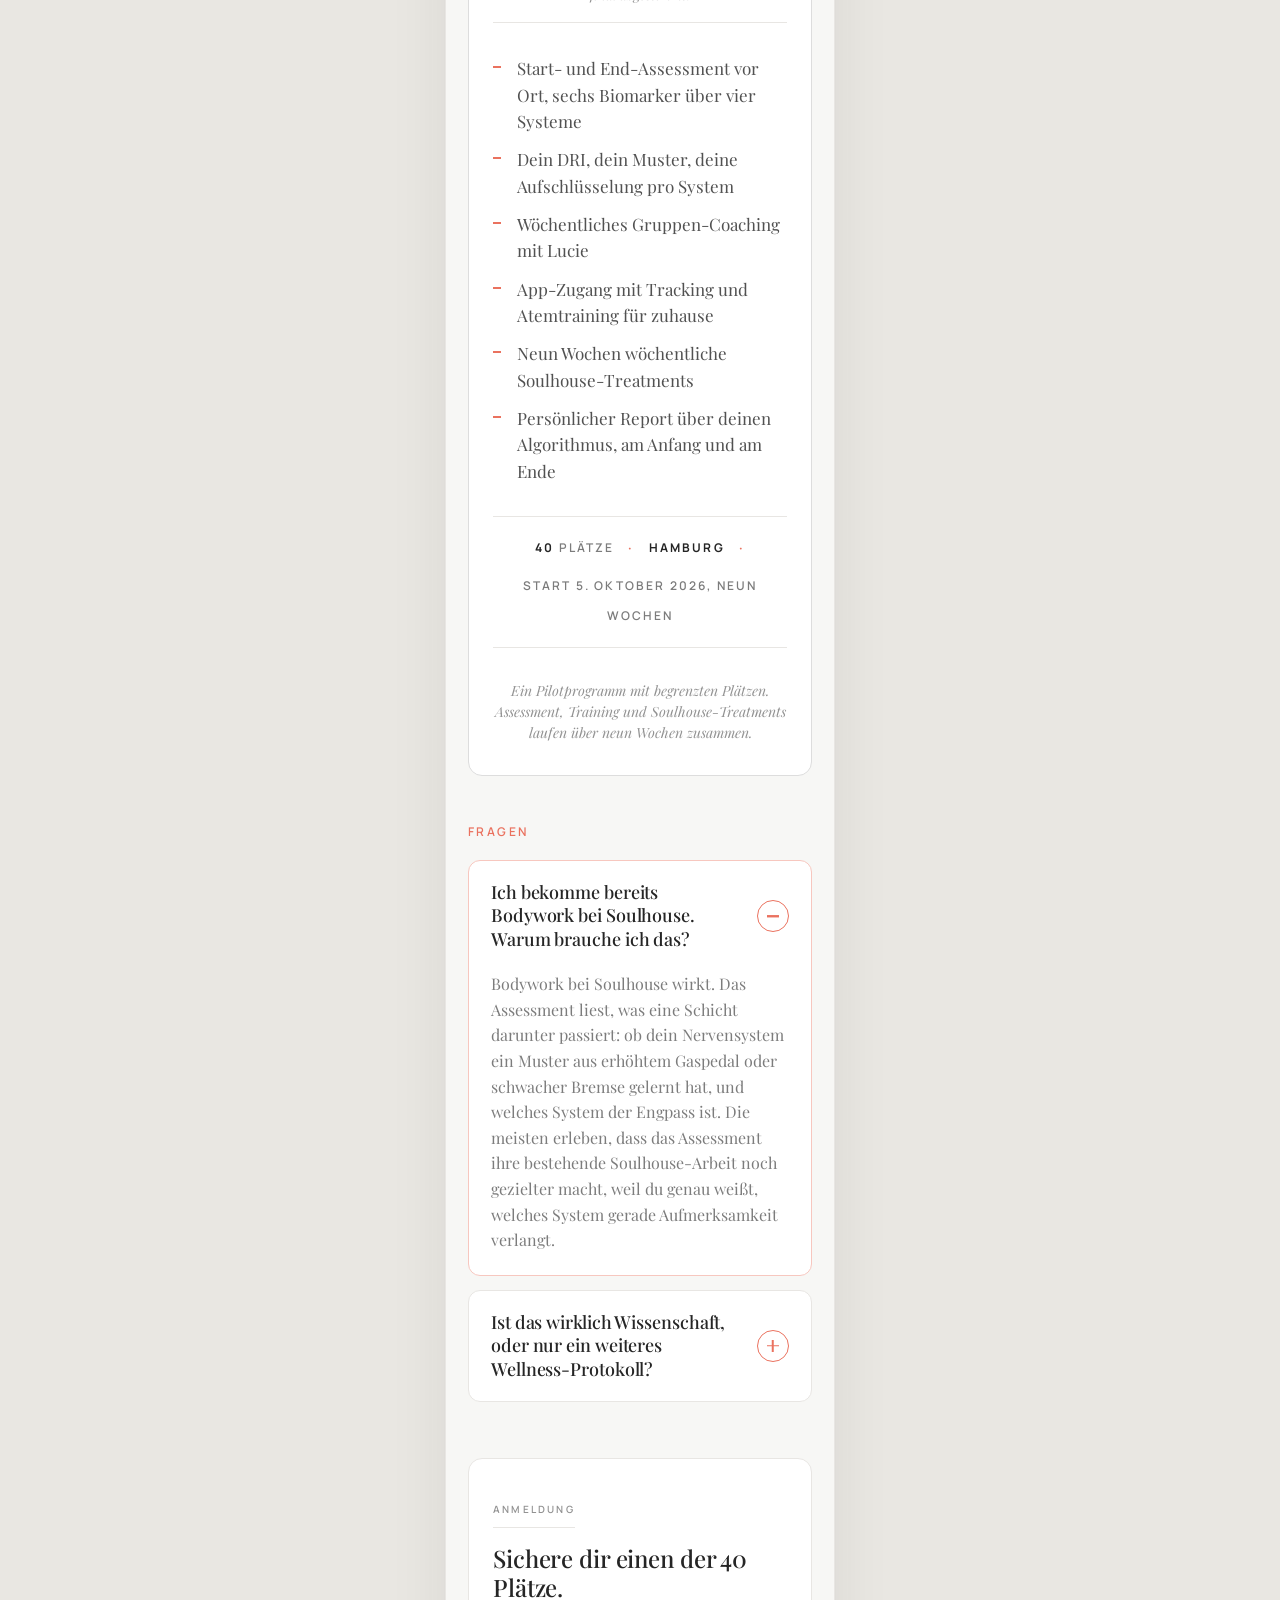
==== commit f5054d4f: "Reframe DE landing page to the current 9-week combined pilot Repositions from the old one-off 90-min" ====
--- a/index.html
+++ b/index.html
@@ -1,1061 +1,14 @@
 <!DOCTYPE html>
-<html lang="en">
+<html lang="de">
 <head>
 <meta charset="UTF-8" />
 <meta name="viewport" content="width=device-width, initial-scale=1.0" />
 <title>Soulhouse × Default Resilient Method — Pilot</title>
-<link rel="stylesheet" href="assets/colors_and_type.css" />
-<link rel="stylesheet" href="assets/_base.css" />
-<link rel="stylesheet" href="sh.css" />
-<link rel="stylesheet" href="sh-additions.css?v=2" />
+<meta http-equiv="refresh" content="0; url=./de.html" />
+<link rel="canonical" href="./de.html" />
+<script>window.location.replace('./de.html');</script>
 </head>
-<body class="reviewer">
-<div style="position:fixed;top:14px;right:20px;z-index:100;background:#fff;border:1px solid #E8E6E3;border-radius:53px;padding:4px;display:inline-flex;font-family:'Manrope',sans-serif;font-size:12px;font-weight:600;letter-spacing:0.02em;box-shadow:0 2px 8px rgba(0,0,0,0.06)">
-<a href="./" style="padding:8px 16px;border-radius:53px;background:#252525;color:#fff;text-decoration:none">EN</a>
-<a href="./de.html" style="padding:8px 16px;border-radius:53px;color:#6B6B6B;text-decoration:none">DE</a>
-</div>
-
-<!-- Reviewer chrome — just a scaffold so Rosa can see both views at once. Not part of the page. -->
-  <header class="rv-top">
-    <div class="rv-top-inner">
-      <div class="rv-title">
-        <div class="rv-mark">Soulhouse<span> × </span>The Default Resilient Method</div>
-        <div class="rv-sub">Pilot landing page — 50 assessments, 2 weeks, Hamburg + Berlin</div>
-      </div>
-      <div class="rv-legend">
-        <span>Both breakpoints rendered</span>
-        <span class="rv-dot">·</span>
-        <span>Desktop 1440</span>
-        <span class="rv-dot">·</span>
-        <span>Mobile 390</span>
-      </div>
-    </div>
-  </header>
-
-  <!-- "What you get" tweak strip — three visual versions -->
-  <div class="rv-tweakbar" style="display:none">
-    <div class="rv-tweakbar-inner">
-      <span class="rv-tweakbar-label">What you get — visual</span>
-      <div class="rv-tweakbar-opts" role="tablist" aria-label="What you get versions">
-        <button class="rv-tab is-active" data-whatyouget="v1">V1 · Two cards: Recovery + Relaxation</button>
-        <button class="rv-tab" data-whatyouget="v2">V2 · Quadrant map</button>
-        <button class="rv-tab" data-whatyouget="v3">V3 · Recovery trajectory table</button>
-      </div>
-    </div>
-  </div>
-
-  <div class="rv-stage">
-
-    <!-- ================= DESKTOP FRAME ================= -->
-    <section class="rv-frame rv-frame--desktop">
-      <div class="rv-frame-label">
-        <span class="rv-frame-label-kind">Desktop</span>
-        <span class="rv-frame-label-size">1440 × scroll</span>
-      </div>
-      <div class="rv-frame-body rv-frame-body--desktop">
-        <div class="sh sh--desktop">
-
-          <div class="sh-topbar">
-            <div class="sh-topbar-inner">
-              <div class="sh-cobrand">
-                <span class="sh-cobrand-soul">Soulhouse</span>
-                <span class="sh-cobrand-x">×</span>
-                <span class="sh-cobrand-drm">The Default Resilient Method</span>
-              </div>
-              <div class="sh-topbar-meta">Hamburg · Berlin · May–June 2026</div>
-            </div>
-          </div>
-
-          <!-- ==================== HERO ==================== -->
-          <section class="sh-hero">
-            <div class="sh-hero-inner">
-              <div class="sh-hero-copy">
-                <div class="sh-anchor">A new nervous system regulation method, now at Soulhouse</div>
-                <h1 class="sh-h1">Nervous system regulation,<br/><em>measured.</em></h1>
-                <div class="sh-brandline">The Default Resilient Method, by Lucie Schnitzer.</div>
-                <span class="dr-rule sh-rule"></span>
-                <p class="sh-sub">A 90-minute in-person assessment at Soulhouse Hamburg and Berlin. We establish your default nervous system state, how it reacts under stress, and how fully it comes back. You walk out knowing how resilient your default is, with a plan to move it closer to its best state, and which Soulhouse modules will do the most for you.</p>
-                <div class="sh-cta-row">
-                  <button class="dr-btn dr-btn-primary">Apply for one of 50 spots</button>
-                  <button class="dr-btn dr-btn-secondary">Join the waitlist</button>
-                </div>
-                <div class="sh-framing-strip">
-                  <span class="sh-framing-item"><b>50</b> assessments</span>
-                  <span class="sh-framing-sep"></span>
-                  <span class="sh-framing-item"><b>2</b> weeks</span>
-                  <span class="sh-framing-sep"></span>
-                  <span class="sh-framing-item"><b>€149</b>, normally €220</span>
-                  <span class="sh-framing-sep"></span>
-                  <span class="sh-framing-item"><b>25</b> Hamburg · <b>25</b> Berlin</span>
-                </div>
-              </div>
-              <figure class="sh-hero-image">
-                <video class="sh-hero-video" src="assets/hero-video.mp4" autoplay muted loop playsinline preload="auto"></video>
-                <div class="sh-hero-video-tint"></div>
-              </figure>
-            </div>
-          </section>
-
-          <!-- ================ WHAT YOU GET ================ -->
-          <section class="sh-walkout">
-            <div class="sh-container">
-              <div class="sh-sec-head sh-sec-head--center">
-                <span class="dr-section-label">What you get</span>
-                <h2 class="sh-h2">What 90 minutes of reading your nervous system gives you.</h2>
-                <span class="dr-rule"></span>
-                <p class="sh-body sh-walkout-lede">
-                  What we measure is the resilience of your default. How steady it is at rest, how it reacts under stress, and how fully it comes back. That is what tells us which failure mode, if any, your system has learned.
-                </p>
-              </div>
-
-              <ul class="sh-deliverables">
-                <li><b>A score.</b> Your Default Resiliency Index, 0 to 100.</li>
-                <li><b>A pattern.</b> Grounded, Adaptive, Quiet, or Activated.</li>
-                <li><b>A breakdown.</b> Four systems: brake, gas pedal, body tension, thinking brain.</li>
-                <li><b>A walkthrough.</b> In the room with Lucie, while it is still fresh.</li>
-                <li><b>A written report.</b> Emailed the next day.</li>
-                <li><b>A takeaway practice.</b> Matched to your pattern.</li>
-                <li><b>A benchmark.</b> Your percentile against the Soulhouse community.</li>
-              </ul>
-
-              <!-- =========== VERSION 1 — RECOVERY + RELAXATION CARDS =========== -->
-              <div class="sh-whatyouget sh-whatyouget--v1 is-active">
-                <!-- DRI summary strip — lifted from PatternSense dashboard -->
-                <div class="sh-dristrip">
-                  <div class="sh-dristrip-ring" aria-hidden="true">
-                    <svg viewBox="0 0 100 100" class="sh-dristrip-svg">
-                      <circle cx="50" cy="50" r="44" fill="none" stroke="var(--border)" stroke-width="7"/>
-                      <circle cx="50" cy="50" r="44" fill="none" stroke="var(--accent-strong)" stroke-width="7" stroke-linecap="round" stroke-dasharray="276.46" stroke-dashoffset="160.35" transform="rotate(-90 50 50)"/>
-                    </svg>
-                    <div class="sh-dristrip-ring-text">
-                      <span class="sh-dristrip-ring-num">42</span>
-                      <span class="sh-dristrip-ring-lbl">DRI</span>
-                    </div>
-                  </div>
-                  <div class="sh-dristrip-body">
-                    <div class="sh-dristrip-title">Low Resilience</div>
-                    <div class="sh-dristrip-meta">Assessed 19 Jan 2026 · stress</div>
-                    <div class="sh-dristrip-grid">
-                      <div class="sh-dristrip-cell">
-                        <div class="sh-dristrip-cell-lbl">Profile</div>
-                        <div class="sh-dristrip-cell-val">Stress Vulnerable</div>
-                      </div>
-                      <div class="sh-dristrip-cell">
-                        <div class="sh-dristrip-cell-lbl">Trajectory</div>
-                        <div class="sh-dristrip-cell-val">Declining <span class="muted">(recovery incomplete across successive stressors)</span></div>
-                      </div>
-                      <div class="sh-dristrip-cell">
-                        <div class="sh-dristrip-cell-lbl">Session type</div>
-                        <div class="sh-dristrip-cell-val">stress</div>
-                      </div>
-                    </div>
-                    <div class="sh-dristrip-quadrow">
-                      <div class="sh-dristrip-cell-lbl">Stress response quadrant</div>
-                      <div class="sh-dristrip-chips">
-                        <span class="sh-dristrip-chip">Calm &amp; Stable</span>
-                        <span class="sh-dristrip-chip">Stress Resilient</span>
-                        <span class="sh-dristrip-chip">Under-Responsive</span>
-                        <span class="sh-dristrip-chip is-active">Stress Vulnerable</span>
-                      </div>
-                    </div>
-                  </div>
-                </div>
-
-                <div class="sh-wyg-grid">
-
-                  <!-- Recovery Breakdown -->
-                  <div class="sh-wyg-card">
-                    <div class="sh-wyg-card-head">
-                      <h3 class="sh-wyg-title">Recovery Breakdown by System</h3>
-                      <span class="sh-wyg-kicker">How fast you come back down.</span>
-                    </div>
-
-                    <div class="sh-wyg-subhead">Core training</div>
-                    <table class="sh-wyg-table">
-                      <thead><tr><th>System</th><th>Reactivity</th><th>Recovery</th><th>Focus</th></tr></thead>
-                      <tbody>
-                        <tr>
-                          <td>Cardiac</td>
-                          <td class="num">9.1%</td>
-                          <td class="num recov"><span>0.28</span><span class="bar"><span class="bar-fill" style="width:28%"></span></span></td>
-                          <td><span class="sh-tag sh-tag--neutral">Core (RF)</span></td>
-                        </tr>
-                        <tr>
-                          <td>Respiratory</td>
-                          <td class="num">7.4%</td>
-                          <td class="num recov"><span>0.18</span><span class="bar"><span class="bar-fill" style="width:18%"></span></span></td>
-                          <td><span class="sh-tag sh-tag--neutral">Core (RF)</span></td>
-                        </tr>
-                      </tbody>
-                    </table>
-
-                    <div class="sh-wyg-subhead">Targeted training</div>
-                    <table class="sh-wyg-table">
-                      <thead><tr><th>System</th><th>Reactivity</th><th>Recovery</th><th>Focus</th></tr></thead>
-                      <tbody>
-                        <tr>
-                          <td>Electrodermal</td>
-                          <td class="num">22.6%</td>
-                          <td class="num recov"><span>0.08</span><span class="bar"><span class="bar-fill" style="width:8%"></span></span></td>
-                          <td><span class="sh-tag sh-tag--primary">Primary</span></td>
-                        </tr>
-                        <tr>
-                          <td>Muscular</td>
-                          <td class="num">48.9%</td>
-                          <td class="num recov"><span>0.35</span><span class="bar"><span class="bar-fill" style="width:35%"></span></span></td>
-                          <td><span class="sh-tag sh-tag--primary">Primary</span></td>
-                        </tr>
-                      </tbody>
-                    </table>
-
-                    <div class="sh-insight sh-insight--warn">
-                      <span class="sh-insight-label">System recovery insight</span>
-                      <p>Pattern of sustained sympathetic arousal across the assessment, particularly in muscular (trapezius) and electrodermal systems. Strongest reactivity was muscular, consistent with reported chronic trapezius and jaw tension.</p>
-                    </div>
-                  </div>
-
-                  <!-- Relaxation Assessment -->
-                  <div class="sh-wyg-card">
-                    <div class="sh-wyg-card-head">
-                      <h3 class="sh-wyg-title">Relaxation Assessment</h3>
-                      <span class="sh-wyg-kicker">How fully you come back to rest.</span>
-                    </div>
-
-                    <div class="sh-relax-group">
-                      <div class="sh-relax-label">Gas pedal <span class="muted">(sympathetic*)</span></div>
-                      <div class="sh-relax-row">
-                        <div class="sh-relax-metric">Skin Conductance</div>
-                        <div class="sh-relax-val sh-relax-val--good">−18.2%</div>
-                        <span class="sh-tag sh-tag--good">Relaxed</span>
-                      </div>
-                      <div class="sh-relax-bar"><span class="sh-relax-bar-fill good" style="width:82%"></span></div>
-                    </div>
-
-                    <div class="sh-relax-group">
-                      <div class="sh-relax-label">Brake <span class="muted">(parasympathetic*)</span></div>
-                      <div class="sh-relax-row">
-                        <div class="sh-relax-metric">Heart Rate</div>
-                        <div class="sh-relax-val sh-relax-val--warn">+8.4%</div>
-                        <span class="sh-tag sh-tag--warn">Elevated</span>
-                      </div>
-                      <div class="sh-relax-bar"><span class="sh-relax-bar-fill warn" style="width:42%"></span></div>
-
-                      <div class="sh-relax-row">
-                        <div class="sh-relax-metric">Respiration</div>
-                        <div class="sh-relax-val sh-relax-val--warn">+22.1%</div>
-                        <span class="sh-tag sh-tag--warn">Elevated</span>
-                      </div>
-                      <div class="sh-relax-bar"><span class="sh-relax-bar-fill warn" style="width:62%"></span></div>
-                    </div>
-
-                    <div class="sh-relax-group">
-                      <div class="sh-relax-label">Body tension <span class="muted">(somatic*)</span></div>
-                      <div class="sh-relax-row">
-                        <div class="sh-relax-metric">sEMG L Trapezius</div>
-                        <div class="sh-relax-val sh-relax-val--good">−14.0%</div>
-                        <span class="sh-tag sh-tag--good">Relaxed</span>
-                      </div>
-                      <div class="sh-relax-bar"><span class="sh-relax-bar-fill good" style="width:74%"></span></div>
-
-                      <div class="sh-relax-row">
-                        <div class="sh-relax-metric">sEMG R Trapezius</div>
-                        <div class="sh-relax-val sh-relax-val--good">−9.6%</div>
-                        <span class="sh-tag sh-tag--good">Relaxed</span>
-                      </div>
-                      <div class="sh-relax-bar"><span class="sh-relax-bar-fill good" style="width:68%"></span></div>
-                    </div>
-
-                    <div class="sh-relax-group">
-                      <div class="sh-relax-label">Thinking brain <span class="muted">(central*)</span></div>
-                      <div class="sh-relax-row">
-                        <div class="sh-relax-metric">PFC Bloodflow (HEG)</div>
-                        <div class="sh-relax-val sh-relax-val--good">−2.1%</div>
-                        <span class="sh-tag sh-tag--good">Relaxed</span>
-                      </div>
-                      <div class="sh-relax-bar"><span class="sh-relax-bar-fill good" style="width:58%"></span></div>
-                    </div>
-
-                    <div class="sh-insight sh-insight--good">
-                      <span class="sh-insight-label">Relaxation insight</span>
-                      <p>The sympathetic system can deactivate partially, but the parasympathetic brake does not fully engage during guided relaxation. Heart rate and respiration both rose rather than settled. Clear training opportunity for resonance breathing.</p>
-                    </div>
-                  </div>
-                </div>
-
-                <div class="sh-wyg-caption">
-                  Two reads you walk out with. <em>How your body reacts</em> — and more importantly, <em>how fully it recovers</em>.
-                </div>
-              </div>
-
-              <!-- =========== VERSION 2 — QUADRANT MAP =========== -->
-              <div class="sh-whatyouget sh-whatyouget--v2">
-                <div class="sh-quadrant">
-                  <div class="sh-quadrant-head">
-                    <h3 class="sh-wyg-title">Your Stress-Recovery Quadrant</h3>
-                    <p class="sh-wyg-kicker">Two axes. One position. One named pattern. Four maps for training.</p>
-                  </div>
-
-                  <div class="sh-quadrant-frame">
-                    <!-- Y axis label -->
-                    <div class="sh-quad-axis sh-quad-axis--y"><span>Recovery · high</span><span>Recovery · low</span></div>
-
-                    <div class="sh-quad-grid">
-                      <div class="sh-quad-cell sh-quad-q1">
-                        <span class="sh-quad-name">Grounded</span>
-                        <span class="sh-quad-desc">Low reactivity, fast recovery.</span>
-                      </div>
-                      <div class="sh-quad-cell sh-quad-q2 is-you">
-                        <span class="sh-quad-badge">You</span>
-                        <span class="sh-quad-name">Adaptive</span>
-                        <span class="sh-quad-desc">High reactivity, but the brake engages.</span>
-                      </div>
-                      <div class="sh-quad-cell sh-quad-q3">
-                        <span class="sh-quad-name">Quiet</span>
-                        <span class="sh-quad-desc">Low reactivity, slow return.</span>
-                      </div>
-                      <div class="sh-quad-cell sh-quad-q4">
-                        <span class="sh-quad-name">Activated</span>
-                        <span class="sh-quad-desc">High reactivity, slow return.</span>
-                      </div>
-                      <!-- crosshair -->
-                      <div class="sh-quad-cross" aria-hidden="true"></div>
-                      <!-- your dot position (upper right: Adaptive) -->
-                      <div class="sh-quad-dot" aria-hidden="true"></div>
-                    </div>
-
-                    <!-- X axis label -->
-                    <div class="sh-quad-axis sh-quad-axis--x"><span>Reactivity · low</span><span>Reactivity · high</span></div>
-                  </div>
-
-                  <div class="sh-quad-legend">
-                    <div class="sh-quad-legend-item">
-                      <span class="sh-quad-legend-dot"></span>
-                      <div>
-                        <b>Your position: Adaptive.</b>
-                        <span>Your system responds strongly, and your brake engages when it should. Training focus is tuning response size, not teaching recovery.</span>
-                      </div>
-                    </div>
-                  </div>
-                </div>
-              </div>
-
-              <!-- =========== VERSION 3 — TRAJECTORY TABLE =========== -->
-              <div class="sh-whatyouget sh-whatyouget--v3">
-                <div class="sh-wyg-card sh-wyg-card--full">
-                  <div class="sh-wyg-card-head">
-                    <h3 class="sh-wyg-title">Recovery Trajectory Across the Session</h3>
-                    <p class="sh-wyg-kicker">Five stressors. Five recovery curves. The shape tells the story.</p>
-                  </div>
-
-                  <table class="sh-wyg-table sh-wyg-table--wide">
-                    <thead>
-                      <tr>
-                        <th style="width:42px">#</th>
-                        <th>Stressor</th>
-                        <th>Type</th>
-                        <th>Reactivity</th>
-                        <th>Recovery</th>
-                        <th>Trend</th>
-                      </tr>
-                    </thead>
-                    <tbody>
-                      <tr>
-                        <td class="num">1</td>
-                        <td>Stroop Color Word</td>
-                        <td>Cognitive</td>
-                        <td class="num">72.4%</td>
-                        <td class="num recov"><span>0.15</span><span class="bar"><span class="bar-fill" style="width:15%"></span></span></td>
-                        <td class="trend">—</td>
-                      </tr>
-                      <tr>
-                        <td class="num">2</td>
-                        <td>Mental Arithmetic</td>
-                        <td>Cognitive</td>
-                        <td class="num">38.2%</td>
-                        <td class="num recov"><span>0.21</span><span class="bar"><span class="bar-fill" style="width:21%"></span></span></td>
-                        <td class="trend trend--up">↑ Improving</td>
-                      </tr>
-                      <tr>
-                        <td class="num">3</td>
-                        <td>Rapid Decision Making</td>
-                        <td>Social evaluative</td>
-                        <td class="num">28.7%</td>
-                        <td class="num recov"><span>0.12</span><span class="bar"><span class="bar-fill" style="width:12%"></span></span></td>
-                        <td class="trend trend--down">↓ Declining</td>
-                      </tr>
-                      <tr>
-                        <td class="num">4</td>
-                        <td>Positive Memory</td>
-                        <td>Emotional</td>
-                        <td class="num">18.5%</td>
-                        <td class="num recov"><span>0.30</span><span class="bar"><span class="bar-fill" style="width:30%"></span></span></td>
-                        <td class="trend trend--up">↑ Improving</td>
-                      </tr>
-                      <tr>
-                        <td class="num">5</td>
-                        <td>Negative Memory</td>
-                        <td>Emotional</td>
-                        <td class="num">12.1%</td>
-                        <td class="num recov"><span>0.18</span><span class="bar"><span class="bar-fill" style="width:18%"></span></span></td>
-                        <td class="trend trend--down">↓ Declining</td>
-                      </tr>
-                    </tbody>
-                  </table>
-
-                  <div class="sh-insight sh-insight--warn">
-                    <span class="sh-insight-label">Stressor-type insight</span>
-                    <p>Reactivity builds across the session rather than attenuating. Cognitive and social-evaluative stressors produce progressively poorer recovery. Suggests depleted autonomic flexibility and anticipatory load.</p>
-                  </div>
-                </div>
-              </div>
-            </div>
-          </section>
-
-          <!-- ============ WHY IT MATTERS + DIAGRAM ============ -->
-          <section class="sh-why">
-            <div class="sh-container sh-why-inner">
-              <div class="sh-why-copy">
-                <span class="dr-section-label">Why it matters</span>
-                <h2 class="sh-h2">Soulhouse already changes your state. <em>Now we can show you the knob.</em></h2>
-                <span class="dr-rule"></span>
-                <p class="sh-body">
-                  Every Soulhouse session already works through this cycle. Bodywork, breath, movement, stretch, they shift the autonomic through the somatic. That route works. What is missing is the read. The assessment tells you which knob is actually stuck, so <b>the next session you book is aimed at it.</b>
-                </p>
-              </div>
-
-              <figure class="sh-layers">
-                <div class="sh-layers-grid">
-                  <div class="sh-layer-box">
-                    <span class="sh-layer-kicker">Soulhouse inputs here</span>
-                    <span class="sh-layer-name">Somatic</span>
-                    <span class="sh-layer-sub">Touch &middot; breath &middot; movement</span>
-                  </div>
-                  <div class="sh-layer-arrow" aria-hidden="true">
-                    <svg width="48" height="12" viewBox="0 0 48 12" fill="none"><path d="M0 6h44M38 1l6 5-6 5" stroke="#6B6B6B" stroke-width="1" fill="none"/></svg>
-                    <span>shifts</span>
-                  </div>
-                  <div class="sh-layer-box sh-layer-box--target">
-                    <span class="sh-layer-kicker">Real target &middot; what changes state</span>
-                    <span class="sh-layer-name">Autonomic</span>
-                    <span class="sh-layer-sub">Brake &middot; gas &middot; heart &middot; breath</span>
-                  </div>
-                  <div class="sh-layer-reads">Assessment reads here</div>
-                </div>
-                <figcaption class="sh-layers-caption">Same target. The read makes the route sharper.</figcaption>
-              </figure>
-            </div>
-          </section>
-
-          <!-- ================= YOUR EXPERT ================= -->
-          <section class="sh-expert">
-            <div class="sh-container sh-expert-inner">
-              <figure class="sh-expert-portrait">
-                <img src="assets/lucie-portrait.png" alt="Lucie Schnitzer" />
-              </figure>
-              <div class="sh-expert-copy">
-                <span class="dr-section-label">Your expert</span>
-                <h2 class="sh-h2">Your nervous system learned patterns you never chose.<br/><em>I make them visible.</em></h2>
-                <span class="dr-rule"></span>
-                <p class="sh-body">
-                  Lucie Schnitzer founded the Default Resilient Method to make research-grade biofeedback usable in a wellness context. She brings the equipment, the protocol, and the read into Soulhouse for these two weeks.
-                </p>
-                <div class="sh-cred">
-                  <span>MSc. Applied Neuroscience</span>
-                  <span class="sh-cred-dot">·</span>
-                  <span>Biofeedback Practitioner</span>
-                  <span class="sh-cred-dot">·</span>
-                  <span>Founder of the Default Resilient Method</span>
-                </div>
-              </div>
-            </div>
-          </section>
-
-          <!-- =============== PILOT + FAQ + CLOSE =============== -->
-          <section class="sh-pilot">
-            <div class="sh-container">
-
-              <div class="sh-sec-head sh-sec-head--center">
-                <span class="dr-section-label">The pilot</span>
-              </div>
-
-              <div class="sh-panel">
-                <div class="sh-panel-head">
-                  <h2 class="sh-h2 sh-h2--center">90 minutes, in person, at Soulhouse.</h2>
-                  <span class="dr-rule sh-rule--center"></span>
-                </div>
-
-                <div class="sh-price">
-                  <div class="sh-price-was">€220</div>
-                  <div class="sh-price-now">€149</div>
-                  <div class="sh-price-note">Pilot price. Only for the first 50. Prices rise after.</div>
-                </div>
-
-                <ul class="sh-recap">
-                  <li>90-minute in-person assessment, six biomarkers across four systems</li>
-                  <li>Your DRI, your pattern, your per-system breakdown</li>
-                  <li>Live walkthrough with Lucie</li>
-                  <li>Written report emailed the next day</li>
-                  <li>Soulhouse modules that do best for your system</li>
-                  <li>First-slot access into the full training programme</li>
-                </ul>
-
-                <div class="sh-locstrip">
-                  <span><b>Hamburg</b> 25 slots</span>
-                  <span class="sh-locstrip-dot">·</span>
-                  <span><b>Berlin</b> 25 slots</span>
-                  <span class="sh-locstrip-dot">·</span>
-                  <span>2 weeks, dates confirmed on application</span>
-                </div>
-
-                <div class="sh-panel-footnote">
-                  Assessment only. Full training programme priced separately and offered after the pilot, with first-slot access for the 50.
-                </div>
-              </div>
-
-              <!-- FAQ -->
-              <div class="sh-faq">
-                <span class="dr-section-label">Questions</span>
-
-                <details class="sh-faq-item" open>
-                  <summary>
-                    <span class="sh-faq-q">I already get bodywork at Soulhouse. Why do I need this?</span>
-                    <span class="sh-faq-icon" aria-hidden="true"></span>
-                  </summary>
-                  <div class="sh-faq-a">
-                    Bodywork at Soulhouse works. The assessment reads what is happening one layer underneath it, whether your nervous system has re-learned a pattern of elevated gas pedal or weak brake, and which system is the bottleneck. Most people find the assessment makes their existing Soulhouse work even more targeted, because you know exactly which system is asking for attention.
-                  </div>
-                </details>
-
-                <details class="sh-faq-item">
-                  <summary>
-                    <span class="sh-faq-q">Is this actually science, or another wellness protocol?</span>
-                    <span class="sh-faq-icon" aria-hidden="true"></span>
-                  </summary>
-                  <div class="sh-faq-a">
-                    The method uses research-grade biofeedback equipment reading six biomarkers across four physiological systems: cardiac, respiratory, electrodermal, muscular, and prefrontal. The Default Resiliency Index is a composite score built from those readings. It is a wellness application of tools that sit on peer-reviewed physiological research. Complementary to therapy, not a replacement for it. Does not diagnose or treat any medical condition.
-                  </div>
-                </details>
-              </div>
-
-              <!-- Dual CTA -->
-              <div class="sh-dualcta">
-                <div class="sh-dualcta-col">
-                  <span class="sh-dualcta-tag">Variant A</span>
-                  <h3 class="sh-h3">Apply for one of 50 spots.</h3>
-                  <p class="sh-body-sm">Short form. Two minutes. Soulhouse and Lucie review applications as they arrive and confirm your slot within 48 hours.</p>
-                  <button class="dr-btn dr-btn-primary">Apply now</button>
-                </div>
-
-                
-
-                <div class="sh-dualcta-col">
-                  <span class="sh-dualcta-tag">Variant B</span>
-                  <h3 class="sh-h3">Join the waitlist.</h3>
-                  <p class="sh-body-sm">Booking opens soon. Waitlist members get 24-hour early access and first chance at the 50 slots.</p>
-                  <button class="dr-btn dr-btn-secondary">Join the waitlist</button>
-                </div>
-              </div>
-            </div>
-
-            <!-- "This is the assessment. The training is what follows." — moved here, just before the close -->
-            <div class="sh-followstrip">
-              <div class="sh-container sh-followstrip-inner">
-                <span class="dr-section-label sh-followstrip-label">This is the assessment. The training is what follows.</span>
-                <p class="sh-followstrip-body">
-                  The full training programme — 6 to 12 weeks, <em>Resonance → Release → Integrate</em> — addresses the pattern your assessment discovers. The first 50 get first-slot access before it opens publicly. Programme priced separately.
-                </p>
-              </div>
-            </div>
-
-            <!-- Closing band -->
-            <div class="sh-close">
-              <div class="sh-container sh-close-inner">
-                <span class="dr-rule sh-rule--center"></span>
-                <h2 class="sh-h2 sh-h2--close">A healthy default resilient state.<br/><em>The pattern your physiology returns to when the day ends.</em></h2>
-                <button class="dr-btn dr-btn-primary sh-close-btn">Apply for one of 50 spots</button>
-              </div>
-            </div>
-
-            <!-- Footer -->
-            <footer class="sh-foot">
-              <div class="sh-container sh-foot-inner">
-                <div class="sh-foot-brand">
-                  <b>The Default Resilient Method</b>, by Lucie Schnitzer.<br/>
-                  Hosted at Soulhouse Hamburg and Berlin, May–June 2026.
-                </div>
-                <div class="sh-foot-small">
-                  This is a wellness assessment. Complementary to therapy, not a replacement for it.
-                </div>
-              </div>
-            </footer>
-          </section>
-        </div>
-      </div>
-    </section>
-
-
-    <!-- ================= MOBILE FRAME ================= -->
-    <section class="rv-frame rv-frame--mobile">
-      <div class="rv-frame-label">
-        <span class="rv-frame-label-kind">Mobile</span>
-        <span class="rv-frame-label-size">390 × scroll</span>
-      </div>
-      <div class="rv-frame-body rv-frame-body--mobile">
-        <div class="sh sh--mobile">
-
-          <div class="sh-topbar">
-            <div class="sh-topbar-inner">
-              <div class="sh-cobrand sh-cobrand--mobile">
-                <span class="sh-cobrand-drm sh-cobrand-drm--solo">Default Resilient Method</span>
-              </div>
-            </div>
-          </div>
-
-          <!-- HERO -->
-          <section class="sh-hero">
-            <div class="sh-hero-inner">
-              <div class="sh-hero-copy">
-                <div class="sh-anchor">A new nervous system regulation method, now at Soulhouse</div>
-                <h1 class="sh-h1">Nervous system regulation, <em>measured.</em></h1>
-                <div class="sh-brandline">The Default Resilient Method, by Lucie Schnitzer.</div>
-                <span class="dr-rule sh-rule"></span>
-                <p class="sh-sub">A 90-minute in-person assessment at Soulhouse Hamburg and Berlin. We establish your default nervous system state, how it reacts under stress, and how fully it comes back. You walk out knowing how resilient your default is, with a plan to move it closer to its best state, and which Soulhouse modules will do the most for you.</p>
-                <div class="sh-cta-row">
-                  <button class="dr-btn dr-btn-primary">Apply for one of 50 spots</button>
-                  <button class="dr-btn dr-btn-secondary">Join the waitlist</button>
-                </div>
-                <figure class="sh-hero-image">
-                  <video class="sh-hero-video" src="assets/hero-video.mp4" autoplay muted loop playsinline preload="auto"></video>
-                  <div class="sh-hero-video-tint"></div>
-                </figure>
-                <div class="sh-framing-strip">
-                  <span class="sh-framing-item"><b>50</b> assessments</span>
-                  <span class="sh-framing-sep"></span>
-                  <span class="sh-framing-item"><b>2</b> weeks</span>
-                  <span class="sh-framing-sep"></span>
-                  <span class="sh-framing-item"><b>€149</b>, normally €220</span>
-                  <span class="sh-framing-sep"></span>
-                  <span class="sh-framing-item"><b>25</b> Hamburg · <b>25</b> Berlin</span>
-                </div>
-              </div>
-            </div>
-          </section>
-
-          <!-- WHAT YOU GET -->
-          <section class="sh-walkout">
-            <div class="sh-container">
-              <div class="sh-sec-head sh-sec-head--center">
-                <span class="dr-section-label">What you get</span>
-                <h2 class="sh-h2">What 90 minutes of reading your nervous system gives you.</h2>
-                <span class="dr-rule"></span>
-                <p class="sh-body sh-walkout-lede">
-                  What we measure is the resilience of your default. How steady it is at rest, how it reacts under stress, and how fully it comes back. That is what tells us which failure mode, if any, your system has learned.
-                </p>
-              </div>
-
-              <ul class="sh-deliverables">
-                <li><b>A score.</b> Your Default Resiliency Index, 0 to 100.</li>
-                <li><b>A pattern.</b> Grounded, Adaptive, Quiet, or Activated.</li>
-                <li><b>A breakdown.</b> Four systems: brake, gas pedal, body tension, thinking brain.</li>
-                <li><b>A walkthrough.</b> In the room with Lucie, while it is still fresh.</li>
-                <li><b>A written report.</b> Emailed the next day.</li>
-                <li><b>A takeaway practice.</b> Matched to your pattern.</li>
-                <li><b>A benchmark.</b> Your percentile against the Soulhouse community.</li>
-              </ul>
-
-              <!-- V1 on mobile -->
-              <div class="sh-whatyouget sh-whatyouget--v1 is-active">
-                <!-- DRI summary strip — lifted from PatternSense dashboard -->
-                <div class="sh-dristrip">
-                  <div class="sh-dristrip-ring" aria-hidden="true">
-                    <svg viewBox="0 0 100 100" class="sh-dristrip-svg">
-                      <circle cx="50" cy="50" r="44" fill="none" stroke="var(--border)" stroke-width="7"/>
-                      <circle cx="50" cy="50" r="44" fill="none" stroke="var(--accent-strong)" stroke-width="7" stroke-linecap="round" stroke-dasharray="276.46" stroke-dashoffset="160.35" transform="rotate(-90 50 50)"/>
-                    </svg>
-                    <div class="sh-dristrip-ring-text">
-                      <span class="sh-dristrip-ring-num">42</span>
-                      <span class="sh-dristrip-ring-lbl">DRI</span>
-                    </div>
-                  </div>
-                  <div class="sh-dristrip-body">
-                    <div class="sh-dristrip-title">Low Resilience</div>
-                    <div class="sh-dristrip-meta">Assessed 19 Jan 2026 · stress</div>
-                    <div class="sh-dristrip-grid">
-                      <div class="sh-dristrip-cell">
-                        <div class="sh-dristrip-cell-lbl">Profile</div>
-                        <div class="sh-dristrip-cell-val">Stress Vulnerable</div>
-                      </div>
-                      <div class="sh-dristrip-cell">
-                        <div class="sh-dristrip-cell-lbl">Trajectory</div>
-                        <div class="sh-dristrip-cell-val">Declining <span class="muted">(recovery incomplete across successive stressors)</span></div>
-                      </div>
-                      <div class="sh-dristrip-cell">
-                        <div class="sh-dristrip-cell-lbl">Session type</div>
-                        <div class="sh-dristrip-cell-val">stress</div>
-                      </div>
-                    </div>
-                    <div class="sh-dristrip-quadrow">
-                      <div class="sh-dristrip-cell-lbl">Stress response quadrant</div>
-                      <div class="sh-dristrip-chips">
-                        <span class="sh-dristrip-chip">Calm &amp; Stable</span>
-                        <span class="sh-dristrip-chip">Stress Resilient</span>
-                        <span class="sh-dristrip-chip">Under-Responsive</span>
-                        <span class="sh-dristrip-chip is-active">Stress Vulnerable</span>
-                      </div>
-                    </div>
-                  </div>
-                </div>
-
-                <div class="sh-wyg-grid sh-wyg-grid--mobile">
-
-                  <div class="sh-wyg-card">
-                    <div class="sh-wyg-card-head">
-                      <h3 class="sh-wyg-title">Recovery Breakdown</h3>
-                      <span class="sh-wyg-kicker">How fast you come back down.</span>
-                    </div>
-                    <div class="sh-wyg-subhead">Core training</div>
-                    <div class="sh-wyg-row">
-                      <div class="sh-wyg-row-main"><span class="sh-wyg-row-name">Cardiac</span><span class="sh-tag sh-tag--neutral">Core (RF)</span></div>
-                      <div class="sh-wyg-row-nums"><span>Reactivity <b>9.1%</b></span><span class="recov">Recovery <b>0.28</b></span></div>
-                    </div>
-                    <div class="sh-wyg-row">
-                      <div class="sh-wyg-row-main"><span class="sh-wyg-row-name">Respiratory</span><span class="sh-tag sh-tag--neutral">Core (RF)</span></div>
-                      <div class="sh-wyg-row-nums"><span>Reactivity <b>7.4%</b></span><span class="recov">Recovery <b>0.18</b></span></div>
-                    </div>
-
-                    <div class="sh-wyg-subhead">Targeted training</div>
-                    <div class="sh-wyg-row">
-                      <div class="sh-wyg-row-main"><span class="sh-wyg-row-name">Electrodermal</span><span class="sh-tag sh-tag--primary">Primary</span></div>
-                      <div class="sh-wyg-row-nums"><span>Reactivity <b>22.6%</b></span><span class="recov">Recovery <b>0.08</b></span></div>
-                    </div>
-                    <div class="sh-wyg-row">
-                      <div class="sh-wyg-row-main"><span class="sh-wyg-row-name">Muscular</span><span class="sh-tag sh-tag--primary">Primary</span></div>
-                      <div class="sh-wyg-row-nums"><span>Reactivity <b>48.9%</b></span><span class="recov">Recovery <b>0.35</b></span></div>
-                    </div>
-
-                    <div class="sh-insight sh-insight--warn">
-                      <span class="sh-insight-label">Recovery insight</span>
-                      <p>Sustained sympathetic arousal, particularly in muscular (trapezius) and electrodermal systems. Consistent with chronic trapezius and jaw tension.</p>
-                    </div>
-                  </div>
-
-                  <div class="sh-wyg-card">
-                    <div class="sh-wyg-card-head">
-                      <h3 class="sh-wyg-title">Relaxation Assessment</h3>
-                      <span class="sh-wyg-kicker">How fully you come back to rest.</span>
-                    </div>
-
-                    <div class="sh-relax-group">
-                      <div class="sh-relax-label">Gas pedal <span class="muted">(sympathetic*)</span></div>
-                      <div class="sh-relax-row">
-                        <div class="sh-relax-metric">Skin Conductance</div>
-                        <div class="sh-relax-val sh-relax-val--good">−18.2%</div>
-                      </div>
-                      <div class="sh-relax-bar"><span class="sh-relax-bar-fill good" style="width:82%"></span></div>
-                    </div>
-                    <div class="sh-relax-group">
-                      <div class="sh-relax-label">Brake <span class="muted">(parasympathetic*)</span></div>
-                      <div class="sh-relax-row">
-                        <div class="sh-relax-metric">Heart Rate</div>
-                        <div class="sh-relax-val sh-relax-val--warn">+8.4%</div>
-                      </div>
-                      <div class="sh-relax-bar"><span class="sh-relax-bar-fill warn" style="width:42%"></span></div>
-                      <div class="sh-relax-row">
-                        <div class="sh-relax-metric">Respiration</div>
-                        <div class="sh-relax-val sh-relax-val--warn">+22.1%</div>
-                      </div>
-                      <div class="sh-relax-bar"><span class="sh-relax-bar-fill warn" style="width:62%"></span></div>
-                    </div>
-                    <div class="sh-relax-group">
-                      <div class="sh-relax-label">Body tension <span class="muted">(somatic*)</span></div>
-                      <div class="sh-relax-row">
-                        <div class="sh-relax-metric">sEMG Trapezius</div>
-                        <div class="sh-relax-val sh-relax-val--good">−11.8% avg</div>
-                      </div>
-                      <div class="sh-relax-bar"><span class="sh-relax-bar-fill good" style="width:72%"></span></div>
-                    </div>
-                    <div class="sh-insight sh-insight--good">
-                      <span class="sh-insight-label">Relaxation insight</span>
-                      <p>The sympathetic system can deactivate partially, but the parasympathetic brake does not fully engage. Clear training opportunity for resonance breathing.</p>
-                    </div>
-                  </div>
-                </div>
-                <div class="sh-wyg-caption">
-                  Two reads. <em>How your body reacts</em>, and <em>how fully it recovers.</em>
-                </div>
-              </div>
-
-              <!-- V2 on mobile — quadrant -->
-              <div class="sh-whatyouget sh-whatyouget--v2">
-                <div class="sh-quadrant">
-                  <div class="sh-quadrant-head">
-                    <h3 class="sh-wyg-title">Your Stress-Recovery Quadrant</h3>
-                    <p class="sh-wyg-kicker">Two axes. One position. Four named patterns.</p>
-                  </div>
-
-                  <div class="sh-quadrant-frame">
-                    <div class="sh-quad-axis sh-quad-axis--y"><span>Recovery · high</span><span>Recovery · low</span></div>
-                    <div class="sh-quad-grid">
-                      <div class="sh-quad-cell sh-quad-q1">
-                        <span class="sh-quad-name">Grounded</span>
-                        <span class="sh-quad-desc">Low reactivity, fast recovery.</span>
-                      </div>
-                      <div class="sh-quad-cell sh-quad-q2 is-you">
-                        <span class="sh-quad-badge">You</span>
-                        <span class="sh-quad-name">Adaptive</span>
-                        <span class="sh-quad-desc">High reactivity, brake engages.</span>
-                      </div>
-                      <div class="sh-quad-cell sh-quad-q3">
-                        <span class="sh-quad-name">Quiet</span>
-                        <span class="sh-quad-desc">Low reactivity, slow return.</span>
-                      </div>
-                      <div class="sh-quad-cell sh-quad-q4">
-                        <span class="sh-quad-name">Activated</span>
-                        <span class="sh-quad-desc">High reactivity, slow return.</span>
-                      </div>
-                      <div class="sh-quad-cross" aria-hidden="true"></div>
-                      <div class="sh-quad-dot" aria-hidden="true"></div>
-                    </div>
-                    <div class="sh-quad-axis sh-quad-axis--x"><span>Reactivity · low</span><span>Reactivity · high</span></div>
-                  </div>
-
-                  <div class="sh-quad-legend">
-                    <div class="sh-quad-legend-item">
-                      <span class="sh-quad-legend-dot"></span>
-                      <div>
-                        <b>Your position: Adaptive.</b>
-                        <span>Training focus is tuning response size, not teaching recovery.</span>
-                      </div>
-                    </div>
-                  </div>
-                </div>
-              </div>
-
-              <!-- V3 on mobile — trajectory -->
-              <div class="sh-whatyouget sh-whatyouget--v3">
-                <div class="sh-wyg-card">
-                  <div class="sh-wyg-card-head">
-                    <h3 class="sh-wyg-title">Recovery Trajectory</h3>
-                    <p class="sh-wyg-kicker">Five stressors. Five recovery curves.</p>
-                  </div>
-
-                  <ul class="sh-traj-list">
-                    <li>
-                      <div class="sh-traj-head"><span class="sh-traj-n">1</span><span class="sh-traj-name">Stroop Color Word</span><span class="sh-traj-type">Cognitive</span></div>
-                      <div class="sh-traj-meta"><span>Reactivity <b>72.4%</b></span><span class="recov">Recovery <b>0.15</b></span></div>
-                    </li>
-                    <li>
-                      <div class="sh-traj-head"><span class="sh-traj-n">2</span><span class="sh-traj-name">Mental Arithmetic</span><span class="sh-traj-type">Cognitive</span></div>
-                      <div class="sh-traj-meta"><span>Reactivity <b>38.2%</b></span><span class="recov">Recovery <b>0.21</b></span><span class="trend trend--up">↑ Improving</span></div>
-                    </li>
-                    <li>
-                      <div class="sh-traj-head"><span class="sh-traj-n">3</span><span class="sh-traj-name">Rapid Decision Making</span><span class="sh-traj-type">Social evaluative</span></div>
-                      <div class="sh-traj-meta"><span>Reactivity <b>28.7%</b></span><span class="recov">Recovery <b>0.12</b></span><span class="trend trend--down">↓ Declining</span></div>
-                    </li>
-                    <li>
-                      <div class="sh-traj-head"><span class="sh-traj-n">4</span><span class="sh-traj-name">Positive Memory</span><span class="sh-traj-type">Emotional</span></div>
-                      <div class="sh-traj-meta"><span>Reactivity <b>18.5%</b></span><span class="recov">Recovery <b>0.30</b></span><span class="trend trend--up">↑ Improving</span></div>
-                    </li>
-                    <li>
-                      <div class="sh-traj-head"><span class="sh-traj-n">5</span><span class="sh-traj-name">Negative Memory</span><span class="sh-traj-type">Emotional</span></div>
-                      <div class="sh-traj-meta"><span>Reactivity <b>12.1%</b></span><span class="recov">Recovery <b>0.18</b></span><span class="trend trend--down">↓ Declining</span></div>
-                    </li>
-                  </ul>
-                  <div class="sh-insight sh-insight--warn">
-                    <span class="sh-insight-label">Stressor-type insight</span>
-                    <p>Reactivity builds rather than attenuates across the session. Suggests depleted autonomic flexibility and anticipatory load.</p>
-                  </div>
-                </div>
-              </div>
-            </div>
-          </section>
-
-          <!-- WHY IT MATTERS -->
-          <section class="sh-why">
-            <div class="sh-container sh-why-inner">
-              <div class="sh-why-copy">
-                <span class="dr-section-label">Why it matters</span>
-                <h2 class="sh-h2">Soulhouse already changes your state. <em>Now we can show you the knob.</em></h2>
-                <span class="dr-rule"></span>
-                <p class="sh-body">
-                  Every Soulhouse session already works through this cycle. Bodywork, breath, movement, stretch, they shift the autonomic through the somatic. That route works. What is missing is the read. The assessment tells you which knob is actually stuck, so <b>the next session you book is aimed at it.</b>
-                </p>
-              </div>
-
-              <figure class="sh-layers">
-                <div class="sh-layers-grid">
-                  <div class="sh-layer-box">
-                    <span class="sh-layer-kicker">Soulhouse inputs here</span>
-                    <span class="sh-layer-name">Somatic</span>
-                    <span class="sh-layer-sub">Touch &middot; breath &middot; movement</span>
-                  </div>
-                  <div class="sh-layer-arrow" aria-hidden="true">
-                    <svg width="48" height="12" viewBox="0 0 48 12" fill="none"><path d="M0 6h44M38 1l6 5-6 5" stroke="#6B6B6B" stroke-width="1" fill="none"/></svg>
-                    <span>shifts</span>
-                  </div>
-                  <div class="sh-layer-box sh-layer-box--target">
-                    <span class="sh-layer-kicker">Real target &middot; what changes state</span>
-                    <span class="sh-layer-name">Autonomic</span>
-                    <span class="sh-layer-sub">Brake &middot; gas &middot; heart &middot; breath</span>
-                  </div>
-                  <div class="sh-layer-reads">Assessment reads here</div>
-                </div>
-                <figcaption class="sh-layers-caption">Same target. The read makes the route sharper.</figcaption>
-              </figure>
-            </div>
-          </section>
-
-          <!-- YOUR EXPERT -->
-          <section class="sh-expert">
-            <div class="sh-container sh-expert-inner">
-              <figure class="sh-expert-portrait">
-                <img src="assets/lucie-portrait.png" alt="Lucie Schnitzer" />
-              </figure>
-              <div class="sh-expert-copy">
-                <span class="dr-section-label">Your expert</span>
-                <h2 class="sh-h2">Your nervous system learned patterns you never chose. <em>I make them visible.</em></h2>
-                <span class="dr-rule"></span>
-                <p class="sh-body">
-                  Lucie Schnitzer founded the Default Resilient Method to make research-grade biofeedback usable in a wellness context. She brings the equipment, the protocol, and the read into Soulhouse for these two weeks.
-                </p>
-                <div class="sh-cred">
-                  <span>MSc. Applied Neuroscience</span>
-                  <span class="sh-cred-dot">·</span>
-                  <span>Biofeedback Practitioner</span>
-                  <span class="sh-cred-dot">·</span>
-                  <span>Founder of the Default Resilient Method</span>
-                </div>
-              </div>
-            </div>
-          </section>
-
-          <!-- PILOT + FAQ + CLOSE -->
-          <section class="sh-pilot">
-            <div class="sh-container">
-              <div class="sh-sec-head sh-sec-head--center">
-                <span class="dr-section-label">The pilot</span>
-              </div>
-
-              <div class="sh-panel">
-                <div class="sh-panel-head">
-                  <h2 class="sh-h2 sh-h2--center">90 minutes, in person, at Soulhouse.</h2>
-                  <span class="dr-rule sh-rule--center"></span>
-                </div>
-                <div class="sh-price">
-                  <div class="sh-price-was">€220</div>
-                  <div class="sh-price-now">€149</div>
-                  <div class="sh-price-note">Pilot price. Only for the first 50. Prices rise after.</div>
-                </div>
-                <ul class="sh-recap">
-                  <li>90-minute in-person assessment, six biomarkers across four systems</li>
-                  <li>Your DRI, your pattern, your per-system breakdown</li>
-                  <li>Live walkthrough with Lucie</li>
-                  <li>Written report emailed the next day</li>
-                  <li>Soulhouse modules that do best for your system</li>
-                  <li>First-slot access into the full training programme</li>
-                </ul>
-                <div class="sh-locstrip">
-                  <span><b>Hamburg</b> 25 slots</span>
-                  <span class="sh-locstrip-dot">·</span>
-                  <span><b>Berlin</b> 25 slots</span>
-                  <span class="sh-locstrip-dot">·</span>
-                  <span>2 weeks, dates confirmed on application</span>
-                </div>
-                <div class="sh-panel-footnote">
-                  Assessment only. Full training programme priced separately and offered after the pilot, with first-slot access for the 50.
-                </div>
-              </div>
-
-              <div class="sh-faq">
-                <span class="dr-section-label">Questions</span>
-                <details class="sh-faq-item" open>
-                  <summary>
-                    <span class="sh-faq-q">I already get bodywork at Soulhouse. Why do I need this?</span>
-                    <span class="sh-faq-icon" aria-hidden="true"></span>
-                  </summary>
-                  <div class="sh-faq-a">
-                    Bodywork at Soulhouse works. The assessment reads what is happening one layer underneath it, whether your nervous system has re-learned a pattern of elevated gas pedal or weak brake, and which system is the bottleneck. Most people find the assessment makes their existing Soulhouse work even more targeted, because you know exactly which system is asking for attention.
-                  </div>
-                </details>
-                <details class="sh-faq-item">
-                  <summary>
-                    <span class="sh-faq-q">Is this actually science, or another wellness protocol?</span>
-                    <span class="sh-faq-icon" aria-hidden="true"></span>
-                  </summary>
-                  <div class="sh-faq-a">
-                    The method uses research-grade biofeedback equipment reading six biomarkers across four physiological systems: cardiac, respiratory, electrodermal, muscular, and prefrontal. The Default Resiliency Index is a composite score built from those readings. It is a wellness application of tools that sit on peer-reviewed physiological research. Complementary to therapy, not a replacement for it. Does not diagnose or treat any medical condition.
-                  </div>
-                </details>
-              </div>
-
-              <div class="sh-dualcta sh-dualcta--mobile">
-                <div class="sh-dualcta-col">
-                  <span class="sh-dualcta-tag">Variant A</span>
-                  <h3 class="sh-h3">Apply for one of 50 spots.</h3>
-                  <p class="sh-body-sm">Short form. Two minutes. Soulhouse and Lucie review applications as they arrive and confirm your slot within 48 hours.</p>
-                  <button class="dr-btn dr-btn-primary">Apply now</button>
-                </div>
-                <div class="sh-dualcta-divider sh-dualcta-divider--mobile">
-                  <span class="sh-dualcta-divider-line"></span>
-                  <span class="sh-dualcta-divider-label">— or present this alternative to Rosa —</span>
-                  <span class="sh-dualcta-divider-line"></span>
-                </div>
-                <div class="sh-dualcta-col">
-                  <span class="sh-dualcta-tag">Variant B</span>
-                  <h3 class="sh-h3">Join the waitlist.</h3>
-                  <p class="sh-body-sm">Booking opens soon. Waitlist members get 24-hour early access and first chance at the 50 slots.</p>
-                  <button class="dr-btn dr-btn-secondary">Join the waitlist</button>
-                </div>
-              </div>
-            </div>
-
-            <!-- "This is the assessment. The training is what follows." — moved to just before the close -->
-            <div class="sh-followstrip">
-              <div class="sh-container sh-followstrip-inner">
-                <span class="dr-section-label sh-followstrip-label">This is the assessment. The training is what follows.</span>
-                <p class="sh-followstrip-body">
-                  The full training programme — 6 to 12 weeks, <em>Resonance → Release → Integrate</em> — addresses the pattern your assessment discovers. The first 50 get first-slot access before it opens publicly. Programme priced separately.
-                </p>
-              </div>
-            </div>
-
-            <div class="sh-close">
-              <div class="sh-container sh-close-inner">
-                <span class="dr-rule sh-rule--center"></span>
-                <h2 class="sh-h2 sh-h2--close">A healthy default resilient state. <em>The pattern your physiology returns to when the day ends.</em></h2>
-                <button class="dr-btn dr-btn-primary sh-close-btn">Apply for one of 50 spots</button>
-              </div>
-            </div>
-
-            <footer class="sh-foot">
-              <div class="sh-container sh-foot-inner">
-                <div class="sh-foot-brand">
-                  <b>The Default Resilient Method</b>, by Lucie Schnitzer.<br/>
-                  Hosted at Soulhouse Hamburg and Berlin, May–June 2026.
-                </div>
-                <div class="sh-foot-small">
-                  This is a wellness assessment. Complementary to therapy, not a replacement for it.
-                </div>
-              </div>
-            </footer>
-          </section>
-        </div>
-      </div>
-    </section>
-
-  </div>
-
-  <script>
-    // Tab switch — swaps version across ALL frames in sync.
-    document.querySelectorAll('.rv-tab').forEach(btn => {
-      btn.addEventListener('click', () => {
-        const v = btn.dataset.whatyouget;
-        document.querySelectorAll('.rv-tab').forEach(b => b.classList.toggle('is-active', b.dataset.whatyouget === v));
-        document.querySelectorAll('.sh-whatyouget').forEach(el => {
-          el.classList.toggle('is-active', el.classList.contains('sh-whatyouget--' + v));
-        });
-      });
-    });
-  </script>
+<body>
+<p>Weiter zur <a href="./de.html">Soulhouse-Pilot-Landingpage</a>.</p>
 </body>
 </html>
